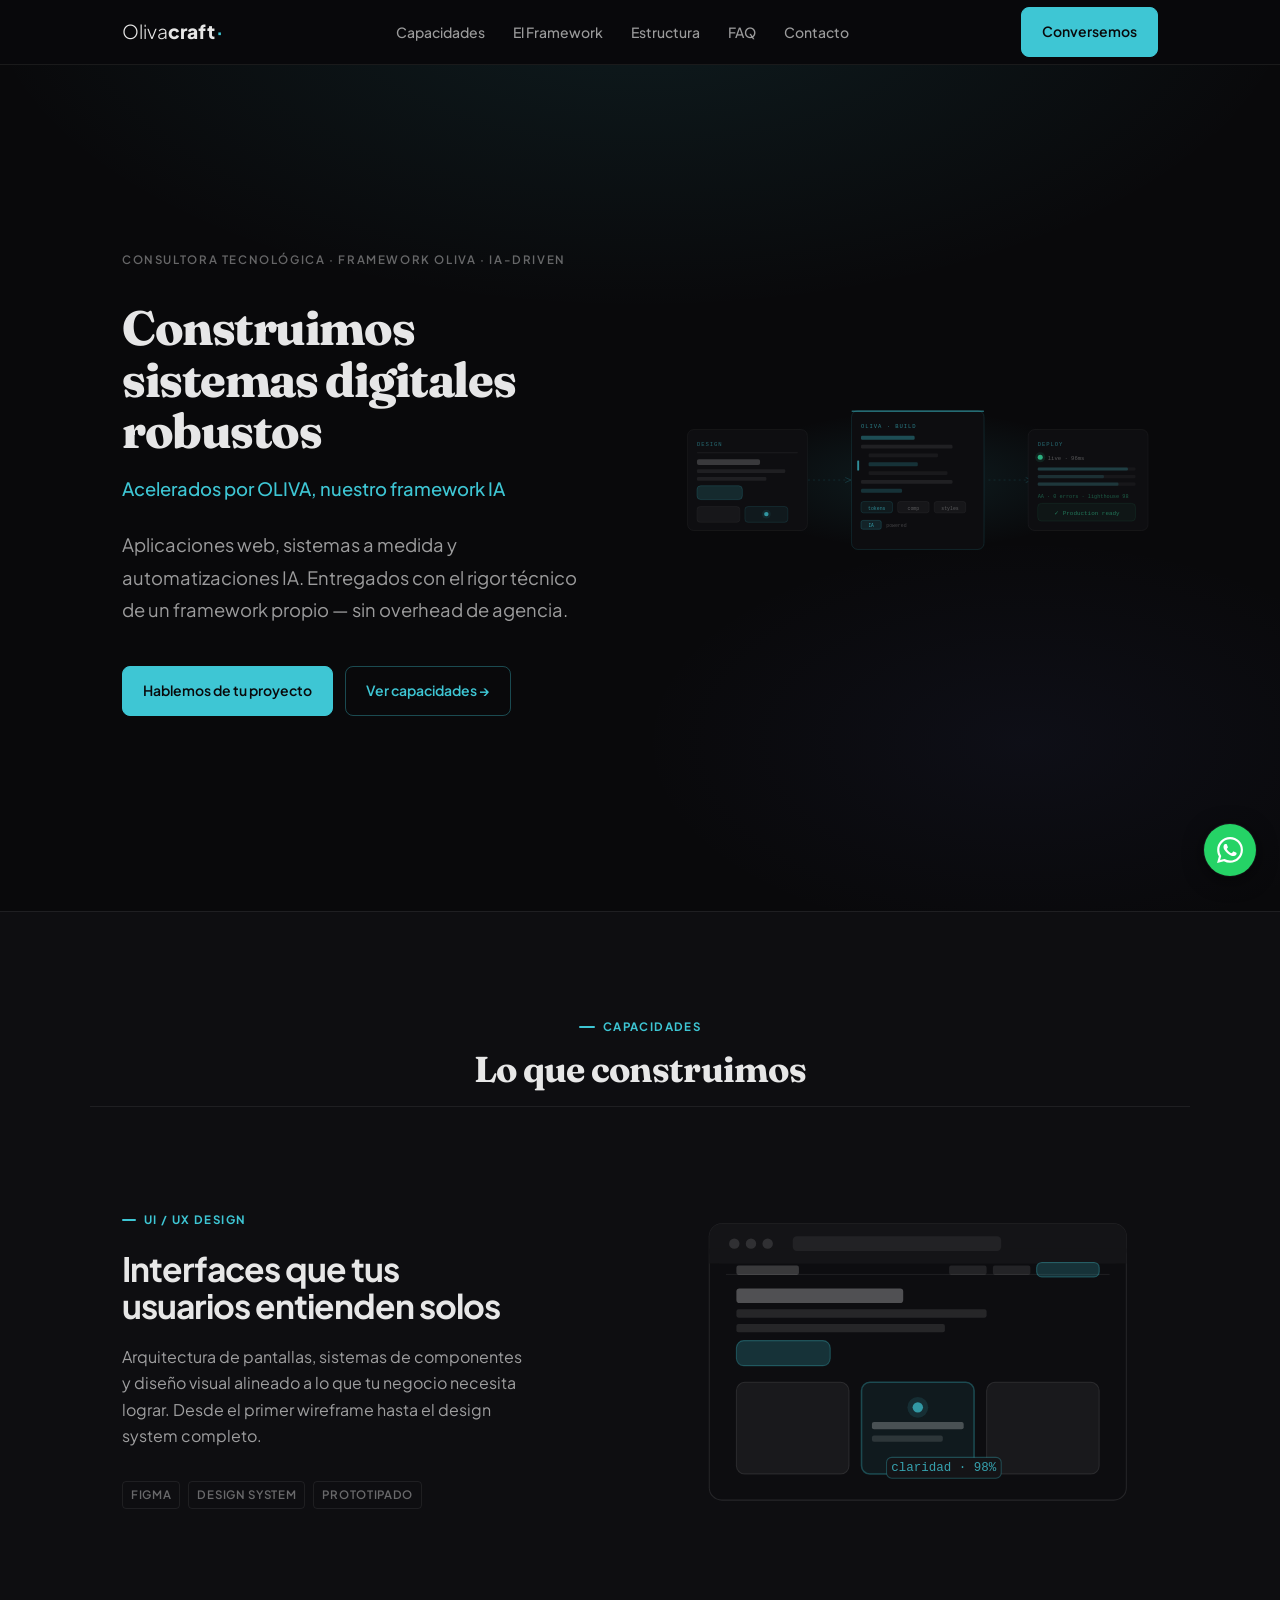
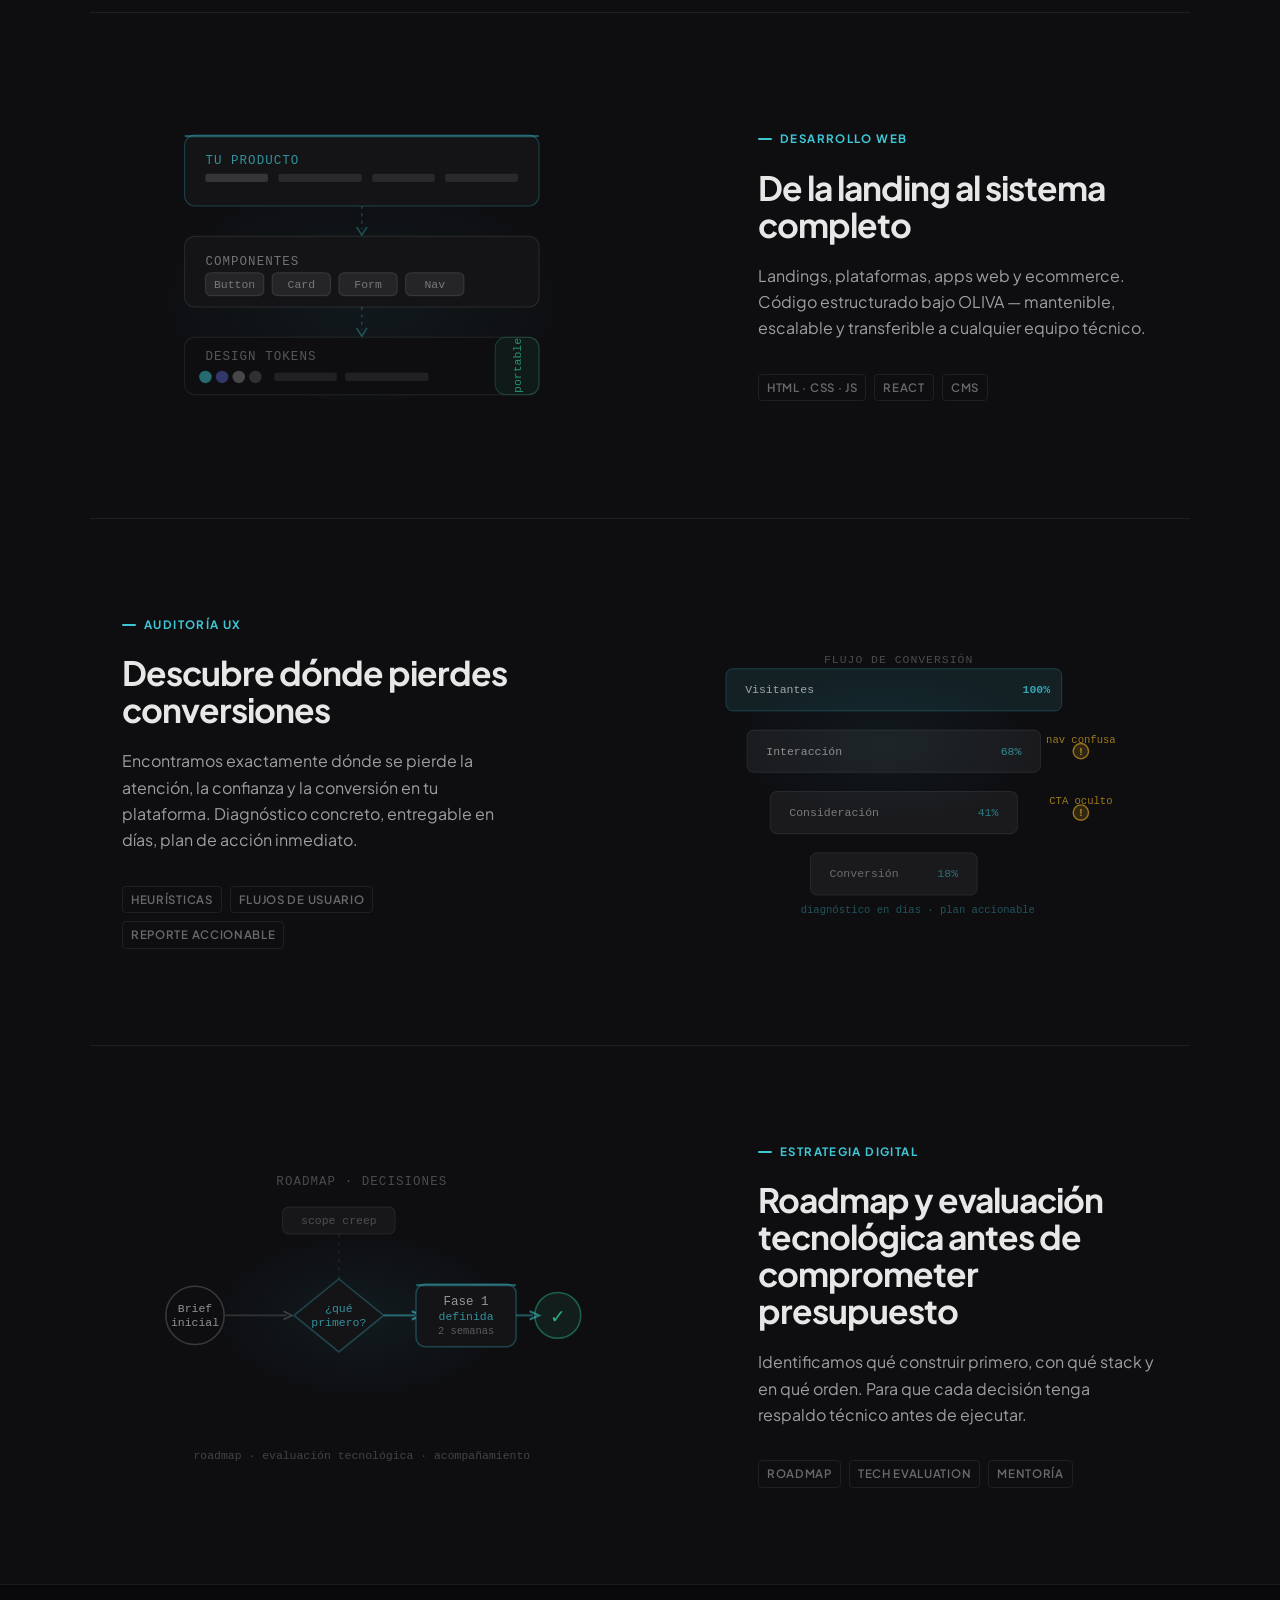
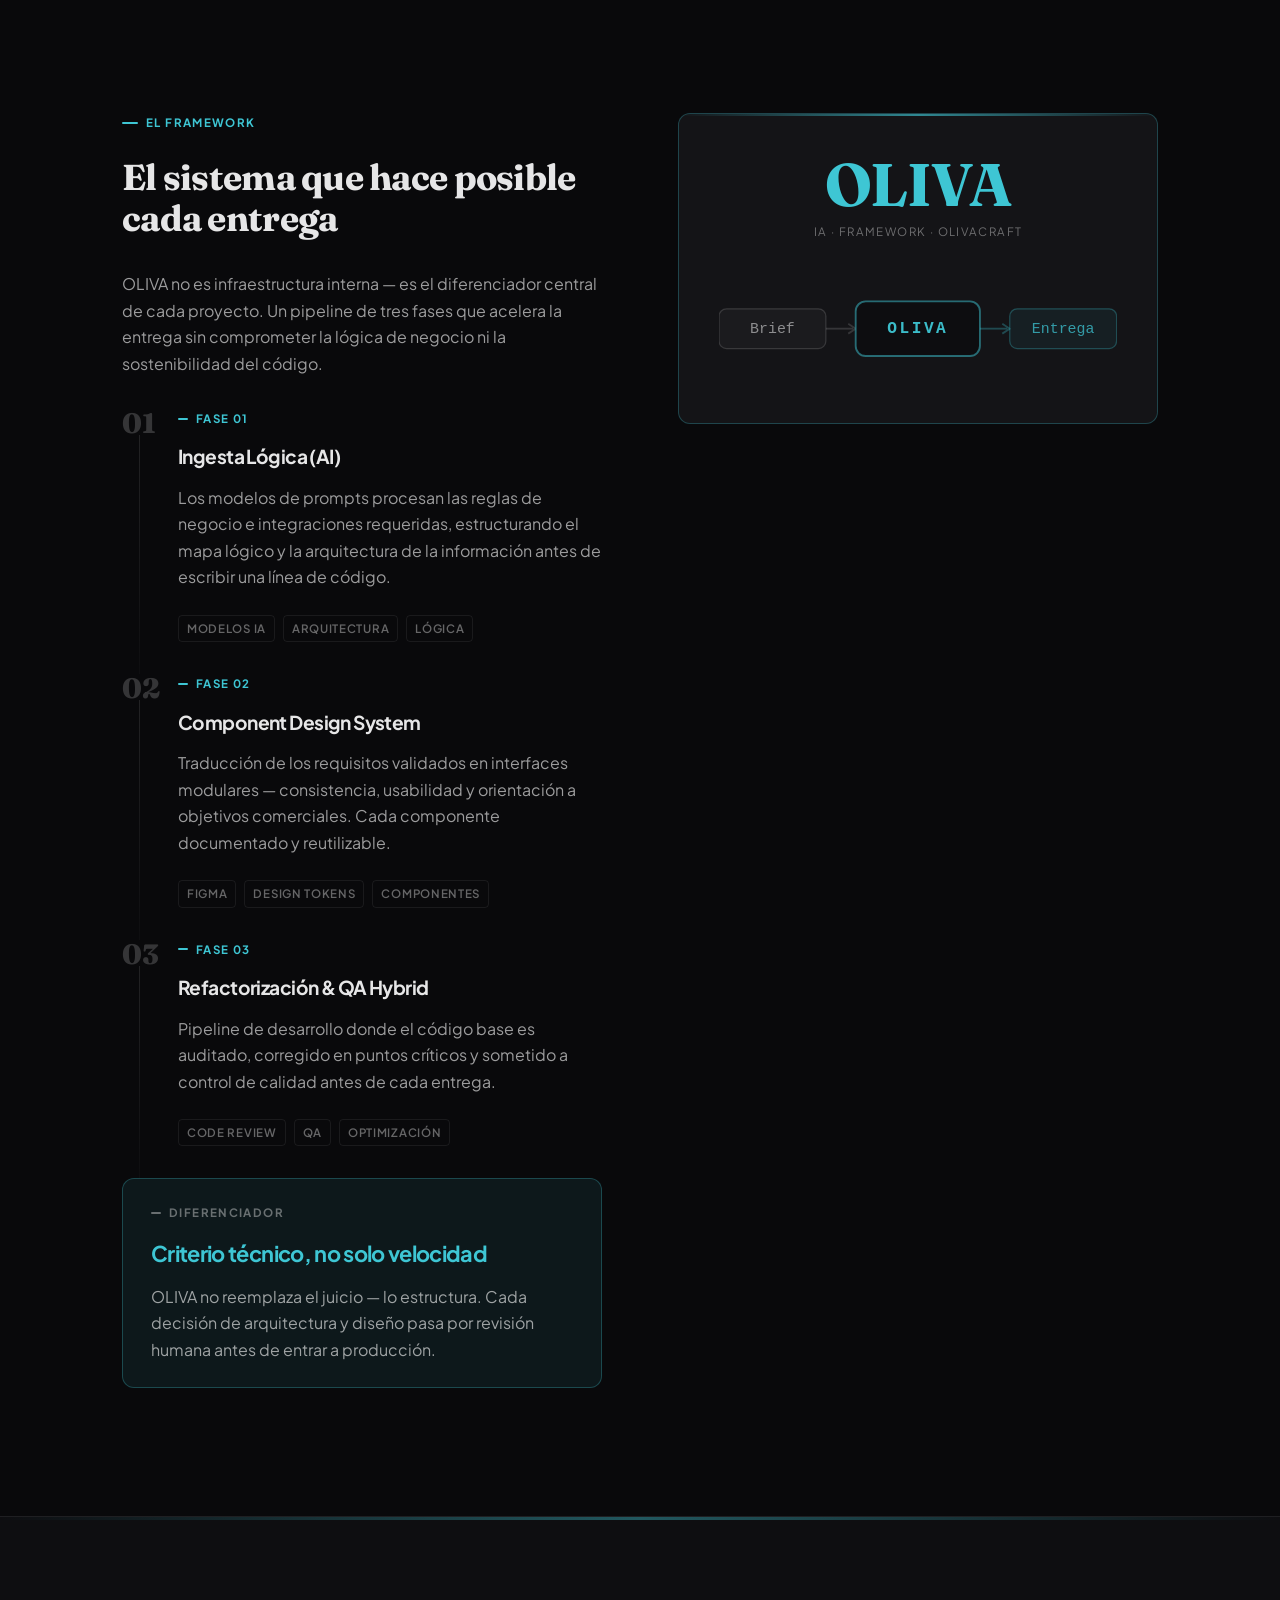
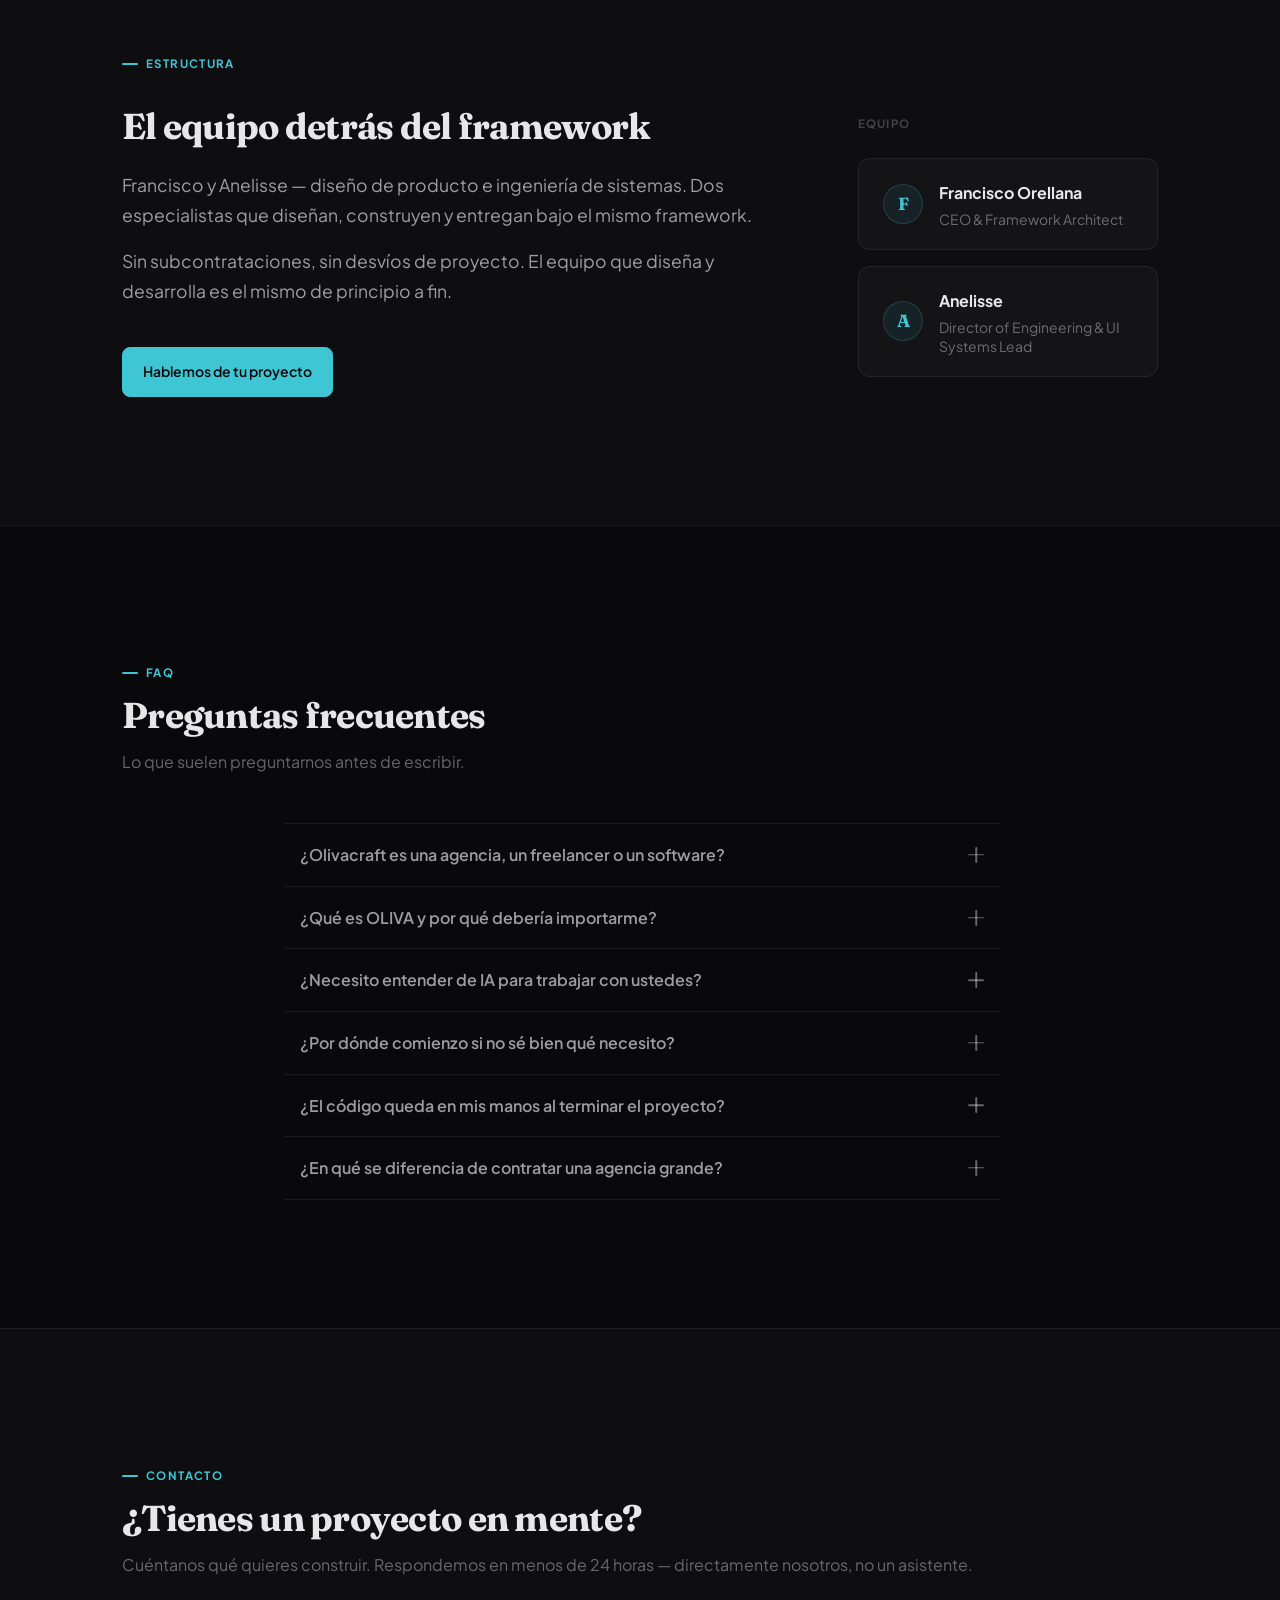
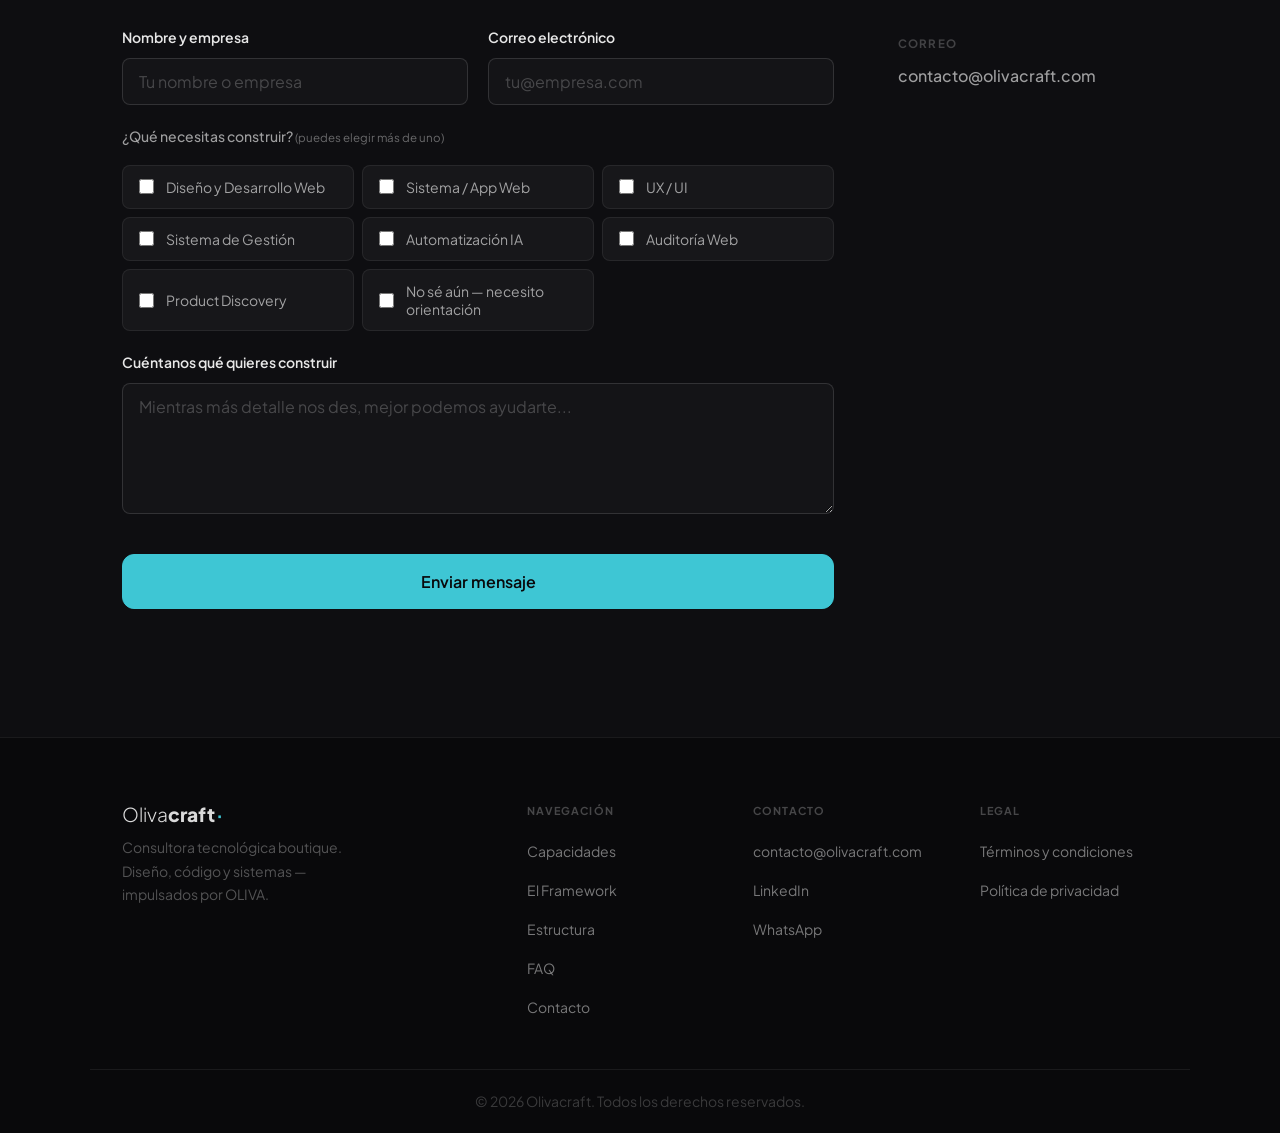
==== index.html @ 7fea7bb1 "fix: add FAQ to footer nav and align order with header navlinks Co-Authored-By: Claude Sonnet 4.6 <n" ====
<!DOCTYPE html>
<html lang="es">
<head>
  <meta charset="UTF-8">
  <meta name="viewport" content="width=device-width, initial-scale=1.0">
  <title>Olivacraft — Consultora Tecnológica Boutique</title>
  <link rel="icon" type="image/png" href="assets/logo.png">
  <link rel="apple-touch-icon" href="assets/logo.png">
  <meta name="description" content="Olivacraft es una consultora tecnológica boutique. Diseño, desarrollo web y automatización IA estructurados bajo OLIVA, nuestro framework IA.">
  <meta property="og:type" content="website">
  <meta property="og:url" content="https://olivacraft.com">
  <meta property="og:title" content="Olivacraft — Consultora Tecnológica Boutique">
  <meta property="og:description" content="Diseño, desarrollo web y automatización IA. Framework OLIVA. Sin capas intermedias, de principio a fin.">
  <meta property="og:image" content="https://olivacraft.com/assets/og-image.png">
  <meta property="og:image:width" content="1200">
  <meta property="og:image:height" content="630">
  <meta name="twitter:card" content="summary_large_image">
  <link rel="preconnect" href="https://fonts.googleapis.com">
  <link rel="preconnect" href="https://fonts.gstatic.com" crossorigin>
  <link href="https://fonts.googleapis.com/css2?family=Fraunces:opsz,wght@9..144,300;9..144,400;9..144,600;9..144,700&family=Plus+Jakarta+Sans:wght@300;400;500;600;700;800&display=swap" rel="stylesheet">
  <link rel="stylesheet" href="css/styles.css">
</head>
<body>

  <!-- NAV -->
  <header class="site-header">
    <nav class="nav container">
      <a href="#" class="wordmark" aria-label="Olivacraft">
        <span class="wm-oliva">Oliva</span><span class="wm-craft">craft</span><span class="wm-dot">·</span>
      </a>
      <ul class="nav-links" role="list">
        <li><a href="#servicios">Capacidades</a></li>
        <li><a href="#framework">El Framework</a></li>
        <li><a href="#estructura">Estructura</a></li>
        <li><a href="#faq">FAQ</a></li>
        <li><a href="#contacto">Contacto</a></li>
      </ul>
      <a href="#contacto" class="btn btn-primary nav-cta">Conversemos</a>
      <button class="nav-toggle" aria-label="Abrir menú" aria-expanded="false">
        <span></span><span></span><span></span>
      </button>
    </nav>
    <div class="nav-mobile" aria-hidden="true">
      <ul role="list">
        <li><a href="#servicios">Capacidades</a></li>
        <li><a href="#framework">El Framework</a></li>
        <li><a href="#estructura">Estructura</a></li>
        <li><a href="#faq">FAQ</a></li>
        <li><a href="#contacto">Contacto</a></li>
      </ul>
      <a href="#contacto" class="btn btn-primary">Conversemos</a>
    </div>
  </header>

  <main>

    <!-- HERO -->
    <section id="hero">
      <div class="hero-inner container">
        <div class="hero-text">
          <span class="section-eyebrow">Consultora Tecnológica · Framework OLIVA · IA-Driven</span>
          <h1>Construimos sistemas digitales robustos</h1>
          <p class="hero-tagline">Acelerados por OLIVA, nuestro framework IA</p>
          <p class="hero-body">Aplicaciones web, sistemas a medida y automatizaciones IA. Entregados con el rigor técnico de un framework propio — sin overhead de agencia.</p>
          <div class="hero-actions">
            <a href="#contacto" class="btn btn-primary">Hablemos de tu proyecto</a>
            <a href="#servicios" class="btn btn-outline">Ver capacidades →</a>
          </div>
        </div>
        <div class="hero-visual">
        <svg class="hero-illustration" viewBox="0 0 760 260" fill="none" xmlns="http://www.w3.org/2000/svg" aria-hidden="true">
          <defs>
            <radialGradient id="hglow" cx="50%" cy="50%" r="50%">
              <stop offset="0%" stop-color="#3EC6D4" stop-opacity="0.10"/>
              <stop offset="100%" stop-color="#3EC6D4" stop-opacity="0"/>
            </radialGradient>
          </defs>
          <ellipse cx="380" cy="130" rx="300" ry="110" fill="url(#hglow)"/>
          <!-- Connector left→center -->
          <line x1="206" y1="130" x2="268" y2="130" stroke="#3EC6D4" stroke-opacity="0.2" stroke-width="1" stroke-dasharray="3 5"/>
          <path d="M265 126 L274 130 L265 134" fill="none" stroke="#3EC6D4" stroke-opacity="0.3" stroke-width="1"/>
          <!-- Connector center→right -->
          <line x1="492" y1="130" x2="554" y2="130" stroke="#3EC6D4" stroke-opacity="0.2" stroke-width="1" stroke-dasharray="3 5"/>
          <path d="M551 126 L560 130 L551 134" fill="none" stroke="#3EC6D4" stroke-opacity="0.3" stroke-width="1"/>
          <!-- PANEL 1: DESIGN -->
          <rect x="15" y="50" width="190" height="160" rx="10" fill="#0E0E11" stroke="rgba(255,255,255,0.07)" stroke-width="1"/>
          <text x="30" y="76" font-size="8.8" fill="rgba(62,198,212,0.5)" font-family="monospace" letter-spacing="1.5">DESIGN</text>
          <rect x="30" y="86" width="160" height="1.5" fill="rgba(255,255,255,0.06)" rx="1"/>
          <rect x="30" y="97" width="100" height="9" fill="rgba(255,255,255,0.18)" rx="3"/>
          <rect x="30" y="113" width="140" height="6" fill="rgba(255,255,255,0.07)" rx="2"/>
          <rect x="30" y="125" width="110" height="6" fill="rgba(255,255,255,0.07)" rx="2"/>
          <rect x="30" y="139" width="72" height="22" fill="rgba(62,198,212,0.15)" rx="6" stroke="rgba(62,198,212,0.25)" stroke-width="1"/>
          <rect x="30" y="172" width="68" height="25" fill="rgba(255,255,255,0.04)" rx="5" stroke="rgba(255,255,255,0.06)" stroke-width="1"/>
          <rect x="106" y="172" width="68" height="25" fill="rgba(62,198,212,0.06)" rx="5" stroke="rgba(62,198,212,0.18)" stroke-width="1"/>
          <circle cx="140" cy="184" r="3.5" fill="#3EC6D4" fill-opacity="0.7"/>
          <circle cx="140" cy="184" r="7" fill="#3EC6D4" fill-opacity="0.08"/>
          <!-- PANEL 2: BUILD (center, featured) -->
          <rect x="275" y="20" width="210" height="220" rx="10" fill="#0D0D10" stroke="rgba(62,198,212,0.22)" stroke-width="1"/>
          <rect x="275" y="20" width="210" height="2" rx="1" fill="#3EC6D4" fill-opacity="0.5"/>
          <text x="290" y="47" font-size="8.8" fill="rgba(62,198,212,0.6)" font-family="monospace" letter-spacing="1.5">OLIVA · BUILD</text>
          <rect x="290" y="60" width="85" height="6" fill="rgba(62,198,212,0.35)" rx="2"/>
          <rect x="290" y="74" width="145" height="6" fill="rgba(255,255,255,0.08)" rx="2"/>
          <rect x="302" y="88" width="110" height="6" fill="rgba(255,255,255,0.05)" rx="2"/>
          <rect x="302" y="102" width="78" height="6" fill="rgba(62,198,212,0.2)" rx="2"/>
          <rect x="302" y="116" width="125" height="6" fill="rgba(255,255,255,0.05)" rx="2"/>
          <rect x="290" y="130" width="145" height="6" fill="rgba(255,255,255,0.08)" rx="2"/>
          <rect x="290" y="144" width="65" height="6" fill="rgba(62,198,212,0.2)" rx="2"/>
          <rect x="284" y="99" width="3" height="16" fill="#3EC6D4" fill-opacity="0.7" rx="1"/>
          <rect x="290" y="164" width="50" height="18" fill="rgba(62,198,212,0.07)" stroke="rgba(62,198,212,0.2)" stroke-width="1" rx="4"/>
          <rect x="348" y="164" width="50" height="18" fill="rgba(255,255,255,0.04)" stroke="rgba(255,255,255,0.07)" stroke-width="1" rx="4"/>
          <rect x="406" y="164" width="50" height="18" fill="rgba(255,255,255,0.04)" stroke="rgba(255,255,255,0.07)" stroke-width="1" rx="4"/>
          <text x="315" y="177" font-size="7.7" fill="rgba(62,198,212,0.65)" font-family="monospace" text-anchor="middle">tokens</text>
          <text x="373" y="177" font-size="7.7" fill="rgba(255,255,255,0.3)" font-family="monospace" text-anchor="middle">comp</text>
          <text x="431" y="177" font-size="7.7" fill="rgba(255,255,255,0.3)" font-family="monospace" text-anchor="middle">styles</text>
          <rect x="290" y="194" width="32" height="14" fill="rgba(62,198,212,0.12)" stroke="rgba(62,198,212,0.3)" stroke-width="1" rx="3"/>
          <text x="306" y="205" font-size="7.2" fill="rgba(62,198,212,0.8)" font-family="monospace" text-anchor="middle">IA</text>
          <text x="330" y="205" font-size="7.7" fill="rgba(255,255,255,0.22)" font-family="monospace">powered</text>
          <!-- PANEL 3: DEPLOY -->
          <rect x="555" y="50" width="190" height="160" rx="10" fill="#0E0E11" stroke="rgba(255,255,255,0.07)" stroke-width="1"/>
          <text x="570" y="76" font-size="8.8" fill="rgba(62,198,212,0.5)" font-family="monospace" letter-spacing="1.5">DEPLOY</text>
          <circle cx="574" cy="94" r="4" fill="#34D399" fill-opacity="0.8"/>
          <circle cx="574" cy="94" r="8" fill="#34D399" fill-opacity="0.1"/>
          <text x="586" y="98" font-size="8.8" fill="rgba(255,255,255,0.3)" font-family="monospace">live · 96ms</text>
          <rect x="570" y="110" width="155" height="5" fill="rgba(255,255,255,0.04)" rx="2"/>
          <rect x="570" y="110" width="143" height="5" fill="rgba(62,198,212,0.22)" rx="2"/>
          <rect x="570" y="122" width="155" height="5" fill="rgba(255,255,255,0.04)" rx="2"/>
          <rect x="570" y="122" width="105" height="5" fill="rgba(62,198,212,0.14)" rx="2"/>
          <rect x="570" y="134" width="155" height="5" fill="rgba(255,255,255,0.04)" rx="2"/>
          <rect x="570" y="134" width="128" height="5" fill="rgba(62,198,212,0.18)" rx="2"/>
          <text x="570" y="158" font-size="8.3" fill="rgba(52,211,153,0.4)" font-family="monospace">AA · 0 errors · lighthouse 98</text>
          <rect x="570" y="167" width="155" height="28" fill="rgba(52,211,153,0.04)" stroke="rgba(52,211,153,0.12)" stroke-width="1" rx="6"/>
          <text x="648" y="186" font-size="9.4" fill="rgba(52,211,153,0.5)" font-family="monospace" text-anchor="middle">✓ Production ready</text>
        </svg>
        </div>
      </div>
    </section>

    <!-- SERVICIOS -->
    <section id="servicios">
      <div class="servicios-header container">
        <span class="section-label">Capacidades</span>
        <h2>Lo que construimos</h2>
      </div>

      <!-- UI/UX — texto izq, visual der -->
      <div class="narrative-block">
        <div class="narrative-text">
          <span class="narrative-label">UI / UX Design</span>
          <h3>Interfaces que tus usuarios entienden solos</h3>
          <p>Arquitectura de pantallas, sistemas de componentes y diseño visual alineado a lo que tu negocio necesita lograr. Desde el primer wireframe hasta el design system completo.</p>
          <div class="servicio-tags">
            <span class="servicio-tag">Figma</span>
            <span class="servicio-tag">Design System</span>
            <span class="servicio-tag">Prototipado</span>
          </div>
        </div>
        <div class="narrative-visual">
          <svg viewBox="0 0 460 300" xmlns="http://www.w3.org/2000/svg" aria-hidden="true">
            <defs><radialGradient id="sv1g" cx="50%" cy="50%" r="50%"><stop offset="0%" stop-color="#3EC6D4" stop-opacity="0.07"/><stop offset="100%" stop-color="#3EC6D4" stop-opacity="0"/></radialGradient></defs>
            <ellipse cx="230" cy="150" rx="200" ry="120" fill="url(#sv1g)"/>
            <rect x="30" y="20" width="400" height="265" rx="12" fill="#0D0D10" stroke="rgba(255,255,255,0.10)" stroke-width="1"/>
            <rect x="30" y="20" width="400" height="38" rx="12" fill="#141417"/>
            <rect x="30" y="44" width="400" height="14" fill="#141417"/>
            <circle cx="54" cy="39" r="5" fill="rgba(255,255,255,0.12)"/>
            <circle cx="70" cy="39" r="5" fill="rgba(255,255,255,0.12)"/>
            <circle cx="86" cy="39" r="5" fill="rgba(255,255,255,0.12)"/>
            <rect x="110" y="32" width="200" height="14" fill="rgba(255,255,255,0.06)" rx="4"/>
            <rect x="46" y="68" width="368" height="1" fill="rgba(255,255,255,0.07)"/>
            <rect x="56" y="60" width="60" height="9" fill="rgba(255,255,255,0.18)" rx="2"/>
            <rect x="260" y="60" width="36" height="9" fill="rgba(255,255,255,0.09)" rx="2"/>
            <rect x="302" y="60" width="36" height="9" fill="rgba(255,255,255,0.09)" rx="2"/>
            <rect x="344" y="57" width="60" height="14" fill="rgba(62,198,212,0.20)" rx="5" stroke="rgba(62,198,212,0.35)" stroke-width="1"/>
            <rect x="56" y="82" width="160" height="14" fill="rgba(255,255,255,0.28)" rx="3"/>
            <rect x="56" y="102" width="240" height="8" fill="rgba(255,255,255,0.10)" rx="2"/>
            <rect x="56" y="116" width="200" height="8" fill="rgba(255,255,255,0.10)" rx="2"/>
            <rect x="56" y="132" width="90" height="24" fill="rgba(62,198,212,0.20)" rx="7" stroke="rgba(62,198,212,0.30)" stroke-width="1"/>
            <rect x="56" y="172" width="108" height="88" fill="rgba(255,255,255,0.05)" rx="8" stroke="rgba(255,255,255,0.10)" stroke-width="1"/>
            <rect x="176" y="172" width="108" height="88" fill="rgba(62,198,212,0.07)" rx="8" stroke="rgba(62,198,212,0.30)" stroke-width="1.5"/>
            <rect x="296" y="172" width="108" height="88" fill="rgba(255,255,255,0.05)" rx="8" stroke="rgba(255,255,255,0.10)" stroke-width="1"/>
            <circle cx="230" cy="196" r="5" fill="#3EC6D4" fill-opacity="0.7"/>
            <circle cx="230" cy="196" r="10" fill="#3EC6D4" fill-opacity="0.12"/>
            <rect x="186" y="210" width="88" height="7" fill="rgba(255,255,255,0.24)" rx="2"/>
            <rect x="186" y="223" width="68" height="6" fill="rgba(255,255,255,0.12)" rx="2"/>
            <rect x="200" y="244" width="110" height="20" fill="#141417" stroke="rgba(62,198,212,0.30)" stroke-width="1" rx="5"/>
            <text x="255" y="254" font-size="12" fill="rgba(62,198,212,0.80)" font-family="monospace" text-anchor="middle" dominant-baseline="central">claridad · 98%</text>
          </svg>
        </div>
      </div>

      <!-- Desarrollo Web — visual izq, texto der -->
      <div class="narrative-block narrative-block--reverse">
        <div class="narrative-visual">
          <svg viewBox="0 0 460 300" xmlns="http://www.w3.org/2000/svg" aria-hidden="true">
            <defs><radialGradient id="sv2g" cx="50%" cy="60%" r="50%"><stop offset="0%" stop-color="#3EC6D4" stop-opacity="0.06"/><stop offset="100%" stop-color="#3EC6D4" stop-opacity="0"/></radialGradient></defs>
            <ellipse cx="230" cy="160" rx="200" ry="120" fill="url(#sv2g)"/>
            <!-- Layer 3: App -->
            <rect x="60" y="25" width="340" height="68" rx="10" fill="#141417" stroke="rgba(62,198,212,0.28)" stroke-width="1"/>
            <rect x="60" y="25" width="340" height="2" fill="#3EC6D4" fill-opacity="0.4" rx="1"/>
            <text x="80" y="50" font-size="12" fill="rgba(62,198,212,0.70)" font-family="monospace" letter-spacing="1" dominant-baseline="central">TU PRODUCTO</text>
            <rect x="80" y="62" width="60" height="8" fill="rgba(255,255,255,0.14)" rx="2"/>
            <rect x="150" y="62" width="80" height="8" fill="rgba(255,255,255,0.09)" rx="2"/>
            <rect x="240" y="62" width="60" height="8" fill="rgba(255,255,255,0.09)" rx="2"/>
            <rect x="310" y="62" width="70" height="8" fill="rgba(255,255,255,0.09)" rx="2"/>
            <!-- Arrow -->
            <line x1="230" y1="93" x2="230" y2="115" stroke="#3EC6D4" stroke-opacity="0.25" stroke-width="1.5" stroke-dasharray="3 4"/>
            <path d="M225 113 L230 121 L235 113" fill="none" stroke="#3EC6D4" stroke-opacity="0.35" stroke-width="1.5"/>
            <!-- Layer 2: Components -->
            <rect x="60" y="122" width="340" height="68" rx="10" fill="#141417" stroke="rgba(255,255,255,0.10)" stroke-width="1"/>
            <text x="80" y="147" font-size="12" fill="rgba(255,255,255,0.40)" font-family="monospace" letter-spacing="1" dominant-baseline="central">COMPONENTES</text>
            <rect x="80" y="157" width="56" height="22" fill="rgba(255,255,255,0.07)" stroke="rgba(255,255,255,0.12)" stroke-width="1" rx="5"/>
            <rect x="144" y="157" width="56" height="22" fill="rgba(255,255,255,0.07)" stroke="rgba(255,255,255,0.12)" stroke-width="1" rx="5"/>
            <rect x="208" y="157" width="56" height="22" fill="rgba(255,255,255,0.07)" stroke="rgba(255,255,255,0.12)" stroke-width="1" rx="5"/>
            <rect x="272" y="157" width="56" height="22" fill="rgba(255,255,255,0.07)" stroke="rgba(255,255,255,0.12)" stroke-width="1" rx="5"/>
            <text x="108" y="168" font-size="11" fill="rgba(255,255,255,0.38)" font-family="monospace" text-anchor="middle" dominant-baseline="central">Button</text>
            <text x="172" y="168" font-size="11" fill="rgba(255,255,255,0.38)" font-family="monospace" text-anchor="middle" dominant-baseline="central">Card</text>
            <text x="236" y="168" font-size="11" fill="rgba(255,255,255,0.38)" font-family="monospace" text-anchor="middle" dominant-baseline="central">Form</text>
            <text x="300" y="168" font-size="11" fill="rgba(255,255,255,0.38)" font-family="monospace" text-anchor="middle" dominant-baseline="central">Nav</text>
            <!-- Arrow -->
            <line x1="230" y1="190" x2="230" y2="212" stroke="#3EC6D4" stroke-opacity="0.25" stroke-width="1.5" stroke-dasharray="3 4"/>
            <path d="M225 210 L230 218 L235 210" fill="none" stroke="#3EC6D4" stroke-opacity="0.35" stroke-width="1.5"/>
            <!-- Layer 1: Design Tokens -->
            <rect x="60" y="219" width="340" height="55" rx="10" fill="#0E0E11" stroke="rgba(255,255,255,0.08)" stroke-width="1"/>
            <text x="80" y="238" font-size="12" fill="rgba(255,255,255,0.30)" font-family="monospace" letter-spacing="1" dominant-baseline="central">DESIGN TOKENS</text>
            <circle cx="80" cy="257" r="6" fill="rgba(62,198,212,0.50)"/>
            <circle cx="96" cy="257" r="6" fill="rgba(94,106,210,0.45)"/>
            <circle cx="112" cy="257" r="6" fill="rgba(255,255,255,0.24)"/>
            <circle cx="128" cy="257" r="6" fill="rgba(255,255,255,0.14)"/>
            <rect x="146" y="253" width="60" height="8" fill="rgba(255,255,255,0.08)" rx="2"/>
            <rect x="214" y="253" width="80" height="8" fill="rgba(255,255,255,0.08)" rx="2"/>
            <!-- Portable badge -->
            <rect x="358" y="219" width="42" height="55" rx="10" fill="rgba(52,211,153,0.06)" stroke="rgba(52,211,153,0.22)" stroke-width="1"/>
            <text x="379" y="246" font-size="11" fill="rgba(52,211,153,0.65)" font-family="monospace" text-anchor="middle" dominant-baseline="central" transform="rotate(-90,379,246)">portable</text>
          </svg>
        </div>
        <div class="narrative-text">
          <span class="narrative-label">Desarrollo Web</span>
          <h3>De la landing al sistema completo</h3>
          <p>Landings, plataformas, apps web y ecommerce. Código estructurado bajo OLIVA — mantenible, escalable y transferible a cualquier equipo técnico.</p>
          <div class="servicio-tags">
            <span class="servicio-tag">HTML · CSS · JS</span>
            <span class="servicio-tag">React</span>
            <span class="servicio-tag">CMS</span>
          </div>
        </div>
      </div>

      <!-- Auditoría UX — texto izq, visual der -->
      <div class="narrative-block">
        <div class="narrative-text">
          <span class="narrative-label">Auditoría UX</span>
          <h3>Descubre dónde pierdes conversiones</h3>
          <p>Encontramos exactamente dónde se pierde la atención, la confianza y la conversión en tu plataforma. Diagnóstico concreto, entregable en días, plan de acción inmediato.</p>
          <div class="servicio-tags">
            <span class="servicio-tag">Heurísticas</span>
            <span class="servicio-tag">Flujos de usuario</span>
            <span class="servicio-tag">Reporte accionable</span>
          </div>
        </div>
        <div class="narrative-visual">
          <svg viewBox="0 0 500 300" xmlns="http://www.w3.org/2000/svg" aria-hidden="true">
            <defs><radialGradient id="sv3g" cx="46%" cy="40%" r="40%"><stop offset="0%" stop-color="#3EC6D4" stop-opacity="0.06"/><stop offset="100%" stop-color="#3EC6D4" stop-opacity="0"/></radialGradient></defs>
            <ellipse cx="230" cy="130" rx="200" ry="100" fill="url(#sv3g)"/>
            <text x="230" y="22" font-size="12" fill="rgba(255,255,255,0.25)" font-family="monospace" text-anchor="middle" letter-spacing="1" dominant-baseline="central">FLUJO DE CONVERSIÓN</text>
            <!-- Stage 1 -->
            <rect x="50" y="32" width="350" height="44" rx="7" fill="rgba(62,198,212,0.10)" stroke="rgba(62,198,212,0.25)" stroke-width="1"/>
            <text x="70" y="54" font-size="12" fill="rgba(255,255,255,0.60)" font-family="monospace" dominant-baseline="central">Visitantes</text>
            <text x="388" y="54" font-size="12" fill="rgba(62,198,212,0.80)" font-family="monospace" text-anchor="end" font-weight="bold" dominant-baseline="central">100%</text>
            <!-- Stage 2 -->
            <rect x="72" y="96" width="306" height="44" rx="7" fill="rgba(255,255,255,0.05)" stroke="rgba(255,255,255,0.09)" stroke-width="1"/>
            <text x="92" y="118" font-size="12" fill="rgba(255,255,255,0.50)" font-family="monospace" dominant-baseline="central">Interacción</text>
            <text x="358" y="118" font-size="12" fill="rgba(62,198,212,0.65)" font-family="monospace" text-anchor="end" dominant-baseline="central">68%</text>
            <circle cx="420" cy="118" r="8" fill="rgba(251,191,36,0.14)" stroke="rgba(251,191,36,0.55)" stroke-width="1.5"/>
            <text x="420" y="118" font-size="12" fill="rgba(251,191,36,0.88)" text-anchor="middle" font-family="monospace" dominant-baseline="central">!</text>
            <!-- Stage 3 -->
            <rect x="96" y="160" width="258" height="44" rx="7" fill="rgba(255,255,255,0.05)" stroke="rgba(255,255,255,0.09)" stroke-width="1"/>
            <text x="116" y="182" font-size="12" fill="rgba(255,255,255,0.42)" font-family="monospace" dominant-baseline="central">Consideración</text>
            <text x="334" y="182" font-size="12" fill="rgba(62,198,212,0.55)" font-family="monospace" text-anchor="end" dominant-baseline="central">41%</text>
            <circle cx="420" cy="182" r="8" fill="rgba(251,191,36,0.14)" stroke="rgba(251,191,36,0.55)" stroke-width="1.5"/>
            <text x="420" y="182" font-size="12" fill="rgba(251,191,36,0.88)" text-anchor="middle" font-family="monospace" dominant-baseline="central">!</text>
            <!-- Stage 4 -->
            <rect x="138" y="224" width="174" height="44" rx="7" fill="rgba(255,255,255,0.05)" stroke="rgba(255,255,255,0.09)" stroke-width="1"/>
            <text x="158" y="246" font-size="12" fill="rgba(255,255,255,0.36)" font-family="monospace" dominant-baseline="central">Conversión</text>
            <text x="292" y="246" font-size="12" fill="rgba(62,198,212,0.50)" font-family="monospace" text-anchor="end" dominant-baseline="central">18%</text>
            <!-- Annotation labels -->
            <text x="420" y="106" font-size="11" fill="rgba(251,191,36,0.60)" font-family="monospace" text-anchor="middle" dominant-baseline="central">nav confusa</text>
            <text x="420" y="170" font-size="11" fill="rgba(251,191,36,0.60)" font-family="monospace" text-anchor="middle" dominant-baseline="central">CTA oculto</text>
            <text x="250" y="284" font-size="11" fill="rgba(62,198,212,0.38)" font-family="monospace" text-anchor="middle" dominant-baseline="central">diagnóstico en días · plan accionable</text>
          </svg>
        </div>
      </div>

      <!-- Estrategia Digital — visual izq, texto der -->
      <div class="narrative-block narrative-block--reverse">
        <div class="narrative-visual">
          <svg viewBox="0 0 460 300" xmlns="http://www.w3.org/2000/svg" aria-hidden="true">
            <defs><radialGradient id="sv4g" cx="50%" cy="50%" r="40%"><stop offset="0%" stop-color="#3EC6D4" stop-opacity="0.07"/><stop offset="100%" stop-color="#3EC6D4" stop-opacity="0"/></radialGradient></defs>
            <ellipse cx="230" cy="150" rx="180" ry="100" fill="url(#sv4g)"/>
            <text x="230" y="22" font-size="12" fill="rgba(255,255,255,0.25)" font-family="monospace" text-anchor="middle" letter-spacing="1" dominant-baseline="central">ROADMAP · DECISIONES</text>
            <!-- Start node -->
            <circle cx="70" cy="150" r="28" fill="#0E0E11" stroke="rgba(255,255,255,0.18)" stroke-width="1.5"/>
            <text x="70" y="143" font-size="11" fill="rgba(255,255,255,0.55)" font-family="monospace" text-anchor="middle" dominant-baseline="central">Brief</text>
            <text x="70" y="157" font-size="11" fill="rgba(255,255,255,0.55)" font-family="monospace" text-anchor="middle" dominant-baseline="central">inicial</text>
            <!-- Arrow to diamond -->
            <line x1="99" y1="150" x2="158" y2="150" stroke="rgba(255,255,255,0.14)" stroke-width="1.5"/>
            <path d="M155 146 L163 150 L155 154" fill="none" stroke="rgba(255,255,255,0.20)" stroke-width="1.5"/>
            <!-- Decision diamond — expanded para más padding horizontal -->
            <polygon points="165,150 208,115 251,150 208,185" fill="#141417" stroke="rgba(62,198,212,0.28)" stroke-width="1.5"/>
            <text x="208" y="143" font-size="11" fill="rgba(62,198,212,0.70)" font-family="monospace" text-anchor="middle" dominant-baseline="central">¿qué</text>
            <text x="208" y="157" font-size="11" fill="rgba(62,198,212,0.70)" font-family="monospace" text-anchor="middle" dominant-baseline="central">primero?</text>
            <!-- Noise path (faded, up) -->
            <line x1="208" y1="115" x2="208" y2="72" stroke="rgba(255,255,255,0.08)" stroke-width="1.5" stroke-dasharray="3 5"/>
            <!-- scope creep rect — ampliado: 80px→108px -->
            <rect x="154" y="46" width="108" height="26" rx="6" fill="rgba(255,255,255,0.04)" stroke="rgba(255,255,255,0.08)" stroke-width="1"/>
            <text x="208" y="59" font-size="11" fill="rgba(255,255,255,0.24)" font-family="monospace" text-anchor="middle" dominant-baseline="central">scope creep</text>
            <!-- Clear path (cyan) -->
            <line x1="251" y1="150" x2="281" y2="150" stroke="rgba(62,198,212,0.45)" stroke-width="2"/>
            <path d="M278 146 L287 150 L278 154" fill="none" stroke="rgba(62,198,212,0.60)" stroke-width="2"/>
            <!-- Phase node — ampliado: 80px→96px ancho -->
            <rect x="282" y="120" width="96" height="60" rx="9" fill="#141417" stroke="rgba(62,198,212,0.28)" stroke-width="1.5"/>
            <rect x="282" y="120" width="96" height="2" fill="#3EC6D4" fill-opacity="0.40" rx="1"/>
            <text x="330" y="137" font-size="12" fill="rgba(255,255,255,0.55)" font-family="monospace" text-anchor="middle" dominant-baseline="central">Fase 1</text>
            <text x="330" y="151" font-size="11" fill="rgba(62,198,212,0.70)" font-family="monospace" text-anchor="middle" dominant-baseline="central">definida</text>
            <text x="330" y="165" font-size="10" fill="rgba(255,255,255,0.30)" font-family="monospace" text-anchor="middle" dominant-baseline="central">2 semanas</text>
            <!-- Arrow to end -->
            <line x1="378" y1="150" x2="394" y2="150" stroke="rgba(62,198,212,0.40)" stroke-width="2"/>
            <path d="M391 146 L400 150 L391 154" fill="none" stroke="rgba(62,198,212,0.55)" stroke-width="2"/>
            <!-- End success node -->
            <circle cx="418" cy="150" r="22" fill="rgba(52,211,153,0.08)" stroke="rgba(52,211,153,0.40)" stroke-width="1.5"/>
            <text x="418" y="150" font-size="18" fill="rgba(52,211,153,0.80)" text-anchor="middle" dominant-baseline="central">✓</text>
            <text x="230" y="284" font-size="11" fill="rgba(255,255,255,0.22)" font-family="monospace" text-anchor="middle" dominant-baseline="central">roadmap · evaluación tecnológica · acompañamiento</text>
          </svg>
        </div>
        <div class="narrative-text">
          <span class="narrative-label">Estrategia Digital</span>
          <h3>Roadmap y evaluación tecnológica antes de comprometer presupuesto</h3>
          <p>Identificamos qué construir primero, con qué stack y en qué orden. Para que cada decisión tenga respaldo técnico antes de ejecutar.</p>
          <div class="servicio-tags">
            <span class="servicio-tag">Roadmap</span>
            <span class="servicio-tag">Tech evaluation</span>
            <span class="servicio-tag">Mentoría</span>
          </div>
        </div>
      </div>
    </section>


    <!-- EL FRAMEWORK -->
    <section id="framework">
      <div class="section-inner container">
        <div class="framework-layout">

          <div class="framework-content">
            <div class="framework-header">
              <span class="section-label">El Framework</span>
              <h2>El sistema que hace posible cada entrega</h2>
            </div>
            <p class="framework-intro">OLIVA no es infraestructura interna — es el diferenciador central de cada proyecto. Un pipeline de tres fases que acelera la entrega sin comprometer la lógica de negocio ni la sostenibilidad del código.</p>

            <div class="framework-steps">

              <div class="framework-step">
                <span class="step-num" aria-hidden="true">01</span>
                <div class="step-body">
                  <span class="framework-card-tag">Fase 01</span>
                  <h3>Ingesta Lógica (AI)</h3>
                  <p>Los modelos de prompts procesan las reglas de negocio e integraciones requeridas, estructurando el mapa lógico y la arquitectura de la información antes de escribir una línea de código.</p>
                  <div class="servicio-tags">
                    <span class="servicio-tag">Modelos IA</span>
                    <span class="servicio-tag">Arquitectura</span>
                    <span class="servicio-tag">Lógica</span>
                  </div>
                </div>
              </div>

              <div class="framework-step">
                <span class="step-num" aria-hidden="true">02</span>
                <div class="step-body">
                  <span class="framework-card-tag">Fase 02</span>
                  <h3>Component Design System</h3>
                  <p>Traducción de los requisitos validados en interfaces modulares — consistencia, usabilidad y orientación a objetivos comerciales. Cada componente documentado y reutilizable.</p>
                  <div class="servicio-tags">
                    <span class="servicio-tag">Figma</span>
                    <span class="servicio-tag">Design Tokens</span>
                    <span class="servicio-tag">Componentes</span>
                  </div>
                </div>
              </div>

              <div class="framework-step">
                <span class="step-num" aria-hidden="true">03</span>
                <div class="step-body">
                  <span class="framework-card-tag">Fase 03</span>
                  <h3>Refactorización & QA Hybrid</h3>
                  <p>Pipeline de desarrollo donde el código base es auditado, corregido en puntos críticos y sometido a control de calidad antes de cada entrega.</p>
                  <div class="servicio-tags">
                    <span class="servicio-tag">Code Review</span>
                    <span class="servicio-tag">QA</span>
                    <span class="servicio-tag">Optimización</span>
                  </div>
                </div>
              </div>

              <div class="framework-closing">
                <span class="framework-card-tag framework-card-tag--accent">Diferenciador</span>
                <h3>Criterio técnico, no solo velocidad</h3>
                <p>OLIVA no reemplaza el juicio — lo estructura. Cada decisión de arquitectura y diseño pasa por revisión humana antes de entrar a producción.</p>
              </div>

            </div>
          </div>

          <div class="framework-visual">
            <div class="framework-oliva-card">
              <div class="framework-oliva-name">
                <span class="framework-oliva-title">OLIVA</span>
                <span class="framework-oliva-sub">IA · Framework · Olivacraft</span>
              </div>
              <svg viewBox="0 0 320 88" xmlns="http://www.w3.org/2000/svg" aria-hidden="true">
                <!-- Bloque entrada: Brief -->
                <rect x="0" y="28" width="86" height="32" rx="6"
                      fill="rgba(255,255,255,0.03)" stroke="rgba(255,255,255,0.14)" stroke-width="1"/>
                <text x="43" y="44" font-size="12" fill="rgba(255,255,255,0.50)"
                      font-family="monospace" text-anchor="middle" dominant-baseline="central">Brief</text>

                <!-- Flecha → OLIVA -->
                <line x1="86" y1="44" x2="108" y2="44" stroke="rgba(255,255,255,0.14)" stroke-width="1.5"/>
                <polyline points="104,40 110,44 104,48" fill="none"
                          stroke="rgba(255,255,255,0.14)" stroke-width="1.5" stroke-linejoin="round"/>

                <!-- Bloque central: OLIVA -->
                <rect x="110" y="22" width="100" height="44" rx="8"
                      fill="#0D0D10" stroke="rgba(62,198,212,0.50)" stroke-width="1.5"/>
                <text x="160" y="44" font-size="13" fill="rgba(62,198,212,0.95)"
                      font-family="monospace" text-anchor="middle" dominant-baseline="central"
                      font-weight="bold" letter-spacing="2">OLIVA</text>

                <!-- Flecha → Entrega -->
                <line x1="210" y1="44" x2="232" y2="44" stroke="rgba(62,198,212,0.30)" stroke-width="1.5"/>
                <polyline points="228,40 234,44 228,48" fill="none"
                          stroke="rgba(62,198,212,0.30)" stroke-width="1.5" stroke-linejoin="round"/>

                <!-- Bloque salida: Entrega -->
                <rect x="234" y="28" width="86" height="32" rx="6"
                      fill="rgba(62,198,212,0.06)" stroke="rgba(62,198,212,0.30)" stroke-width="1"/>
                <text x="277" y="44" font-size="12" fill="rgba(62,198,212,0.75)"
                      font-family="monospace" text-anchor="middle" dominant-baseline="central">Entrega</text>
              </svg>
            </div>
          </div>

        </div>
      </div>
    </section>

    <!-- ESTRUCTURA -->
    <section id="estructura">
      <div class="section-inner container">
        <span class="section-label">Estructura</span>
        <div class="estudio-layout">
          <div class="estudio-main">
            <h2>El equipo detrás del framework</h2>
            <div class="estudio-body">
              <p>Francisco y Anelisse — diseño de producto e ingeniería de sistemas. Dos especialistas que diseñan, construyen y entregan bajo el mismo framework.</p>
              <p>Sin subcontrataciones, sin desvíos de proyecto. El equipo que diseña y desarrolla es el mismo de principio a fin.</p>
            </div>
            <a href="#contacto" class="btn btn-primary">Hablemos de tu proyecto</a>
          </div>
          <aside class="estudio-aside">
            <span class="equipo-titulo">Equipo</span>

            <div class="persona-card">
              <div class="persona-initial" aria-hidden="true">F</div>
              <div class="persona-info">
                <span class="persona-name">Francisco Orellana</span>
                <span class="persona-role">CEO &amp; Framework Architect</span>
              </div>
            </div>

            <div class="persona-card">
              <div class="persona-initial" aria-hidden="true">A</div>
              <div class="persona-info">
                <span class="persona-name">Anelisse</span>
                <span class="persona-role">Director of Engineering &amp; UI Systems Lead</span>
              </div>
            </div>

          </aside>
        </div>

      </div>
    </section>

    <!-- FAQ -->
    <section id="faq">
      <div class="section-inner container">
        <div class="section-header">
          <span class="section-label">FAQ</span>
          <h2>Preguntas frecuentes</h2>
          <p class="section-sub">Lo que suelen preguntarnos antes de escribir.</p>
        </div>
        <div class="faq-list">

          <div class="faq-item">
            <button class="faq-q" aria-expanded="false" aria-controls="faq-a-1">
              <span>¿Olivacraft es una agencia, un freelancer o un software?</span>
              <span class="faq-icon" aria-hidden="true"></span>
            </button>
            <div class="faq-a" id="faq-a-1">
              <div class="faq-a-inner">
                <p>Ninguna de las tres. Olivacraft es una consultora boutique: equipo reducido, estructura vertical y un framework de producción propio. No hay capas intermedias, subcontratistas ni account managers. Quien diseña y desarrolla tu proyecto es el mismo equipo de principio a fin.</p>
              </div>
            </div>
          </div>

          <div class="faq-item">
            <button class="faq-q" aria-expanded="false" aria-controls="faq-a-2">
              <span>¿Qué es OLIVA y por qué debería importarme?</span>
              <span class="faq-icon" aria-hidden="true"></span>
            </button>
            <div class="faq-a" id="faq-a-2">
              <div class="faq-a-inner">
                <p>OLIVA es el framework de producción con el que estructuramos cada proyecto. No es una herramienta externa — es el método que nos permite entregar más rápido sin comprometer la lógica de negocio ni la sostenibilidad del código. Para ti significa menos retrabajo, menos reuniones de corrección y código que cualquier equipo técnico puede retomar.</p>
              </div>
            </div>
          </div>

          <div class="faq-item">
            <button class="faq-q" aria-expanded="false" aria-controls="faq-a-3">
              <span>¿Necesito entender de IA para trabajar con ustedes?</span>
              <span class="faq-icon" aria-hidden="true"></span>
            </button>
            <div class="faq-a" id="faq-a-3">
              <div class="faq-a-inner">
                <p>No. Tú traes el problema de negocio — qué necesitas resolver, qué proceso quieres digitalizar, qué sistema no tienes aún. Nosotros lo traducimos a arquitectura, diseño y código. La IA es parte de nuestro proceso interno, no una responsabilidad tuya.</p>
              </div>
            </div>
          </div>

          <div class="faq-item">
            <button class="faq-q" aria-expanded="false" aria-controls="faq-a-4">
              <span>¿Por dónde comienzo si no sé bien qué necesito?</span>
              <span class="faq-icon" aria-hidden="true"></span>
            </button>
            <div class="faq-a" id="faq-a-4">
              <div class="faq-a-inner">
                <p>Con un Diagnóstico o un Product Discovery. Son servicios de entrada diseñados para eso: estructurar el problema antes de comprometer presupuesto. Si no tienes claridad sobre qué construir, empezar ahí evita desarrollar la solución equivocada.</p>
              </div>
            </div>
          </div>

          <div class="faq-item">
            <button class="faq-q" aria-expanded="false" aria-controls="faq-a-5">
              <span>¿El código queda en mis manos al terminar el proyecto?</span>
              <span class="faq-icon" aria-hidden="true"></span>
            </button>
            <div class="faq-a" id="faq-a-5">
              <div class="faq-a-inner">
                <p>Siempre. Todo lo que construimos — código, diseño, documentación — es tuyo. Sin lock-in de plataforma, sin dependencia de Olivacraft para operar. Si en algún momento quieres transferirlo a un equipo interno o a otro proveedor, el código está estructurado para que eso sea directo.</p>
              </div>
            </div>
          </div>

          <div class="faq-item">
            <button class="faq-q" aria-expanded="false" aria-controls="faq-a-6">
              <span>¿En qué se diferencia de contratar una agencia grande?</span>
              <span class="faq-icon" aria-hidden="true"></span>
            </button>
            <div class="faq-a" id="faq-a-6">
              <div class="faq-a-inner">
                <p>En una agencia, tu proyecto pasa por comerciales, account managers, diseñadores y desarrolladores distintos — cada traspaso pierde contexto. Aquí quien hace el diagnóstico diseña y quien diseña construye. Sin traducción, sin desvíos. Más rápido y con más criterio sobre el problema real.</p>
              </div>
            </div>
          </div>

        </div>
      </div>
    </section>

    <!-- CONTACTO -->
    <section id="contacto">
      <div class="section-inner container">
        <div class="section-header">
          <span class="section-label">Contacto</span>
          <h2>¿Tienes un proyecto en mente?</h2>
          <p class="section-sub">Cuéntanos qué quieres construir. Respondemos en menos de 24 horas — directamente nosotros, no un asistente.</p>
        </div>
        <div class="contact-layout">
        <form class="contact-form" id="contacto-form" novalidate>
            <div class="form-row">
              <div class="form-group">
                <label for="nombre">Nombre y empresa</label>
                <input type="text" id="nombre" name="nombre" placeholder="Tu nombre o empresa" autocomplete="name" required>
              </div>
              <div class="form-group">
                <label for="email">Correo electrónico</label>
                <input type="email" id="email" name="email" placeholder="tu@empresa.com" autocomplete="email" required>
              </div>
            </div>
            <fieldset class="form-checkboxes">
              <legend>¿Qué necesitas construir? <span class="form-hint">(puedes elegir más de uno)</span></legend>
              <div class="checkbox-grid">
                <label class="checkbox-label"><input type="checkbox" name="servicio[]" value="web"><span>Diseño y Desarrollo Web</span></label>
                <label class="checkbox-label"><input type="checkbox" name="servicio[]" value="app"><span>Sistema / App Web</span></label>
                <label class="checkbox-label"><input type="checkbox" name="servicio[]" value="ux"><span>UX / UI</span></label>
                <label class="checkbox-label"><input type="checkbox" name="servicio[]" value="gestion"><span>Sistema de Gestión</span></label>
                <label class="checkbox-label"><input type="checkbox" name="servicio[]" value="ia"><span>Automatización IA</span></label>
                <label class="checkbox-label"><input type="checkbox" name="servicio[]" value="auditoria"><span>Auditoría Web</span></label>
                <label class="checkbox-label"><input type="checkbox" name="servicio[]" value="discovery"><span>Product Discovery</span></label>
                <label class="checkbox-label"><input type="checkbox" name="servicio[]" value="otro"><span>No sé aún — necesito orientación</span></label>
              </div>
            </fieldset>
            <div class="form-group">
              <label for="descripcion">Cuéntanos qué quieres construir</label>
              <textarea id="descripcion" name="descripcion" rows="5" placeholder="Mientras más detalle nos des, mejor podemos ayudarte..."></textarea>
            </div>
            <div class="cf-turnstile" data-sitekey="0x4AAAAAADSnY2mre0cXsjnc" data-callback="onTurnstileSuccess" data-expired-callback="onTurnstileExpired"></div>
            <button type="submit" class="btn btn-primary btn-lg" data-contacto-cta>Enviar mensaje</button>
          </form>

          <div id="contacto-success" hidden>
            <strong>Mensaje enviado</strong>
            <p>Te respondemos en menos de 24 horas — directamente nosotros, no un asistente.</p>
          </div>

          <aside class="contact-info" aria-label="Contacto directo">
            <div class="contact-info-item">
              <span class="contact-info-label">Correo</span>
              <a href="mailto:contacto@olivacraft.com">contacto@olivacraft.com</a>
            </div>
          </aside>

        </div>
      </div>
    </section>

  </main>

  <!-- FOOTER -->
  <footer class="site-footer">
    <div class="footer-grid container">

      <div class="footer-brand">
        <a href="#" class="wordmark" aria-label="Olivacraft">
          <span class="wm-oliva">Oliva</span><span class="wm-craft">craft</span><span class="wm-dot">·</span>
        </a>
        <p>Consultora tecnológica boutique. Diseño, código y sistemas — impulsados por OLIVA.</p>
      </div>

      <div class="footer-col">
        <span class="footer-col-title">Navegación</span>
        <ul role="list">
          <li><a href="#servicios">Capacidades</a></li>
          <li><a href="#framework">El Framework</a></li>
          <li><a href="#estructura">Estructura</a></li>
          <li><a href="#faq">FAQ</a></li>
          <li><a href="#contacto">Contacto</a></li>
        </ul>
      </div>

      <div class="footer-col">
        <span class="footer-col-title">Contacto</span>
        <ul role="list">
          <li><a href="mailto:contacto@olivacraft.com">contacto@olivacraft.com</a></li>
          <li><a href="https://www.linkedin.com/in/francisco-orellana-v" target="_blank" rel="noopener">LinkedIn</a></li>
          <li><a href="https://wa.me/56940751229" target="_blank" rel="noopener">WhatsApp</a></li>
        </ul>
      </div>

      <div class="footer-col">
        <span class="footer-col-title">Legal</span>
        <ul role="list">
          <li><a href="#" class="modal-trigger" data-tab="terminos">Términos y condiciones</a></li>
          <li><a href="#" class="modal-trigger" data-tab="privacidad">Política de privacidad</a></li>
        </ul>
      </div>

    </div>
    <div class="footer-bottom container">
      <p>© 2026 Olivacraft. Todos los derechos reservados.</p>
    </div>
  </footer>

  <!-- WHATSAPP FLOTANTE -->
  <a href="https://wa.me/56940751229" class="wa-float" target="_blank" rel="noopener" aria-label="Escríbenos por WhatsApp">
    <svg viewBox="0 0 24 24" fill="currentColor" aria-hidden="true"><path d="M17.472 14.382c-.297-.149-1.758-.867-2.03-.967-.273-.099-.471-.148-.67.15-.197.297-.767.966-.94 1.164-.173.199-.347.223-.644.075-.297-.15-1.255-.463-2.39-1.475-.883-.788-1.48-1.761-1.653-2.059-.173-.297-.018-.458.13-.606.134-.133.298-.347.446-.52.149-.174.198-.298.298-.497.099-.198.05-.371-.025-.52-.075-.149-.669-1.612-.916-2.207-.242-.579-.487-.5-.669-.51-.173-.008-.371-.01-.57-.01-.198 0-.52.074-.792.372-.272.297-1.04 1.016-1.04 2.479 0 1.462 1.065 2.875 1.213 3.074.149.198 2.096 3.2 5.077 4.487.709.306 1.262.489 1.694.625.712.227 1.36.195 1.871.118.571-.085 1.758-.719 2.006-1.413.248-.694.248-1.289.173-1.413-.074-.124-.272-.198-.57-.347m-5.421 7.403h-.004a9.87 9.87 0 01-5.031-1.378l-.361-.214-3.741.982.998-3.648-.235-.374a9.86 9.86 0 01-1.51-5.26c.001-5.45 4.436-9.884 9.888-9.884 2.64 0 5.122 1.03 6.988 2.898a9.825 9.825 0 012.893 6.994c-.003 5.45-4.437 9.884-9.885 9.884m8.413-18.297A11.815 11.815 0 0012.05 0C5.495 0 .16 5.335.157 11.892c0 2.096.547 4.142 1.588 5.945L.057 24l6.305-1.654a11.882 11.882 0 005.683 1.448h.005c6.554 0 11.89-5.335 11.893-11.893a11.821 11.821 0 00-3.48-8.413z"/></svg>
  </a>

  <!-- MODAL LEGAL -->
  <div class="modal-overlay" id="modal-legal" aria-hidden="true" role="dialog" aria-modal="true" aria-labelledby="modal-legal-titulo">
    <div class="modal-box">
      <button class="modal-close" aria-label="Cerrar">
        <svg viewBox="0 0 24 24" fill="none" stroke="currentColor" stroke-width="2" stroke-linecap="round" stroke-linejoin="round" aria-hidden="true"><line x1="18" y1="6" x2="6" y2="18"/><line x1="6" y1="6" x2="18" y2="18"/></svg>
      </button>
      <div class="modal-tabs" role="tablist">
        <button class="modal-tab modal-tab--active" role="tab" aria-selected="true" data-tab="terminos">Términos y condiciones</button>
        <button class="modal-tab" role="tab" aria-selected="false" data-tab="privacidad">Política de privacidad</button>
      </div>
      <div class="modal-panel" id="tab-terminos" role="tabpanel">
        <h3 id="modal-legal-titulo">Términos y condiciones</h3>
        <p>Los datos que nos compartes a través del formulario de contacto — nombre, empresa y correo electrónico — son utilizados exclusivamente para responder a tu consulta y establecer un contacto comercial directo contigo.</p>
        <p>No utilizamos esta información para ningún otro fin sin tu consentimiento explícito. No realizamos perfilado, remarketing ni ningún tipo de uso secundario de tus datos.</p>
        <p>Al enviar el formulario aceptas que Olivacraft almacene temporalmente tu información para dar respuesta a tu solicitud.</p>
      </div>
      <div class="modal-panel modal-panel--hidden" id="tab-privacidad" role="tabpanel">
        <h3>Política de privacidad</h3>
        <p>En Olivacraft tratamos tu información con total confidencialidad. No compartimos tus datos con terceros, no los vendemos ni los cedemos bajo ningún concepto.</p>
        <p>No utilizamos tu información para enviar comunicaciones masivas, newsletters ni publicidad no solicitada.</p>
        <p>Puedes solicitarnos en cualquier momento la modificación o eliminación de tus datos escribiéndonos directamente a <a href="mailto:contacto@olivacraft.com">contacto@olivacraft.com</a>.</p>
      </div>
    </div>
  </div>

  <script src="https://challenges.cloudflare.com/turnstile/v0/api.js" async defer></script>
  <script src="js/main.js" defer></script>

</body>
</html>
---- css/styles.css ----
/* =============================================
   OLIVACRAFT — Estudio boutique
   Arquitectura: tokens OLIVA OS · Plus Jakarta Sans
   ============================================= */


/* =============================================
   1. TOKENS
   ============================================= */
:root {

  /* --- Colores de marca --- */
  --c-night:      #09090B;   /* negro carbón — bg base y secciones profundas */
  --c-blue-dark:  #2ba8b4;   /* cyan oscuro para hover */
  --c-cyan:       #3EC6D4;   /* cyan — acento interactivo principal */
  --c-frost:      #0E0E11;   /* elevación leve — hero, estudio, secciones alternas */
  --c-white:      #ffffff;

  /* --- Tinta (texto sobre fondo oscuro) --- */
  --c-ink:        rgba(255, 255, 255, 0.90);
  --c-ink-soft:   rgba(255, 255, 255, 0.60);
  --c-ink-muted:  rgba(255, 255, 255, 0.38);
  --c-ink-faint:  rgba(255, 255, 255, 0.22);

  /* --- Superficies y bordes oscuros --- */
  --c-surface:    #141417;   /* cards, inputs, elementos elevados */
  --c-border:     rgba(255, 255, 255, 0.07);
  --c-border-mid: rgba(255, 255, 255, 0.13);

  /* --- Sobre fondo oscuro (herencia — mantener compatibilidad) --- */
  --c-od-text:    rgba(255, 255, 255, 0.85);
  --c-od-body:    rgba(255, 255, 255, 0.45);
  --c-od-muted:   rgba(255, 255, 255, 0.3);
  --c-od-dim:     rgba(255, 255, 255, 0.25);
  --c-od-faint:   rgba(255, 255, 255, 0.2);
  --c-od-border:  rgba(255, 255, 255, 0.08);
  --c-od-line:    rgba(255, 255, 255, 0.07);
  --c-od-bg:      rgba(255, 255, 255, 0.04);
  --c-od-bg-mid:  rgba(255, 255, 255, 0.06);

  /* --- Fuentes --- */
  --font:         'Plus Jakarta Sans', system-ui, sans-serif;
  --font-display: 'Fraunces', Georgia, serif;

  /* --- Escala tipográfica --- */
  --text-2xs:  0.68rem;   /*  ~11px — etiquetas footer */
  --text-xs:   0.72rem;   /*  ~12px — labels uppercase */
  --text-sm:   0.875rem;  /*   14px — nav, footer, etiquetas form */
  --text-base: 1rem;      /*   16px — cuerpo base */
  --text-md:   1.1rem;    /* ~17.5px — cuerpo destacado */
  --text-lg:   1.15rem;   /* ~18.5px — hero body */
  --text-xl:   1.2rem;    /*  ~19px — h3, títulos de card */
  --text-h2:   clamp(1.5rem, 3vw, 2.25rem);
  --text-h1:   clamp(2.75rem, 7vw, 5rem);

  /* --- Pesos tipográficos --- */
  --fw-light:    300;
  --fw-regular:  400;
  --fw-medium:   500;
  --fw-semibold: 600;
  --fw-bold:     700;
  --fw-black:    800;

  /* --- Interlineado --- */
  --lh-none:    1;
  --lh-tight:   1.05;
  --lh-snug:    1.15;
  --lh-normal:  1.35;
  --lh-relaxed: 1.65;
  --lh-loose:   1.7;
  --lh-body:    1.75;

  /* --- Tracking (letter-spacing) --- */
  --ls-tight:  -0.04em;
  --ls-snug:   -0.03em;
  --ls-normal: -0.02em;
  --ls-wide:    0.06em;
  --ls-wider:   0.1em;
  --ls-widest:  0.12em;
  --ls-label:   0.14em;

  /* --- Espaciado (base 4px / 0.25rem) --- */
  --sp-1:  0.25rem;   /*  4px */
  --sp-2:  0.5rem;    /*  8px */
  --sp-3:  0.75rem;   /* 12px */
  --sp-4:  1rem;      /* 16px */
  --sp-5:  1.25rem;   /* 20px */
  --sp-6:  1.5rem;    /* 24px */
  --sp-7:  1.75rem;   /* 28px */
  --sp-8:  2rem;      /* 32px */
  --sp-10: 2.5rem;    /* 40px */
  --sp-12: 3rem;      /* 48px */
  --sp-14: 3.5rem;    /* 56px */
  --sp-16: 4rem;      /* 64px */
  --sp-20: 5rem;      /* 80px */
  --sp-24: 6rem;      /* 96px */
  --sp-28: 7rem;      /* 112px */
  --sp-32: 8rem;      /* 128px */

  /* --- Radios --- */
  --radius-xs:   4px;
  --radius-sm:   8px;
  --radius:      12px;
  --radius-full: 9999px;

  /* --- Transiciones --- */
  --ease:      0.15s ease;
  --ease-base: 0.2s ease;

  /* --- Sombras --- */
  --shadow-btn:   0 4px 20px rgba(62, 198, 212, 0.25);
  --shadow-card:  0 8px 32px rgba(0, 0, 0, 0.4);
  --shadow-focus: 0 0 0 3px rgba(62, 198, 212, 0.18);

  /* --- Layout --- */
  --max-w:        1100px;
  --nav-h:        64px;
  --section-py:   var(--sp-28);
  --container-px: var(--sp-4);
}

@media (min-width: 768px) {
  :root {
    --section-py:   var(--sp-32);
    --container-px: var(--sp-8);
  }
}


/* =============================================
   2. RESET
   ============================================= */
*, *::before, *::after { box-sizing: border-box; margin: 0; padding: 0; }
html { scroll-behavior: smooth; }
body {
  font-family: var(--font);
  font-size: var(--text-base);
  background: var(--c-frost);
  color: var(--c-ink);
  line-height: var(--lh-loose);
  -webkit-font-smoothing: antialiased;
}
img { max-width: 100%; display: block; }
a { text-decoration: none; color: inherit; }
ul { list-style: none; }
button, input, select, textarea { font-family: inherit; font-size: inherit; }

/* Foco visible — accesibilidad AA */
:focus-visible {
  outline: 2px solid var(--c-cyan);
  outline-offset: 3px;
  border-radius: var(--radius-xs);
}
:focus:not(:focus-visible) { outline: none; }

/* Movimiento reducido */
@media (prefers-reduced-motion: reduce) {
  *, *::before, *::after {
    transition-duration: 0.01ms !important;
    animation-duration:  0.01ms !important;
  }
  html { scroll-behavior: auto; }
}


/* =============================================
   3. TIPOGRAFÍA BASE
   ============================================= */
h1 {
  font-family: var(--font-display);
  font-size: var(--text-h1);
  font-weight: var(--fw-black);
  line-height: var(--lh-tight);
  letter-spacing: var(--ls-snug);
  color: var(--c-ink);
}
h2 {
  font-family: var(--font-display);
  font-size: var(--text-h2);
  font-weight: var(--fw-bold);
  line-height: var(--lh-snug);
  letter-spacing: var(--ls-normal);
  color: var(--c-ink);
}
h3 {
  font-size: var(--text-xl);
  font-weight: var(--fw-bold);
  color: var(--c-ink);
}
p {
  font-size: var(--text-base);
  color: var(--c-ink-soft);
  line-height: var(--lh-loose);
}


/* =============================================
   4. LAYOUT
   ============================================= */
.container {
  max-width: var(--max-w);
  margin: 0 auto;
  padding: 0 var(--container-px);
}
section { padding: var(--section-py) var(--container-px); }
.section-inner { max-width: var(--max-w); margin: 0 auto; }
.section-header { margin-bottom: var(--sp-12); }

.section-label {
  display: inline-flex;
  align-items: center;
  gap: var(--sp-2);
  font-size: var(--text-xs);
  font-weight: var(--fw-bold);
  letter-spacing: var(--ls-widest);
  text-transform: uppercase;
  color: var(--c-cyan);
  margin-bottom: var(--sp-3);
}
.section-label::before {
  content: '';
  display: block;
  width: 16px;
  height: 2px;
  background: var(--c-cyan);
  border-radius: var(--radius-full);
  flex-shrink: 0;
}
.section-sub {
  margin-top: var(--sp-3);
  font-size: var(--text-base);
  color: var(--c-ink-muted);
}


/* =============================================
   5. WORDMARK
   ============================================= */
.wordmark {
  display: inline-flex;
  align-items: baseline;
  line-height: var(--lh-none);
  font-size: var(--text-xl);
}
.wm-oliva { font-weight: var(--fw-light); color: var(--c-ink); }
.wm-craft { font-weight: var(--fw-black); color: var(--c-ink); }
.wm-dot   { font-weight: var(--fw-bold);  color: var(--c-cyan); margin-left: 1px; }


/* =============================================
   6. BOTONES
   ============================================= */
.btn {
  display: inline-flex;
  align-items: center;
  justify-content: center;
  padding: var(--sp-3) var(--sp-5);
  border-radius: var(--radius-sm);
  font-weight: var(--fw-semibold);
  font-size: var(--text-sm);
  cursor: pointer;
  transition:
    background     var(--ease),
    border-color   var(--ease),
    color          var(--ease),
    box-shadow     var(--ease);
  border: 1.5px solid transparent;
  white-space: nowrap;
}
.btn-primary {
  background: var(--c-cyan);
  color: var(--c-night);
  border-color: var(--c-cyan);
}
.btn-primary:hover {
  background: var(--c-blue-dark);
  border-color: var(--c-blue-dark);
  box-shadow: var(--shadow-btn);
}
.btn-outline {
  background: transparent;
  color: var(--c-cyan);
  border-color: rgba(62, 198, 212, 0.35);
}
.btn-outline:hover {
  background: rgba(62, 198, 212, 0.08);
  border-color: var(--c-cyan);
}
.btn-lg {
  padding: var(--sp-4) var(--sp-8);
  font-size: var(--text-base);
  border-radius: var(--radius);
}


/* =============================================
   7. NAV
   ============================================= */
.site-header {
  position: sticky;
  top: 0;
  z-index: 100;
  background: rgba(9, 9, 11, 0.88);
  backdrop-filter: blur(16px);
  -webkit-backdrop-filter: blur(16px);
  border-bottom: 1px solid var(--c-border);
}
.nav {
  display: flex;
  align-items: center;
  justify-content: space-between;
  height: var(--nav-h);
  gap: var(--sp-6);
}
.nav-links { display: none; gap: var(--sp-1); }
.nav-links a {
  font-size: var(--text-sm);
  font-weight: var(--fw-medium);
  color: var(--c-ink-soft);
  padding: var(--sp-2) var(--sp-3);
  border-radius: var(--radius-xs);
  transition: color var(--ease), background var(--ease);
}
.nav-links a:hover { color: var(--c-ink); background: rgba(255, 255, 255, 0.06); }
.nav-cta { display: none; }

.nav-toggle {
  display: flex;
  flex-direction: column;
  gap: 5px;
  background: none;
  border: none;
  cursor: pointer;
  padding: var(--sp-2);
}
.nav-toggle span {
  display: block;
  width: 22px;
  height: 2px;
  background: var(--c-ink);
  border-radius: var(--radius-full);
  transition: all var(--ease-base);
}
.nav-toggle.open span:nth-child(1) { transform: translateY(7px) rotate(45deg); }
.nav-toggle.open span:nth-child(2) { opacity: 0; }
.nav-toggle.open span:nth-child(3) { transform: translateY(-7px) rotate(-45deg); }

.nav-mobile {
  display: none;
  flex-direction: column;
  gap: var(--sp-6);
  padding: var(--sp-6) var(--sp-6) var(--sp-8);
  border-top: 1px solid var(--c-border);
  background: rgba(9, 9, 11, 0.98);
  backdrop-filter: blur(12px);
}
.nav-mobile.open { display: flex; }
.nav-mobile ul { display: flex; flex-direction: column; }
.nav-mobile ul li { border-bottom: 1px solid var(--c-border); }
.nav-mobile ul li:last-child { border-bottom: none; }
.nav-mobile a {
  font-size: var(--text-md);
  font-weight: var(--fw-medium);
  color: var(--c-ink-soft);
  padding: var(--sp-4) var(--sp-2);
  border-radius: var(--radius-xs);
  display: block;
  transition: color var(--ease), background var(--ease);
}
.nav-mobile a:hover { color: var(--c-ink); background: rgba(255, 255, 255, 0.05); }
.nav-mobile .btn { align-self: flex-start; }
.nav-mobile .btn-primary {
  color: var(--c-night);
}

@media (min-width: 1024px) {
  .nav-links { display: flex; }
  .nav-cta   { display: inline-flex; }
  .nav-toggle { display: none; }
}


/* =============================================
   8. HERO
   ============================================= */
#hero {
  min-height: 94vh;
  display: flex;
  align-items: center;
  padding-top: var(--sp-24);
  padding-bottom: var(--sp-28);
  background:
    radial-gradient(ellipse 80% 60% at 50% -10%, rgba(62, 198, 212, 0.10) 0%, transparent 65%),
    radial-gradient(ellipse 50% 40% at 80% 80%, rgba(94, 106, 210, 0.06) 0%, transparent 60%),
    var(--c-night);
  position: relative;
  overflow: hidden;
}
#hero h1 {
  font-size: clamp(1.9rem, 4vw, 3rem);
  letter-spacing: -0.03em;
  line-height: 1.08;
  margin-bottom: var(--sp-4);
}

.hero-inner {
  max-width: var(--max-w);
  margin: 0 auto;
  width: 100%;
  display: grid;
  grid-template-columns: 1fr;
  position: relative;
}
.section-eyebrow {
  display: inline-block;
  font-size: var(--text-xs);
  font-weight: var(--fw-semibold);
  letter-spacing: var(--ls-label);
  text-transform: uppercase;
  color: var(--c-ink-muted);
  margin-bottom: var(--sp-8);
}

.hero-actions {
  display: flex;
  flex-direction: column;
  align-items: flex-start;
  gap: var(--sp-3);
}
@media (min-width: 540px) {
  .hero-actions { flex-direction: row; }
}

.hero-body {
  font-size: var(--text-lg);
  color: var(--c-ink-soft);
  margin-bottom: var(--sp-10);
  line-height: var(--lh-body);
}


/* =============================================
   9. SERVICIOS
   ============================================= */
#servicios {
  background: var(--c-frost);
  border-top: 1px solid var(--c-border);
  padding: 0;
}


/* =============================================
   11. EL FRAMEWORK
   ============================================= */
#framework {
  background: var(--c-night);
  border-top: 1px solid var(--c-border);
}

/* Framework two-column layout */
.framework-layout {
  display: grid;
  grid-template-columns: 1fr;
  gap: var(--sp-14);
  align-items: start;
}
@media (min-width: 900px) {
  .framework-layout {
    grid-template-columns: 1fr 1fr;
    gap: clamp(var(--sp-12), 6vw, var(--sp-20));
    align-items: start;
  }
}
.framework-content {
  display: flex;
  flex-direction: column;
  gap: var(--sp-8);
}
.framework-header {
  display: flex;
  flex-direction: column;
  gap: var(--sp-3);
}
.framework-intro {
  font-size: var(--text-base);
  color: var(--c-ink-soft);
  line-height: var(--lh-relaxed);
}
/* Step list — fases del framework */
.framework-steps {
  display: flex;
  flex-direction: column;
  gap: 0;
}
.framework-step {
  display: grid;
  grid-template-columns: 36px 1fr;
  gap: var(--sp-5);
  padding-bottom: var(--sp-8);
  position: relative;
}
.framework-step::after {
  content: '';
  position: absolute;
  left: 17px;
  top: 26px;
  bottom: 0;
  width: 1px;
  background: linear-gradient(to bottom, rgba(255, 255, 255, 0.1), rgba(255, 255, 255, 0.02));
}
.framework-step:last-of-type::after { display: none; }
.step-num {
  font-family: var(--font-display);
  font-size: 1.75rem;
  font-weight: var(--fw-black);
  color: rgba(255, 255, 255, 0.18);
  line-height: 1;
}
.step-body {
  display: flex;
  flex-direction: column;
  gap: var(--sp-3);
}
.step-body h3 {
  font-size: clamp(1.1rem, 1.5vw, 1.3rem);
  letter-spacing: -0.03em;
}
.step-body p { line-height: var(--lh-relaxed); }

/* Closing block — diferenciador */
.framework-closing {
  padding: var(--sp-6) var(--sp-7);
  border: 1px solid rgba(62, 198, 212, 0.28);
  border-radius: var(--radius);
  background: rgba(62, 198, 212, 0.08);
  display: flex;
  flex-direction: column;
  gap: var(--sp-3);
}
.framework-closing h3 {
  font-size: clamp(1.15rem, 1.7vw, 1.4rem);
  color: var(--c-cyan);
  letter-spacing: -0.03em;
}
.framework-closing p { line-height: var(--lh-relaxed); }
.framework-card-tag {
  display: inline-flex;
  align-items: center;
  gap: var(--sp-2);
  font-size: var(--text-xs);
  font-weight: var(--fw-bold);
  letter-spacing: var(--ls-widest);
  text-transform: uppercase;
  color: var(--c-cyan);
}
.framework-card-tag::before {
  content: '';
  display: block;
  width: 10px;
  height: 2px;
  background: var(--c-cyan);
  border-radius: var(--radius-full);
  flex-shrink: 0;
}
.framework-card-tag--accent {
  color: var(--c-ink-muted);
}
.framework-card-tag--accent::before {
  background: var(--c-ink-muted);
}

.framework-visual {
  display: none;
}
@media (min-width: 900px) {
  .framework-visual {
    display: flex;
    align-items: flex-start;
    justify-content: center;
    position: sticky;
    top: calc(var(--nav-h) + var(--sp-8));
  }
}
.framework-oliva-card {
  background: var(--c-surface);
  border: 1px solid rgba(62, 198, 212, 0.28);
  border-radius: var(--radius);
  padding: var(--sp-10);
  display: flex;
  flex-direction: column;
  gap: var(--sp-8);
  align-items: center;
  width: 100%;
  position: relative;
}
.framework-oliva-card::before {
  content: '';
  position: absolute;
  top: 0; left: 0; right: 0;
  height: 2px;
  background: linear-gradient(to right, transparent, rgba(62, 198, 212, 0.65), transparent);
  border-radius: var(--radius) var(--radius) 0 0;
}
.framework-oliva-name {
  display: flex;
  flex-direction: column;
  align-items: center;
  gap: var(--sp-2);
}
.framework-oliva-title {
  font-family: var(--font-display);
  font-size: clamp(2.5rem, 5vw, 3.75rem);
  color: var(--c-cyan);
  font-weight: var(--fw-bold);
  letter-spacing: -0.02em;
  line-height: 1;
}
.framework-oliva-sub {
  font-size: var(--text-xs);
  letter-spacing: var(--ls-widest);
  text-transform: uppercase;
  color: var(--c-ink-muted);
}
.framework-oliva-card svg {
  width: 100%;
  height: auto;
  display: block;
}


/* =============================================
   12. ESTRUCTURA
   ============================================= */
#estructura {
  background: var(--c-frost);
  border-top: 1px solid var(--c-border);
  position: relative;
}
#estructura::before {
  content: '';
  position: absolute;
  top: 0; left: 0; right: 0;
  height: 3px;
  background: linear-gradient(to right, transparent, var(--c-cyan), transparent);
  opacity: 0.4;
}
#estructura .section-label { color: var(--c-cyan); margin-bottom: var(--sp-8); }

.estudio-layout {
  display: grid;
  grid-template-columns: 1fr;
  gap: var(--sp-16);
}
@media (min-width: 900px) {
  .estudio-layout { grid-template-columns: 1fr 300px; gap: var(--sp-24); align-items: start; }
}

.estudio-main h2 { margin-bottom: var(--sp-6); }
.estudio-body {
  display: flex;
  flex-direction: column;
  gap: var(--sp-4);
  margin-bottom: var(--sp-10);
}
.estudio-body p { font-size: var(--text-md); }

.estudio-aside {
  display: flex;
  flex-direction: column;
  gap: var(--sp-4);
  padding-top: var(--sp-2);
}
.equipo-titulo {
  display: block;
  font-size: var(--text-xs);
  font-weight: var(--fw-bold);
  letter-spacing: var(--ls-wider);
  text-transform: uppercase;
  color: var(--c-ink-faint);
  margin-bottom: var(--sp-2);
}
.persona-card {
  display: flex;
  gap: var(--sp-4);
  align-items: center;
  padding: var(--sp-5) var(--sp-6);
  background: var(--c-surface);
  border: 1px solid var(--c-border);
  border-radius: var(--radius);
  transition: border-color var(--ease-base);
}
.persona-card:hover { border-color: var(--c-border-mid); }

.persona-info { display: flex; flex-direction: column; gap: var(--sp-1); }
.persona-name {
  font-size: var(--text-base);
  font-weight: var(--fw-bold);
  color: var(--c-ink);
}
.persona-role {
  font-size: var(--text-sm);
  color: var(--c-ink-muted);
  line-height: var(--lh-normal);
}


/* =============================================
   13. CONTACTO
   ============================================= */
#contacto {
  background: var(--c-frost);
  border-top: 1px solid var(--c-border);
}
.contact-layout {
  display: grid;
  grid-template-columns: 1fr;
  gap: var(--sp-12);
  align-items: start;
}
@media (min-width: 900px) {
  .contact-layout { grid-template-columns: 1fr 260px; gap: var(--sp-16); }
}

.contact-info {
  display: flex;
  flex-direction: column;
  gap: var(--sp-8);
  padding-top: var(--sp-2);
}
.contact-info-item { display: flex; flex-direction: column; gap: var(--sp-2); }
.contact-info-label {
  font-size: var(--text-xs);
  font-weight: var(--fw-bold);
  letter-spacing: var(--ls-wider);
  text-transform: uppercase;
  color: var(--c-ink-faint);
}
.contact-info a {
  font-size: var(--text-base);
  font-weight: var(--fw-medium);
  color: var(--c-ink-soft);
  transition: color var(--ease);
}
.contact-info a:hover { color: var(--c-cyan); }

.contact-form { display: flex; flex-direction: column; gap: var(--sp-5); }
.form-row { display: grid; grid-template-columns: 1fr; gap: var(--sp-5); }
.form-group { display: flex; flex-direction: column; gap: var(--sp-2); }
.form-group label {
  font-size: var(--text-sm);
  font-weight: var(--fw-semibold);
  color: var(--c-ink);
}
.form-group input,
.form-group select,
.form-group textarea {
  padding: var(--sp-3) var(--sp-4);
  border: 1.5px solid var(--c-border-mid);
  border-radius: var(--radius-sm);
  background: var(--c-surface);
  color: var(--c-ink);
  outline: none;
  transition:
    border-color var(--ease),
    background   var(--ease),
    box-shadow   var(--ease);
  font-size: var(--text-base);
  width: 100%;
}
.form-group input:focus,
.form-group select:focus,
.form-group textarea:focus {
  border-color: var(--c-cyan);
  background: var(--c-surface);
  box-shadow: var(--shadow-focus);
}
.form-group input.is-error,
.form-group textarea.is-error {
  border-color: rgba(255, 90, 90, 0.6);
}
.form-group input.is-valid,
.form-group textarea.is-valid {
  border-color: rgba(62, 198, 212, 0.4);
}

/* Formulario — estados de envío */
.btn--loading {
  opacity: 0.65;
  pointer-events: none;
  cursor: not-allowed;
}
.btn--sent {
  opacity: 0.7;
  pointer-events: none;
}
#contacto-success {
  padding: var(--sp-10);
  background: rgba(62, 198, 212, 0.06);
  border: 1px solid rgba(62, 198, 212, 0.2);
  border-radius: var(--radius);
  line-height: var(--lh-relaxed);
}
#contacto-success strong {
  display: block;
  font-size: var(--text-lg);
  color: var(--c-cyan);
  margin-bottom: var(--sp-3);
}
#contacto-success p {
  color: var(--c-ink-soft);
  font-size: var(--text-base);
}
.form-group input::placeholder,
.form-group textarea::placeholder { color: var(--c-ink-faint); }
.form-group select { cursor: pointer; }
.form-group textarea { resize: vertical; }

@media (min-width: 640px) {
  .form-row { grid-template-columns: repeat(2, 1fr); }
}


/* =============================================
   14. FOOTER
   ============================================= */
.site-footer {
  background: var(--c-night);
  padding-top: var(--sp-16);
  border-top: 1px solid var(--c-border);
}
.footer-grid {
  display: grid;
  grid-template-columns: 1fr;
  gap: var(--sp-10);
  padding-bottom: var(--sp-12);
}
@media (min-width: 640px) {
  .footer-grid { grid-template-columns: repeat(2, 1fr); }
}
@media (min-width: 900px) {
  .footer-grid { grid-template-columns: 2fr 1fr 1fr 1fr; gap: var(--sp-12); }
}

.footer-brand .wordmark { margin-bottom: var(--sp-3); }
.footer-brand .wm-oliva,
.footer-brand .wm-craft { color: var(--c-od-text); }
.footer-brand .wm-dot   { color: var(--c-cyan); }
.footer-brand p {
  font-size: var(--text-sm);
  color: var(--c-od-muted);
  max-width: 220px;
  line-height: var(--lh-relaxed);
}
.footer-col-title {
  display: block;
  font-size: var(--text-2xs);
  font-weight: var(--fw-bold);
  letter-spacing: var(--ls-wider);
  text-transform: uppercase;
  color: var(--c-od-dim);
  margin-bottom: var(--sp-4);
}
.footer-col ul { display: flex; flex-direction: column; gap: var(--sp-3); }
.footer-col a {
  font-size: var(--text-sm);
  color: var(--c-od-body);
  transition: color var(--ease);
}
.footer-col a:hover { color: var(--c-od-text); }

.footer-bottom {
  border-top: 1px solid var(--c-od-line);
  padding: var(--sp-5) 0;
}
.footer-bottom p {
  font-size: var(--text-sm);
  color: var(--c-od-faint);
  text-align: center;
}


/* =============================================
   15. COMPONENTES EXTRA
   ============================================= */

/* Persona initial badge */
.persona-initial {
  width: 40px;
  height: 40px;
  border-radius: var(--radius-full);
  background: rgba(62, 198, 212, 0.08);
  border: 1px solid rgba(62, 198, 212, 0.18);
  display: flex;
  align-items: center;
  justify-content: center;
  font-family: var(--font-display);
  font-size: var(--text-md);
  font-weight: var(--fw-bold);
  color: var(--c-cyan);
  flex-shrink: 0;
}

/* =============================================
   19. MODAL LEGAL
   ============================================= */
.modal-overlay {
  position: fixed;
  inset: 0;
  z-index: 500;
  background: rgba(6, 6, 8, 0.82);
  backdrop-filter: blur(6px);
  display: flex;
  align-items: center;
  justify-content: center;
  padding: var(--sp-6);
  opacity: 0;
  pointer-events: none;
  transition: opacity 0.22s ease;
}
.modal-overlay.is-open {
  opacity: 1;
  pointer-events: auto;
}
.modal-box {
  position: relative;
  background: var(--c-surface);
  border: 1px solid var(--c-od-border);
  border-radius: var(--radius);
  width: 100%;
  max-width: 560px;
  max-height: 85vh;
  overflow-y: auto;
  padding: var(--sp-10);
  transform: translateY(12px);
  transition: transform 0.22s ease;
}
.modal-overlay.is-open .modal-box { transform: translateY(0); }
.modal-close {
  position: absolute;
  top: var(--sp-5);
  right: var(--sp-5);
  background: none;
  border: none;
  cursor: pointer;
  color: var(--c-ink-muted);
  padding: var(--sp-1);
  line-height: 0;
  transition: color var(--ease);
}
.modal-close:hover { color: var(--c-ink); }
.modal-close svg { width: 18px; height: 18px; }
.modal-tabs {
  display: flex;
  gap: var(--sp-1);
  border-bottom: 1px solid var(--c-od-border);
  margin-bottom: var(--sp-8);
  padding-right: var(--sp-8);
}
.modal-tab {
  background: none;
  border: none;
  cursor: pointer;
  font-size: var(--text-sm);
  font-weight: var(--fw-semibold);
  color: var(--c-ink-muted);
  padding: var(--sp-3) var(--sp-4);
  border-bottom: 2px solid transparent;
  margin-bottom: -1px;
  transition: color var(--ease), border-color var(--ease);
}
.modal-tab:hover { color: var(--c-ink-soft); }
.modal-tab--active { color: var(--c-cyan); border-bottom-color: var(--c-cyan); }
.modal-panel h3 {
  font-size: var(--text-lg);
  font-weight: var(--fw-semibold);
  color: var(--c-od-text);
  margin-bottom: var(--sp-5);
}
.modal-panel p {
  font-size: var(--text-sm);
  color: var(--c-od-body);
  line-height: var(--lh-loose);
  margin-bottom: var(--sp-4);
}
.modal-panel p:last-child { margin-bottom: 0; }
.modal-panel a { color: var(--c-cyan); }
.modal-panel a:hover { text-decoration: underline; }
.modal-panel--hidden { display: none; }




/* =============================================
   16. LINEAR STYLE — Fases 1–4
   ============================================= */


.hero-tagline {
  font-size: var(--text-lg);
  color: var(--c-cyan);
  font-weight: var(--fw-medium);
  margin-bottom: var(--sp-6);
  line-height: var(--lh-body);
}
.hero-visual { display: none; }
@media (min-width: 900px) {
  .hero-inner {
    grid-template-columns: 1fr 1fr;
    gap: clamp(var(--sp-12), 6vw, var(--sp-20));
    align-items: center;
  }
  .hero-visual {
    display: flex;
    align-items: center;
    justify-content: center;
  }
}
.hero-illustration {
  width: 100%;
  max-width: 100%;
  display: block;
  overflow: visible;
}

/* Fase 3 — Servicios narrativos */
.servicios-header {
  text-align: center;
  padding-top: clamp(var(--sp-16), 8vw, var(--sp-24));
  padding-bottom: var(--sp-4);
}
.narrative-block {
  display: grid;
  grid-template-columns: 1fr;
  gap: var(--sp-12);
  align-items: center;
  padding: clamp(var(--sp-14), 8vw, var(--sp-24)) var(--container-px);
  max-width: var(--max-w);
  margin: 0 auto;
  border-top: 1px solid var(--c-border);
}
@media (min-width: 900px) {
  .narrative-block {
    grid-template-columns: 1fr 1fr;
    gap: clamp(var(--sp-12), 6vw, var(--sp-20));
  }
  .narrative-block--reverse .narrative-visual { order: -1; }
  .narrative-block:not(.narrative-block--reverse) .narrative-text { justify-self: start; }
  .narrative-block--reverse .narrative-text { justify-self: end; }
}
.narrative-text {
  display: flex;
  flex-direction: column;
  gap: var(--sp-5);
}
@media (min-width: 900px) {
  .narrative-text { max-width: 400px; }
}
.narrative-label {
  display: inline-flex;
  align-items: center;
  gap: var(--sp-2);
  font-size: var(--text-xs);
  font-weight: var(--fw-bold);
  letter-spacing: var(--ls-widest);
  text-transform: uppercase;
  color: var(--c-cyan);
}
.narrative-label::before {
  content: '';
  display: block;
  width: 14px;
  height: 2px;
  background: var(--c-cyan);
  border-radius: var(--radius-full);
  flex-shrink: 0;
}
.narrative-text h3 {
  font-size: clamp(1.5rem, 2.8vw, 2.1rem);
  font-weight: var(--fw-bold);
  color: var(--c-ink);
  line-height: 1.1;
  letter-spacing: -0.03em;
}
.narrative-text p { color: var(--c-ink-soft); line-height: var(--lh-relaxed); }
.narrative-visual {
  display: none;
}
@media (min-width: 900px) {
  .narrative-visual {
    display: flex;
    align-items: center;
    justify-content: center;
  }
}
.narrative-visual svg {
  width: 100%;
  height: auto;
  max-width: 480px;
  display: block;
  margin: 0 auto;
}


.servicio-tags {
  display: flex;
  flex-wrap: wrap;
  gap: var(--sp-2);
  margin-top: var(--sp-3);
}
.servicio-tag {
  font-size: var(--text-xs);
  font-weight: var(--fw-semibold);
  letter-spacing: var(--ls-wide);
  text-transform: uppercase;
  color: var(--c-ink-muted);
  padding: 3px var(--sp-2);
  border: 1px solid var(--c-border);
  border-radius: var(--radius-xs);
}

/* =============================================
   20. FAQ
   ============================================= */
#faq {
  background: var(--c-night);
  border-top: 1px solid var(--c-border);
}
.faq-list {
  max-width: 720px;
  margin: var(--sp-12) auto 0;
  padding-left: var(--sp-1);
}

.faq-item {
  border-top: 1px solid var(--c-border);
}
.faq-item:last-child {
  border-bottom: 1px solid var(--c-border);
}

.faq-q {
  width: 100%;
  display: flex;
  align-items: center;
  justify-content: space-between;
  gap: var(--sp-6);
  background: none;
  border: none;
  cursor: pointer;
  padding: var(--sp-5) var(--sp-4);
  text-align: left;
  color: var(--c-ink-soft);
  font-size: var(--text-base);
  font-weight: var(--fw-semibold);
  line-height: var(--lh-normal);
  border-radius: var(--radius-sm);
  transition: color var(--ease), background var(--ease), box-shadow var(--ease);
}
.faq-q:hover {
  color: var(--c-ink);
  background: rgba(255, 255, 255, 0.03);
}
.faq-item.is-open .faq-q {
  color: var(--c-ink);
  background: rgba(62, 198, 212, 0.07);
  box-shadow: -3px 0 0 var(--c-cyan);
}

.faq-icon {
  position: relative;
  width: 16px;
  height: 16px;
  flex-shrink: 0;
}
.faq-icon::before,
.faq-icon::after {
  content: '';
  position: absolute;
  background: var(--c-ink-muted);
  border-radius: 1px;
  transition: transform 0.22s ease, opacity 0.22s ease, background 0.15s ease;
}
.faq-icon::before {
  width: 16px;
  height: 1.5px;
  top: 50%;
  left: 0;
  transform: translateY(-50%);
}
.faq-icon::after {
  width: 1.5px;
  height: 16px;
  top: 0;
  left: 50%;
  transform: translateX(-50%);
}
.faq-item.is-open .faq-icon::after {
  opacity: 0;
  transform: translateX(-50%) rotate(90deg);
}
.faq-q:hover .faq-icon::before,
.faq-q:hover .faq-icon::after,
.faq-item.is-open .faq-icon::before {
  background: var(--c-cyan);
}

.faq-a {
  display: grid;
  grid-template-rows: 0fr;
  transition: grid-template-rows 0.28s ease;
}
.faq-item.is-open .faq-a {
  grid-template-rows: 1fr;
}
.faq-a-inner {
  overflow: hidden;
}
.faq-a-inner p {
  padding-top: var(--sp-5);
  padding-bottom: var(--sp-7);
  color: var(--c-ink-muted);
  line-height: var(--lh-relaxed);
  max-width: 640px;
}


/* =============================================
   17. WHATSAPP FLOTANTE
   ============================================= */
.wa-float {
  position: fixed;
  bottom: var(--sp-6);
  right: var(--sp-6);
  z-index: 200;
  width: 52px;
  height: 52px;
  background: #25D366;
  color: #fff;
  border-radius: 50%;
  display: flex;
  align-items: center;
  justify-content: center;
  box-shadow: 0 4px 20px rgba(0, 0, 0, 0.55), 0 0 0 1px rgba(255, 255, 255, 0.07);
  transition: transform 0.2s ease, box-shadow 0.2s ease;
}
.wa-float:hover {
  transform: scale(1.08);
  box-shadow: 0 4px 16px rgba(0, 0, 0, 0.32);
}
.wa-float svg { width: 26px; height: 26px; }


/* =============================================
   18. CHECKBOXES FORMULARIO
   ============================================= */
.form-checkboxes {
  border: none;
  padding: 0;
  margin: 0;
}
.form-checkboxes legend {
  font-size: var(--text-sm);
  font-weight: var(--fw-medium);
  color: var(--c-ink-soft);
  margin-bottom: var(--sp-4);
  display: block;
}
.form-hint {
  font-size: var(--text-xs);
  color: var(--c-ink-muted);
  font-weight: var(--fw-regular);
}
.checkbox-grid {
  display: grid;
  grid-template-columns: repeat(2, 1fr);
  gap: var(--sp-2);
}
@media (min-width: 640px) {
  .checkbox-grid { grid-template-columns: repeat(3, 1fr); }
}
.checkbox-label {
  display: flex;
  align-items: center;
  gap: var(--sp-3);
  font-size: var(--text-sm);
  color: var(--c-ink-soft);
  cursor: pointer;
  padding: var(--sp-3) var(--sp-4);
  border: 1px solid var(--c-border);
  border-radius: var(--radius-sm);
  background: var(--c-od-bg);
  transition: border-color var(--ease), background var(--ease), color var(--ease);
  line-height: 1.3;
}
.checkbox-label:hover {
  border-color: var(--c-border-mid);
  background: var(--c-od-bg-mid);
  color: var(--c-ink);
}
.checkbox-label input[type="checkbox"] {
  width: 15px;
  height: 15px;
  accent-color: var(--c-cyan);
  flex-shrink: 0;
  cursor: pointer;
}
.checkbox-label:has(input:checked) {
  border-color: rgba(62, 198, 212, 0.3);
  background: rgba(62, 198, 212, 0.06);
  color: var(--c-ink);
}


/* =============================================
   404
   ============================================= */
#error-404 {
  min-height: calc(100vh - var(--nav-h));
  display: flex;
  align-items: center;
  justify-content: center;
  padding: var(--sp-28) var(--container-px);
  background:
    radial-gradient(ellipse 70% 55% at 50% -5%, rgba(62, 198, 212, 0.08) 0%, transparent 65%),
    var(--c-night);
  text-align: center;
}

.error-404-inner {
  max-width: 620px;
  display: flex;
  flex-direction: column;
  align-items: center;
  gap: var(--sp-6);
}

.error-404-code {
  font-family: var(--font-display);
  font-size: clamp(5rem, 18vw, 10rem);
  font-weight: var(--fw-black);
  line-height: var(--lh-none);
  letter-spacing: var(--ls-snug);
  color: transparent;
  background: linear-gradient(135deg, var(--c-ink) 40%, rgba(62, 198, 212, 0.55) 100%);
  -webkit-background-clip: text;
  background-clip: text;
}

.error-404-visual {
  width: 100%;
  max-width: 460px;
  opacity: 0.85;
}

.error-404-title {
  font-size: var(--text-h2);
  font-weight: var(--fw-bold);
  color: var(--c-ink);
  line-height: var(--lh-snug);
}

.error-404-body {
  font-size: var(--text-base);
  color: var(--c-ink-soft);
  line-height: var(--lh-body);
  max-width: 420px;
}

.error-404-actions {
  display: flex;
  align-items: center;
  gap: var(--sp-4);
  flex-wrap: wrap;
  justify-content: center;
}

@media (min-width: 768px) {
  .error-404-inner { gap: var(--sp-8); }
}
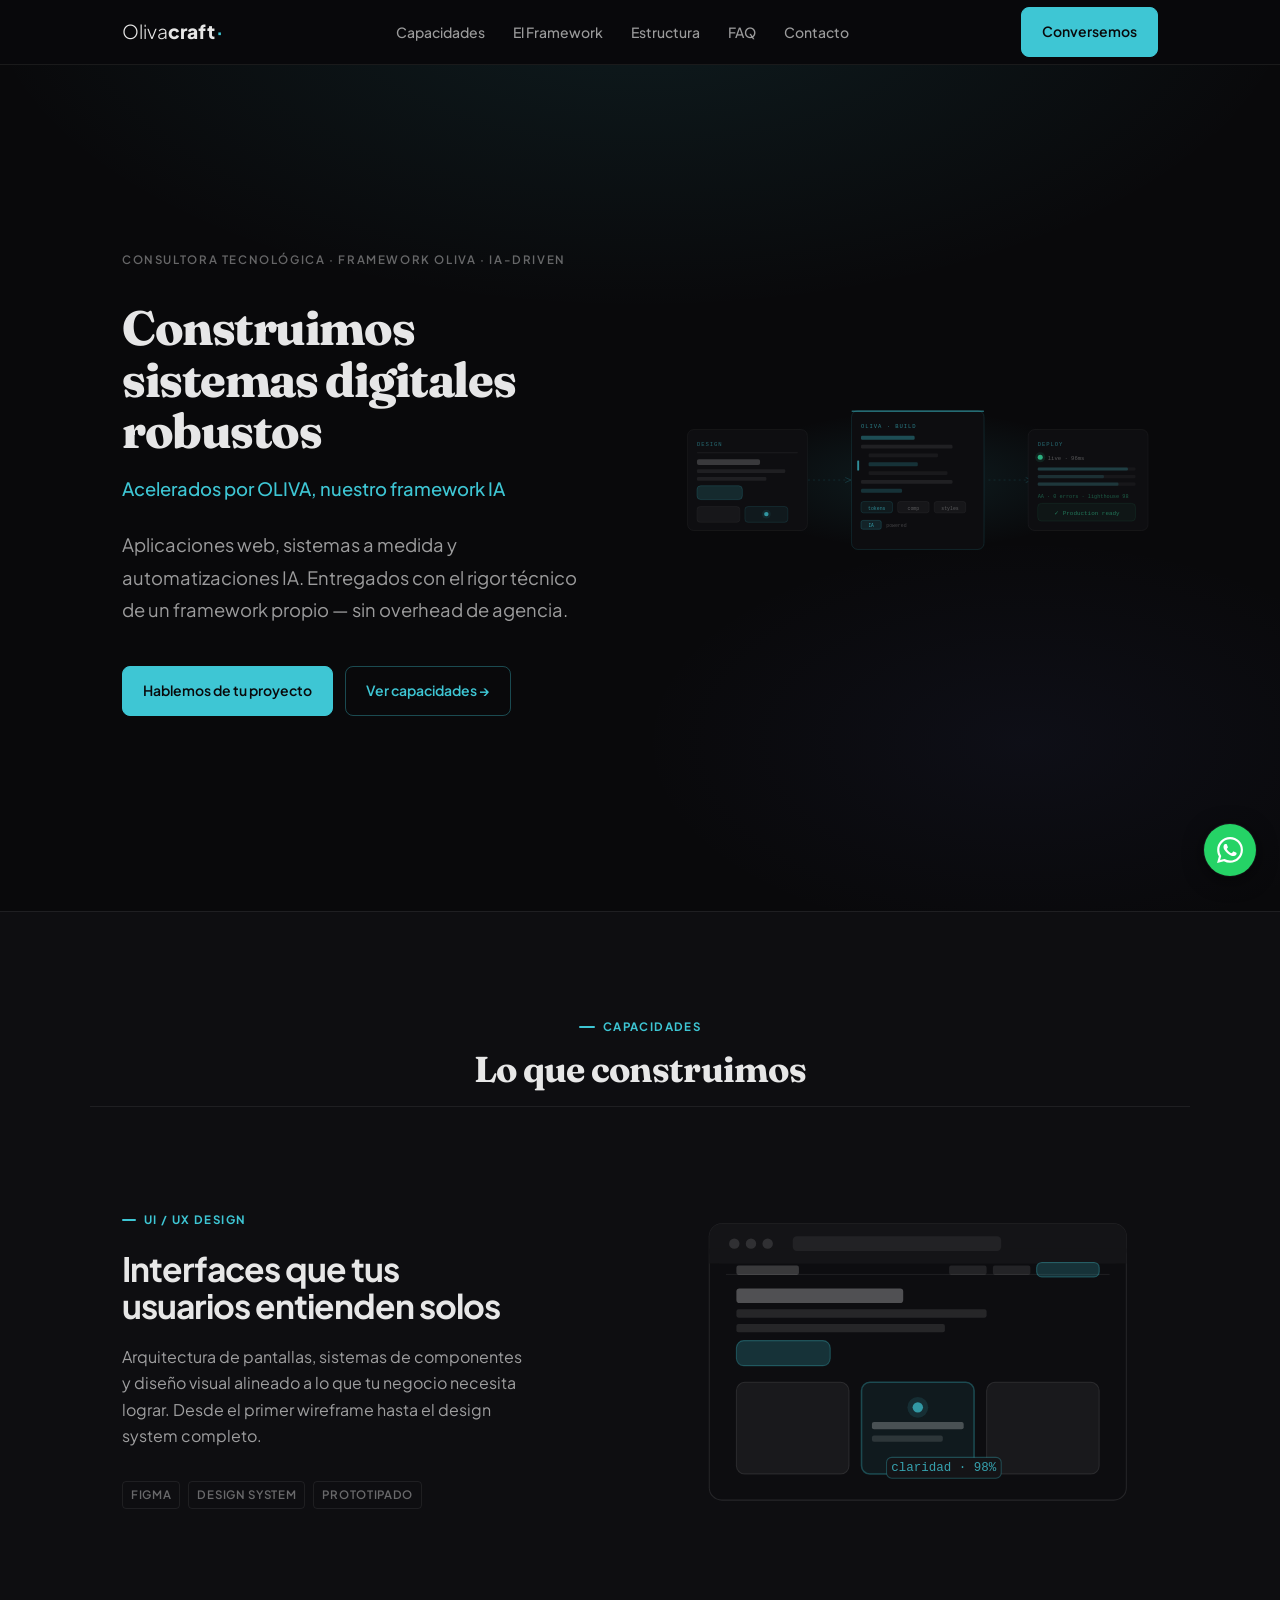
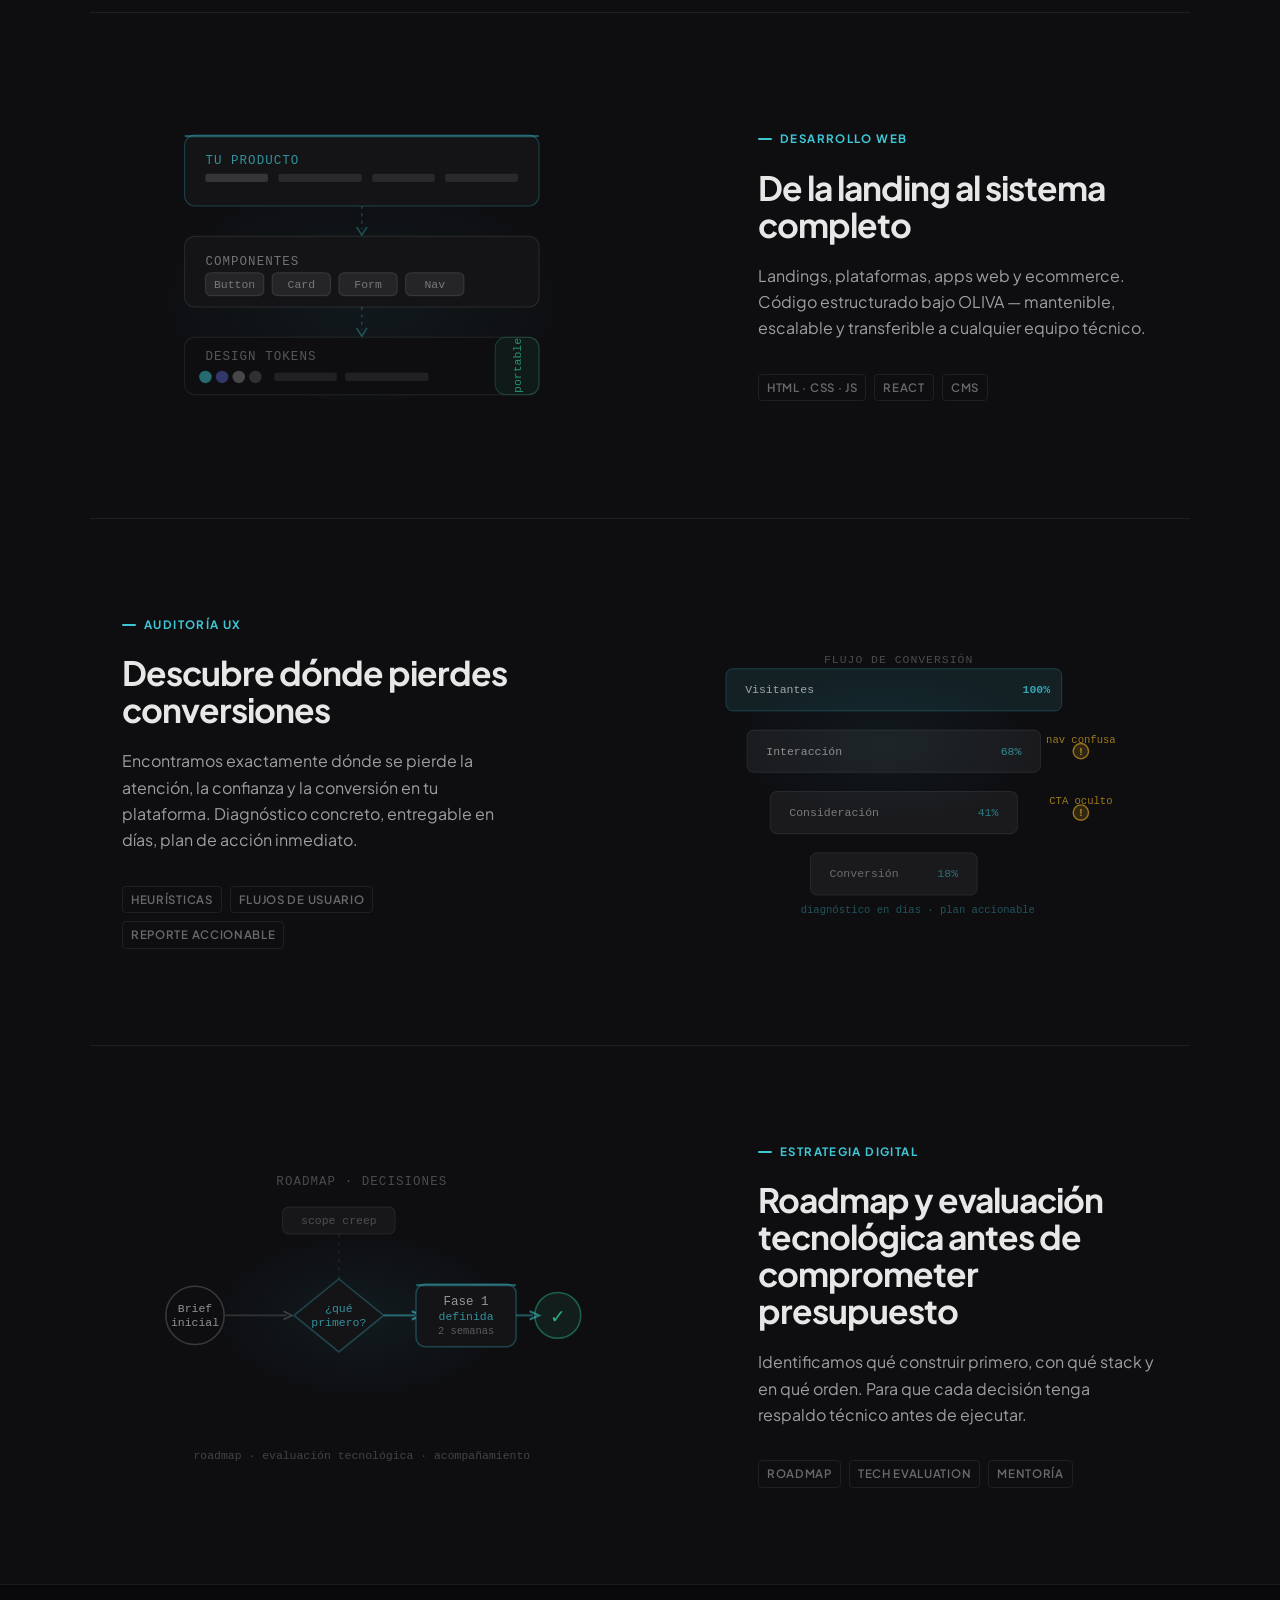
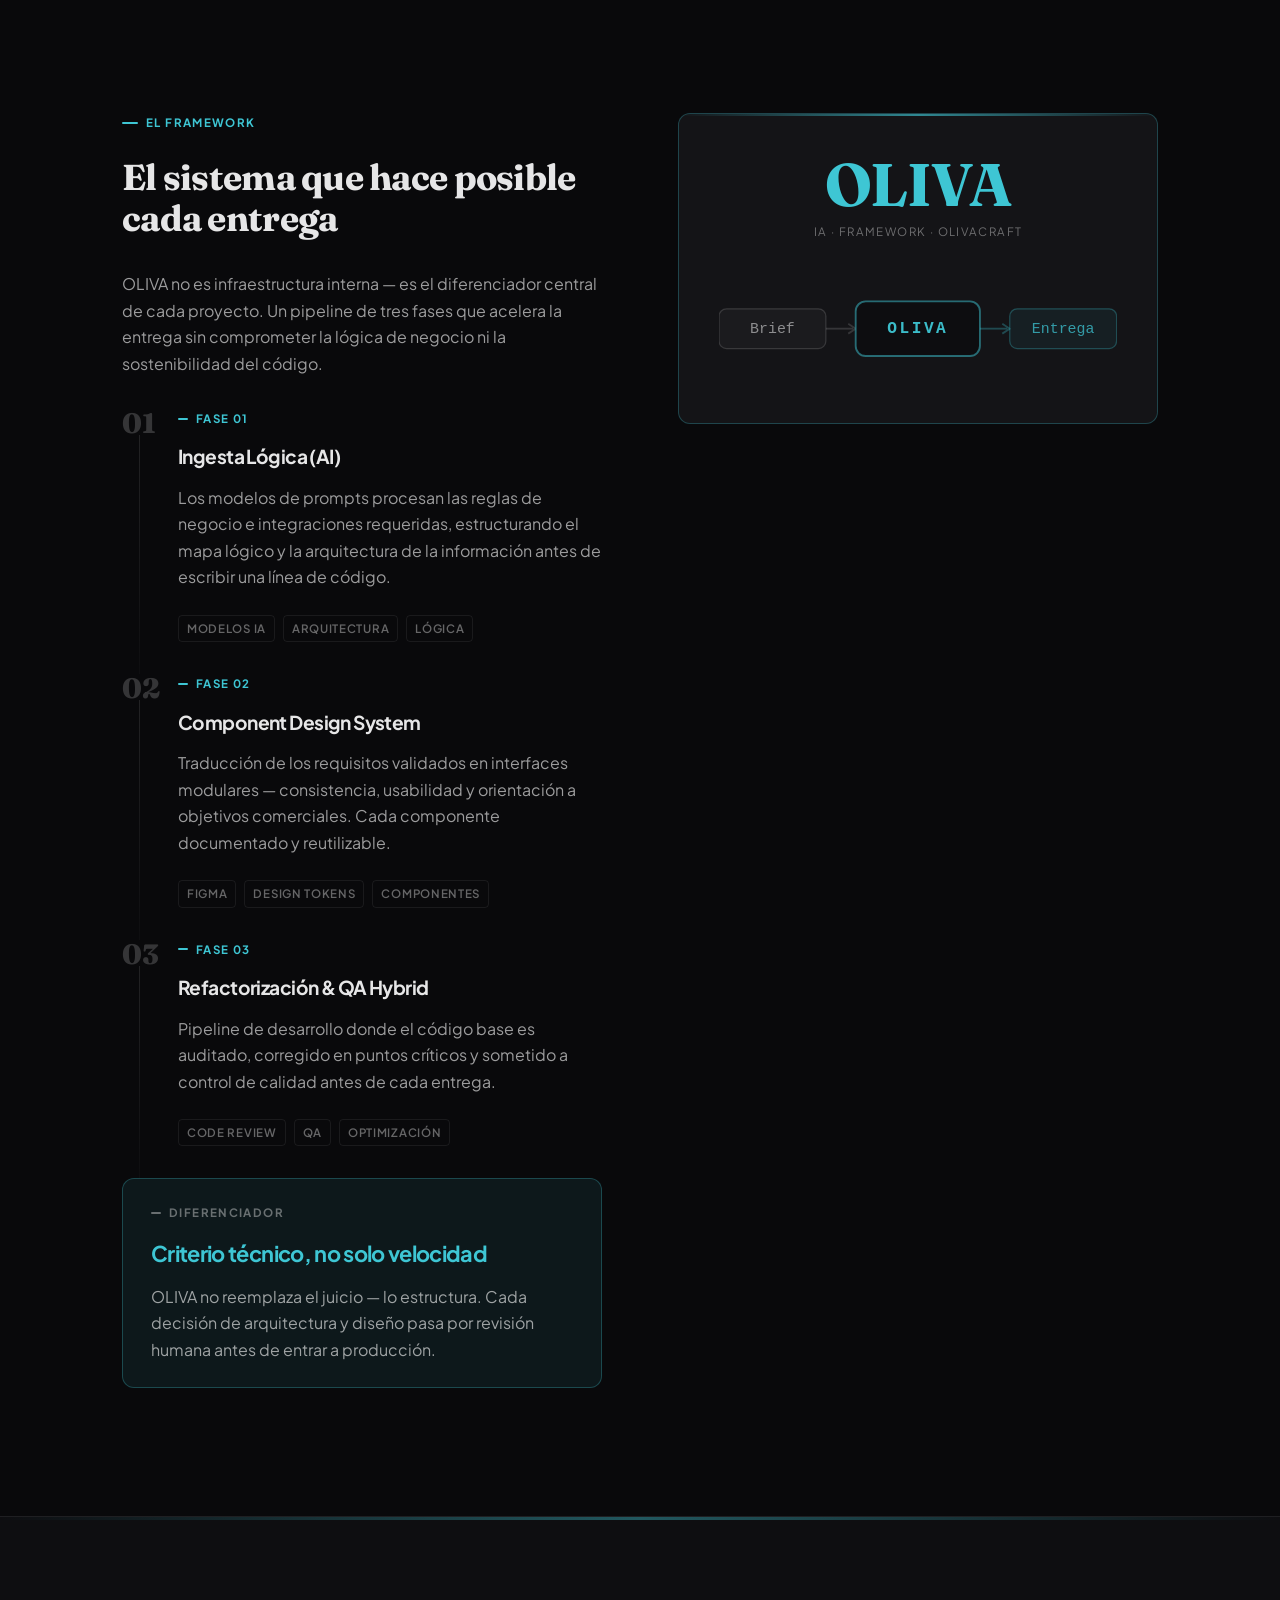
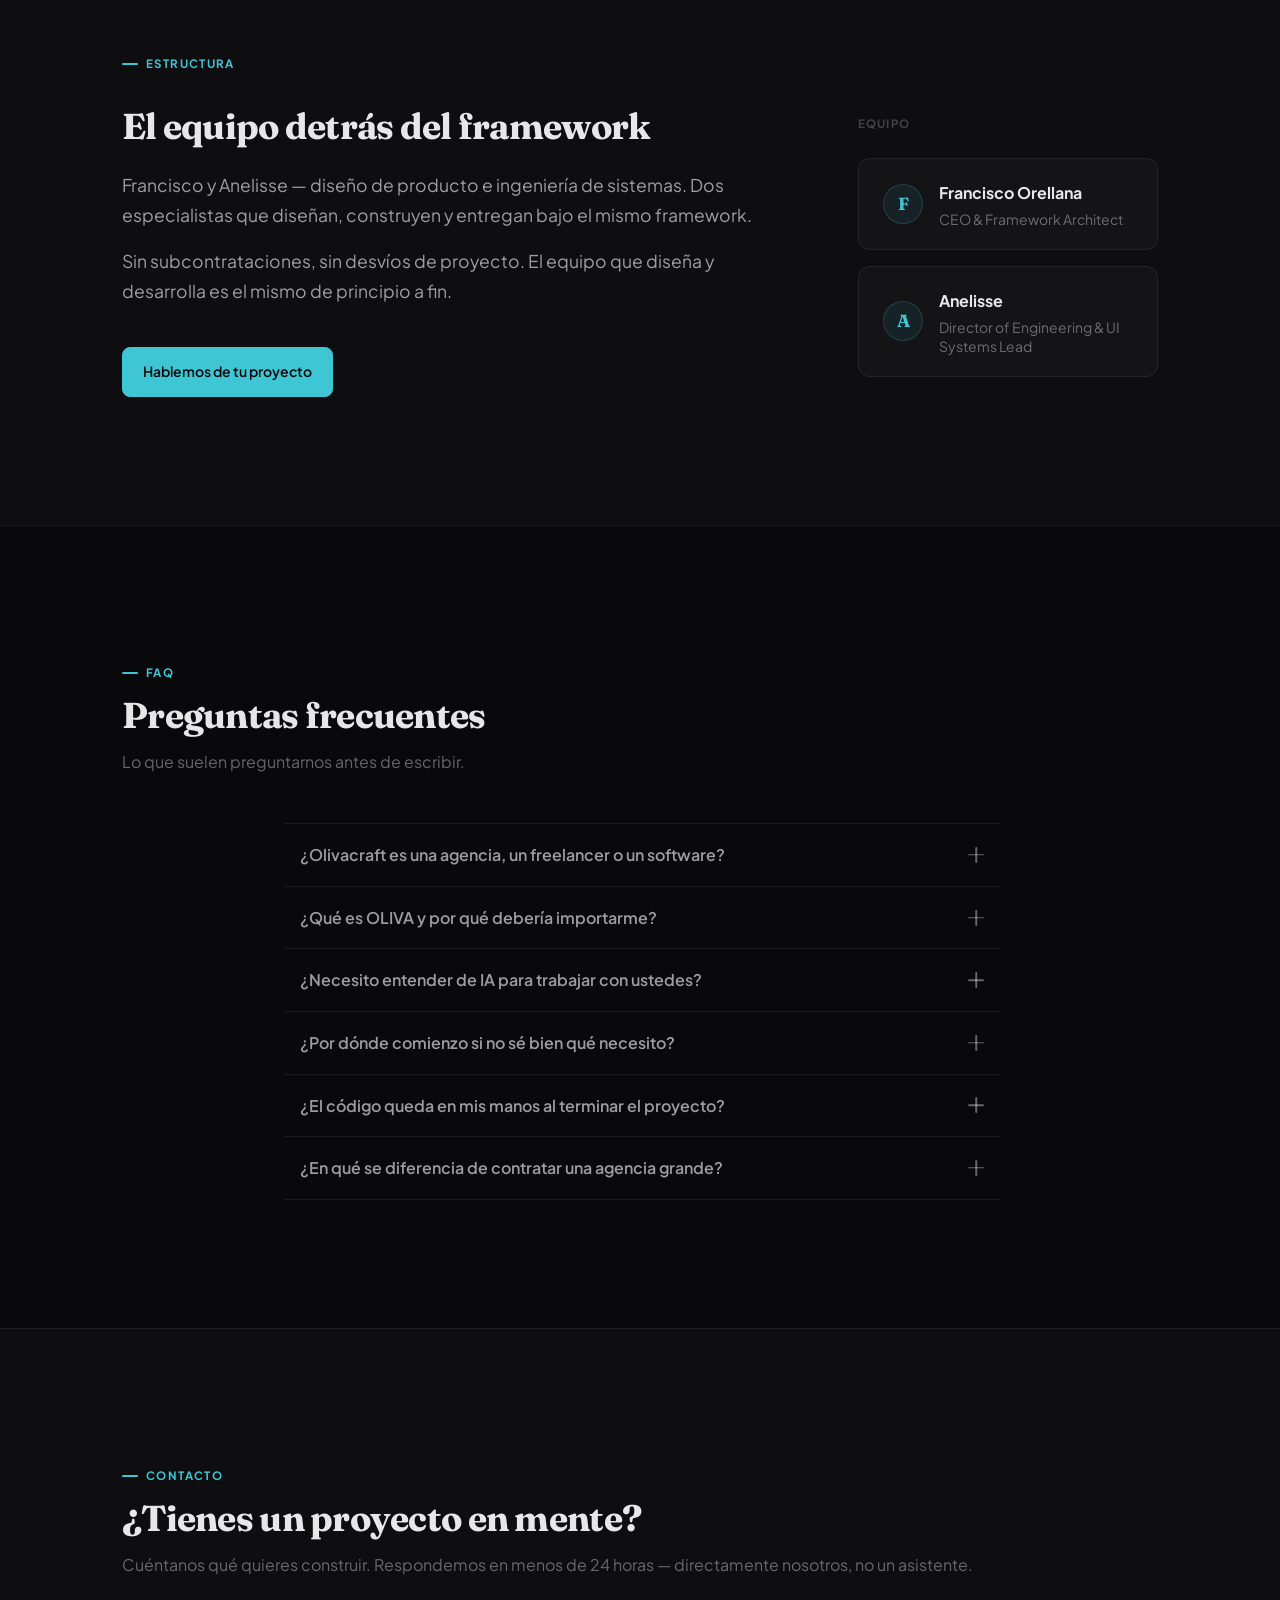
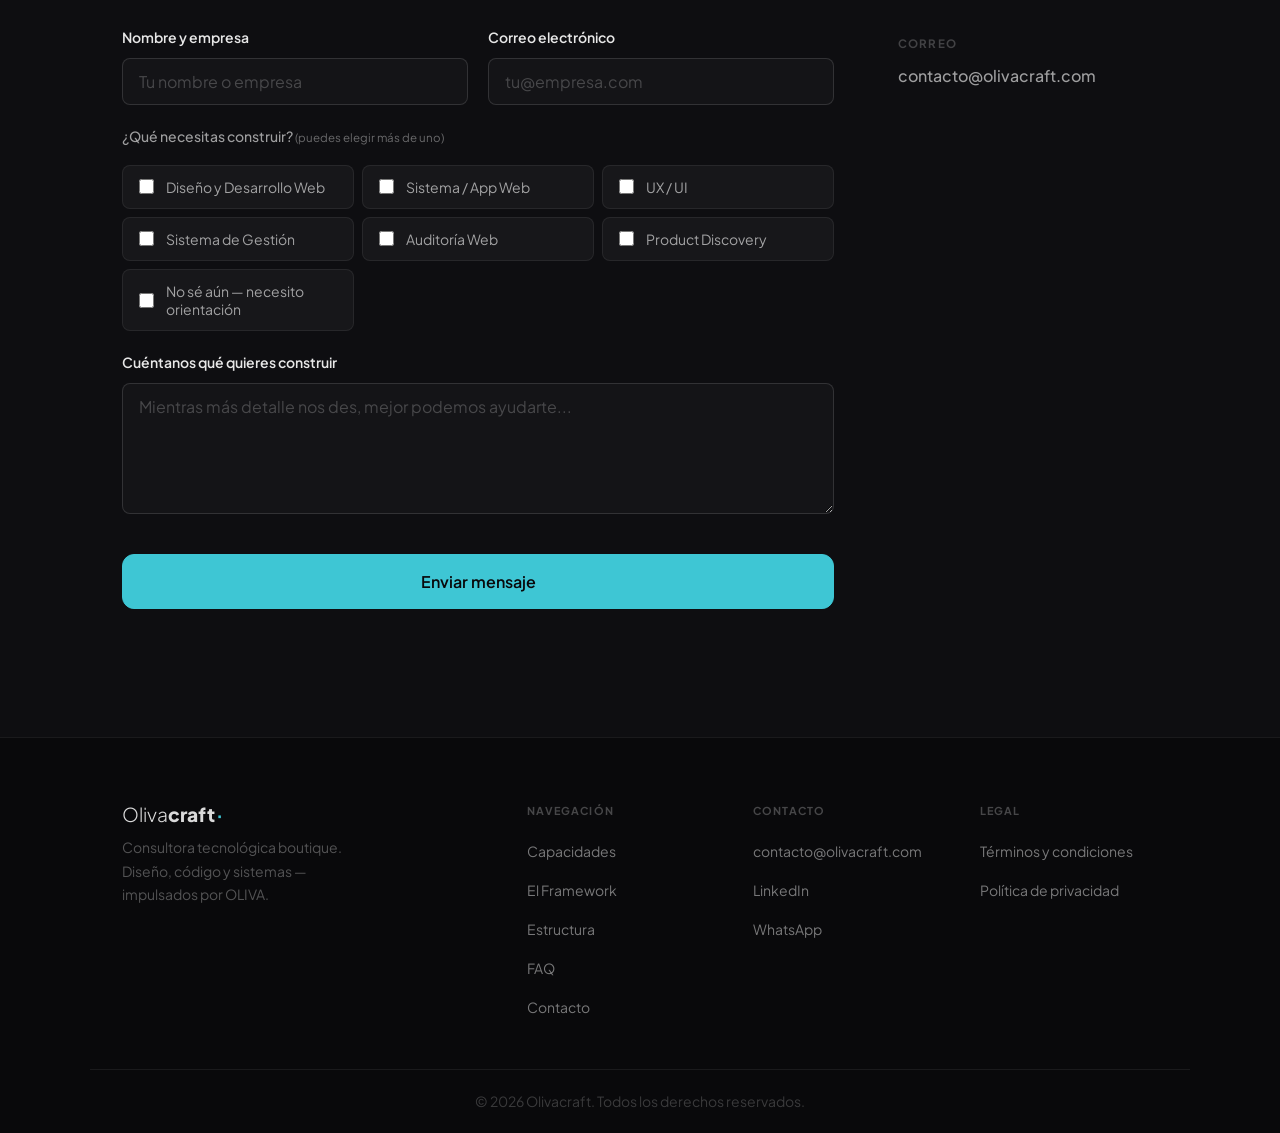
==== commit 11c60330: "fix: remove Automatización IA from contact form checkboxes; add GA4 Co-Authored-By: Claude Sonnet 4." ====
--- a/index.html
+++ b/index.html
@@ -19,6 +19,14 @@
   <link rel="preconnect" href="https://fonts.gstatic.com" crossorigin>
   <link href="https://fonts.googleapis.com/css2?family=Fraunces:opsz,wght@9..144,300;9..144,400;9..144,600;9..144,700&family=Plus+Jakarta+Sans:wght@300;400;500;600;700;800&display=swap" rel="stylesheet">
   <link rel="stylesheet" href="css/styles.css">
+  <!-- Google tag (gtag.js) -->
+  <script async src="https://www.googletagmanager.com/gtag/js?id=G-ZC1K670HJK"></script>
+  <script>
+    window.dataLayer = window.dataLayer || [];
+    function gtag(){dataLayer.push(arguments);}
+    gtag('js', new Date());
+    gtag('config', 'G-ZC1K670HJK');
+  </script>
 </head>
 <body>
 
@@ -603,8 +611,7 @@
                 <label class="checkbox-label"><input type="checkbox" name="servicio[]" value="app"><span>Sistema / App Web</span></label>
                 <label class="checkbox-label"><input type="checkbox" name="servicio[]" value="ux"><span>UX / UI</span></label>
                 <label class="checkbox-label"><input type="checkbox" name="servicio[]" value="gestion"><span>Sistema de Gestión</span></label>
-                <label class="checkbox-label"><input type="checkbox" name="servicio[]" value="ia"><span>Automatización IA</span></label>
-                <label class="checkbox-label"><input type="checkbox" name="servicio[]" value="auditoria"><span>Auditoría Web</span></label>
+<label class="checkbox-label"><input type="checkbox" name="servicio[]" value="auditoria"><span>Auditoría Web</span></label>
                 <label class="checkbox-label"><input type="checkbox" name="servicio[]" value="discovery"><span>Product Discovery</span></label>
                 <label class="checkbox-label"><input type="checkbox" name="servicio[]" value="otro"><span>No sé aún — necesito orientación</span></label>
               </div>
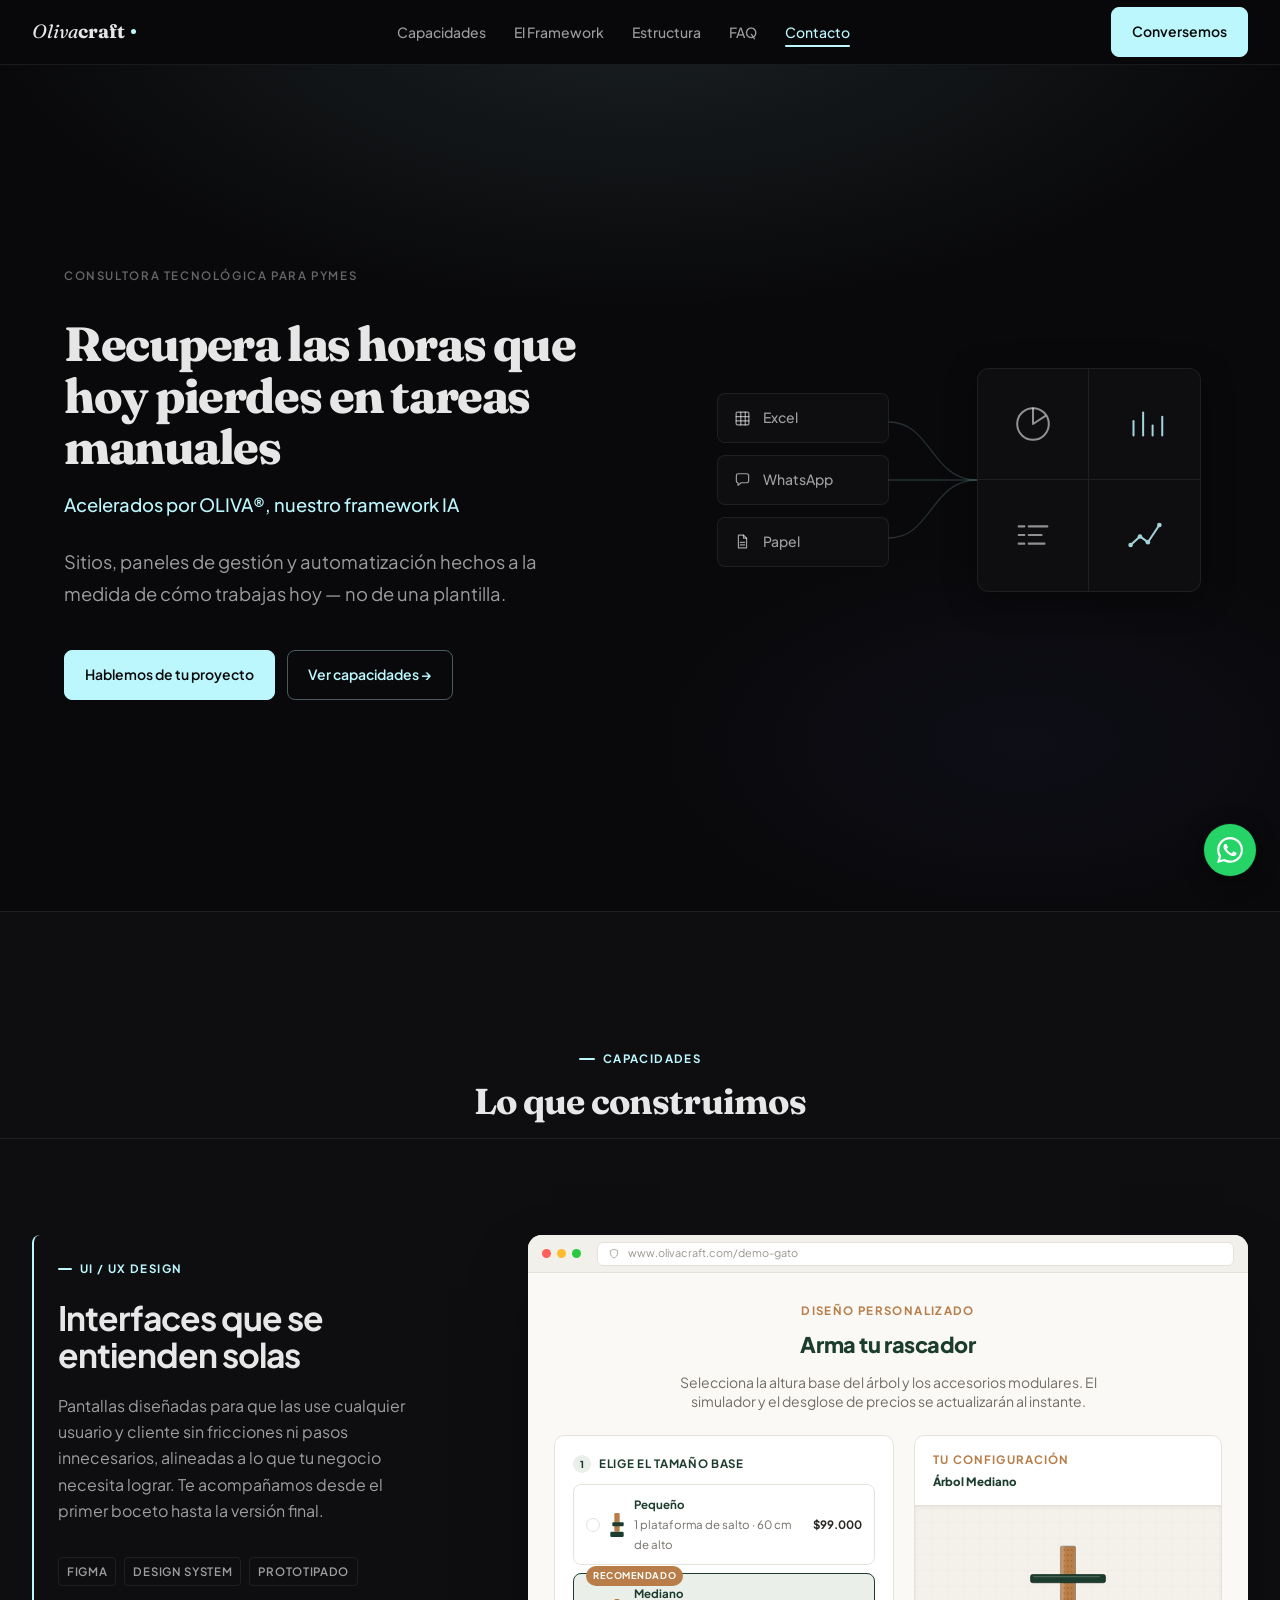
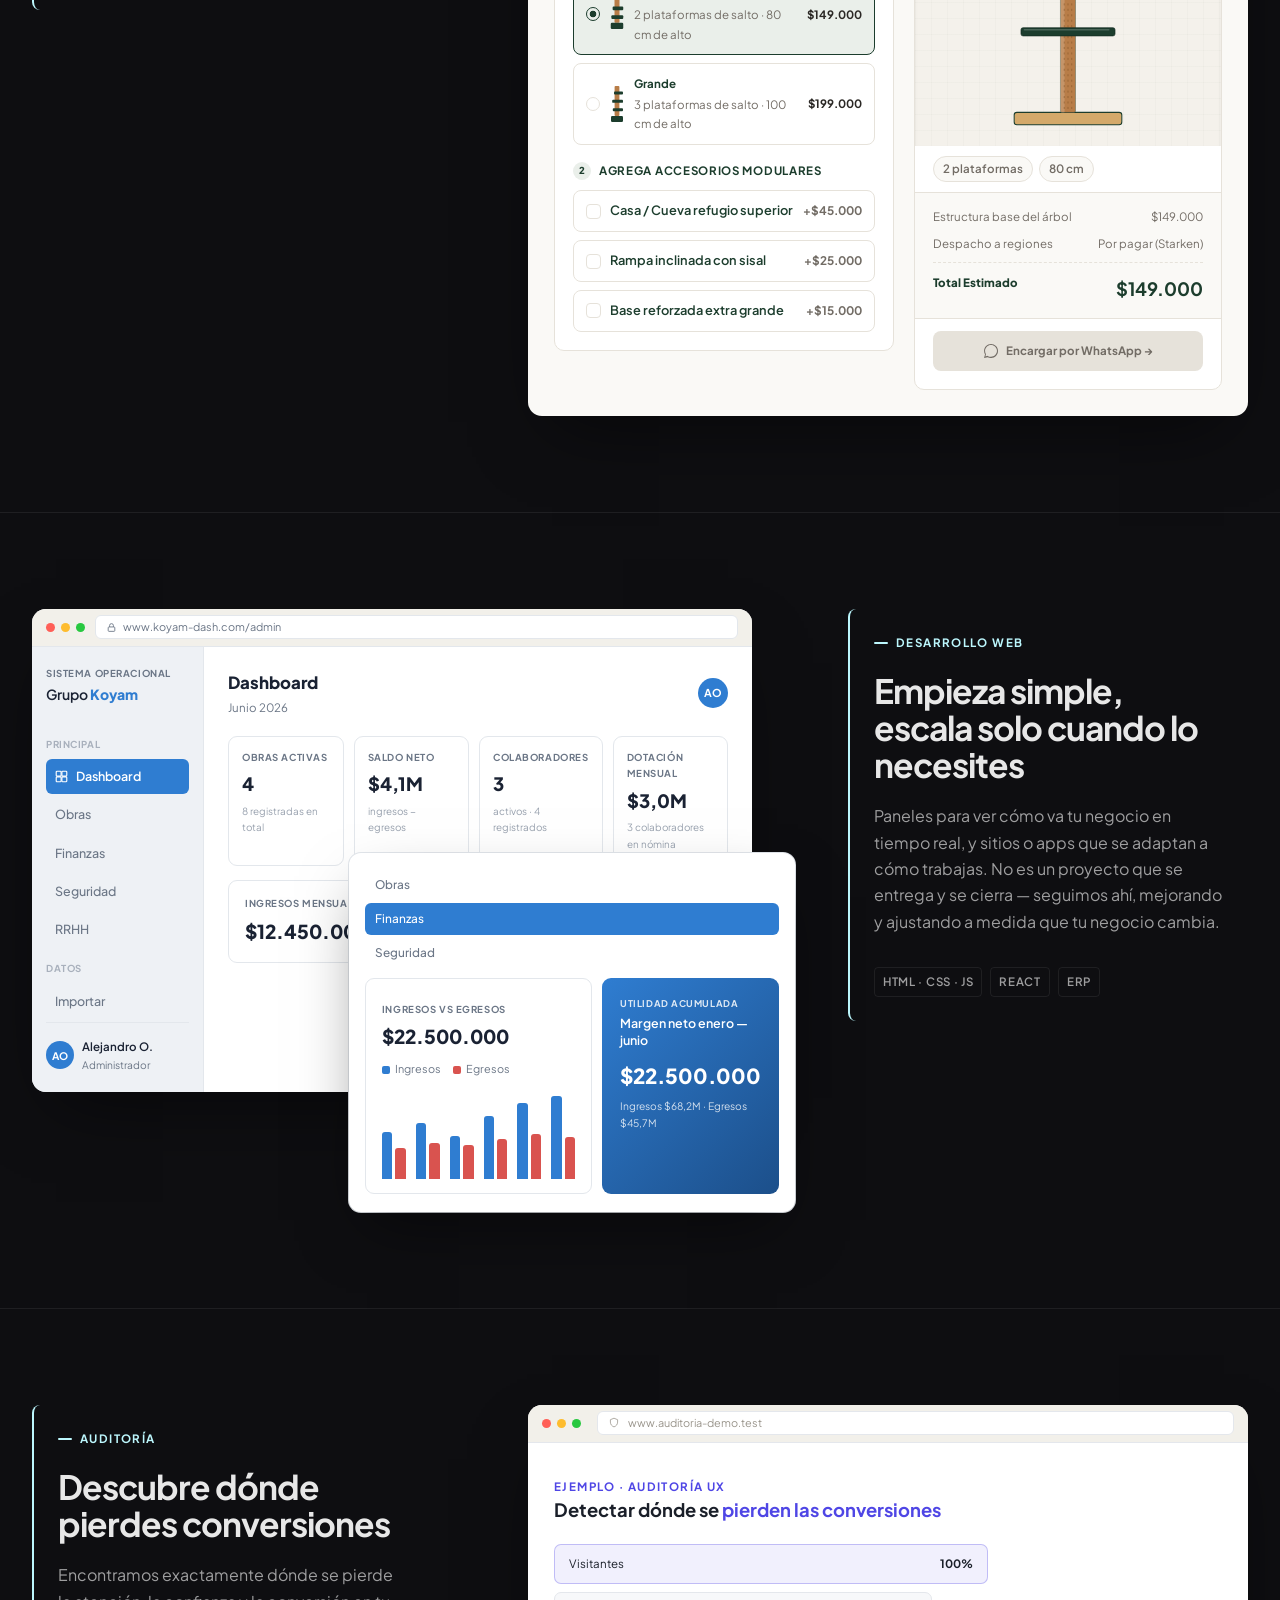
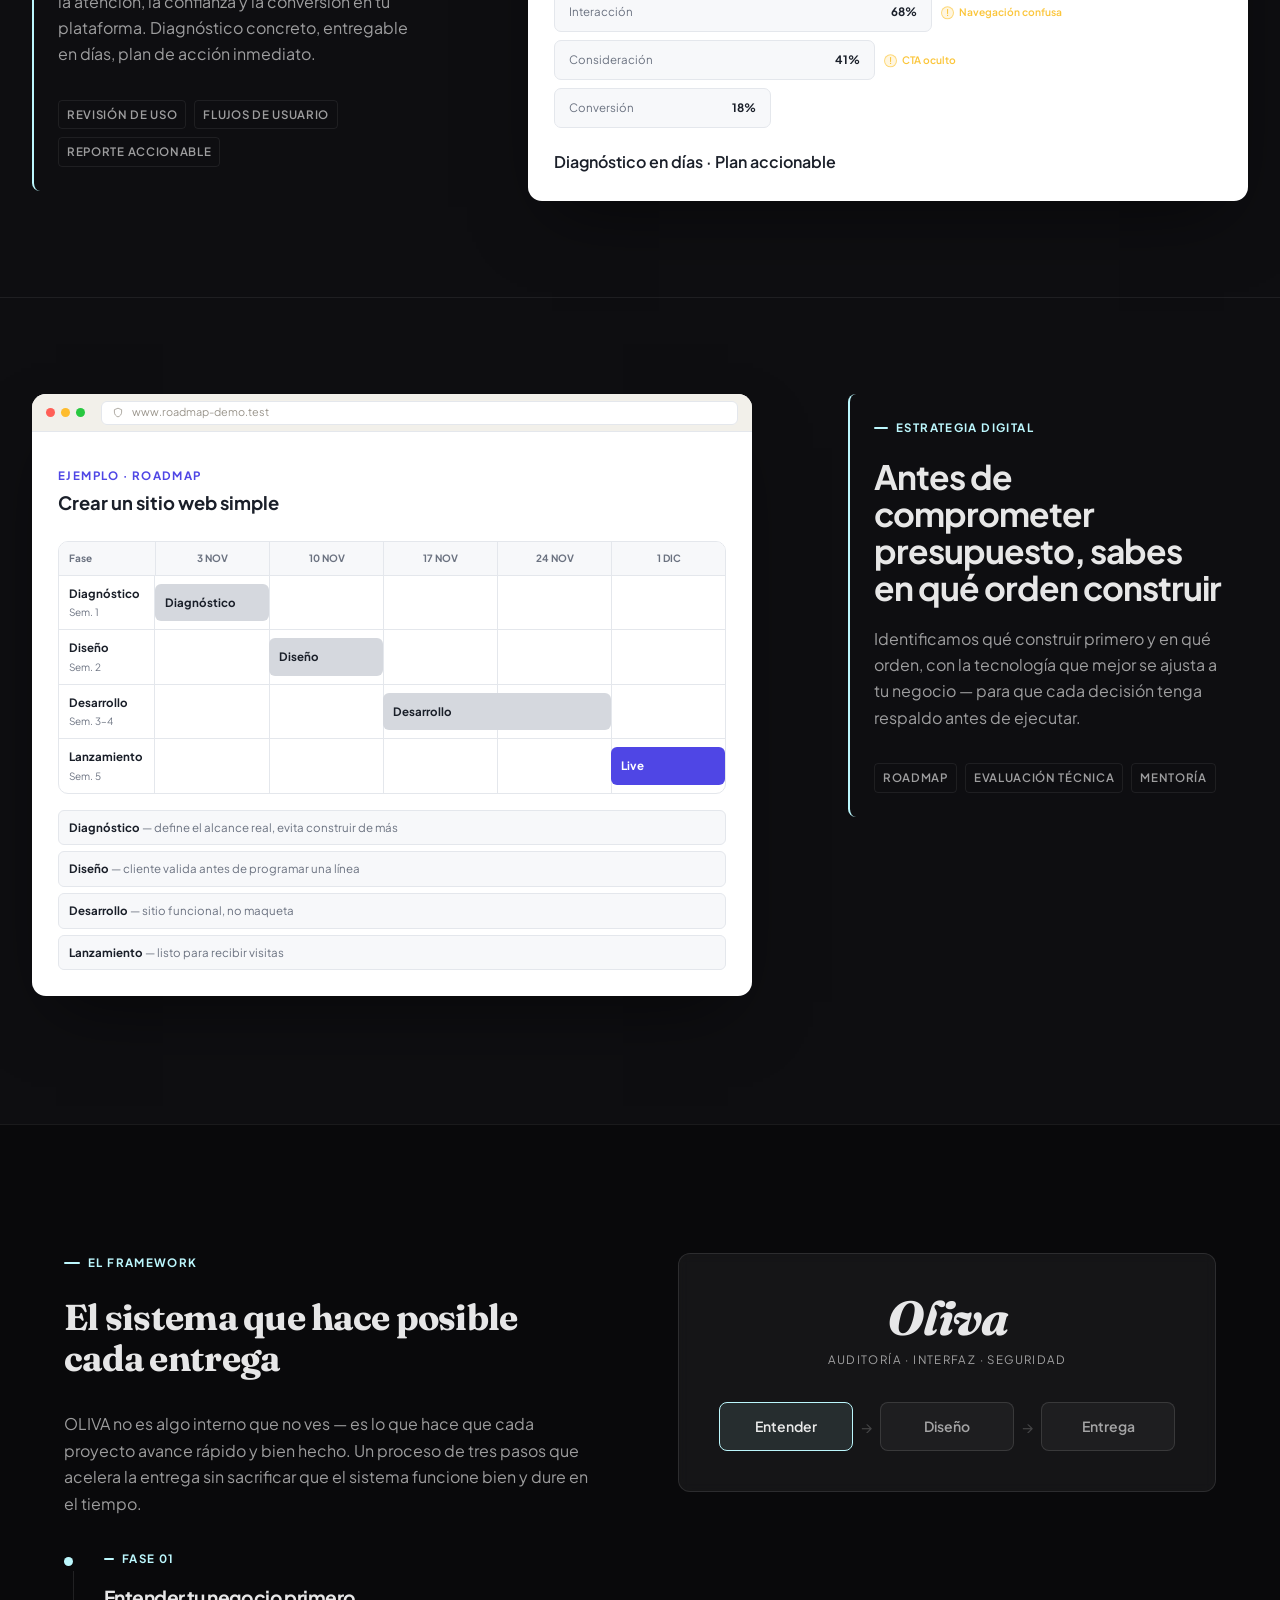
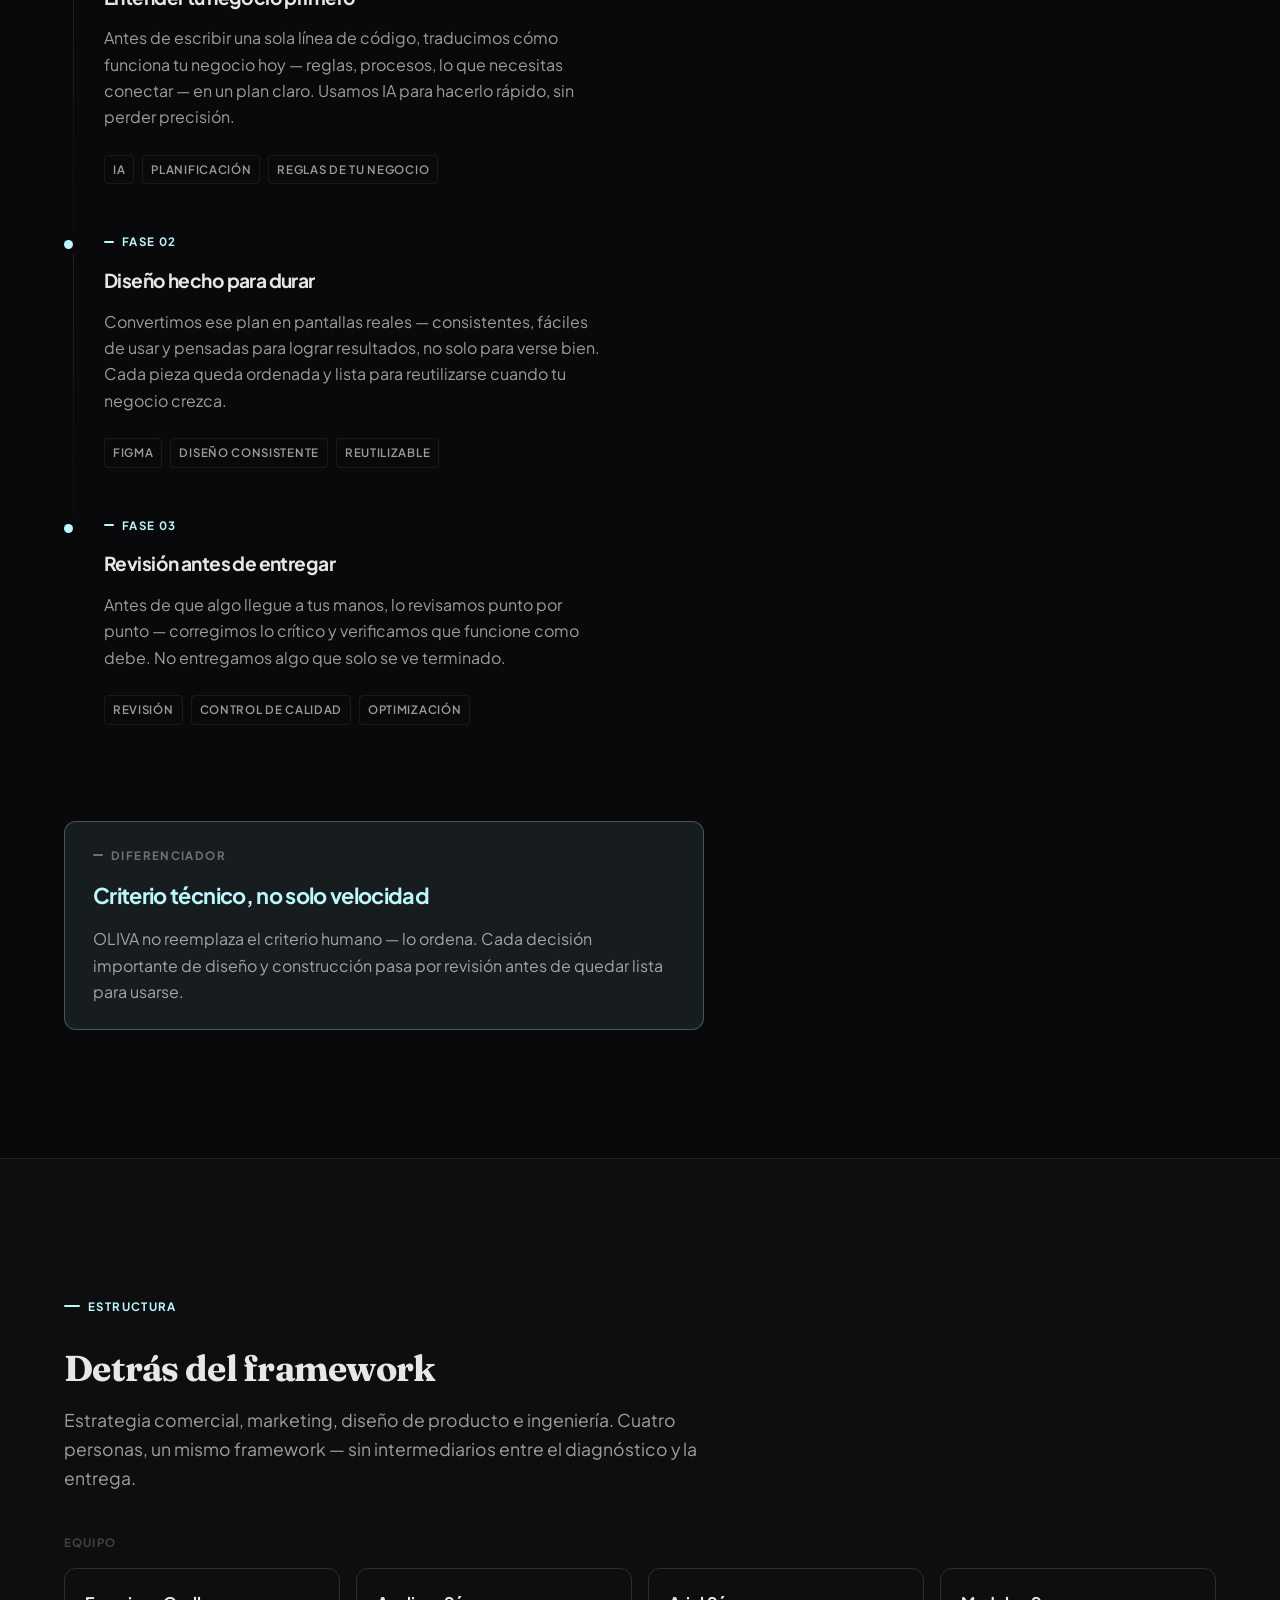
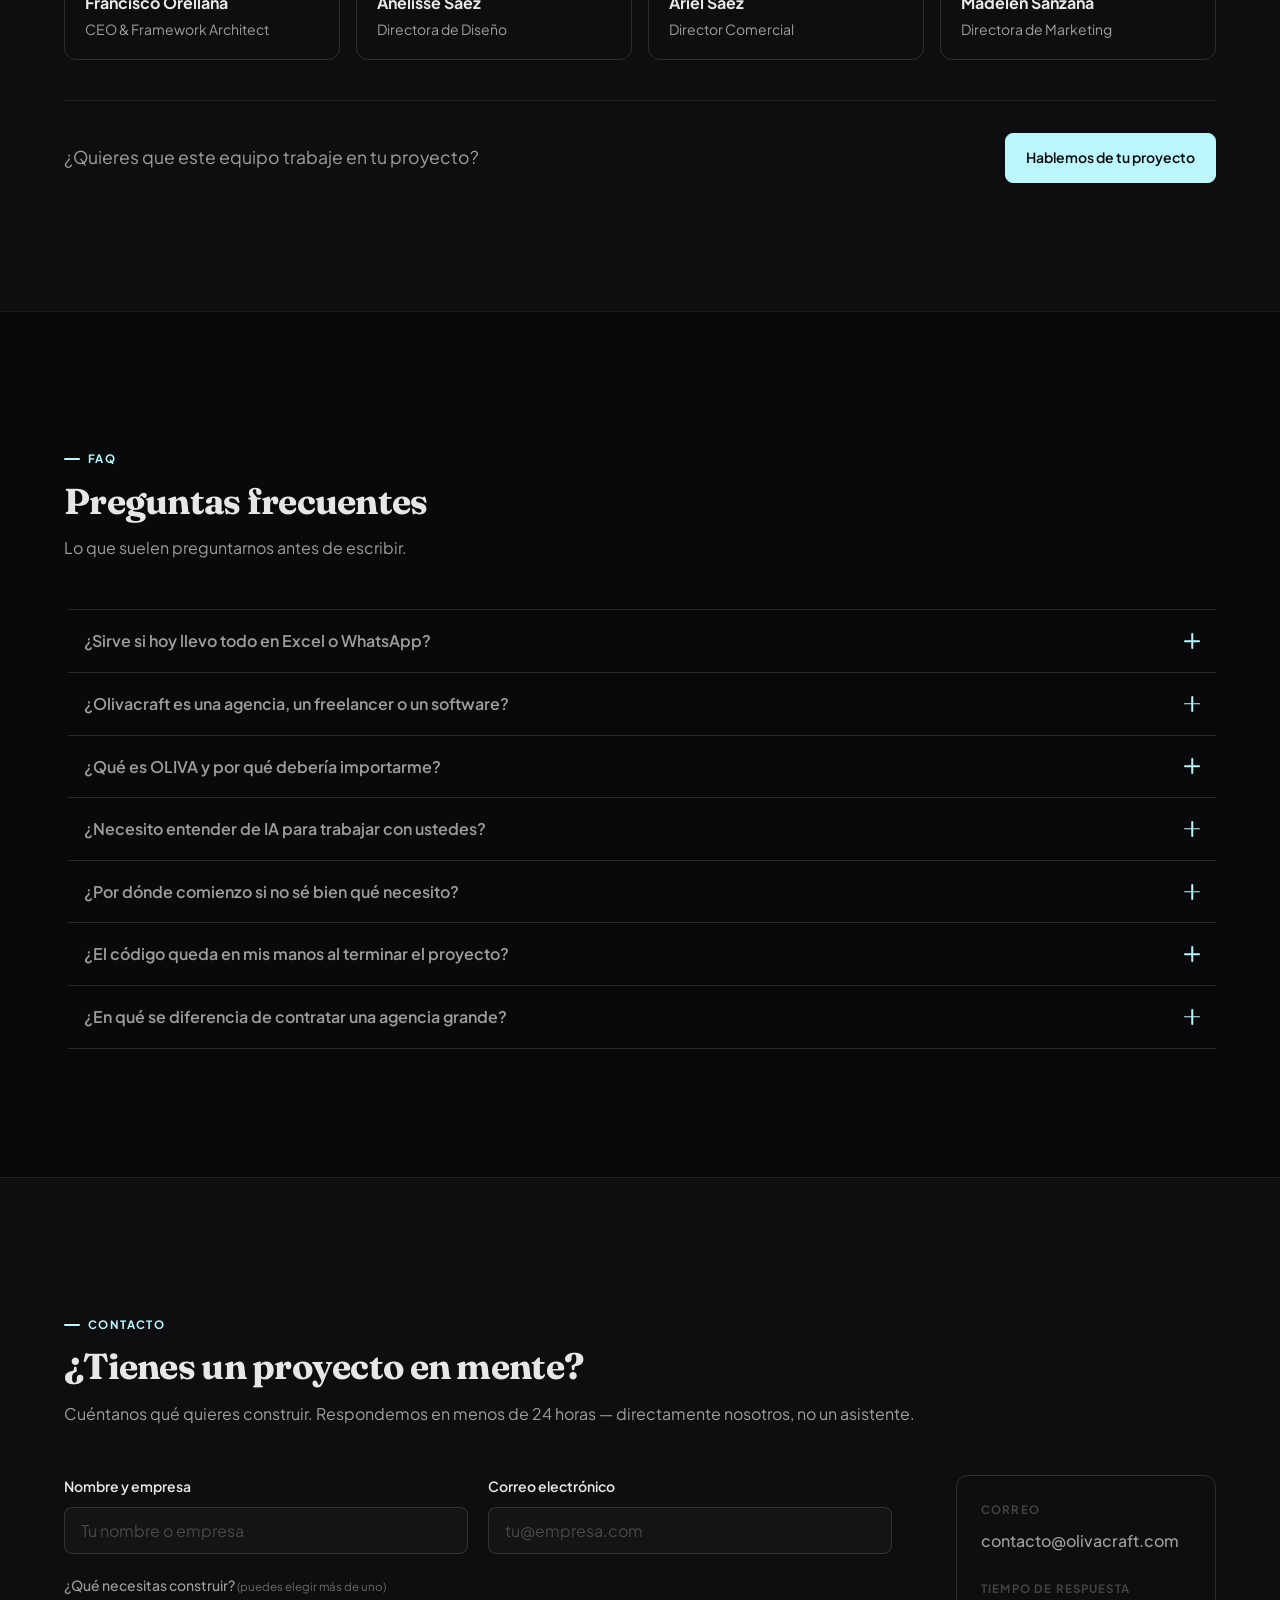
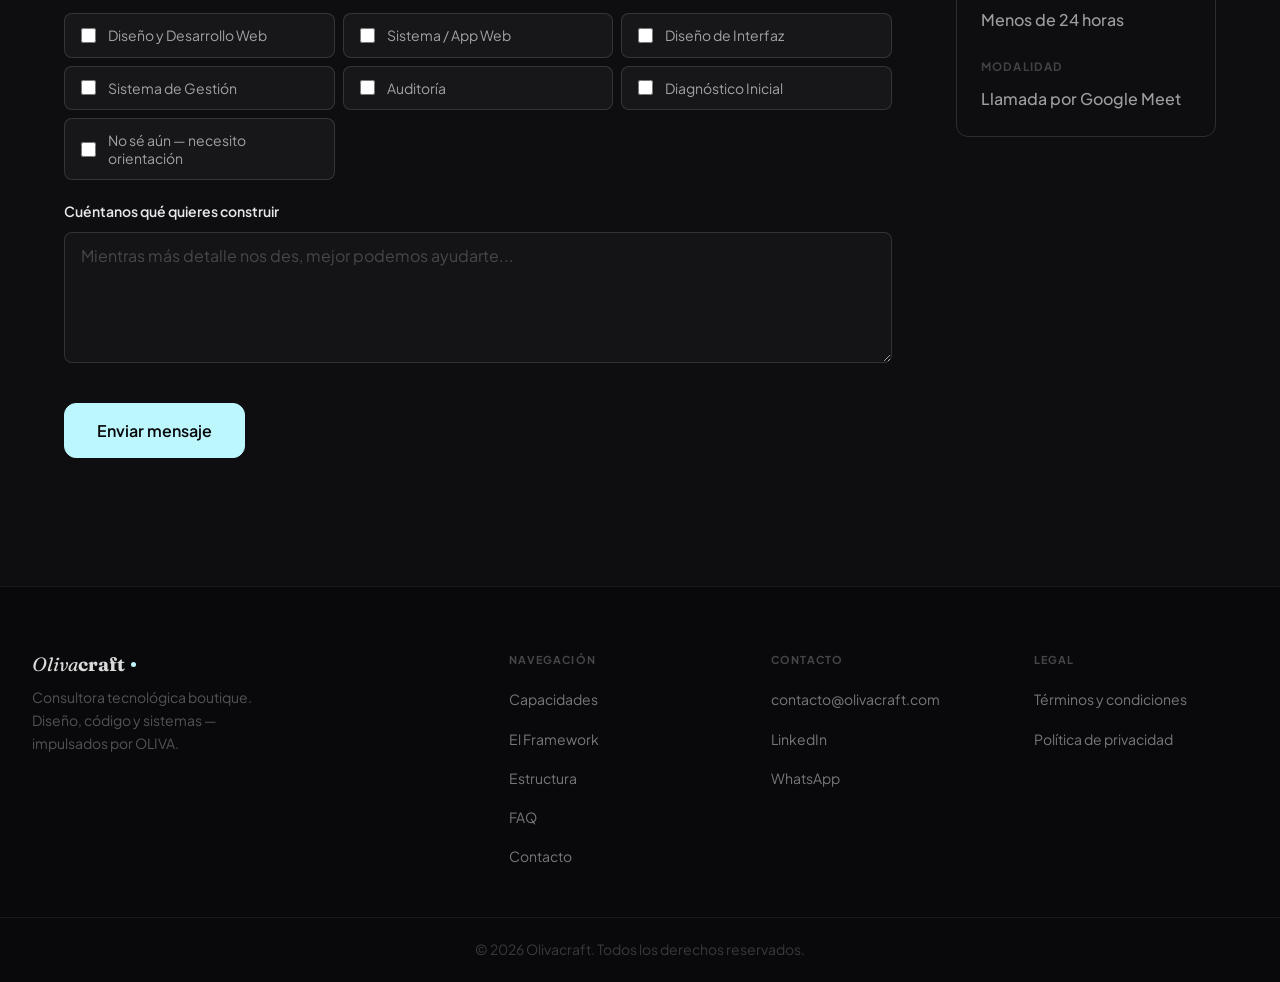
==== commit d8201cfa: "refresh completo del sitio: contraste, layout y limpieza de código QA externo (Gemini) cruzado contr" ====
--- a/index.html
+++ b/index.html
@@ -17,7 +17,7 @@
   <meta name="twitter:card" content="summary_large_image">
   <link rel="preconnect" href="https://fonts.googleapis.com">
   <link rel="preconnect" href="https://fonts.gstatic.com" crossorigin>
-  <link href="https://fonts.googleapis.com/css2?family=Fraunces:opsz,wght@9..144,300;9..144,400;9..144,600;9..144,700&family=Plus+Jakarta+Sans:wght@300;400;500;600;700;800&display=swap" rel="stylesheet">
+  <link href="https://fonts.googleapis.com/css2?family=Fraunces:ital,opsz,wght@0,9..144,300;0,9..144,400;0,9..144,600;0,9..144,700;1,9..144,300;1,9..144,400;1,9..144,600;1,9..144,700&family=Plus+Jakarta+Sans:wght@300;400;500;600;700;800&display=swap" rel="stylesheet">
   <link rel="stylesheet" href="css/styles.css">
   <!-- Google tag (gtag.js) -->
   <script async src="https://www.googletagmanager.com/gtag/js?id=G-ZC1K670HJK"></script>
@@ -66,79 +66,87 @@
     <section id="hero">
       <div class="hero-inner container">
         <div class="hero-text">
-          <span class="section-eyebrow">Consultora Tecnológica · Framework OLIVA · IA-Driven</span>
-          <h1>Construimos sistemas digitales robustos</h1>
-          <p class="hero-tagline">Acelerados por OLIVA, nuestro framework IA</p>
-          <p class="hero-body">Aplicaciones web, sistemas a medida y automatizaciones IA. Entregados con el rigor técnico de un framework propio — sin overhead de agencia.</p>
+          <span class="section-eyebrow">Consultora Tecnológica para Pymes</span>
+          <h1>Recupera las horas que hoy pierdes en tareas manuales</h1>
+          <p class="hero-tagline">Acelerados por OLIVA®, nuestro framework IA</p>
+          <p class="hero-body">Sitios, paneles de gestión y automatización hechos a la medida de cómo trabajas hoy — no de una plantilla.</p>
           <div class="hero-actions">
             <a href="#contacto" class="btn btn-primary">Hablemos de tu proyecto</a>
             <a href="#servicios" class="btn btn-outline">Ver capacidades →</a>
           </div>
         </div>
         <div class="hero-visual">
-        <svg class="hero-illustration" viewBox="0 0 760 260" fill="none" xmlns="http://www.w3.org/2000/svg" aria-hidden="true">
-          <defs>
-            <radialGradient id="hglow" cx="50%" cy="50%" r="50%">
-              <stop offset="0%" stop-color="#3EC6D4" stop-opacity="0.10"/>
-              <stop offset="100%" stop-color="#3EC6D4" stop-opacity="0"/>
-            </radialGradient>
-          </defs>
-          <ellipse cx="380" cy="130" rx="300" ry="110" fill="url(#hglow)"/>
-          <!-- Connector left→center -->
-          <line x1="206" y1="130" x2="268" y2="130" stroke="#3EC6D4" stroke-opacity="0.2" stroke-width="1" stroke-dasharray="3 5"/>
-          <path d="M265 126 L274 130 L265 134" fill="none" stroke="#3EC6D4" stroke-opacity="0.3" stroke-width="1"/>
-          <!-- Connector center→right -->
-          <line x1="492" y1="130" x2="554" y2="130" stroke="#3EC6D4" stroke-opacity="0.2" stroke-width="1" stroke-dasharray="3 5"/>
-          <path d="M551 126 L560 130 L551 134" fill="none" stroke="#3EC6D4" stroke-opacity="0.3" stroke-width="1"/>
-          <!-- PANEL 1: DESIGN -->
-          <rect x="15" y="50" width="190" height="160" rx="10" fill="#0E0E11" stroke="rgba(255,255,255,0.07)" stroke-width="1"/>
-          <text x="30" y="76" font-size="8.8" fill="rgba(62,198,212,0.5)" font-family="monospace" letter-spacing="1.5">DESIGN</text>
-          <rect x="30" y="86" width="160" height="1.5" fill="rgba(255,255,255,0.06)" rx="1"/>
-          <rect x="30" y="97" width="100" height="9" fill="rgba(255,255,255,0.18)" rx="3"/>
-          <rect x="30" y="113" width="140" height="6" fill="rgba(255,255,255,0.07)" rx="2"/>
-          <rect x="30" y="125" width="110" height="6" fill="rgba(255,255,255,0.07)" rx="2"/>
-          <rect x="30" y="139" width="72" height="22" fill="rgba(62,198,212,0.15)" rx="6" stroke="rgba(62,198,212,0.25)" stroke-width="1"/>
-          <rect x="30" y="172" width="68" height="25" fill="rgba(255,255,255,0.04)" rx="5" stroke="rgba(255,255,255,0.06)" stroke-width="1"/>
-          <rect x="106" y="172" width="68" height="25" fill="rgba(62,198,212,0.06)" rx="5" stroke="rgba(62,198,212,0.18)" stroke-width="1"/>
-          <circle cx="140" cy="184" r="3.5" fill="#3EC6D4" fill-opacity="0.7"/>
-          <circle cx="140" cy="184" r="7" fill="#3EC6D4" fill-opacity="0.08"/>
-          <!-- PANEL 2: BUILD (center, featured) -->
-          <rect x="275" y="20" width="210" height="220" rx="10" fill="#0D0D10" stroke="rgba(62,198,212,0.22)" stroke-width="1"/>
-          <rect x="275" y="20" width="210" height="2" rx="1" fill="#3EC6D4" fill-opacity="0.5"/>
-          <text x="290" y="47" font-size="8.8" fill="rgba(62,198,212,0.6)" font-family="monospace" letter-spacing="1.5">OLIVA · BUILD</text>
-          <rect x="290" y="60" width="85" height="6" fill="rgba(62,198,212,0.35)" rx="2"/>
-          <rect x="290" y="74" width="145" height="6" fill="rgba(255,255,255,0.08)" rx="2"/>
-          <rect x="302" y="88" width="110" height="6" fill="rgba(255,255,255,0.05)" rx="2"/>
-          <rect x="302" y="102" width="78" height="6" fill="rgba(62,198,212,0.2)" rx="2"/>
-          <rect x="302" y="116" width="125" height="6" fill="rgba(255,255,255,0.05)" rx="2"/>
-          <rect x="290" y="130" width="145" height="6" fill="rgba(255,255,255,0.08)" rx="2"/>
-          <rect x="290" y="144" width="65" height="6" fill="rgba(62,198,212,0.2)" rx="2"/>
-          <rect x="284" y="99" width="3" height="16" fill="#3EC6D4" fill-opacity="0.7" rx="1"/>
-          <rect x="290" y="164" width="50" height="18" fill="rgba(62,198,212,0.07)" stroke="rgba(62,198,212,0.2)" stroke-width="1" rx="4"/>
-          <rect x="348" y="164" width="50" height="18" fill="rgba(255,255,255,0.04)" stroke="rgba(255,255,255,0.07)" stroke-width="1" rx="4"/>
-          <rect x="406" y="164" width="50" height="18" fill="rgba(255,255,255,0.04)" stroke="rgba(255,255,255,0.07)" stroke-width="1" rx="4"/>
-          <text x="315" y="177" font-size="7.7" fill="rgba(62,198,212,0.65)" font-family="monospace" text-anchor="middle">tokens</text>
-          <text x="373" y="177" font-size="7.7" fill="rgba(255,255,255,0.3)" font-family="monospace" text-anchor="middle">comp</text>
-          <text x="431" y="177" font-size="7.7" fill="rgba(255,255,255,0.3)" font-family="monospace" text-anchor="middle">styles</text>
-          <rect x="290" y="194" width="32" height="14" fill="rgba(62,198,212,0.12)" stroke="rgba(62,198,212,0.3)" stroke-width="1" rx="3"/>
-          <text x="306" y="205" font-size="7.2" fill="rgba(62,198,212,0.8)" font-family="monospace" text-anchor="middle">IA</text>
-          <text x="330" y="205" font-size="7.7" fill="rgba(255,255,255,0.22)" font-family="monospace">powered</text>
-          <!-- PANEL 3: DEPLOY -->
-          <rect x="555" y="50" width="190" height="160" rx="10" fill="#0E0E11" stroke="rgba(255,255,255,0.07)" stroke-width="1"/>
-          <text x="570" y="76" font-size="8.8" fill="rgba(62,198,212,0.5)" font-family="monospace" letter-spacing="1.5">DEPLOY</text>
-          <circle cx="574" cy="94" r="4" fill="#34D399" fill-opacity="0.8"/>
-          <circle cx="574" cy="94" r="8" fill="#34D399" fill-opacity="0.1"/>
-          <text x="586" y="98" font-size="8.8" fill="rgba(255,255,255,0.3)" font-family="monospace">live · 96ms</text>
-          <rect x="570" y="110" width="155" height="5" fill="rgba(255,255,255,0.04)" rx="2"/>
-          <rect x="570" y="110" width="143" height="5" fill="rgba(62,198,212,0.22)" rx="2"/>
-          <rect x="570" y="122" width="155" height="5" fill="rgba(255,255,255,0.04)" rx="2"/>
-          <rect x="570" y="122" width="105" height="5" fill="rgba(62,198,212,0.14)" rx="2"/>
-          <rect x="570" y="134" width="155" height="5" fill="rgba(255,255,255,0.04)" rx="2"/>
-          <rect x="570" y="134" width="128" height="5" fill="rgba(62,198,212,0.18)" rx="2"/>
-          <text x="570" y="158" font-size="8.3" fill="rgba(52,211,153,0.4)" font-family="monospace">AA · 0 errors · lighthouse 98</text>
-          <rect x="570" y="167" width="155" height="28" fill="rgba(52,211,153,0.04)" stroke="rgba(52,211,153,0.12)" stroke-width="1" rx="6"/>
-          <text x="648" y="186" font-size="9.4" fill="rgba(52,211,153,0.5)" font-family="monospace" text-anchor="middle">✓ Production ready</text>
-        </svg>
+          <div class="hero-diagram">
+            <div class="hero-chips">
+              <div class="hero-chip">
+                <svg viewBox="0 0 20 20" fill="none" stroke="currentColor" stroke-width="1.4" stroke-linejoin="round" stroke-linecap="round">
+                  <rect x="2.5" y="2.5" width="15" height="15" rx="1.5"/>
+                  <line x1="2.5" y1="7.7" x2="17.5" y2="7.7"/>
+                  <line x1="2.5" y1="12.9" x2="17.5" y2="12.9"/>
+                  <line x1="8" y1="2.5" x2="8" y2="17.5"/>
+                  <line x1="13.2" y1="2.5" x2="13.2" y2="17.5"/>
+                </svg>
+                Excel
+              </div>
+              <div class="hero-chip">
+                <svg viewBox="0 0 20 20" fill="none" stroke="currentColor" stroke-width="1.4" stroke-linejoin="round" stroke-linecap="round">
+                  <path d="M2.8 5.2a2 2 0 0 1 2-2h10.4a2 2 0 0 1 2 2v6.6a2 2 0 0 1-2 2H8.6l-3.9 2.9v-2.9H4.8a2 2 0 0 1-2-2z"/>
+                </svg>
+                WhatsApp
+              </div>
+              <div class="hero-chip">
+                <svg viewBox="0 0 20 20" fill="none" stroke="currentColor" stroke-width="1.4" stroke-linejoin="round" stroke-linecap="round">
+                  <path d="M5.2 2.5h6l3.6 3.6v11.4H5.2Z"/>
+                  <path d="M11.2 2.5v3.6h3.6"/>
+                  <line x1="7.4" y1="11" x2="12.6" y2="11"/>
+                  <line x1="7.4" y1="14" x2="12.6" y2="14"/>
+                </svg>
+                Papel
+              </div>
+            </div>
+
+            <svg class="hero-lines" viewBox="0 0 96 220" preserveAspectRatio="none" aria-hidden="true">
+              <path d="M0,52 C 46,52 46,110 96,110"/>
+              <path d="M0,110 L 96,110"/>
+              <path d="M0,168 C 46,168 46,110 96,110"/>
+            </svg>
+
+            <div class="hero-panel">
+              <div class="hero-panel-cell">
+                <svg viewBox="0 0 32 32" fill="none" stroke="currentColor" stroke-width="1.4" stroke-linejoin="round" stroke-linecap="round">
+                  <circle cx="16" cy="16" r="11"/>
+                  <path d="M16 5v11l8.4-5.5"/>
+                </svg>
+              </div>
+              <div class="hero-panel-cell">
+                <svg viewBox="0 0 32 32" fill="none" stroke="currentColor" stroke-width="1.4" stroke-linejoin="round" stroke-linecap="round">
+                  <line x1="8" y1="24" x2="8" y2="14"/>
+                  <line x1="14.7" y1="24" x2="14.7" y2="8"/>
+                  <line x1="21.3" y1="24" x2="21.3" y2="17"/>
+                  <line x1="28" y1="24" x2="28" y2="11"/>
+                </svg>
+              </div>
+              <div class="hero-panel-cell">
+                <svg viewBox="0 0 32 32" fill="none" stroke="currentColor" stroke-width="1.4" stroke-linecap="round">
+                  <line x1="6" y1="10" x2="10" y2="10"/>
+                  <line x1="13" y1="10" x2="26" y2="10"/>
+                  <line x1="6" y1="16" x2="10" y2="16"/>
+                  <line x1="13" y1="16" x2="22" y2="16"/>
+                  <line x1="6" y1="22" x2="10" y2="22"/>
+                  <line x1="13" y1="22" x2="24" y2="22"/>
+                </svg>
+              </div>
+              <div class="hero-panel-cell">
+                <svg viewBox="0 0 32 32" fill="none" stroke="currentColor" stroke-width="1.4" stroke-linejoin="round" stroke-linecap="round">
+                  <path d="M6 23 12.5 17 18 21 26 9"/>
+                  <circle cx="6" cy="23" r="1.6" fill="currentColor" stroke="none"/>
+                  <circle cx="12.5" cy="17" r="1.6" fill="currentColor" stroke="none"/>
+                  <circle cx="18" cy="21" r="1.6" fill="currentColor" stroke="none"/>
+                  <circle cx="26" cy="9" r="1.6" fill="currentColor" stroke="none"/>
+                </svg>
+              </div>
+            </div>
+          </div>
         </div>
       </div>
     </section>
@@ -150,12 +158,12 @@
         <h2>Lo que construimos</h2>
       </div>
 
-      <!-- UI/UX — texto izq, visual der -->
-      <div class="narrative-block">
+      <!-- UI/UX — apilado: texto arriba, mockup real ancho abajo -->
+      <div class="narrative-block narrative-block--wide">
         <div class="narrative-text">
           <span class="narrative-label">UI / UX Design</span>
-          <h3>Interfaces que tus usuarios entienden solos</h3>
-          <p>Arquitectura de pantallas, sistemas de componentes y diseño visual alineado a lo que tu negocio necesita lograr. Desde el primer wireframe hasta el design system completo.</p>
+          <h3>Interfaces que se entienden solas</h3>
+          <p>Pantallas diseñadas para que las use cualquier usuario y cliente sin fricciones ni pasos innecesarios, alineadas a lo que tu negocio necesita lograr. Te acompañamos desde el primer boceto hasta la versión final.</p>
           <div class="servicio-tags">
             <span class="servicio-tag">Figma</span>
             <span class="servicio-tag">Design System</span>
@@ -163,188 +171,380 @@
           </div>
         </div>
         <div class="narrative-visual">
-          <svg viewBox="0 0 460 300" xmlns="http://www.w3.org/2000/svg" aria-hidden="true">
-            <defs><radialGradient id="sv1g" cx="50%" cy="50%" r="50%"><stop offset="0%" stop-color="#3EC6D4" stop-opacity="0.07"/><stop offset="100%" stop-color="#3EC6D4" stop-opacity="0"/></radialGradient></defs>
-            <ellipse cx="230" cy="150" rx="200" ry="120" fill="url(#sv1g)"/>
-            <rect x="30" y="20" width="400" height="265" rx="12" fill="#0D0D10" stroke="rgba(255,255,255,0.10)" stroke-width="1"/>
-            <rect x="30" y="20" width="400" height="38" rx="12" fill="#141417"/>
-            <rect x="30" y="44" width="400" height="14" fill="#141417"/>
-            <circle cx="54" cy="39" r="5" fill="rgba(255,255,255,0.12)"/>
-            <circle cx="70" cy="39" r="5" fill="rgba(255,255,255,0.12)"/>
-            <circle cx="86" cy="39" r="5" fill="rgba(255,255,255,0.12)"/>
-            <rect x="110" y="32" width="200" height="14" fill="rgba(255,255,255,0.06)" rx="4"/>
-            <rect x="46" y="68" width="368" height="1" fill="rgba(255,255,255,0.07)"/>
-            <rect x="56" y="60" width="60" height="9" fill="rgba(255,255,255,0.18)" rx="2"/>
-            <rect x="260" y="60" width="36" height="9" fill="rgba(255,255,255,0.09)" rx="2"/>
-            <rect x="302" y="60" width="36" height="9" fill="rgba(255,255,255,0.09)" rx="2"/>
-            <rect x="344" y="57" width="60" height="14" fill="rgba(62,198,212,0.20)" rx="5" stroke="rgba(62,198,212,0.35)" stroke-width="1"/>
-            <rect x="56" y="82" width="160" height="14" fill="rgba(255,255,255,0.28)" rx="3"/>
-            <rect x="56" y="102" width="240" height="8" fill="rgba(255,255,255,0.10)" rx="2"/>
-            <rect x="56" y="116" width="200" height="8" fill="rgba(255,255,255,0.10)" rx="2"/>
-            <rect x="56" y="132" width="90" height="24" fill="rgba(62,198,212,0.20)" rx="7" stroke="rgba(62,198,212,0.30)" stroke-width="1"/>
-            <rect x="56" y="172" width="108" height="88" fill="rgba(255,255,255,0.05)" rx="8" stroke="rgba(255,255,255,0.10)" stroke-width="1"/>
-            <rect x="176" y="172" width="108" height="88" fill="rgba(62,198,212,0.07)" rx="8" stroke="rgba(62,198,212,0.30)" stroke-width="1.5"/>
-            <rect x="296" y="172" width="108" height="88" fill="rgba(255,255,255,0.05)" rx="8" stroke="rgba(255,255,255,0.10)" stroke-width="1"/>
-            <circle cx="230" cy="196" r="5" fill="#3EC6D4" fill-opacity="0.7"/>
-            <circle cx="230" cy="196" r="10" fill="#3EC6D4" fill-opacity="0.12"/>
-            <rect x="186" y="210" width="88" height="7" fill="rgba(255,255,255,0.24)" rx="2"/>
-            <rect x="186" y="223" width="68" height="6" fill="rgba(255,255,255,0.12)" rx="2"/>
-            <rect x="200" y="244" width="110" height="20" fill="#141417" stroke="rgba(62,198,212,0.30)" stroke-width="1" rx="5"/>
-            <text x="255" y="254" font-size="12" fill="rgba(62,198,212,0.80)" font-family="monospace" text-anchor="middle" dominant-baseline="central">claridad · 98%</text>
-          </svg>
-        </div>
-      </div>
-
-      <!-- Desarrollo Web — visual izq, texto der -->
-      <div class="narrative-block narrative-block--reverse">
+          <div class="gato-embed">
+            <div class="gato-toolbar">
+              <div class="gato-tl">
+                <span class="gato-dot gato-dot--red"></span>
+                <span class="gato-dot gato-dot--yellow"></span>
+                <span class="gato-dot gato-dot--green"></span>
+              </div>
+              <div class="gato-address">
+                <svg width="12" height="12" viewBox="0 0 20 20" fill="none" stroke="currentColor" stroke-width="1.3"><path d="M10 2l6 2.5v4c0 4-2.6 6.8-6 8-3.4-1.2-6-4-6-8v-4z"/></svg>
+                www.olivacraft.com/demo-gato
+              </div>
+            </div>
+            <div class="gato-body">
+              <p class="gato-eyebrow">Diseño Personalizado</p>
+              <h4 class="gato-title">Arma tu rascador</h4>
+              <p class="gato-subtitle">Selecciona la altura base del árbol y los accesorios modulares. El simulador y el desglose de precios se actualizarán al instante.</p>
+
+              <div class="gato-grid">
+                <div class="gato-options">
+                  <div>
+                    <p class="gato-step-header"><span class="gato-step-num">1</span>Elige el tamaño base</p>
+                    <div class="gato-size-list">
+                      <div class="gato-size-card" data-size="small">
+                        <span class="gato-radio"></span>
+                        <svg class="gato-tree-icn" width="14" height="24" viewBox="0 0 20 36" fill="none"><rect x="6" y="0" width="8" height="28" rx="1.5" fill="#B87D48"/><rect x="0" y="28" width="20" height="8" rx="2" fill="#1C3D2D"/><rect x="3" y="14" width="17" height="6" rx="1.5" fill="#1C3D2D"/></svg>
+                        <div class="gato-size-card__info">
+                          <div class="gato-size-card__name">Pequeño</div>
+                          <div class="gato-size-card__desc">1 plataforma de salto · 60 cm de alto</div>
+                        </div>
+                        <span class="gato-size-card__price">$99.000</span>
+                      </div>
+                      <div class="gato-size-card gato-size-card--active" data-size="medium">
+                        <span class="gato-size-card__badge">Recomendado</span>
+                        <span class="gato-radio"></span>
+                        <svg class="gato-tree-icn" width="14" height="30" viewBox="0 0 20 48" fill="none"><rect x="6" y="0" width="8" height="38" rx="1.5" fill="#B87D48"/><rect x="0" y="38" width="20" height="10" rx="2" fill="#1C3D2D"/><rect x="3" y="12" width="17" height="6" rx="1.5" fill="#1C3D2D"/><rect x="1" y="26" width="19" height="6" rx="1.5" fill="#1C3D2D"/></svg>
+                        <div class="gato-size-card__info">
+                          <div class="gato-size-card__name">Mediano</div>
+                          <div class="gato-size-card__desc">2 plataformas de salto · 80 cm de alto</div>
+                        </div>
+                        <span class="gato-size-card__price">$149.000</span>
+                      </div>
+                      <div class="gato-size-card" data-size="large">
+                        <span class="gato-radio"></span>
+                        <svg class="gato-tree-icn" width="14" height="36" viewBox="0 0 20 60" fill="none"><rect x="6" y="0" width="8" height="50" rx="1.5" fill="#B87D48"/><rect x="0" y="50" width="20" height="10" rx="2" fill="#1C3D2D"/><rect x="5" y="9" width="15" height="5" rx="1.5" fill="#1C3D2D"/><rect x="2" y="23" width="18" height="5" rx="1.5" fill="#1C3D2D"/><rect x="3" y="37" width="17" height="5" rx="1.5" fill="#1C3D2D"/></svg>
+                        <div class="gato-size-card__info">
+                          <div class="gato-size-card__name">Grande</div>
+                          <div class="gato-size-card__desc">3 plataformas de salto · 100 cm de alto</div>
+                        </div>
+                        <span class="gato-size-card__price">$199.000</span>
+                      </div>
+                    </div>
+                  </div>
+                  <div>
+                    <p class="gato-step-header"><span class="gato-step-num">2</span>Agrega accesorios modulares</p>
+                    <div class="gato-extras-list">
+                      <div class="gato-extra-card" data-extra="house">
+                        <div class="gato-extra-card__left"><span class="gato-checkbox"></span><span class="gato-extra-card__name">Casa / Cueva refugio superior</span></div>
+                        <span class="gato-extra-card__price">+$45.000</span>
+                      </div>
+                      <div class="gato-extra-card" data-extra="ramp">
+                        <div class="gato-extra-card__left"><span class="gato-checkbox"></span><span class="gato-extra-card__name">Rampa inclinada con sisal</span></div>
+                        <span class="gato-extra-card__price">+$25.000</span>
+                      </div>
+                      <div class="gato-extra-card" data-extra="bigbase">
+                        <div class="gato-extra-card__left"><span class="gato-checkbox"></span><span class="gato-extra-card__name">Base reforzada extra grande</span></div>
+                        <span class="gato-extra-card__price">+$15.000</span>
+                      </div>
+                    </div>
+                  </div>
+                </div>
+
+                <div class="gato-preview">
+                  <div class="gato-preview__head">
+                    <span class="gato-preview__eyebrow">Tu Configuración</span>
+                    <span class="gato-preview__name" id="gato-preview-name">Árbol Mediano</span>
+                  </div>
+                  <div class="gato-preview__stage">
+                    <svg id="gato-tree-svg" width="150" height="218" viewBox="0 0 220 320" xmlns="http://www.w3.org/2000/svg">
+                      <ellipse cx="110" cy="308" rx="71" ry="5" fill="rgba(28,61,45,0.05)"/>
+                      <rect x="31" y="300" width="158" height="18" rx="4" fill="#d4a96a" stroke="#1C3D2D" stroke-width="1.5"/>
+                      <rect x="99" y="56" width="22" height="244" fill="#b87d48" rx="2" stroke="#1C3D2D" stroke-width="0.5"/>
+                      <rect x="99" y="56" width="6" height="244" rx="1" fill="rgba(255,255,255,0.18)"/>
+                      <line x1="104.5" y1="60" x2="104.5" y2="298" stroke="#7a4e22" stroke-width="1.2" stroke-dasharray="3,5" opacity="0.6"/>
+                      <line x1="110" y1="60" x2="110" y2="298" stroke="#7a4e22" stroke-width="1.2" stroke-dasharray="3,5" opacity="0.6"/>
+                      <line x1="115.5" y1="60" x2="115.5" y2="298" stroke="#7a4e22" stroke-width="1.2" stroke-dasharray="3,5" opacity="0.6"/>
+                      <rect x="41" y="175.8" width="138" height="12" rx="3" fill="#1C3D2D" stroke="#132A1F" stroke-width="1"/>
+                      <rect x="45" y="177.8" width="126" height="2" rx="1" fill="rgba(255,255,255,0.2)"/>
+                      <rect x="55" y="97.7" width="110" height="12" rx="3" fill="#1C3D2D" stroke="#132A1F" stroke-width="1"/>
+                      <rect x="59" y="99.7" width="98" height="2" rx="1" fill="rgba(255,255,255,0.2)"/>
+                    </svg>
+                  </div>
+                  <div class="gato-preview__tags" id="gato-preview-tags">
+                    <span class="gato-preview__tag">2 plataformas</span>
+                    <span class="gato-preview__tag">80 cm</span>
+                  </div>
+                  <div class="gato-breakdown">
+                    <div class="gato-row"><span>Estructura base del árbol</span><span id="gato-base-price">$149.000</span></div>
+                    <div class="gato-row" id="gato-addons-row" style="display:none;"><span>Accesorios adicionales</span><span id="gato-addons-price">+$0</span></div>
+                    <div class="gato-row"><span>Despacho a regiones</span><span>Por pagar (Starken)</span></div>
+                    <div class="gato-row gato-row--total"><span>Total Estimado</span><b id="gato-total-price">$149.000</b></div>
+                  </div>
+                  <a class="gato-cta" id="gato-order-btn" href="#" aria-disabled="true" tabindex="-1">
+                    <svg width="14" height="14" fill="currentColor" viewBox="0 0 24 24"><path d="M.057 24l1.687-6.163c-1.041-1.804-1.588-3.849-1.587-5.946C.06 5.348 5.397.01 12.008.01c3.202.001 6.212 1.246 8.477 3.514 2.266 2.268 3.507 5.28 3.505 8.484-.004 6.657-5.34 11.997-11.953 11.997-2.005-.001-3.973-.5-5.787-1.45L0 24zm6.22-3.578c1.688.999 3.524 1.527 5.727 1.528 5.632 0 10.218-4.583 10.222-10.213.002-2.728-1.06-5.293-2.99-7.227C17.299 2.58 14.73 1.516 12.015 1.516 6.386 1.516 1.8 6.101 1.796 11.734c-.001 2.083.542 4.113 1.572 5.9l-.995 3.633 3.68-.965z"/></svg>
+                    Encargar por WhatsApp →
+                  </a>
+                </div>
+              </div>
+            </div>
+          </div>
+        </div>
+      </div>
+
+      <!-- Desarrollo Web — mockup real de Koyam (2 ventanas), texto en columna fija -->
+      <div class="narrative-block narrative-block--reverse narrative-block--wide">
         <div class="narrative-visual">
-          <svg viewBox="0 0 460 300" xmlns="http://www.w3.org/2000/svg" aria-hidden="true">
-            <defs><radialGradient id="sv2g" cx="50%" cy="60%" r="50%"><stop offset="0%" stop-color="#3EC6D4" stop-opacity="0.06"/><stop offset="100%" stop-color="#3EC6D4" stop-opacity="0"/></radialGradient></defs>
-            <ellipse cx="230" cy="160" rx="200" ry="120" fill="url(#sv2g)"/>
-            <!-- Layer 3: App -->
-            <rect x="60" y="25" width="340" height="68" rx="10" fill="#141417" stroke="rgba(62,198,212,0.28)" stroke-width="1"/>
-            <rect x="60" y="25" width="340" height="2" fill="#3EC6D4" fill-opacity="0.4" rx="1"/>
-            <text x="80" y="50" font-size="12" fill="rgba(62,198,212,0.70)" font-family="monospace" letter-spacing="1" dominant-baseline="central">TU PRODUCTO</text>
-            <rect x="80" y="62" width="60" height="8" fill="rgba(255,255,255,0.14)" rx="2"/>
-            <rect x="150" y="62" width="80" height="8" fill="rgba(255,255,255,0.09)" rx="2"/>
-            <rect x="240" y="62" width="60" height="8" fill="rgba(255,255,255,0.09)" rx="2"/>
-            <rect x="310" y="62" width="70" height="8" fill="rgba(255,255,255,0.09)" rx="2"/>
-            <!-- Arrow -->
-            <line x1="230" y1="93" x2="230" y2="115" stroke="#3EC6D4" stroke-opacity="0.25" stroke-width="1.5" stroke-dasharray="3 4"/>
-            <path d="M225 113 L230 121 L235 113" fill="none" stroke="#3EC6D4" stroke-opacity="0.35" stroke-width="1.5"/>
-            <!-- Layer 2: Components -->
-            <rect x="60" y="122" width="340" height="68" rx="10" fill="#141417" stroke="rgba(255,255,255,0.10)" stroke-width="1"/>
-            <text x="80" y="147" font-size="12" fill="rgba(255,255,255,0.40)" font-family="monospace" letter-spacing="1" dominant-baseline="central">COMPONENTES</text>
-            <rect x="80" y="157" width="56" height="22" fill="rgba(255,255,255,0.07)" stroke="rgba(255,255,255,0.12)" stroke-width="1" rx="5"/>
-            <rect x="144" y="157" width="56" height="22" fill="rgba(255,255,255,0.07)" stroke="rgba(255,255,255,0.12)" stroke-width="1" rx="5"/>
-            <rect x="208" y="157" width="56" height="22" fill="rgba(255,255,255,0.07)" stroke="rgba(255,255,255,0.12)" stroke-width="1" rx="5"/>
-            <rect x="272" y="157" width="56" height="22" fill="rgba(255,255,255,0.07)" stroke="rgba(255,255,255,0.12)" stroke-width="1" rx="5"/>
-            <text x="108" y="168" font-size="11" fill="rgba(255,255,255,0.38)" font-family="monospace" text-anchor="middle" dominant-baseline="central">Button</text>
-            <text x="172" y="168" font-size="11" fill="rgba(255,255,255,0.38)" font-family="monospace" text-anchor="middle" dominant-baseline="central">Card</text>
-            <text x="236" y="168" font-size="11" fill="rgba(255,255,255,0.38)" font-family="monospace" text-anchor="middle" dominant-baseline="central">Form</text>
-            <text x="300" y="168" font-size="11" fill="rgba(255,255,255,0.38)" font-family="monospace" text-anchor="middle" dominant-baseline="central">Nav</text>
-            <!-- Arrow -->
-            <line x1="230" y1="190" x2="230" y2="212" stroke="#3EC6D4" stroke-opacity="0.25" stroke-width="1.5" stroke-dasharray="3 4"/>
-            <path d="M225 210 L230 218 L235 210" fill="none" stroke="#3EC6D4" stroke-opacity="0.35" stroke-width="1.5"/>
-            <!-- Layer 1: Design Tokens -->
-            <rect x="60" y="219" width="340" height="55" rx="10" fill="#0E0E11" stroke="rgba(255,255,255,0.08)" stroke-width="1"/>
-            <text x="80" y="238" font-size="12" fill="rgba(255,255,255,0.30)" font-family="monospace" letter-spacing="1" dominant-baseline="central">DESIGN TOKENS</text>
-            <circle cx="80" cy="257" r="6" fill="rgba(62,198,212,0.50)"/>
-            <circle cx="96" cy="257" r="6" fill="rgba(94,106,210,0.45)"/>
-            <circle cx="112" cy="257" r="6" fill="rgba(255,255,255,0.24)"/>
-            <circle cx="128" cy="257" r="6" fill="rgba(255,255,255,0.14)"/>
-            <rect x="146" y="253" width="60" height="8" fill="rgba(255,255,255,0.08)" rx="2"/>
-            <rect x="214" y="253" width="80" height="8" fill="rgba(255,255,255,0.08)" rx="2"/>
-            <!-- Portable badge -->
-            <rect x="358" y="219" width="42" height="55" rx="10" fill="rgba(52,211,153,0.06)" stroke="rgba(52,211,153,0.22)" stroke-width="1"/>
-            <text x="379" y="246" font-size="11" fill="rgba(52,211,153,0.65)" font-family="monospace" text-anchor="middle" dominant-baseline="central" transform="rotate(-90,379,246)">portable</text>
-          </svg>
+          <div class="koyam-embed">
+            <div class="koyam-browser">
+              <div class="koyam-toolbar">
+                <div class="gato-tl">
+                  <span class="gato-dot gato-dot--red"></span>
+                  <span class="gato-dot gato-dot--yellow"></span>
+                  <span class="gato-dot gato-dot--green"></span>
+                </div>
+                <div class="koyam-address">
+                  <svg width="11" height="11" viewBox="0 0 20 20" fill="none" stroke="currentColor" stroke-width="1.6"><rect x="4" y="9" width="12" height="8" rx="1.5"/><path d="M6.5 9V6.5a3.5 3.5 0 0 1 7 0V9"/></svg>
+                  www.koyam-dash.com/admin
+                </div>
+              </div>
+              <div class="koyam-app">
+                <aside class="koyam-sidebar">
+                  <div class="koyam-brand">
+                    <span class="koyam-brand__eyebrow">Sistema Operacional</span>
+                    <span class="koyam-brand__name">Grupo <b>Koyam</b></span>
+                  </div>
+                  <p class="koyam-nav-label">Principal</p>
+                  <div class="koyam-nav-item koyam-nav-item--active">
+                    <svg width="13" height="13" viewBox="0 0 16 16" fill="none" stroke="currentColor" stroke-width="1.4"><rect x="1.5" y="1.5" width="6" height="6" rx="1"/><rect x="8.5" y="1.5" width="6" height="6" rx="1"/><rect x="1.5" y="8.5" width="6" height="6" rx="1"/><rect x="8.5" y="8.5" width="6" height="6" rx="1"/></svg>
+                    Dashboard
+                  </div>
+                  <div class="koyam-nav-item">Obras</div>
+                  <div class="koyam-nav-item">Finanzas</div>
+                  <div class="koyam-nav-item">Seguridad</div>
+                  <div class="koyam-nav-item">RRHH</div>
+                  <p class="koyam-nav-label">Datos</p>
+                  <div class="koyam-nav-item">Importar</div>
+                  <div class="koyam-sidebar__footer">
+                    <span class="koyam-avatar">AO</span>
+                    <div>
+                      <span class="koyam-user-name">Alejandro O.</span>
+                      <span class="koyam-user-role">Administrador</span>
+                    </div>
+                  </div>
+                </aside>
+                <div class="koyam-main">
+                  <div class="koyam-main__head">
+                    <div>
+                      <span class="koyam-page-title">Dashboard</span>
+                      <span class="koyam-page-sub">Junio 2026</span>
+                    </div>
+                    <span class="koyam-avatar koyam-avatar--sm">AO</span>
+                  </div>
+                  <div class="koyam-kpis">
+                    <div class="koyam-kpi">
+                      <span class="koyam-kpi__label">Obras activas</span>
+                      <span class="koyam-kpi__value">4</span>
+                      <span class="koyam-kpi__note">8 registradas en total</span>
+                    </div>
+                    <div class="koyam-kpi">
+                      <span class="koyam-kpi__label">Saldo neto</span>
+                      <span class="koyam-kpi__value">$4,1M</span>
+                      <span class="koyam-kpi__note">ingresos − egresos</span>
+                    </div>
+                    <div class="koyam-kpi">
+                      <span class="koyam-kpi__label">Colaboradores</span>
+                      <span class="koyam-kpi__value">3</span>
+                      <span class="koyam-kpi__note">activos · 4 registrados</span>
+                    </div>
+                    <div class="koyam-kpi">
+                      <span class="koyam-kpi__label">Dotación mensual</span>
+                      <span class="koyam-kpi__value">$3,0M</span>
+                      <span class="koyam-kpi__note">3 colaboradores en nómina</span>
+                    </div>
+                  </div>
+                  <div class="koyam-row">
+                    <div class="koyam-panel">
+                      <span class="koyam-panel__label">Ingresos mensuales</span>
+                      <span class="koyam-panel__value">$12.450.000</span>
+                    </div>
+                    <div class="koyam-highlight">
+                      <span class="koyam-highlight__label">Saldo neto</span>
+                      <span class="koyam-highlight__title">Balance del período activo</span>
+                    </div>
+                  </div>
+                </div>
+              </div>
+            </div>
+
+            <div class="koyam-float">
+              <p class="koyam-nav-item koyam-nav-item--float">Obras</p>
+              <p class="koyam-nav-item koyam-nav-item--float koyam-nav-item--active">Finanzas</p>
+              <p class="koyam-nav-item koyam-nav-item--float">Seguridad</p>
+              <div class="koyam-float__body">
+                <div class="koyam-chart">
+                  <span class="koyam-panel__label">Ingresos vs egresos</span>
+                  <span class="koyam-panel__value">$22.500.000</span>
+                  <div class="koyam-legend">
+                    <span><i style="background:var(--k-blue)"></i>Ingresos</span>
+                    <span><i style="background:var(--k-red)"></i>Egresos</span>
+                  </div>
+                  <div class="koyam-bars">
+                    <div class="koyam-bar-pair"><span style="height:52%"></span><span class="koyam-bar--red" style="height:34%"></span></div>
+                    <div class="koyam-bar-pair"><span style="height:62%"></span><span class="koyam-bar--red" style="height:40%"></span></div>
+                    <div class="koyam-bar-pair"><span style="height:48%"></span><span class="koyam-bar--red" style="height:38%"></span></div>
+                    <div class="koyam-bar-pair"><span style="height:70%"></span><span class="koyam-bar--red" style="height:44%"></span></div>
+                    <div class="koyam-bar-pair"><span style="height:84%"></span><span class="koyam-bar--red" style="height:50%"></span></div>
+                    <div class="koyam-bar-pair"><span style="height:92%"></span><span class="koyam-bar--red" style="height:46%"></span></div>
+                  </div>
+                </div>
+                <div class="koyam-highlight koyam-highlight--tall">
+                  <span class="koyam-highlight__label">Utilidad acumulada</span>
+                  <span class="koyam-highlight__title">Margen neto enero — junio</span>
+                  <span class="koyam-highlight__big">$22.500.000</span>
+                  <span class="koyam-highlight__note">Ingresos $68,2M · Egresos $45,7M</span>
+                </div>
+              </div>
+            </div>
+          </div>
         </div>
         <div class="narrative-text">
           <span class="narrative-label">Desarrollo Web</span>
-          <h3>De la landing al sistema completo</h3>
-          <p>Landings, plataformas, apps web y ecommerce. Código estructurado bajo OLIVA — mantenible, escalable y transferible a cualquier equipo técnico.</p>
+          <h3>Empieza simple, escala solo cuando lo necesites</h3>
+          <p>Paneles para ver cómo va tu negocio en tiempo real, y sitios o apps que se adaptan a cómo trabajas. No es un proyecto que se entrega y se cierra — seguimos ahí, mejorando y ajustando a medida que tu negocio cambia.</p>
           <div class="servicio-tags">
             <span class="servicio-tag">HTML · CSS · JS</span>
             <span class="servicio-tag">React</span>
-            <span class="servicio-tag">CMS</span>
-          </div>
-        </div>
-      </div>
-
-      <!-- Auditoría UX — texto izq, visual der -->
-      <div class="narrative-block">
+            <span class="servicio-tag">ERP</span>
+          </div>
+        </div>
+      </div>
+
+      <!-- Auditoría UX — texto izq, mockup real der (estilo Creacort, dominio ficticio) -->
+      <div class="narrative-block narrative-block--wide">
         <div class="narrative-text">
-          <span class="narrative-label">Auditoría UX</span>
+          <span class="narrative-label">Auditoría</span>
           <h3>Descubre dónde pierdes conversiones</h3>
           <p>Encontramos exactamente dónde se pierde la atención, la confianza y la conversión en tu plataforma. Diagnóstico concreto, entregable en días, plan de acción inmediato.</p>
           <div class="servicio-tags">
-            <span class="servicio-tag">Heurísticas</span>
+            <span class="servicio-tag">Revisión de uso</span>
             <span class="servicio-tag">Flujos de usuario</span>
             <span class="servicio-tag">Reporte accionable</span>
           </div>
         </div>
         <div class="narrative-visual">
-          <svg viewBox="0 0 500 300" xmlns="http://www.w3.org/2000/svg" aria-hidden="true">
-            <defs><radialGradient id="sv3g" cx="46%" cy="40%" r="40%"><stop offset="0%" stop-color="#3EC6D4" stop-opacity="0.06"/><stop offset="100%" stop-color="#3EC6D4" stop-opacity="0"/></radialGradient></defs>
-            <ellipse cx="230" cy="130" rx="200" ry="100" fill="url(#sv3g)"/>
-            <text x="230" y="22" font-size="12" fill="rgba(255,255,255,0.25)" font-family="monospace" text-anchor="middle" letter-spacing="1" dominant-baseline="central">FLUJO DE CONVERSIÓN</text>
-            <!-- Stage 1 -->
-            <rect x="50" y="32" width="350" height="44" rx="7" fill="rgba(62,198,212,0.10)" stroke="rgba(62,198,212,0.25)" stroke-width="1"/>
-            <text x="70" y="54" font-size="12" fill="rgba(255,255,255,0.60)" font-family="monospace" dominant-baseline="central">Visitantes</text>
-            <text x="388" y="54" font-size="12" fill="rgba(62,198,212,0.80)" font-family="monospace" text-anchor="end" font-weight="bold" dominant-baseline="central">100%</text>
-            <!-- Stage 2 -->
-            <rect x="72" y="96" width="306" height="44" rx="7" fill="rgba(255,255,255,0.05)" stroke="rgba(255,255,255,0.09)" stroke-width="1"/>
-            <text x="92" y="118" font-size="12" fill="rgba(255,255,255,0.50)" font-family="monospace" dominant-baseline="central">Interacción</text>
-            <text x="358" y="118" font-size="12" fill="rgba(62,198,212,0.65)" font-family="monospace" text-anchor="end" dominant-baseline="central">68%</text>
-            <circle cx="420" cy="118" r="8" fill="rgba(251,191,36,0.14)" stroke="rgba(251,191,36,0.55)" stroke-width="1.5"/>
-            <text x="420" y="118" font-size="12" fill="rgba(251,191,36,0.88)" text-anchor="middle" font-family="monospace" dominant-baseline="central">!</text>
-            <!-- Stage 3 -->
-            <rect x="96" y="160" width="258" height="44" rx="7" fill="rgba(255,255,255,0.05)" stroke="rgba(255,255,255,0.09)" stroke-width="1"/>
-            <text x="116" y="182" font-size="12" fill="rgba(255,255,255,0.42)" font-family="monospace" dominant-baseline="central">Consideración</text>
-            <text x="334" y="182" font-size="12" fill="rgba(62,198,212,0.55)" font-family="monospace" text-anchor="end" dominant-baseline="central">41%</text>
-            <circle cx="420" cy="182" r="8" fill="rgba(251,191,36,0.14)" stroke="rgba(251,191,36,0.55)" stroke-width="1.5"/>
-            <text x="420" y="182" font-size="12" fill="rgba(251,191,36,0.88)" text-anchor="middle" font-family="monospace" dominant-baseline="central">!</text>
-            <!-- Stage 4 -->
-            <rect x="138" y="224" width="174" height="44" rx="7" fill="rgba(255,255,255,0.05)" stroke="rgba(255,255,255,0.09)" stroke-width="1"/>
-            <text x="158" y="246" font-size="12" fill="rgba(255,255,255,0.36)" font-family="monospace" dominant-baseline="central">Conversión</text>
-            <text x="292" y="246" font-size="12" fill="rgba(62,198,212,0.50)" font-family="monospace" text-anchor="end" dominant-baseline="central">18%</text>
-            <!-- Annotation labels -->
-            <text x="420" y="106" font-size="11" fill="rgba(251,191,36,0.60)" font-family="monospace" text-anchor="middle" dominant-baseline="central">nav confusa</text>
-            <text x="420" y="170" font-size="11" fill="rgba(251,191,36,0.60)" font-family="monospace" text-anchor="middle" dominant-baseline="central">CTA oculto</text>
-            <text x="250" y="284" font-size="11" fill="rgba(62,198,212,0.38)" font-family="monospace" text-anchor="middle" dominant-baseline="central">diagnóstico en días · plan accionable</text>
-          </svg>
-        </div>
-      </div>
-
-      <!-- Estrategia Digital — visual izq, texto der -->
-      <div class="narrative-block narrative-block--reverse">
+          <div class="cc-embed">
+            <div class="cc-toolbar">
+              <div class="gato-tl">
+                <span class="gato-dot gato-dot--red"></span>
+                <span class="gato-dot gato-dot--yellow"></span>
+                <span class="gato-dot gato-dot--green"></span>
+              </div>
+              <div class="cc-address">
+                <svg width="12" height="12" viewBox="0 0 20 20" fill="none" stroke="currentColor" stroke-width="1.3"><path d="M10 2l6 2.5v4c0 4-2.6 6.8-6 8-3.4-1.2-6-4-6-8v-4z"/></svg>
+                www.auditoria-demo.test
+              </div>
+            </div>
+            <div class="cc-body">
+              <span class="cc-eyebrow">Ejemplo · Auditoría UX</span>
+              <h4 class="cc-title">Detectar dónde se <span class="cc-accent">pierden las conversiones</span></h4>
+
+              <div class="cc-funnel">
+                <div class="cc-funnel-row" style="--w:100%">
+                  <span class="cc-funnel-label">Visitantes</span>
+                  <span class="cc-funnel-value">100%</span>
+                </div>
+                <div class="cc-funnel-row cc-funnel-row--flag" style="--w:87%">
+                  <span class="cc-funnel-label">Interacción</span>
+                  <span class="cc-funnel-value">68%</span>
+                  <span class="cc-flag">Navegación confusa</span>
+                </div>
+                <div class="cc-funnel-row cc-funnel-row--flag" style="--w:74%">
+                  <span class="cc-funnel-label">Consideración</span>
+                  <span class="cc-funnel-value">41%</span>
+                  <span class="cc-flag">CTA oculto</span>
+                </div>
+                <div class="cc-funnel-row" style="--w:50%">
+                  <span class="cc-funnel-label">Conversión</span>
+                  <span class="cc-funnel-value">18%</span>
+                </div>
+              </div>
+
+              <p class="cc-caption">Diagnóstico en días · Plan accionable</p>
+            </div>
+          </div>
+        </div>
+      </div>
+
+      <!-- Estrategia Digital — mockup real (roadmap/timeline), texto der -->
+      <div class="narrative-block narrative-block--reverse narrative-block--wide">
         <div class="narrative-visual">
-          <svg viewBox="0 0 460 300" xmlns="http://www.w3.org/2000/svg" aria-hidden="true">
-            <defs><radialGradient id="sv4g" cx="50%" cy="50%" r="40%"><stop offset="0%" stop-color="#3EC6D4" stop-opacity="0.07"/><stop offset="100%" stop-color="#3EC6D4" stop-opacity="0"/></radialGradient></defs>
-            <ellipse cx="230" cy="150" rx="180" ry="100" fill="url(#sv4g)"/>
-            <text x="230" y="22" font-size="12" fill="rgba(255,255,255,0.25)" font-family="monospace" text-anchor="middle" letter-spacing="1" dominant-baseline="central">ROADMAP · DECISIONES</text>
-            <!-- Start node -->
-            <circle cx="70" cy="150" r="28" fill="#0E0E11" stroke="rgba(255,255,255,0.18)" stroke-width="1.5"/>
-            <text x="70" y="143" font-size="11" fill="rgba(255,255,255,0.55)" font-family="monospace" text-anchor="middle" dominant-baseline="central">Brief</text>
-            <text x="70" y="157" font-size="11" fill="rgba(255,255,255,0.55)" font-family="monospace" text-anchor="middle" dominant-baseline="central">inicial</text>
-            <!-- Arrow to diamond -->
-            <line x1="99" y1="150" x2="158" y2="150" stroke="rgba(255,255,255,0.14)" stroke-width="1.5"/>
-            <path d="M155 146 L163 150 L155 154" fill="none" stroke="rgba(255,255,255,0.20)" stroke-width="1.5"/>
-            <!-- Decision diamond — expanded para más padding horizontal -->
-            <polygon points="165,150 208,115 251,150 208,185" fill="#141417" stroke="rgba(62,198,212,0.28)" stroke-width="1.5"/>
-            <text x="208" y="143" font-size="11" fill="rgba(62,198,212,0.70)" font-family="monospace" text-anchor="middle" dominant-baseline="central">¿qué</text>
-            <text x="208" y="157" font-size="11" fill="rgba(62,198,212,0.70)" font-family="monospace" text-anchor="middle" dominant-baseline="central">primero?</text>
-            <!-- Noise path (faded, up) -->
-            <line x1="208" y1="115" x2="208" y2="72" stroke="rgba(255,255,255,0.08)" stroke-width="1.5" stroke-dasharray="3 5"/>
-            <!-- scope creep rect — ampliado: 80px→108px -->
-            <rect x="154" y="46" width="108" height="26" rx="6" fill="rgba(255,255,255,0.04)" stroke="rgba(255,255,255,0.08)" stroke-width="1"/>
-            <text x="208" y="59" font-size="11" fill="rgba(255,255,255,0.24)" font-family="monospace" text-anchor="middle" dominant-baseline="central">scope creep</text>
-            <!-- Clear path (cyan) -->
-            <line x1="251" y1="150" x2="281" y2="150" stroke="rgba(62,198,212,0.45)" stroke-width="2"/>
-            <path d="M278 146 L287 150 L278 154" fill="none" stroke="rgba(62,198,212,0.60)" stroke-width="2"/>
-            <!-- Phase node — ampliado: 80px→96px ancho -->
-            <rect x="282" y="120" width="96" height="60" rx="9" fill="#141417" stroke="rgba(62,198,212,0.28)" stroke-width="1.5"/>
-            <rect x="282" y="120" width="96" height="2" fill="#3EC6D4" fill-opacity="0.40" rx="1"/>
-            <text x="330" y="137" font-size="12" fill="rgba(255,255,255,0.55)" font-family="monospace" text-anchor="middle" dominant-baseline="central">Fase 1</text>
-            <text x="330" y="151" font-size="11" fill="rgba(62,198,212,0.70)" font-family="monospace" text-anchor="middle" dominant-baseline="central">definida</text>
-            <text x="330" y="165" font-size="10" fill="rgba(255,255,255,0.30)" font-family="monospace" text-anchor="middle" dominant-baseline="central">2 semanas</text>
-            <!-- Arrow to end -->
-            <line x1="378" y1="150" x2="394" y2="150" stroke="rgba(62,198,212,0.40)" stroke-width="2"/>
-            <path d="M391 146 L400 150 L391 154" fill="none" stroke="rgba(62,198,212,0.55)" stroke-width="2"/>
-            <!-- End success node -->
-            <circle cx="418" cy="150" r="22" fill="rgba(52,211,153,0.08)" stroke="rgba(52,211,153,0.40)" stroke-width="1.5"/>
-            <text x="418" y="150" font-size="18" fill="rgba(52,211,153,0.80)" text-anchor="middle" dominant-baseline="central">✓</text>
-            <text x="230" y="284" font-size="11" fill="rgba(255,255,255,0.22)" font-family="monospace" text-anchor="middle" dominant-baseline="central">roadmap · evaluación tecnológica · acompañamiento</text>
-          </svg>
+          <div class="rm-embed">
+            <div class="rm-toolbar">
+              <div class="gato-tl">
+                <span class="gato-dot gato-dot--red"></span>
+                <span class="gato-dot gato-dot--yellow"></span>
+                <span class="gato-dot gato-dot--green"></span>
+              </div>
+              <div class="rm-address">
+                <svg width="12" height="12" viewBox="0 0 20 20" fill="none" stroke="currentColor" stroke-width="1.3"><path d="M10 2l6 2.5v4c0 4-2.6 6.8-6 8-3.4-1.2-6-4-6-8v-4z"/></svg>
+                www.roadmap-demo.test
+              </div>
+            </div>
+            <div class="rm-body">
+              <span class="rm-eyebrow">Ejemplo · Roadmap</span>
+              <h4 class="rm-title">Crear un sitio web simple</h4>
+
+              <div class="rm-cal">
+                <div class="rm-cal-head">
+                  <div>Fase</div>
+                  <div>3 NOV</div>
+                  <div>10 NOV</div>
+                  <div>17 NOV</div>
+                  <div>24 NOV</div>
+                  <div>1 DIC</div>
+                </div>
+
+                <div class="rm-cal-row">
+                  <div class="rm-cal-row-label"><b>Diagnóstico</b><span>Sem. 1</span></div>
+                  <div class="rm-cal-track">
+                    <div></div><div></div><div></div><div></div><div></div>
+                    <div class="rm-bar" style="left:0%; width:20%;">Diagnóstico</div>
+                  </div>
+                </div>
+
+                <div class="rm-cal-row">
+                  <div class="rm-cal-row-label"><b>Diseño</b><span>Sem. 2</span></div>
+                  <div class="rm-cal-track">
+                    <div></div><div></div><div></div><div></div><div></div>
+                    <div class="rm-bar" style="left:20%; width:20%;">Diseño</div>
+                  </div>
+                </div>
+
+                <div class="rm-cal-row">
+                  <div class="rm-cal-row-label"><b>Desarrollo</b><span>Sem. 3–4</span></div>
+                  <div class="rm-cal-track">
+                    <div></div><div></div><div></div><div></div><div></div>
+                    <div class="rm-bar" style="left:40%; width:40%;">Desarrollo</div>
+                  </div>
+                </div>
+
+                <div class="rm-cal-row">
+                  <div class="rm-cal-row-label"><b>Lanzamiento</b><span>Sem. 5</span></div>
+                  <div class="rm-cal-track">
+                    <div></div><div></div><div></div><div></div><div></div>
+                    <div class="rm-bar rm-bar--accent" style="left:80%; width:20%;">Live</div>
+                  </div>
+                </div>
+              </div>
+
+              <div class="rm-impacts">
+                <div><b>Diagnóstico</b> — define el alcance real, evita construir de más</div>
+                <div><b>Diseño</b> — cliente valida antes de programar una línea</div>
+                <div><b>Desarrollo</b> — sitio funcional, no maqueta</div>
+                <div><b>Lanzamiento</b> — listo para recibir visitas</div>
+              </div>
+            </div>
+          </div>
         </div>
         <div class="narrative-text">
           <span class="narrative-label">Estrategia Digital</span>
-          <h3>Roadmap y evaluación tecnológica antes de comprometer presupuesto</h3>
-          <p>Identificamos qué construir primero, con qué stack y en qué orden. Para que cada decisión tenga respaldo técnico antes de ejecutar.</p>
+          <h3>Antes de comprometer presupuesto, sabes en qué orden construir</h3>
+          <p>Identificamos qué construir primero y en qué orden, con la tecnología que mejor se ajusta a tu negocio — para que cada decisión tenga respaldo antes de ejecutar.</p>
           <div class="servicio-tags">
             <span class="servicio-tag">Roadmap</span>
-            <span class="servicio-tag">Tech evaluation</span>
+            <span class="servicio-tag">Evaluación técnica</span>
             <span class="servicio-tag">Mentoría</span>
           </div>
         </div>
@@ -362,56 +562,50 @@
               <span class="section-label">El Framework</span>
               <h2>El sistema que hace posible cada entrega</h2>
             </div>
-            <p class="framework-intro">OLIVA no es infraestructura interna — es el diferenciador central de cada proyecto. Un pipeline de tres fases que acelera la entrega sin comprometer la lógica de negocio ni la sostenibilidad del código.</p>
+            <p class="framework-intro">OLIVA no es algo interno que no ves — es lo que hace que cada proyecto avance rápido y bien hecho. Un proceso de tres pasos que acelera la entrega sin sacrificar que el sistema funcione bien y dure en el tiempo.</p>
 
             <div class="framework-steps">
 
-              <div class="framework-step">
-                <span class="step-num" aria-hidden="true">01</span>
+              <div class="framework-step" data-node="entender">
+                <span class="step-dot" aria-hidden="true"></span>
                 <div class="step-body">
                   <span class="framework-card-tag">Fase 01</span>
-                  <h3>Ingesta Lógica (AI)</h3>
-                  <p>Los modelos de prompts procesan las reglas de negocio e integraciones requeridas, estructurando el mapa lógico y la arquitectura de la información antes de escribir una línea de código.</p>
+                  <h3>Entender tu negocio primero</h3>
+                  <p>Antes de escribir una sola línea de código, traducimos cómo funciona tu negocio hoy — reglas, procesos, lo que necesitas conectar — en un plan claro. Usamos IA para hacerlo rápido, sin perder precisión.</p>
                   <div class="servicio-tags">
-                    <span class="servicio-tag">Modelos IA</span>
-                    <span class="servicio-tag">Arquitectura</span>
-                    <span class="servicio-tag">Lógica</span>
-                  </div>
-                </div>
-              </div>
-
-              <div class="framework-step">
-                <span class="step-num" aria-hidden="true">02</span>
+                    <span class="servicio-tag">IA</span>
+                    <span class="servicio-tag">Planificación</span>
+                    <span class="servicio-tag">Reglas de tu negocio</span>
+                  </div>
+                </div>
+              </div>
+
+              <div class="framework-step" data-node="diseno">
+                <span class="step-dot" aria-hidden="true"></span>
                 <div class="step-body">
                   <span class="framework-card-tag">Fase 02</span>
-                  <h3>Component Design System</h3>
-                  <p>Traducción de los requisitos validados en interfaces modulares — consistencia, usabilidad y orientación a objetivos comerciales. Cada componente documentado y reutilizable.</p>
+                  <h3>Diseño hecho para durar</h3>
+                  <p>Convertimos ese plan en pantallas reales — consistentes, fáciles de usar y pensadas para lograr resultados, no solo para verse bien. Cada pieza queda ordenada y lista para reutilizarse cuando tu negocio crezca.</p>
                   <div class="servicio-tags">
                     <span class="servicio-tag">Figma</span>
-                    <span class="servicio-tag">Design Tokens</span>
-                    <span class="servicio-tag">Componentes</span>
-                  </div>
-                </div>
-              </div>
-
-              <div class="framework-step">
-                <span class="step-num" aria-hidden="true">03</span>
+                    <span class="servicio-tag">Diseño consistente</span>
+                    <span class="servicio-tag">Reutilizable</span>
+                  </div>
+                </div>
+              </div>
+
+              <div class="framework-step" data-node="entrega">
+                <span class="step-dot" aria-hidden="true"></span>
                 <div class="step-body">
                   <span class="framework-card-tag">Fase 03</span>
-                  <h3>Refactorización & QA Hybrid</h3>
-                  <p>Pipeline de desarrollo donde el código base es auditado, corregido en puntos críticos y sometido a control de calidad antes de cada entrega.</p>
+                  <h3>Revisión antes de entregar</h3>
+                  <p>Antes de que algo llegue a tus manos, lo revisamos punto por punto — corregimos lo crítico y verificamos que funcione como debe. No entregamos algo que solo se ve terminado.</p>
                   <div class="servicio-tags">
-                    <span class="servicio-tag">Code Review</span>
-                    <span class="servicio-tag">QA</span>
+                    <span class="servicio-tag">Revisión</span>
+                    <span class="servicio-tag">Control de calidad</span>
                     <span class="servicio-tag">Optimización</span>
                   </div>
                 </div>
-              </div>
-
-              <div class="framework-closing">
-                <span class="framework-card-tag framework-card-tag--accent">Diferenciador</span>
-                <h3>Criterio técnico, no solo velocidad</h3>
-                <p>OLIVA no reemplaza el juicio — lo estructura. Cada decisión de arquitectura y diseño pasa por revisión humana antes de entrar a producción.</p>
               </div>
 
             </div>
@@ -420,43 +614,27 @@
           <div class="framework-visual">
             <div class="framework-oliva-card">
               <div class="framework-oliva-name">
-                <span class="framework-oliva-title">OLIVA</span>
-                <span class="framework-oliva-sub">IA · Framework · Olivacraft</span>
-              </div>
-              <svg viewBox="0 0 320 88" xmlns="http://www.w3.org/2000/svg" aria-hidden="true">
-                <!-- Bloque entrada: Brief -->
-                <rect x="0" y="28" width="86" height="32" rx="6"
-                      fill="rgba(255,255,255,0.03)" stroke="rgba(255,255,255,0.14)" stroke-width="1"/>
-                <text x="43" y="44" font-size="12" fill="rgba(255,255,255,0.50)"
-                      font-family="monospace" text-anchor="middle" dominant-baseline="central">Brief</text>
-
-                <!-- Flecha → OLIVA -->
-                <line x1="86" y1="44" x2="108" y2="44" stroke="rgba(255,255,255,0.14)" stroke-width="1.5"/>
-                <polyline points="104,40 110,44 104,48" fill="none"
-                          stroke="rgba(255,255,255,0.14)" stroke-width="1.5" stroke-linejoin="round"/>
-
-                <!-- Bloque central: OLIVA -->
-                <rect x="110" y="22" width="100" height="44" rx="8"
-                      fill="#0D0D10" stroke="rgba(62,198,212,0.50)" stroke-width="1.5"/>
-                <text x="160" y="44" font-size="13" fill="rgba(62,198,212,0.95)"
-                      font-family="monospace" text-anchor="middle" dominant-baseline="central"
-                      font-weight="bold" letter-spacing="2">OLIVA</text>
-
-                <!-- Flecha → Entrega -->
-                <line x1="210" y1="44" x2="232" y2="44" stroke="rgba(62,198,212,0.30)" stroke-width="1.5"/>
-                <polyline points="228,40 234,44 228,48" fill="none"
-                          stroke="rgba(62,198,212,0.30)" stroke-width="1.5" stroke-linejoin="round"/>
-
-                <!-- Bloque salida: Entrega -->
-                <rect x="234" y="28" width="86" height="32" rx="6"
-                      fill="rgba(62,198,212,0.06)" stroke="rgba(62,198,212,0.30)" stroke-width="1"/>
-                <text x="277" y="44" font-size="12" fill="rgba(62,198,212,0.75)"
-                      font-family="monospace" text-anchor="middle" dominant-baseline="central">Entrega</text>
-              </svg>
-            </div>
-          </div>
-
-        </div>
+                <span class="framework-oliva-title">Oliva</span>
+                <span class="framework-oliva-sub">Auditoría · Interfaz · Seguridad</span>
+              </div>
+              <div class="framework-diagram">
+                <div class="framework-node framework-node--active" data-node="entender">Entender</div>
+                <span class="framework-arrow" aria-hidden="true">→</span>
+                <div class="framework-node" data-node="diseno">Diseño</div>
+                <span class="framework-arrow" aria-hidden="true">→</span>
+                <div class="framework-node" data-node="entrega">Entrega</div>
+              </div>
+            </div>
+          </div>
+
+        </div>
+
+        <div class="framework-closing">
+          <span class="framework-card-tag framework-card-tag--accent">Diferenciador</span>
+          <h3>Criterio técnico, no solo velocidad</h3>
+          <p>OLIVA no reemplaza el criterio humano — lo ordena. Cada decisión importante de diseño y construcción pasa por revisión antes de quedar lista para usarse.</p>
+        </div>
+
       </div>
     </section>
 
@@ -464,35 +642,40 @@
     <section id="estructura">
       <div class="section-inner container">
         <span class="section-label">Estructura</span>
-        <div class="estudio-layout">
-          <div class="estudio-main">
-            <h2>El equipo detrás del framework</h2>
-            <div class="estudio-body">
-              <p>Francisco y Anelisse — diseño de producto e ingeniería de sistemas. Dos especialistas que diseñan, construyen y entregan bajo el mismo framework.</p>
-              <p>Sin subcontrataciones, sin desvíos de proyecto. El equipo que diseña y desarrolla es el mismo de principio a fin.</p>
-            </div>
-            <a href="#contacto" class="btn btn-primary">Hablemos de tu proyecto</a>
-          </div>
-          <aside class="estudio-aside">
-            <span class="equipo-titulo">Equipo</span>
-
-            <div class="persona-card">
-              <div class="persona-initial" aria-hidden="true">F</div>
-              <div class="persona-info">
-                <span class="persona-name">Francisco Orellana</span>
-                <span class="persona-role">CEO &amp; Framework Architect</span>
-              </div>
-            </div>
-
-            <div class="persona-card">
-              <div class="persona-initial" aria-hidden="true">A</div>
-              <div class="persona-info">
-                <span class="persona-name">Anelisse</span>
-                <span class="persona-role">Director of Engineering &amp; UI Systems Lead</span>
-              </div>
-            </div>
-
-          </aside>
+
+        <div class="estudio-intro">
+          <h2>Detrás del framework</h2>
+          <p>Estrategia comercial, marketing, diseño de producto e ingeniería. Cuatro personas, un mismo framework — sin intermediarios entre el diagnóstico y la entrega.</p>
+        </div>
+
+        <span class="equipo-titulo">Equipo</span>
+        <div class="estudio-team">
+
+          <div class="persona-card">
+            <span class="persona-name">Francisco Orellana</span>
+            <span class="persona-role">CEO &amp; Framework Architect</span>
+          </div>
+
+          <div class="persona-card">
+            <span class="persona-name">Anelisse Sáez</span>
+            <span class="persona-role">Directora de Diseño</span>
+          </div>
+
+          <div class="persona-card">
+            <span class="persona-name">Ariel Sáez</span>
+            <span class="persona-role">Director Comercial</span>
+          </div>
+
+          <div class="persona-card">
+            <span class="persona-name">Madelen Sanzana</span>
+            <span class="persona-role">Directora de Marketing</span>
+          </div>
+
+        </div>
+
+        <div class="estudio-cta">
+          <p>¿Quieres que este equipo trabaje en tu proyecto?</p>
+          <a href="#contacto" class="btn btn-primary">Hablemos de tu proyecto</a>
         </div>
 
       </div>
@@ -507,6 +690,18 @@
           <p class="section-sub">Lo que suelen preguntarnos antes de escribir.</p>
         </div>
         <div class="faq-list">
+
+          <div class="faq-item">
+            <button class="faq-q" aria-expanded="false" aria-controls="faq-a-0">
+              <span>¿Sirve si hoy llevo todo en Excel o WhatsApp?</span>
+              <span class="faq-icon" aria-hidden="true"></span>
+            </button>
+            <div class="faq-a" id="faq-a-0">
+              <div class="faq-a-inner">
+                <p>Es exactamente el punto de partida más común. La mayoría de quienes trabajan con nosotros llegan así — todo en Excel, WhatsApp o control manual, sin panel ni trazabilidad. Ahí es donde más impacto generamos: ordenamos ese proceso en algo simple de usar, sin que tengas que cambiar de un día para otro cómo trabajas hoy.</p>
+              </div>
+            </div>
+          </div>
 
           <div class="faq-item">
             <button class="faq-q" aria-expanded="false" aria-controls="faq-a-1">
@@ -527,7 +722,7 @@
             </button>
             <div class="faq-a" id="faq-a-2">
               <div class="faq-a-inner">
-                <p>OLIVA es el framework de producción con el que estructuramos cada proyecto. No es una herramienta externa — es el método que nos permite entregar más rápido sin comprometer la lógica de negocio ni la sostenibilidad del código. Para ti significa menos retrabajo, menos reuniones de corrección y código que cualquier equipo técnico puede retomar.</p>
+                <p>OLIVA es el framework de producción con el que estructuramos cada proyecto. No es una herramienta externa — es el método que nos permite entregar más rápido sin comprometer la lógica de negocio ni la sostenibilidad del código. Para ti significa menos retrabajo, menos reuniones de corrección y un sistema que seguimos mejorando contigo después de la entrega.</p>
               </div>
             </div>
           </div>
@@ -551,7 +746,7 @@
             </button>
             <div class="faq-a" id="faq-a-4">
               <div class="faq-a-inner">
-                <p>Con un Diagnóstico o un Product Discovery. Son servicios de entrada diseñados para eso: estructurar el problema antes de comprometer presupuesto. Si no tienes claridad sobre qué construir, empezar ahí evita desarrollar la solución equivocada.</p>
+                <p>Con un Diagnóstico Inicial. Es el servicio de entrada diseñado para eso: estructurar el problema antes de comprometer presupuesto. Si no tienes claridad sobre qué construir, empezar ahí evita desarrollar la solución equivocada.</p>
               </div>
             </div>
           </div>
@@ -563,7 +758,7 @@
             </button>
             <div class="faq-a" id="faq-a-5">
               <div class="faq-a-inner">
-                <p>Siempre. Todo lo que construimos — código, diseño, documentación — es tuyo. Sin lock-in de plataforma, sin dependencia de Olivacraft para operar. Si en algún momento quieres transferirlo a un equipo interno o a otro proveedor, el código está estructurado para que eso sea directo.</p>
+                <p>Siempre. Todo lo que construimos — código, diseño, documentación — es tuyo. Pero no te dejamos solo con eso: seguimos disponibles para revisar, mejorar y ajustar a medida que tu negocio cambia. La mayoría de quienes trabajan con nosotros se quedan porque les conviene, no porque estén atados.</p>
               </div>
             </div>
           </div>
@@ -609,10 +804,10 @@
               <div class="checkbox-grid">
                 <label class="checkbox-label"><input type="checkbox" name="servicio[]" value="web"><span>Diseño y Desarrollo Web</span></label>
                 <label class="checkbox-label"><input type="checkbox" name="servicio[]" value="app"><span>Sistema / App Web</span></label>
-                <label class="checkbox-label"><input type="checkbox" name="servicio[]" value="ux"><span>UX / UI</span></label>
+                <label class="checkbox-label"><input type="checkbox" name="servicio[]" value="ux"><span>Diseño de Interfaz</span></label>
                 <label class="checkbox-label"><input type="checkbox" name="servicio[]" value="gestion"><span>Sistema de Gestión</span></label>
-<label class="checkbox-label"><input type="checkbox" name="servicio[]" value="auditoria"><span>Auditoría Web</span></label>
-                <label class="checkbox-label"><input type="checkbox" name="servicio[]" value="discovery"><span>Product Discovery</span></label>
+<label class="checkbox-label"><input type="checkbox" name="servicio[]" value="auditoria"><span>Auditoría</span></label>
+                <label class="checkbox-label"><input type="checkbox" name="servicio[]" value="discovery"><span>Diagnóstico Inicial</span></label>
                 <label class="checkbox-label"><input type="checkbox" name="servicio[]" value="otro"><span>No sé aún — necesito orientación</span></label>
               </div>
             </fieldset>
@@ -633,6 +828,14 @@
             <div class="contact-info-item">
               <span class="contact-info-label">Correo</span>
               <a href="mailto:contacto@olivacraft.com">contacto@olivacraft.com</a>
+            </div>
+            <div class="contact-info-item">
+              <span class="contact-info-label">Tiempo de respuesta</span>
+              <span>Menos de 24 horas</span>
+            </div>
+            <div class="contact-info-item">
+              <span class="contact-info-label">Modalidad</span>
+              <span>Llamada por Google Meet</span>
             </div>
           </aside>
 
--- a/css/styles.css
+++ b/css/styles.css
@@ -11,8 +11,8 @@
 
   /* --- Colores de marca --- */
   --c-night:      #09090B;   /* negro carbón — bg base y secciones profundas */
-  --c-blue-dark:  #2ba8b4;   /* cyan oscuro para hover */
-  --c-cyan:       #3EC6D4;   /* cyan — acento interactivo principal */
+  --c-blue-dark:  #8fe4ec;   /* cyan oscuro para hover */
+  --c-cyan:       #BCF7FD;   /* cyan — acento interactivo principal */
   --c-frost:      #0E0E11;   /* elevación leve — hero, estudio, secciones alternas */
   --c-white:      #ffffff;
 
@@ -50,6 +50,7 @@
   --text-md:   1.1rem;    /* ~17.5px — cuerpo destacado */
   --text-lg:   1.15rem;   /* ~18.5px — hero body */
   --text-xl:   1.2rem;    /*  ~19px — h3, títulos de card */
+  --text-2xl:  3rem;      /*   48px — título framework-oliva-card */
   --text-h2:   clamp(1.5rem, 3vw, 2.25rem);
   --text-h1:   clamp(2.75rem, 7vw, 5rem);
 
@@ -108,12 +109,20 @@
   --ease-base: 0.2s ease;
 
   /* --- Sombras --- */
-  --shadow-btn:   0 4px 20px rgba(62, 198, 212, 0.25);
-  --shadow-card:  0 8px 32px rgba(0, 0, 0, 0.4);
-  --shadow-focus: 0 0 0 3px rgba(62, 198, 212, 0.18);
+  --shadow-btn:     0 4px 20px rgba(188, 247, 253, 0.25);
+  --shadow-card:    0 8px 32px rgba(0, 0, 0, 0.4);
+  --shadow-focus:   0 0 0 3px rgba(188, 247, 253, 0.18);
+  --shadow-mockup:  0 30px 70px -24px rgba(0, 0, 0, 0.55);   /* elevación compartida por los 4 embeds de capacidades */
+
+  /* --- Chrome de navegador (mockups tipo browser: GATO/Koyam/Auditoría/Estrategia) --- */
+  --chrome-bg:           #f2f0ea;   /* toolbar */
+  --chrome-address-text: #9a958c;   /* texto de la barra de direcciones */
+
+  /* --- Marcas de terceros --- */
+  --c-whatsapp: #25D366;
 
   /* --- Layout --- */
-  --max-w:        1100px;
+  --max-w:        1360px;
   --nav-h:        64px;
   --section-py:   var(--sp-28);
   --container-px: var(--sp-4);
@@ -229,7 +238,7 @@
 .section-sub {
   margin-top: var(--sp-3);
   font-size: var(--text-base);
-  color: var(--c-ink-muted);
+  color: var(--c-ink-soft);
 }
 
 
@@ -241,10 +250,19 @@
   align-items: baseline;
   line-height: var(--lh-none);
   font-size: var(--text-xl);
-}
-.wm-oliva { font-weight: var(--fw-light); color: var(--c-ink); }
-.wm-craft { font-weight: var(--fw-black); color: var(--c-ink); }
-.wm-dot   { font-weight: var(--fw-bold);  color: var(--c-cyan); margin-left: 1px; }
+  font-family: var(--font-display);
+}
+.wm-oliva { font-weight: var(--fw-regular); font-style: italic; color: var(--c-ink); }
+.wm-craft { font-weight: var(--fw-bold); color: var(--c-ink); }
+.wm-dot {
+  width: 5px;
+  height: 5px;
+  border-radius: 50%;
+  background: var(--c-cyan);
+  align-self: center;
+  margin-left: 6px;
+  font-size: 0;
+}
 
 
 /* =============================================
@@ -280,10 +298,10 @@
 .btn-outline {
   background: transparent;
   color: var(--c-cyan);
-  border-color: rgba(62, 198, 212, 0.35);
+  border-color: rgba(188, 247, 253, 0.35);
 }
 .btn-outline:hover {
-  background: rgba(62, 198, 212, 0.08);
+  background: rgba(188, 247, 253, 0.08);
   border-color: var(--c-cyan);
 }
 .btn-lg {
@@ -314,6 +332,7 @@
 }
 .nav-links { display: none; gap: var(--sp-1); }
 .nav-links a {
+  position: relative;
   font-size: var(--text-sm);
   font-weight: var(--fw-medium);
   color: var(--c-ink-soft);
@@ -321,7 +340,24 @@
   border-radius: var(--radius-xs);
   transition: color var(--ease), background var(--ease);
 }
-.nav-links a:hover { color: var(--c-ink); background: rgba(255, 255, 255, 0.06); }
+.nav-links a:hover { color: var(--c-ink); background: rgba(255, 255, 255, 0.10); }
+.nav-links a:focus-visible {
+  outline: 1.5px solid var(--c-cyan);
+  outline-offset: 2px;
+}
+.nav-links a.active {
+  color: var(--c-cyan);
+}
+.nav-links a.active::after {
+  content: '';
+  position: absolute;
+  left: var(--sp-3);
+  right: var(--sp-3);
+  bottom: 2px;
+  height: 2px;
+  background: var(--c-cyan);
+  border-radius: var(--radius-full);
+}
 .nav-cta { display: none; }
 
 .nav-toggle {
@@ -390,7 +426,7 @@
   padding-top: var(--sp-24);
   padding-bottom: var(--sp-28);
   background:
-    radial-gradient(ellipse 80% 60% at 50% -10%, rgba(62, 198, 212, 0.10) 0%, transparent 65%),
+    radial-gradient(ellipse 80% 60% at 50% -10%, rgba(188, 247, 253, 0.10) 0%, transparent 65%),
     radial-gradient(ellipse 50% 40% at 80% 80%, rgba(94, 106, 210, 0.06) 0%, transparent 60%),
     var(--c-night);
   position: relative;
@@ -445,7 +481,7 @@
 #servicios {
   background: var(--c-frost);
   border-top: 1px solid var(--c-border);
-  padding: 0;
+  padding: var(--section-py) 0;
 }
 
 
@@ -494,27 +530,27 @@
 }
 .framework-step {
   display: grid;
-  grid-template-columns: 36px 1fr;
+  grid-template-columns: 20px 1fr;
   gap: var(--sp-5);
-  padding-bottom: var(--sp-8);
+  padding-bottom: var(--sp-12);
   position: relative;
 }
 .framework-step::after {
   content: '';
   position: absolute;
-  left: 17px;
-  top: 26px;
+  left: 9px;
+  top: 22px;
   bottom: 0;
   width: 1px;
   background: linear-gradient(to bottom, rgba(255, 255, 255, 0.1), rgba(255, 255, 255, 0.02));
 }
 .framework-step:last-of-type::after { display: none; }
-.step-num {
-  font-family: var(--font-display);
-  font-size: 1.75rem;
-  font-weight: var(--fw-black);
-  color: rgba(255, 255, 255, 0.18);
-  line-height: 1;
+.step-dot {
+  width: 9px;
+  height: 9px;
+  margin-top: var(--sp-2);
+  border-radius: 50%;
+  background: var(--c-cyan);
 }
 .step-body {
   display: flex;
@@ -527,12 +563,14 @@
 }
 .step-body p { line-height: var(--lh-relaxed); }
 
-/* Closing block — diferenciador */
+/* Closing block — diferenciador. Fuera del grid sticky a propósito: no tiene nodo propio en el diagrama, se suelta después de Fase 03 */
 .framework-closing {
+  margin-top: var(--sp-12);
+  max-width: 640px;
   padding: var(--sp-6) var(--sp-7);
-  border: 1px solid rgba(62, 198, 212, 0.28);
+  border: 1px solid rgba(188, 247, 253, 0.28);
   border-radius: var(--radius);
-  background: rgba(62, 198, 212, 0.08);
+  background: rgba(188, 247, 253, 0.08);
   display: flex;
   flex-direction: column;
   gap: var(--sp-3);
@@ -582,8 +620,11 @@
   }
 }
 .framework-oliva-card {
-  background: var(--c-surface);
-  border: 1px solid rgba(62, 198, 212, 0.28);
+  /* Vidrio esmerilado — se queda 100% en el tema oscuro, sin bloque claro (validado contra 3 variantes) */
+  background: rgba(255, 255, 255, 0.05);
+  border: 1px solid rgba(255, 255, 255, 0.10);
+  backdrop-filter: blur(6px);
+  -webkit-backdrop-filter: blur(6px);
   border-radius: var(--radius);
   padding: var(--sp-10);
   display: flex;
@@ -591,15 +632,6 @@
   gap: var(--sp-8);
   align-items: center;
   width: 100%;
-  position: relative;
-}
-.framework-oliva-card::before {
-  content: '';
-  position: absolute;
-  top: 0; left: 0; right: 0;
-  height: 2px;
-  background: linear-gradient(to right, transparent, rgba(62, 198, 212, 0.65), transparent);
-  border-radius: var(--radius) var(--radius) 0 0;
 }
 .framework-oliva-name {
   display: flex;
@@ -609,22 +641,49 @@
 }
 .framework-oliva-title {
   font-family: var(--font-display);
-  font-size: clamp(2.5rem, 5vw, 3.75rem);
-  color: var(--c-cyan);
+  font-size: var(--text-2xl);
+  color: var(--c-ink);
   font-weight: var(--fw-bold);
+  font-style: italic;
   letter-spacing: -0.02em;
   line-height: 1;
 }
 .framework-oliva-sub {
+  font-family: var(--font);
   font-size: var(--text-xs);
+  font-weight: var(--fw-regular);
   letter-spacing: var(--ls-widest);
   text-transform: uppercase;
-  color: var(--c-ink-muted);
-}
-.framework-oliva-card svg {
+  color: var(--c-ink-soft);
+}
+/* Diagrama — el nodo activo se sincroniza con la fase en lectura (js/main.js) */
+.framework-diagram {
   width: 100%;
-  height: auto;
-  display: block;
+  display: flex;
+  align-items: center;
+  justify-content: center;
+  gap: var(--sp-2);
+}
+.framework-node {
+  flex: 1;
+  text-align: center;
+  padding: var(--sp-3) var(--sp-2);
+  border-radius: var(--radius-sm);
+  font-size: var(--text-sm);
+  font-weight: var(--fw-semibold);
+  color: var(--c-ink-soft);
+  background: rgba(255, 255, 255, 0.04);
+  border: 1.5px solid rgba(255, 255, 255, 0.12);
+  transition: background 0.3s ease, border-color 0.3s ease, color 0.3s ease;
+}
+.framework-node--active {
+  background: rgba(188, 247, 253, 0.10);
+  border-color: var(--c-cyan);
+  color: var(--c-ink);
+}
+.framework-arrow {
+  color: rgba(255, 255, 255, 0.20);
+  font-size: var(--text-base);
 }
 
 
@@ -634,42 +693,14 @@
 #estructura {
   background: var(--c-frost);
   border-top: 1px solid var(--c-border);
-  position: relative;
-}
-#estructura::before {
-  content: '';
-  position: absolute;
-  top: 0; left: 0; right: 0;
-  height: 3px;
-  background: linear-gradient(to right, transparent, var(--c-cyan), transparent);
-  opacity: 0.4;
 }
 #estructura .section-label { color: var(--c-cyan); margin-bottom: var(--sp-8); }
 
-.estudio-layout {
-  display: grid;
-  grid-template-columns: 1fr;
-  gap: var(--sp-16);
-}
-@media (min-width: 900px) {
-  .estudio-layout { grid-template-columns: 1fr 300px; gap: var(--sp-24); align-items: start; }
-}
-
-.estudio-main h2 { margin-bottom: var(--sp-6); }
-.estudio-body {
-  display: flex;
-  flex-direction: column;
-  gap: var(--sp-4);
-  margin-bottom: var(--sp-10);
-}
-.estudio-body p { font-size: var(--text-md); }
-
-.estudio-aside {
-  display: flex;
-  flex-direction: column;
-  gap: var(--sp-4);
-  padding-top: var(--sp-2);
-}
+/* Intro — full width, ya no compite en columna con el equipo */
+.estudio-intro { max-width: 640px; margin-bottom: var(--sp-10); }
+.estudio-intro h2 { margin-bottom: var(--sp-4); }
+.estudio-intro p { font-size: var(--text-md); color: var(--c-ink-soft); line-height: var(--lh-relaxed); }
+
 .equipo-titulo {
   display: block;
   font-size: var(--text-xs);
@@ -677,21 +708,31 @@
   letter-spacing: var(--ls-wider);
   text-transform: uppercase;
   color: var(--c-ink-faint);
-  margin-bottom: var(--sp-2);
+  margin-bottom: var(--sp-4);
+}
+
+/* Equipo — grid propio, bordes visibles + hover con acento (ya no un token de fondo casi idéntico al de la sección) */
+.estudio-team {
+  display: grid;
+  grid-template-columns: 1fr 1fr;
+  gap: var(--sp-4);
+}
+@media (min-width: 700px) {
+  .estudio-team { grid-template-columns: repeat(4, 1fr); }
 }
 .persona-card {
   display: flex;
-  gap: var(--sp-4);
-  align-items: center;
-  padding: var(--sp-5) var(--sp-6);
-  background: var(--c-surface);
-  border: 1px solid var(--c-border);
+  flex-direction: column;
+  gap: var(--sp-1);
+  padding: var(--sp-5) var(--sp-5);
+  border: 1px solid var(--c-border-mid);
   border-radius: var(--radius);
-  transition: border-color var(--ease-base);
-}
-.persona-card:hover { border-color: var(--c-border-mid); }
-
-.persona-info { display: flex; flex-direction: column; gap: var(--sp-1); }
+  transition: border-color var(--ease-base), background var(--ease-base);
+}
+.persona-card:hover {
+  border-color: rgba(188, 247, 253, 0.45);
+  background: rgba(188, 247, 253, 0.03);
+}
 .persona-name {
   font-size: var(--text-base);
   font-weight: var(--fw-bold);
@@ -699,9 +740,22 @@
 }
 .persona-role {
   font-size: var(--text-sm);
-  color: var(--c-ink-muted);
+  color: var(--c-ink-soft);
   line-height: var(--lh-normal);
 }
+
+/* Cierre — CTA al final, ya no compitiendo al lado del equipo */
+.estudio-cta {
+  margin-top: var(--sp-10);
+  padding-top: var(--sp-8);
+  border-top: 1px solid var(--c-border);
+  display: flex;
+  align-items: center;
+  justify-content: space-between;
+  gap: var(--sp-6);
+  flex-wrap: wrap;
+}
+.estudio-cta p { margin: 0; color: var(--c-ink-soft); font-size: var(--text-md); }
 
 
 /* =============================================
@@ -724,8 +778,10 @@
 .contact-info {
   display: flex;
   flex-direction: column;
-  gap: var(--sp-8);
-  padding-top: var(--sp-2);
+  gap: var(--sp-6);
+  padding: var(--sp-6);
+  border: 1px solid var(--c-border-mid);
+  border-radius: var(--radius);
 }
 .contact-info-item { display: flex; flex-direction: column; gap: var(--sp-2); }
 .contact-info-label {
@@ -735,15 +791,17 @@
   text-transform: uppercase;
   color: var(--c-ink-faint);
 }
-.contact-info a {
+.contact-info-item a,
+.contact-info-item > span:last-child {
   font-size: var(--text-base);
   font-weight: var(--fw-medium);
   color: var(--c-ink-soft);
   transition: color var(--ease);
 }
-.contact-info a:hover { color: var(--c-cyan); }
+.contact-info-item a:hover { color: var(--c-cyan); }
 
 .contact-form { display: flex; flex-direction: column; gap: var(--sp-5); }
+.contact-form .btn-lg { align-self: flex-start; }
 .form-row { display: grid; grid-template-columns: 1fr; gap: var(--sp-5); }
 .form-group { display: flex; flex-direction: column; gap: var(--sp-2); }
 .form-group label {
@@ -780,7 +838,7 @@
 }
 .form-group input.is-valid,
 .form-group textarea.is-valid {
-  border-color: rgba(62, 198, 212, 0.4);
+  border-color: rgba(188, 247, 253, 0.4);
 }
 
 /* Formulario — estados de envío */
@@ -795,8 +853,8 @@
 }
 #contacto-success {
   padding: var(--sp-10);
-  background: rgba(62, 198, 212, 0.06);
-  border: 1px solid rgba(62, 198, 212, 0.2);
+  background: rgba(188, 247, 253, 0.06);
+  border: 1px solid rgba(188, 247, 253, 0.2);
   border-radius: var(--radius);
   line-height: var(--lh-relaxed);
 }
@@ -882,23 +940,6 @@
 /* =============================================
    15. COMPONENTES EXTRA
    ============================================= */
-
-/* Persona initial badge */
-.persona-initial {
-  width: 40px;
-  height: 40px;
-  border-radius: var(--radius-full);
-  background: rgba(62, 198, 212, 0.08);
-  border: 1px solid rgba(62, 198, 212, 0.18);
-  display: flex;
-  align-items: center;
-  justify-content: center;
-  font-family: var(--font-display);
-  font-size: var(--text-md);
-  font-weight: var(--fw-bold);
-  color: var(--c-cyan);
-  flex-shrink: 0;
-}
 
 /* =============================================
    19. MODAL LEGAL
@@ -1015,18 +1056,642 @@
     justify-content: center;
   }
 }
-.hero-illustration {
+/* Hero — diagrama de convergencia (Excel/WhatsApp/Papel → panel de métricas) */
+.hero-diagram {
+  display: flex;
+  align-items: center;
   width: 100%;
-  max-width: 100%;
-  display: block;
+  max-width: 460px;
+}
+.hero-chips {
+  display: flex;
+  flex-direction: column;
+  gap: var(--sp-3);
+  width: 172px;
+  flex-shrink: 0;
+}
+.hero-chip {
+  display: flex;
+  align-items: center;
+  gap: var(--sp-3);
+  background: var(--c-frost);
+  border: 1px solid var(--c-border);
+  border-radius: var(--radius-sm);
+  padding: var(--sp-3) var(--sp-4);
+  color: var(--c-ink-soft);
+  font-size: var(--text-sm);
+  font-weight: var(--fw-medium);
+  white-space: nowrap;
+}
+.hero-chip svg {
+  width: 17px;
+  height: 17px;
+  color: var(--c-ink-soft);
+  flex-shrink: 0;
+}
+.hero-lines {
+  width: 88px;
+  height: 220px;
+  flex-shrink: 0;
   overflow: visible;
+}
+.hero-lines path {
+  fill: none;
+  stroke: rgba(188, 247, 253, 0.16);
+  stroke-width: 1.4;
+  stroke-linecap: round;
+}
+.hero-panel {
+  width: 224px;
+  height: 224px;
+  flex-shrink: 0;
+  background: var(--c-frost);
+  border: 1px solid var(--c-border);
+  border-radius: var(--radius);
+  display: grid;
+  grid-template-columns: 1fr 1fr;
+  grid-template-rows: 1fr 1fr;
+  box-shadow: var(--shadow-card);
+}
+.hero-panel-cell {
+  display: flex;
+  align-items: center;
+  justify-content: center;
+  border-right: 1px solid var(--c-border);
+  border-bottom: 1px solid var(--c-border);
+}
+.hero-panel-cell:nth-child(2n) { border-right: none; }
+.hero-panel-cell:nth-child(3),
+.hero-panel-cell:nth-child(4) { border-bottom: none; }
+.hero-panel-cell svg {
+  width: 46px;
+  height: 46px;
+  color: var(--c-cyan);
+  opacity: 0.85;
+}
+.hero-panel-cell:nth-child(1) svg,
+.hero-panel-cell:nth-child(3) svg {
+  color: var(--c-ink-soft);
+  opacity: 0.9;
+}
+@media (prefers-reduced-motion: no-preference) {
+  .hero-lines path {
+    stroke-dasharray: 160;
+    stroke-dashoffset: 160;
+    animation: hero-draw 1s cubic-bezier(0.2, 0.7, 0.3, 1) forwards;
+  }
+  .hero-lines path:nth-of-type(2) { animation-delay: 0.1s; }
+  .hero-lines path:nth-of-type(3) { animation-delay: 0.2s; }
+  .hero-panel {
+    opacity: 0;
+    transform: scale(0.97);
+    animation: hero-pop 0.5s ease forwards;
+    animation-delay: 0.7s;
+  }
+}
+@keyframes hero-draw { to { stroke-dashoffset: 0; } }
+@keyframes hero-pop { to { opacity: 1; transform: scale(1); } }
+
+/* UI/UX Design — demo real de GATO (browser), versión condensada */
+.gato-embed {
+  --g-bg: #faf9f6; --g-surface: var(--c-white); --g-surface-muted: #f4f1eb; --g-border: #e6e2da;
+  --g-brand: #1c3d2d; --g-brand-light: #eaefea; --g-wood: #d4a373; --g-wood-dark: #b87d48;
+  --g-text: #2b2825; --g-muted: #726c65;
+  width: 100%;
+  max-width: 720px;
+  background: var(--g-bg);
+  border-radius: 14px;
+  overflow: hidden;
+  box-shadow: var(--shadow-mockup);
+}
+.gato-toolbar {
+  height: 38px;
+  display: flex;
+  align-items: center;
+  gap: 8px;
+  padding: 0 14px;
+  background: var(--chrome-bg);
+  border-bottom: 1px solid var(--g-border);
+}
+.gato-tl { display: flex; gap: 6px; }
+.gato-dot { width: 9px; height: 9px; border-radius: 50%; }
+.gato-dot--red { background: #ff5f57; }
+.gato-dot--yellow { background: #febc2e; }
+.gato-dot--green { background: #28c840; }
+.gato-address {
+  flex: 1;
+  height: 24px;
+  margin-left: 8px;
+  background: var(--c-white);
+  border: 1px solid var(--g-border);
+  border-radius: 6px;
+  display: flex;
+  align-items: center;
+  gap: 8px;
+  padding: 0 10px;
+  color: var(--chrome-address-text);
+  font-size: .68rem;
+}
+.gato-address svg { width: 12px; height: 12px; flex-shrink: 0; }
+
+/* Excepción tipográfica declarada (Francisco, 2026-08-19): dentro del mockup GATO se permite
+   bajar de --text-sm (14px) a --text-xs (12px) en texto de contenido denso — el piso de 14px
+   del resto del sitio no aplica acá, es un demo de producto embebido, no UI de navegación real. */
+
+.gato-body { padding: 28px 26px 26px; }
+.gato-eyebrow {
+  font-size: var(--text-xs);
+  font-weight: var(--fw-bold);
+  letter-spacing: var(--ls-widest);
+  text-transform: uppercase;
+  color: var(--g-wood-dark);
+  text-align: center;
+  margin: 0 0 6px;
+}
+.gato-title {
+  font-family: var(--font);
+  font-weight: var(--fw-black);
+  font-size: 1.35rem;
+  letter-spacing: var(--ls-normal);
+  color: var(--g-brand);
+  text-align: center;
+  margin: 0 0 10px;
+}
+.gato-subtitle {
+  font-size: var(--text-sm);
+  color: var(--g-muted);
+  text-align: center;
+  line-height: var(--lh-normal);
+  max-width: 440px;
+  margin: 0 auto 24px;
+}
+
+.gato-grid { display: grid; grid-template-columns: 1.05fr .95fr; gap: 20px; align-items: start; }
+@media (max-width: 640px) { .gato-grid { grid-template-columns: 1fr; } }
+
+.gato-options { background: var(--g-surface); border: 1px solid var(--g-border); border-radius: 10px; padding: 18px; display: flex; flex-direction: column; gap: 16px; }
+.gato-step-header { display: flex; align-items: center; gap: 8px; font-size: var(--text-xs); font-weight: var(--fw-bold); color: var(--g-brand); text-transform: uppercase; letter-spacing: var(--ls-wide); margin: 0 0 10px; }
+.gato-step-num { width: 18px; height: 18px; border-radius: 50%; background: var(--g-brand-light); color: var(--g-brand); display: inline-flex; align-items: center; justify-content: center; font-size: .6rem; font-weight: var(--fw-black); flex-shrink: 0; }
+.gato-size-list { display: flex; flex-direction: column; gap: 8px; }
+.gato-size-card { position: relative; display: flex; align-items: center; gap: 10px; border: 1px solid var(--g-border); border-radius: 8px; padding: 10px 12px; }
+.gato-size-card--active { background: var(--g-brand-light); border-color: var(--g-brand); }
+.gato-size-card__badge {
+  position: absolute; top: -8px; left: 12px; background: var(--g-wood-dark); color: var(--c-white);
+  font-size: .58rem; font-weight: var(--fw-bold); text-transform: uppercase; letter-spacing: var(--ls-wide);
+  padding: 2px 7px; border-radius: 99px;
+}
+.gato-radio { width: 14px; height: 14px; border-radius: 50%; border: 1.5px solid var(--g-border); flex-shrink: 0; }
+.gato-size-card--active .gato-radio { border-color: var(--g-brand); background: radial-gradient(var(--g-brand) 0 40%, transparent 42%); }
+.gato-size-card__info { flex: 1; }
+.gato-size-card__name { font-size: var(--text-xs); font-weight: var(--fw-bold); color: var(--g-brand); }
+.gato-size-card__desc { font-size: .72rem; color: var(--g-muted); margin-top: 1px; }
+.gato-size-card__price { font-size: var(--text-xs); font-weight: var(--fw-bold); color: var(--g-text); }
+
+.gato-extras-list { display: flex; flex-direction: column; gap: 8px; }
+.gato-extra-card { display: flex; align-items: center; justify-content: space-between; border: 1px solid var(--g-border); border-radius: 8px; padding: 9px 12px; }
+.gato-extra-card__left { display: flex; align-items: center; gap: 9px; }
+.gato-checkbox { width: 15px; height: 15px; border-radius: 4px; border: 1.5px solid var(--g-border); flex-shrink: 0; }
+.gato-extra-card__name { font-size: .8rem; font-weight: var(--fw-semibold); color: var(--g-brand); }
+.gato-extra-card__price { font-size: .74rem; font-weight: var(--fw-bold); color: var(--g-muted); }
+
+.gato-preview {
+  background: var(--g-surface);
+  border: 1px solid var(--g-border);
+  border-radius: 10px;
+  overflow: hidden;
+}
+.gato-preview__head { padding: 14px 18px; border-bottom: 1px solid var(--g-border); display: flex; flex-direction: column; gap: 2px; }
+.gato-preview__eyebrow {
+  font-size: var(--text-xs);
+  font-weight: var(--fw-bold);
+  letter-spacing: var(--ls-wider);
+  text-transform: uppercase;
+  color: var(--g-wood-dark);
+}
+.gato-preview__name { font-size: var(--text-xs); font-weight: var(--fw-black); color: var(--g-brand); }
+.gato-preview__stage {
+  background: var(--g-surface-muted);
+  height: 240px;
+  display: flex;
+  align-items: flex-end;
+  justify-content: center;
+  padding: 20px;
+  box-shadow: inset 0 2px 4px rgba(0,0,0,.04);
+  background-image:
+    linear-gradient(rgba(28,61,45,.02) 1px, transparent 1px),
+    linear-gradient(90deg, rgba(28,61,45,.02) 1px, transparent 1px);
+  background-size: 16px 16px;
+}
+.gato-preview__tags { display: flex; gap: 6px; padding: 10px 18px; border-bottom: 1px solid var(--g-border); }
+.gato-preview__tag {
+  font-size: var(--text-xs);
+  font-weight: var(--fw-semibold);
+  color: var(--g-muted);
+  background: var(--g-bg);
+  border: 1px solid var(--g-border);
+  border-radius: 99px;
+  padding: 2px 9px;
+}
+.gato-breakdown { padding: 14px 18px; background: var(--g-bg); display: flex; flex-direction: column; gap: 8px; border-bottom: 1px solid var(--g-border); }
+.gato-row { display: flex; justify-content: space-between; font-size: var(--text-xs); color: var(--g-muted); }
+.gato-row--total { border-top: 1px dashed var(--g-border); padding-top: 10px; font-weight: var(--fw-black); color: var(--g-brand); }
+.gato-row--total b { font-size: var(--text-lg); }
+.gato-cta {
+  /* Decorativo a propósito (demo ilustrativa, no canal de venta real) — estado inactivo fijo, sin hover/active */
+  margin: 12px 18px 18px;
+  background: var(--g-border);
+  color: var(--g-muted);
+  text-decoration: none;
+  text-align: center;
+  font-weight: var(--fw-bold);
+  font-size: var(--text-xs);
+  padding: 10px;
+  border-radius: 8px;
+  display: flex;
+  align-items: center;
+  justify-content: center;
+  gap: 8px;
+  cursor: not-allowed;
+  pointer-events: none;
+}
+.gato-size-card,
+.gato-extra-card { cursor: pointer; }
+.gato-extra-card--active { background: var(--g-brand-light); border-color: var(--g-brand); }
+.gato-checkbox { position: relative; }
+.gato-extra-card--active .gato-checkbox {
+  background: var(--g-brand);
+  border-color: var(--g-brand);
+}
+.gato-extra-card--active .gato-checkbox::after {
+  content: '';
+  position: absolute;
+  left: 4px; top: 1px;
+  width: 4px; height: 8px;
+  border: solid var(--c-white);
+  border-width: 0 2px 2px 0;
+  transform: rotate(45deg);
+}
+
+/* Desarrollo Web — demo real de Koyam (2 ventanas superpuestas) */
+.koyam-embed {
+  --k-bg: #eef1f5; --k-surface: var(--c-white); --k-border: #e3e7ec;
+  --k-text: #1a2233; --k-muted: #6b7686;
+  --k-blue: #2f7dd1; --k-blue-dark: #1c4f8a; --k-red: #d9534f;
+  position: relative;
+  width: 100%;
+  max-width: 720px;
+  padding-bottom: 120px;
+}
+.koyam-browser {
+  background: var(--k-bg);
+  border-radius: 14px;
+  overflow: hidden;
+  box-shadow: var(--shadow-mockup);
+}
+.koyam-toolbar { height: 38px; display: flex; align-items: center; gap: 10px; padding: 0 14px; background: var(--chrome-bg); border-bottom: 1px solid var(--k-border); }
+.koyam-address {
+  flex: 1; height: 24px; background: var(--c-white); border: 1px solid var(--k-border); border-radius: 6px;
+  display: flex; align-items: center; gap: 6px; padding: 0 10px;
+  font-size: .68rem; color: var(--k-muted);
+}
+.koyam-address svg { flex-shrink: 0; }
+
+.koyam-app { display: flex; min-height: 420px; }
+.koyam-sidebar {
+  width: 172px; flex-shrink: 0; background: var(--k-bg); border-right: 1px solid var(--k-border);
+  padding: 18px 14px; display: flex; flex-direction: column; gap: 3px;
+}
+.koyam-brand { margin-bottom: 16px; display: flex; flex-direction: column; gap: 2px; }
+.koyam-brand__eyebrow { font-size: .6rem; font-weight: var(--fw-bold); letter-spacing: var(--ls-wide); text-transform: uppercase; color: var(--k-muted); }
+.koyam-brand__name { font-size: var(--text-sm); font-weight: var(--fw-semibold); color: var(--k-text); }
+.koyam-brand__name b { color: var(--k-blue); font-weight: var(--fw-black); }
+.koyam-nav-label { font-size: .6rem; font-weight: var(--fw-bold); letter-spacing: var(--ls-wide); text-transform: uppercase; color: #a8b0bc; margin: 10px 0 4px; }
+.koyam-nav-item {
+  display: flex; align-items: center; gap: 8px;
+  font-size: .78rem; font-weight: var(--fw-medium); color: var(--k-muted);
+  padding: 7px 9px; border-radius: 6px;
+}
+.koyam-nav-item svg { width: 13px; height: 13px; flex-shrink: 0; }
+.koyam-nav-item--active { background: var(--k-blue); color: var(--c-white); font-weight: var(--fw-semibold); }
+.koyam-sidebar__footer { margin-top: auto; padding-top: 14px; border-top: 1px solid var(--k-border); display: flex; align-items: center; gap: 8px; }
+.koyam-avatar {
+  width: 28px; height: 28px; border-radius: 50%; background: var(--k-blue); color: var(--c-white);
+  display: flex; align-items: center; justify-content: center; font-size: .65rem; font-weight: var(--fw-bold); flex-shrink: 0;
+}
+.koyam-avatar--sm { width: 30px; height: 30px; font-size: .68rem; }
+.koyam-user-name { display: block; font-size: .72rem; font-weight: var(--fw-semibold); color: var(--k-text); }
+.koyam-user-role { display: block; font-size: .64rem; color: var(--k-muted); }
+
+.koyam-main { flex: 1; padding: 22px 24px; background: var(--k-surface); }
+.koyam-main__head { display: flex; align-items: center; justify-content: space-between; margin-bottom: 18px; }
+.koyam-page-title { display: block; font-size: 1.05rem; font-weight: var(--fw-black); color: var(--k-text); }
+.koyam-page-sub { display: block; font-size: .72rem; color: var(--k-muted); margin-top: 1px; }
+
+.koyam-kpis { display: grid; grid-template-columns: repeat(4, 1fr); gap: 10px; margin-bottom: 14px; }
+.koyam-kpi { background: var(--k-surface); border: 1px solid var(--k-border); border-radius: 9px; padding: 12px 13px; display: flex; flex-direction: column; gap: 3px; }
+.koyam-kpi__label { font-size: .6rem; font-weight: var(--fw-bold); letter-spacing: var(--ls-wide); text-transform: uppercase; color: var(--k-muted); }
+.koyam-kpi__value { font-size: 1.15rem; font-weight: var(--fw-black); color: var(--k-text); }
+.koyam-kpi__note { font-size: .62rem; color: #98a1ae; }
+
+.koyam-row { display: flex; gap: 10px; }
+.koyam-panel { flex: 1.4; background: var(--k-surface); border: 1px solid var(--k-border); border-radius: 9px; padding: 14px 16px; display: flex; flex-direction: column; gap: 4px; }
+.koyam-panel__label { font-size: .6rem; font-weight: var(--fw-bold); letter-spacing: var(--ls-wide); text-transform: uppercase; color: var(--k-muted); }
+.koyam-panel__value { font-size: 1.2rem; font-weight: var(--fw-black); color: var(--k-text); }
+.koyam-highlight {
+  flex: 1; border-radius: 9px; padding: 14px 16px;
+  background: linear-gradient(135deg, var(--k-blue), var(--k-blue-dark));
+  color: var(--c-white); display: flex; flex-direction: column; gap: 4px; justify-content: center;
+}
+.koyam-highlight__label { font-size: .58rem; font-weight: var(--fw-bold); letter-spacing: var(--ls-wide); text-transform: uppercase; opacity: .85; }
+.koyam-highlight__title { font-size: .78rem; font-weight: var(--fw-semibold); line-height: 1.3; }
+.koyam-highlight__big { font-size: 1.3rem; font-weight: var(--fw-black); margin-top: 6px; }
+.koyam-highlight__note { font-size: .64rem; opacity: .8; }
+.koyam-highlight--tall { padding: 18px; justify-content: flex-start; }
+
+/* Ventana flotante — Finanzas, superpuesta */
+.koyam-float {
+  /* Cargada a la derecha, sobre el bloque de KPIs (Saldo neto y vecinas — ya duplicadas en la propia tarjeta), nunca sobre el sidebar */
+  position: absolute;
+  right: -6%;
+  bottom: 0;
+  width: 62%;
+  min-width: 340px;
+  background: var(--k-surface);
+  border-radius: 12px;
+  box-shadow: 0 26px 60px -18px rgba(0,0,0,.5), 0 0 0 1px var(--k-border);
+  padding: 16px 16px 18px;
+}
+.koyam-nav-item--float { padding: 6px 10px; border-radius: 6px; font-size: .74rem; font-weight: var(--fw-medium); color: var(--k-muted); margin-bottom: 2px; }
+.koyam-float .koyam-nav-item--active { background: var(--k-blue); color: var(--c-white); }
+.koyam-float__body { display: flex; gap: 10px; margin-top: 8px; }
+.koyam-chart { flex: 1.5; background: var(--k-surface); border: 1px solid var(--k-border); border-radius: 9px; padding: 14px 16px; }
+.koyam-legend { display: flex; gap: 12px; margin: 8px 0 10px; }
+.koyam-legend span { display: flex; align-items: center; gap: 5px; font-size: .68rem; color: var(--k-muted); }
+.koyam-legend i { width: 8px; height: 8px; border-radius: 2px; display: inline-block; }
+.koyam-bars { display: flex; align-items: flex-end; gap: 10px; height: 90px; }
+.koyam-bar-pair { display: flex; align-items: flex-end; gap: 3px; flex: 1; height: 100%; }
+.koyam-bar-pair span { flex: 1; background: var(--k-blue); border-radius: 3px 3px 0 0; }
+.koyam-bar--red { background: var(--k-red) !important; }
+
+/* Auditoría — mockup ilustrativo (mismo par visual que Estrategia Digital: paleta neutra + acento índigo, ninguno de los 2 es marca real) */
+.cc-embed {
+  --cc-bg: var(--c-white); --cc-surface: #f7f8fa; --cc-border: #e4e7ec;
+  --cc-text: #1a1f29; --cc-muted: #6b7280; --cc-accent: #4F46E5;
+  width: 100%;
+  max-width: 720px;
+  background: var(--cc-bg);
+  border-radius: 14px;
+  overflow: hidden;
+  box-shadow: var(--shadow-mockup);
+}
+.cc-toolbar {
+  height: 38px;
+  display: flex;
+  align-items: center;
+  gap: 8px;
+  padding: 0 14px;
+  background: var(--chrome-bg);
+  border-bottom: 1px solid var(--cc-border);
+}
+.cc-address {
+  flex: 1;
+  min-width: 0;
+  height: 24px;
+  margin-left: 8px;
+  background: var(--c-white);
+  border: 1px solid var(--cc-border);
+  border-radius: 6px;
+  display: flex;
+  align-items: center;
+  gap: 8px;
+  padding: 0 10px;
+  color: var(--chrome-address-text);
+  font-size: .68rem;
+  white-space: nowrap;
+  overflow: hidden;
+  text-overflow: ellipsis;
+}
+.cc-address svg { width: 12px; height: 12px; flex-shrink: 0; }
+
+.cc-body { padding: 28px 26px 26px; }
+.cc-eyebrow {
+  font-size: var(--text-xs);
+  font-weight: var(--fw-bold);
+  letter-spacing: var(--ls-widest);
+  text-transform: uppercase;
+  color: var(--cc-accent);
+  margin: 0 0 8px;
+}
+.cc-title {
+  font-size: 1.15rem;
+  font-weight: var(--fw-bold);
+  line-height: 1.3;
+  color: var(--cc-text);
+  margin: 0 0 22px;
+}
+.cc-accent { color: var(--cc-accent); }
+
+.cc-funnel { display: flex; flex-direction: column; gap: 8px; max-width: 65%; }
+.cc-funnel-row {
+  position: relative;
+  width: var(--w);
+  height: 40px;
+  display: flex;
+  align-items: center;
+  justify-content: space-between;
+  gap: 10px;
+  padding: 0 14px;
+  border-radius: 7px;
+  background: var(--cc-surface);
+  border: 1px solid var(--cc-border);
+}
+.cc-funnel-row:first-child { background: rgba(79,70,229,.08); border-color: rgba(79,70,229,.3); }
+.cc-funnel-label { font-size: var(--text-xs); color: var(--cc-muted); }
+.cc-funnel-row:first-child .cc-funnel-label { color: var(--cc-text); }
+.cc-funnel-value { font-size: var(--text-xs); font-weight: var(--fw-bold); color: var(--cc-text); }
+.cc-funnel-row--flag { overflow: visible; }
+.cc-flag {
+  position: absolute;
+  left: calc(100% + 10px);
+  top: 50%;
+  transform: translateY(-50%);
+  font-size: .64rem;
+  font-weight: var(--fw-semibold);
+  color: rgba(251,191,36,.9);
+  white-space: nowrap;
+}
+.cc-flag::before {
+  content: '!';
+  display: inline-flex;
+  align-items: center;
+  justify-content: center;
+  width: 13px;
+  height: 13px;
+  margin-right: 5px;
+  border-radius: 50%;
+  background: rgba(251,191,36,.14);
+  border: 1.5px solid rgba(251,191,36,.55);
+  font-size: .58rem;
+}
+.cc-caption {
+  margin: 20px 0 0;
+  font-size: var(--text-base);
+  font-weight: var(--fw-semibold);
+  color: var(--cc-text);
+  text-align: left;
+}
+@media (max-width: 640px) {
+  .cc-flag { position: static; transform: none; display: block; margin-top: 4px; }
+}
+
+/* Estrategia Digital — mockup real, roadmap/timeline de ejemplo */
+.rm-embed {
+  --rm-bg: var(--c-white); --rm-surface: #f7f8fa; --rm-border: #e4e7ec;
+  --rm-text: #1a1f29; --rm-muted: #6b7280; --rm-accent: #4F46E5; --rm-neutral: #d5d8de;
+  width: 100%;
+  max-width: 720px;
+  background: var(--rm-bg);
+  border-radius: 14px;
+  overflow: hidden;
+  box-shadow: var(--shadow-mockup);
+}
+.rm-toolbar {
+  height: 38px;
+  display: flex;
+  align-items: center;
+  gap: 8px;
+  padding: 0 14px;
+  background: var(--chrome-bg);
+  border-bottom: 1px solid var(--rm-border);
+}
+.rm-address {
+  flex: 1;
+  min-width: 0;
+  height: 24px;
+  margin-left: 8px;
+  background: var(--c-white);
+  border: 1px solid var(--rm-border);
+  border-radius: 6px;
+  display: flex;
+  align-items: center;
+  gap: 8px;
+  padding: 0 10px;
+  color: var(--chrome-address-text);
+  font-size: .68rem;
+  white-space: nowrap;
+  overflow: hidden;
+  text-overflow: ellipsis;
+}
+.rm-address svg { width: 12px; height: 12px; flex-shrink: 0; }
+
+.rm-body { padding: 28px 26px 26px; }
+.rm-eyebrow {
+  font-size: var(--text-xs);
+  font-weight: var(--fw-bold);
+  letter-spacing: var(--ls-widest);
+  text-transform: uppercase;
+  color: var(--rm-accent);
+  margin: 0 0 8px;
+}
+.rm-title {
+  font-size: 1.15rem;
+  font-weight: var(--fw-bold);
+  color: var(--rm-text);
+  margin: 0 0 22px;
+}
+
+.rm-cal {
+  border: 1px solid var(--rm-border);
+  border-radius: 10px;
+  overflow: hidden;
+}
+.rm-cal-head {
+  display: grid;
+  grid-template-columns: 96px repeat(5, 1fr);
+  background: var(--rm-surface);
+  border-bottom: 1px solid var(--rm-border);
+}
+.rm-cal-head div {
+  padding: 8px 6px;
+  font-size: .625rem;
+  font-weight: var(--fw-bold);
+  color: var(--rm-muted);
+  text-align: center;
+  border-left: 1px solid var(--rm-border);
+}
+.rm-cal-head div:first-child { border-left: none; text-align: left; padding-left: 10px; }
+
+.rm-cal-row {
+  display: grid;
+  grid-template-columns: 96px repeat(5, 1fr);
+  border-bottom: 1px solid var(--rm-border);
+  min-height: 44px;
+}
+.rm-cal-row:last-child { border-bottom: none; }
+.rm-cal-row-label {
+  padding: 8px 10px;
+  display: flex; flex-direction: column; justify-content: center; gap: 1px;
+  border-right: 1px solid var(--rm-border);
+}
+.rm-cal-row-label b { font-size: var(--text-xs); color: var(--rm-text); font-weight: var(--fw-bold); }
+.rm-cal-row-label span { font-size: .625rem; color: var(--rm-muted); }
+.rm-cal-track {
+  grid-column: span 5;
+  position: relative;
+  display: grid;
+  grid-template-columns: repeat(5, 1fr);
+}
+.rm-cal-track > div:not(.rm-bar) { border-left: 1px solid var(--rm-border); }
+.rm-cal-track > div:first-child { border-left: none; }
+.rm-bar {
+  position: absolute;
+  top: 8px; bottom: 8px;
+  border-radius: 6px;
+  display: flex; align-items: center;
+  padding: 0 10px;
+  font-size: var(--text-xs);
+  font-weight: var(--fw-bold);
+  white-space: nowrap;
+  overflow: hidden;
+  text-overflow: ellipsis;
+  background: var(--rm-neutral);
+  color: var(--rm-text);
+}
+.rm-bar--accent { background: var(--rm-accent); color: var(--c-white); }
+
+.rm-impacts {
+  margin-top: 16px;
+  display: flex;
+  flex-direction: column;
+  gap: 6px;
+}
+.rm-impacts div {
+  font-size: var(--text-xs);
+  color: var(--rm-muted);
+  background: var(--rm-surface);
+  border: 1px solid var(--rm-border);
+  border-radius: 6px;
+  padding: 7px 10px;
+}
+.rm-impacts b { color: var(--rm-text); font-weight: var(--fw-bold); }
+
+@media (max-width: 760px) {
+  .koyam-kpis { grid-template-columns: 1fr 1fr; }
+  .koyam-row, .koyam-float__body { flex-direction: column; }
+  .koyam-float { position: static; width: 100%; margin-top: 16px; }
+  .koyam-embed { padding-bottom: 0; }
+  .koyam-app { flex-direction: column; }
+  .koyam-sidebar { width: 100%; flex-direction: row; flex-wrap: wrap; }
+  .koyam-sidebar__footer { display: none; }
 }
 
 /* Fase 3 — Servicios narrativos */
 .servicios-header {
   text-align: center;
-  padding-top: clamp(var(--sp-16), 8vw, var(--sp-24));
   padding-bottom: var(--sp-4);
+}
+#servicios .narrative-block:last-of-type {
+  padding-bottom: 0;
 }
 .narrative-block {
   display: grid;
@@ -1046,6 +1711,17 @@
   .narrative-block--reverse .narrative-visual { order: -1; }
   .narrative-block:not(.narrative-block--reverse) .narrative-text { justify-self: start; }
   .narrative-block--reverse .narrative-text { justify-self: end; }
+  /* Variante ancha — para secciones con mockup real de producto: 2 columnas, texto en ancho fijo, visual toma el resto */
+  .narrative-block.narrative-block--wide {
+    grid-template-columns: minmax(320px, 400px) 1fr;
+    align-items: start;
+  }
+  .narrative-block--wide .narrative-text { justify-self: start; }
+  .narrative-block--wide.narrative-block--reverse {
+    grid-template-columns: 1fr minmax(320px, 400px);
+  }
+  .narrative-block--wide.narrative-block--reverse .narrative-text { justify-self: end; order: 2; }
+  .narrative-block--wide.narrative-block--reverse .narrative-visual { order: 1; }
 }
 .narrative-text {
   display: flex;
@@ -1054,6 +1730,13 @@
 }
 @media (min-width: 900px) {
   .narrative-text { max-width: 400px; }
+}
+/* Ancla visual del texto en la variante --wide: sin esto queda "flotando" junto a un mockup con marco propio */
+.narrative-block--wide .narrative-text {
+  background: var(--c-frost);
+  border-left: 2px solid var(--c-cyan);
+  border-radius: var(--radius-sm);
+  padding: var(--sp-6);
 }
 .narrative-label {
   display: inline-flex;
@@ -1091,6 +1774,9 @@
     align-items: center;
     justify-content: center;
   }
+  /* Variante ancha: el mockup se pega al borde exterior de su columna (no centrado) para alinear con el texto de las filas vecinas y no "robarle" espacio al gap entre texto e imagen */
+  .narrative-block--wide:not(.narrative-block--reverse) .narrative-visual { justify-content: flex-end; }
+  .narrative-block--wide.narrative-block--reverse .narrative-visual { justify-content: flex-start; }
 }
 .narrative-visual svg {
   width: 100%;
@@ -1099,6 +1785,17 @@
   display: block;
   margin: 0 auto;
 }
+/* Los demos de GATO/Koyam traen sus propios íconos chicos — anular el reset genérico de arriba */
+.gato-embed svg,
+.koyam-embed svg,
+.cc-embed svg,
+.rm-embed svg {
+  width: auto;
+  height: auto;
+  max-width: none;
+  display: inline-block;
+  margin: 0;
+}
 
 
 .servicio-tags {
@@ -1112,8 +1809,8 @@
   font-weight: var(--fw-semibold);
   letter-spacing: var(--ls-wide);
   text-transform: uppercase;
-  color: var(--c-ink-muted);
-  padding: 3px var(--sp-2);
+  color: var(--c-ink-soft);
+  padding: var(--sp-1) var(--sp-2);
   border: 1px solid var(--c-border);
   border-radius: var(--radius-xs);
 }
@@ -1126,16 +1823,15 @@
   border-top: 1px solid var(--c-border);
 }
 .faq-list {
-  max-width: 720px;
-  margin: var(--sp-12) auto 0;
+  margin: var(--sp-12) 0 0;
   padding-left: var(--sp-1);
 }
 
 .faq-item {
-  border-top: 1px solid var(--c-border);
+  border-top: 1px solid var(--c-border-mid);
 }
 .faq-item:last-child {
-  border-bottom: 1px solid var(--c-border);
+  border-bottom: 1px solid var(--c-border-mid);
 }
 
 .faq-q {
@@ -1162,7 +1858,7 @@
 }
 .faq-item.is-open .faq-q {
   color: var(--c-ink);
-  background: rgba(62, 198, 212, 0.07);
+  background: rgba(188, 247, 253, 0.07);
   box-shadow: -3px 0 0 var(--c-cyan);
 }
 
@@ -1176,7 +1872,7 @@
 .faq-icon::after {
   content: '';
   position: absolute;
-  background: var(--c-ink-muted);
+  background: var(--c-cyan);
   border-radius: 1px;
   transition: transform 0.22s ease, opacity 0.22s ease, background 0.15s ease;
 }
@@ -1198,11 +1894,6 @@
   opacity: 0;
   transform: translateX(-50%) rotate(90deg);
 }
-.faq-q:hover .faq-icon::before,
-.faq-q:hover .faq-icon::after,
-.faq-item.is-open .faq-icon::before {
-  background: var(--c-cyan);
-}
 
 .faq-a {
   display: grid;
@@ -1218,7 +1909,7 @@
 .faq-a-inner p {
   padding-top: var(--sp-5);
   padding-bottom: var(--sp-7);
-  color: var(--c-ink-muted);
+  color: var(--c-ink-soft);
   line-height: var(--lh-relaxed);
   max-width: 640px;
 }
@@ -1234,8 +1925,8 @@
   z-index: 200;
   width: 52px;
   height: 52px;
-  background: #25D366;
-  color: #fff;
+  background: var(--c-whatsapp);
+  color: var(--c-white);
   border-radius: 50%;
   display: flex;
   align-items: center;
@@ -1286,7 +1977,7 @@
   color: var(--c-ink-soft);
   cursor: pointer;
   padding: var(--sp-3) var(--sp-4);
-  border: 1px solid var(--c-border);
+  border: 1px solid var(--c-border-mid);
   border-radius: var(--radius-sm);
   background: var(--c-od-bg);
   transition: border-color var(--ease), background var(--ease), color var(--ease);
@@ -1305,8 +1996,8 @@
   cursor: pointer;
 }
 .checkbox-label:has(input:checked) {
-  border-color: rgba(62, 198, 212, 0.3);
-  background: rgba(62, 198, 212, 0.06);
+  border-color: rgba(188, 247, 253, 0.3);
+  background: rgba(188, 247, 253, 0.06);
   color: var(--c-ink);
 }
 
@@ -1321,7 +2012,7 @@
   justify-content: center;
   padding: var(--sp-28) var(--container-px);
   background:
-    radial-gradient(ellipse 70% 55% at 50% -5%, rgba(62, 198, 212, 0.08) 0%, transparent 65%),
+    radial-gradient(ellipse 70% 55% at 50% -5%, rgba(188, 247, 253, 0.08) 0%, transparent 65%),
     var(--c-night);
   text-align: center;
 }
@@ -1341,7 +2032,7 @@
   line-height: var(--lh-none);
   letter-spacing: var(--ls-snug);
   color: transparent;
-  background: linear-gradient(135deg, var(--c-ink) 40%, rgba(62, 198, 212, 0.55) 100%);
+  background: linear-gradient(135deg, var(--c-ink) 40%, rgba(188, 247, 253, 0.55) 100%);
   -webkit-background-clip: text;
   background-clip: text;
 }
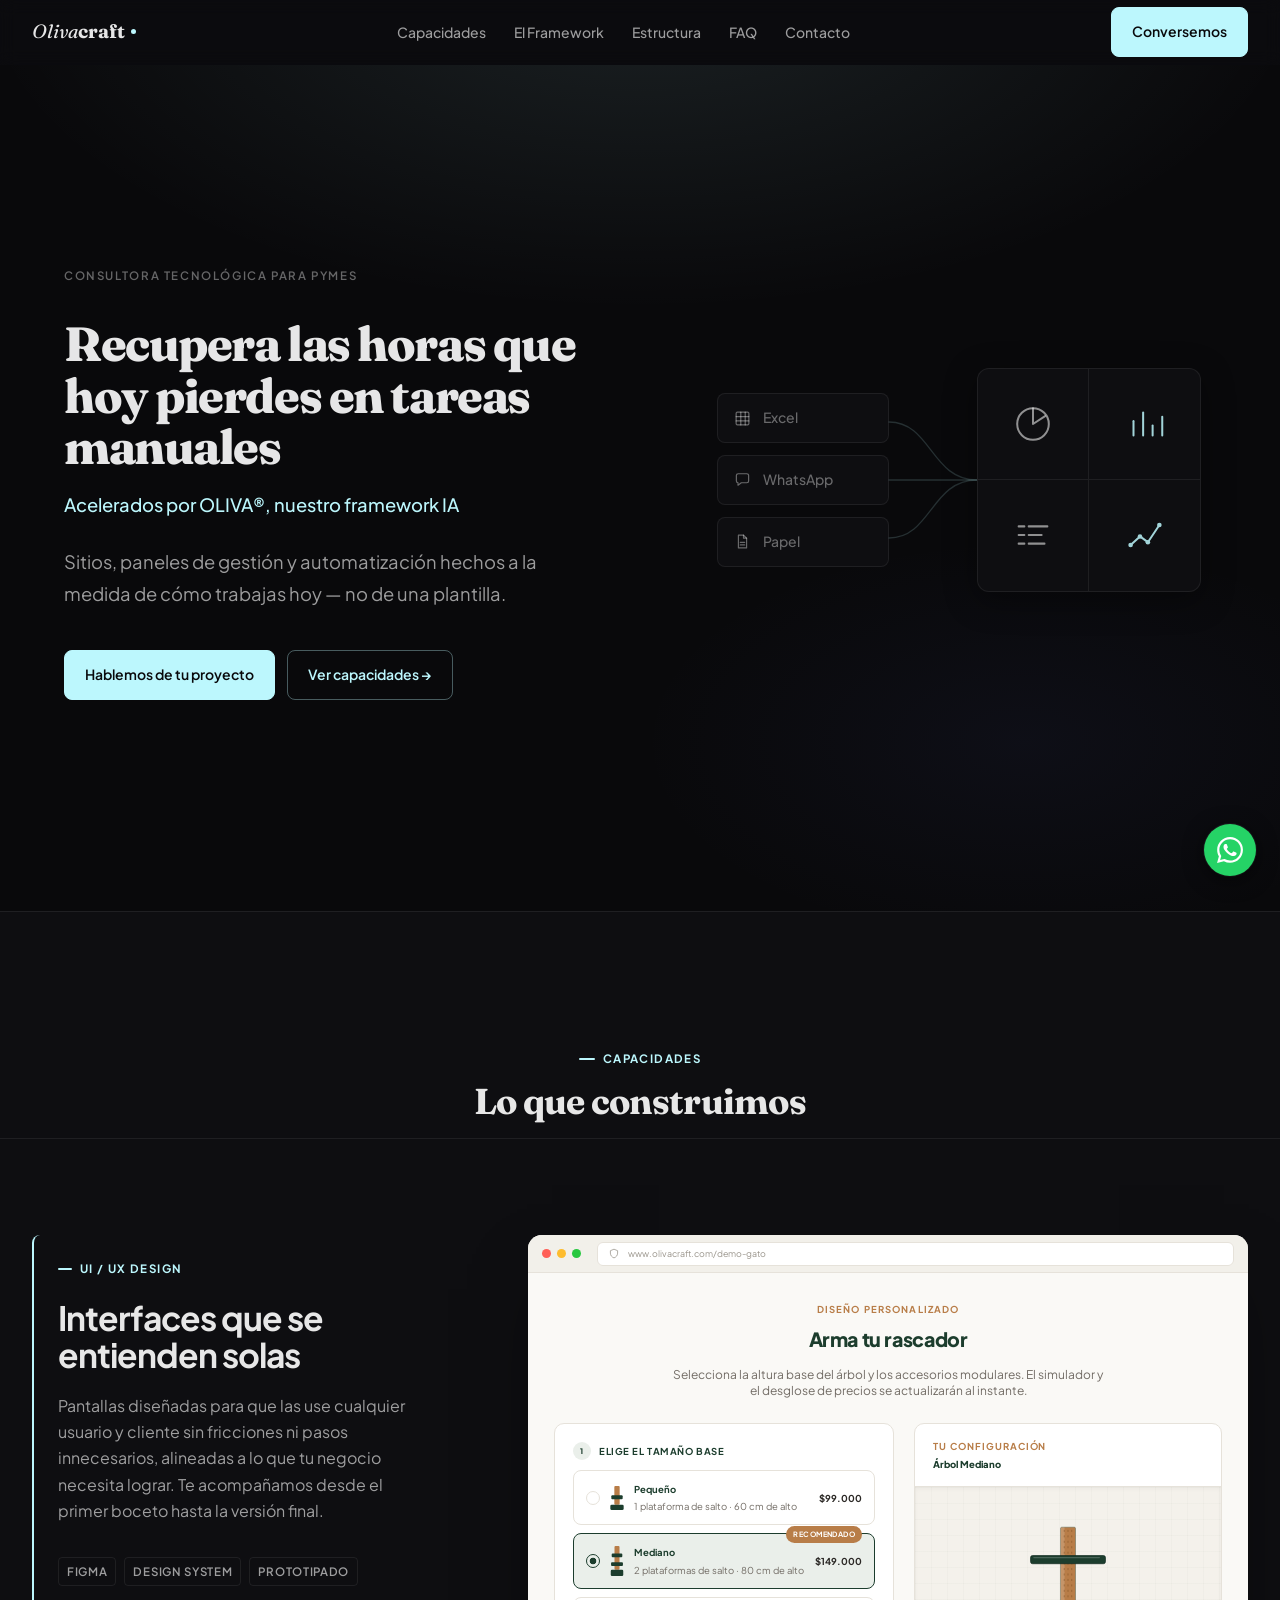
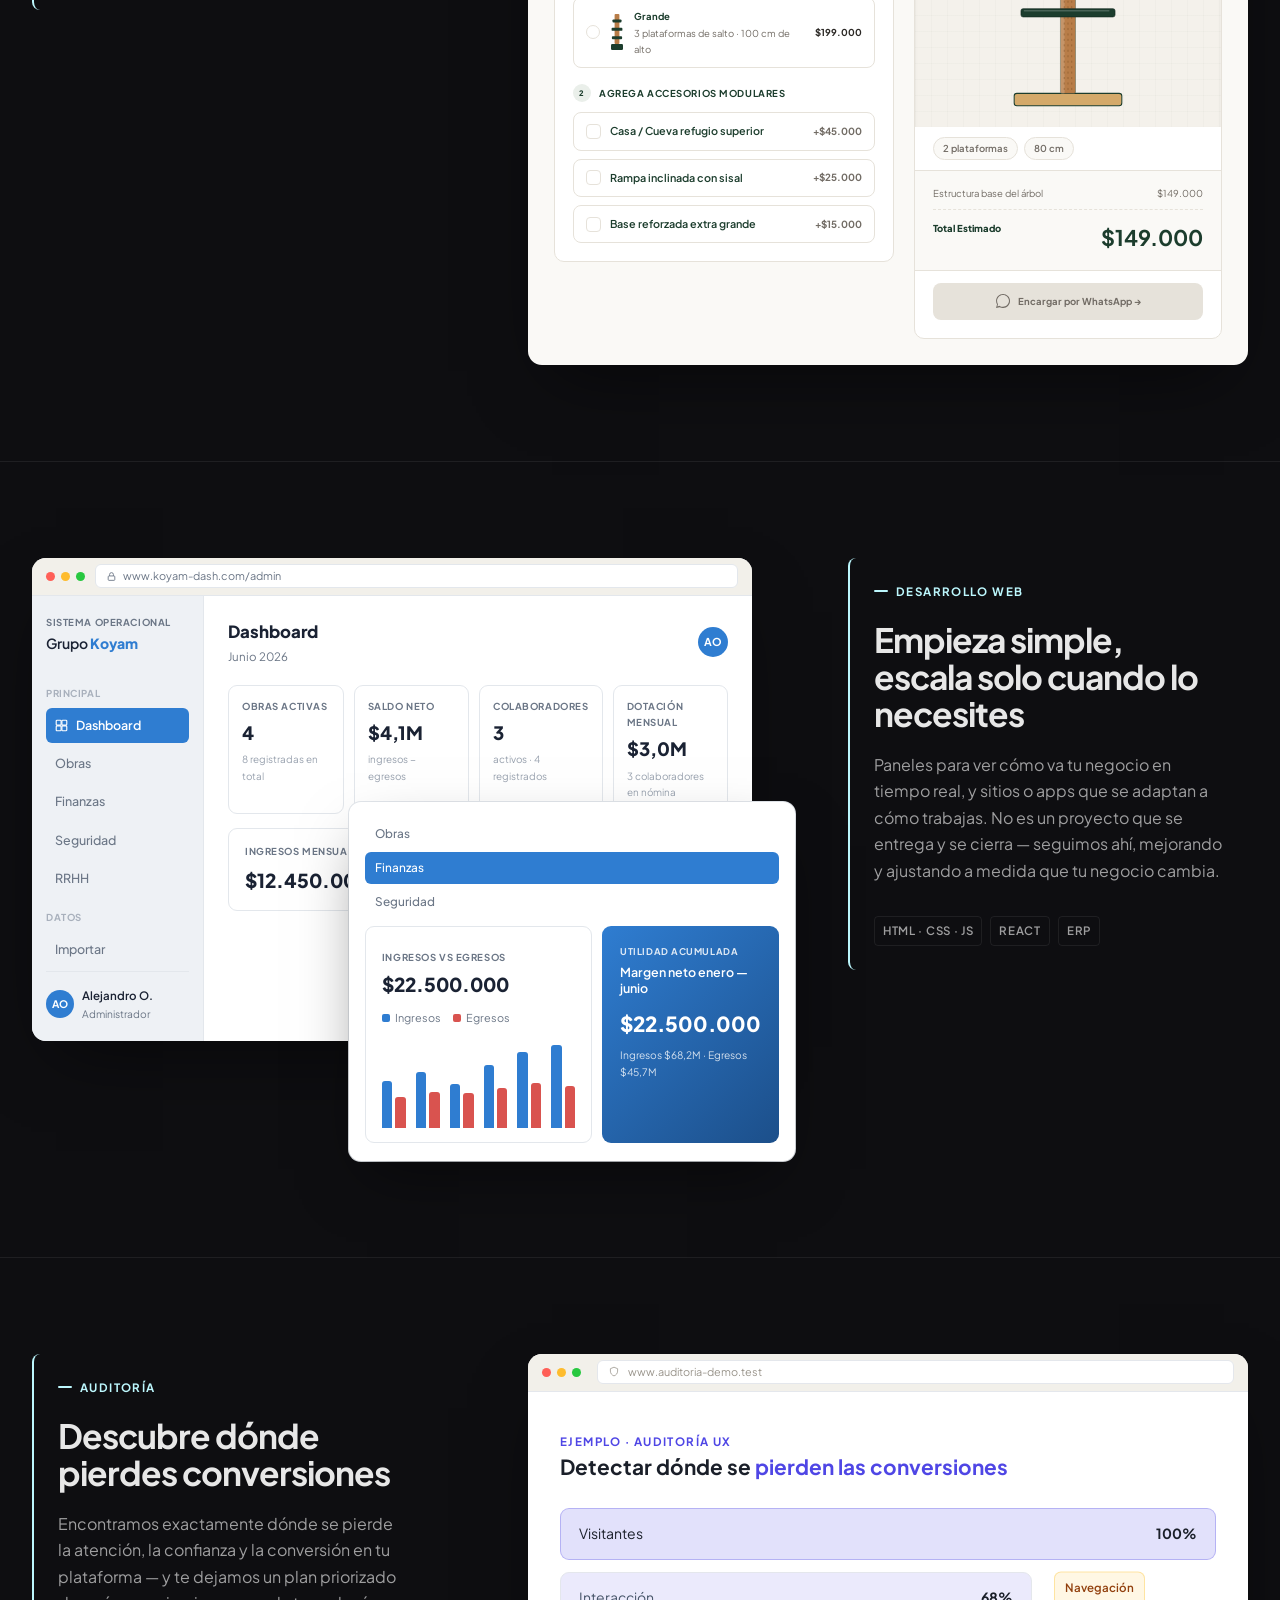
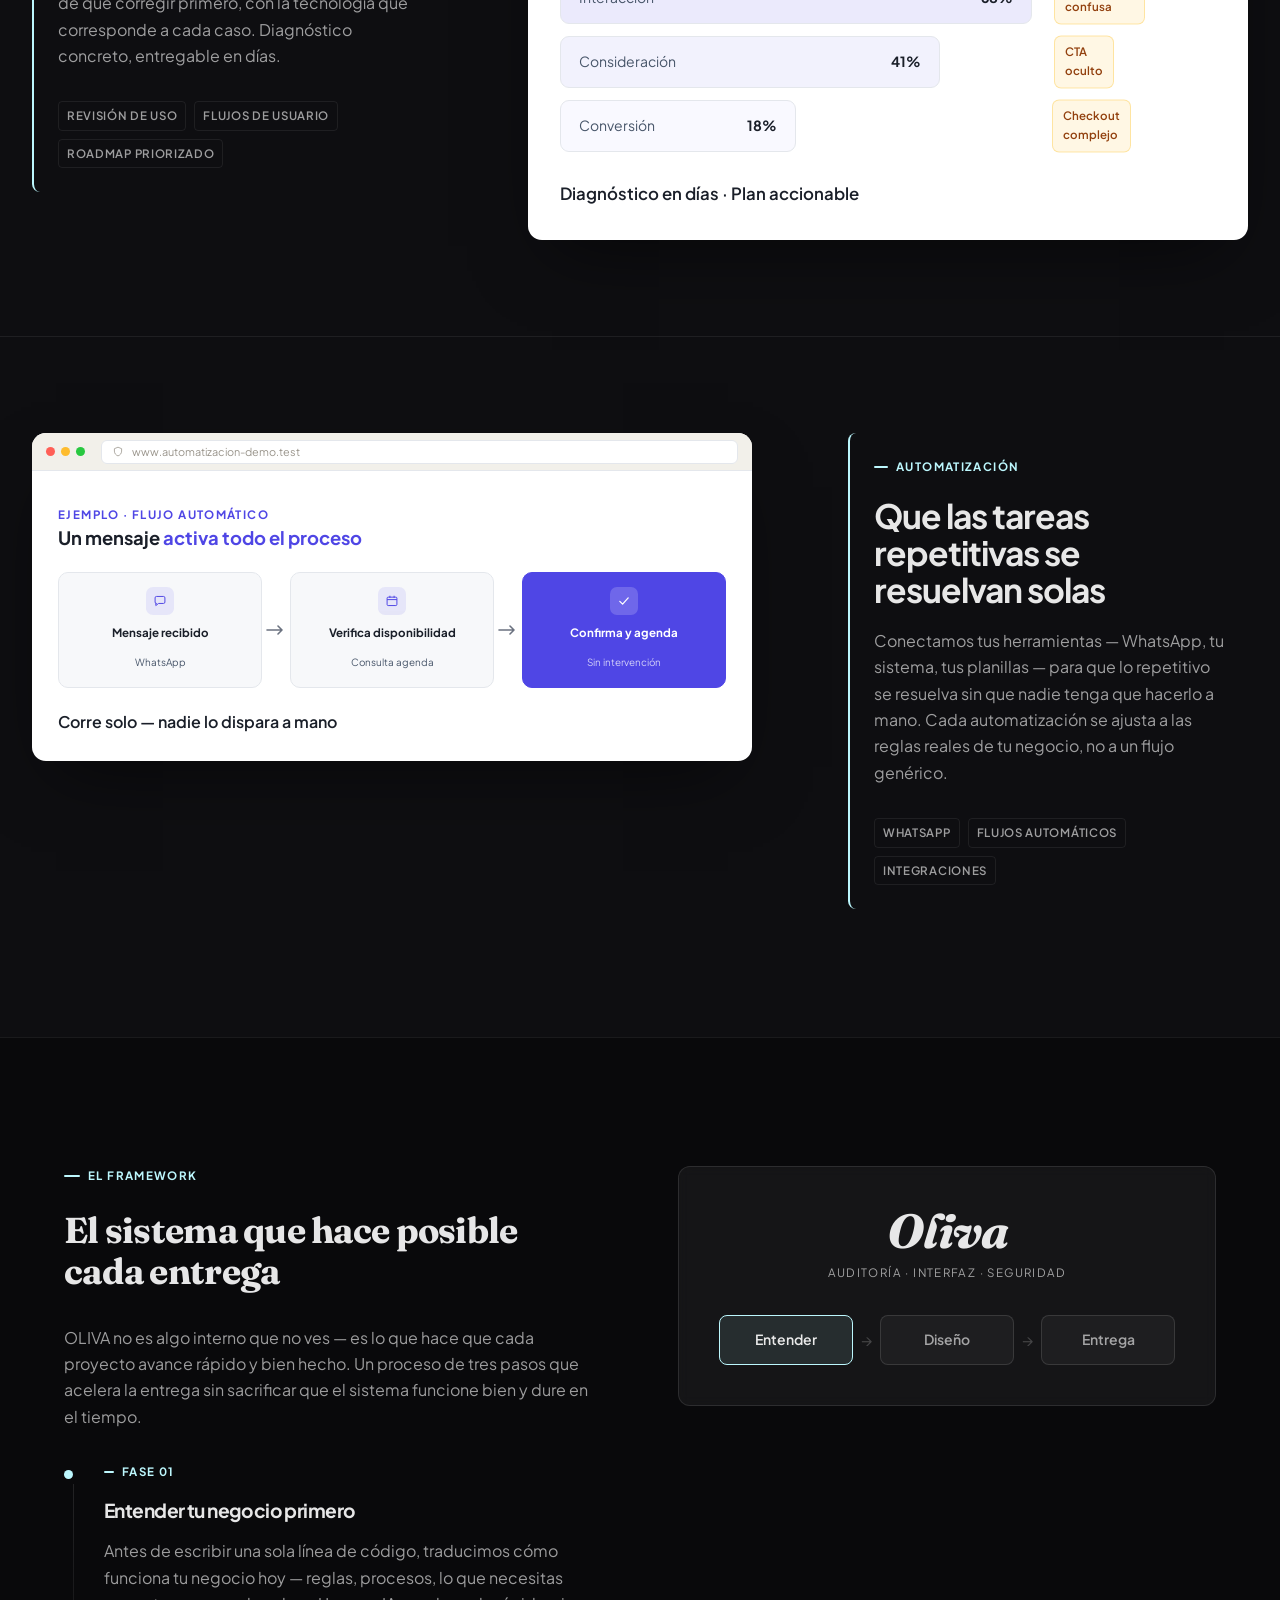
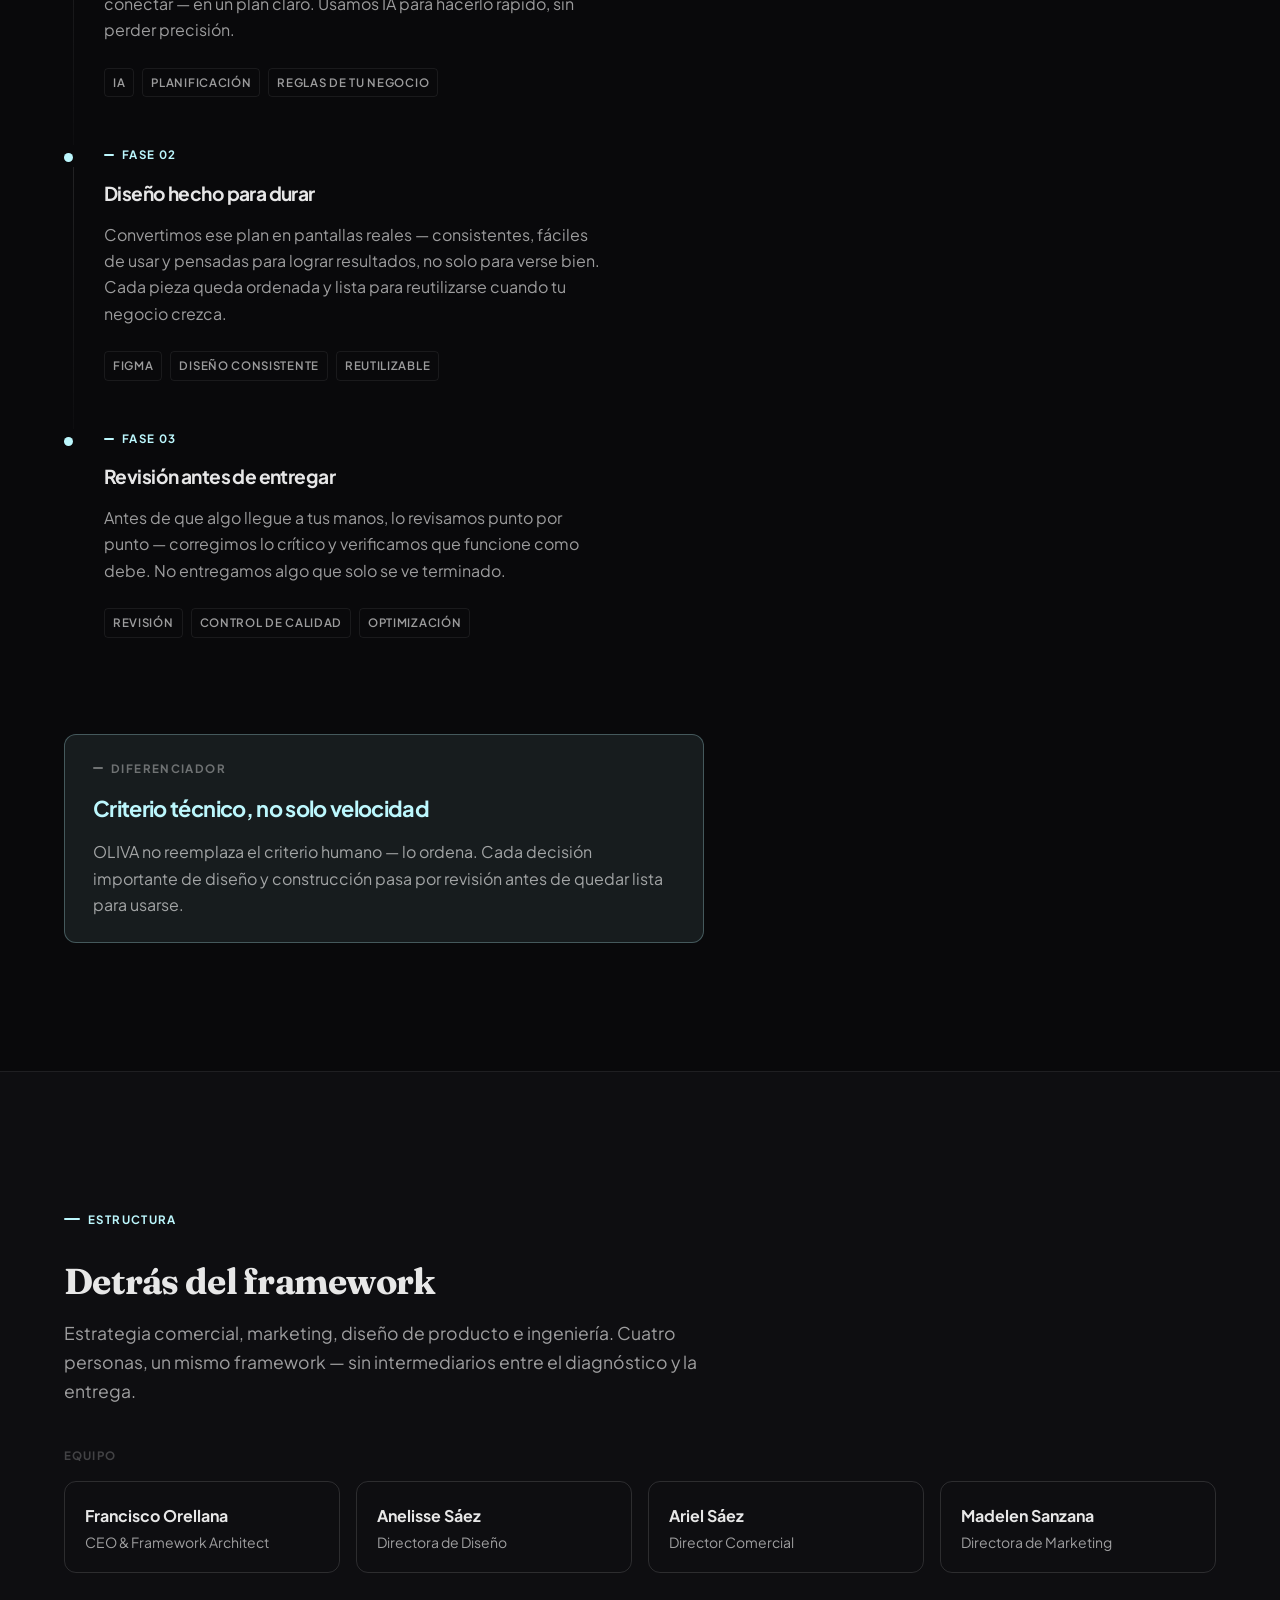
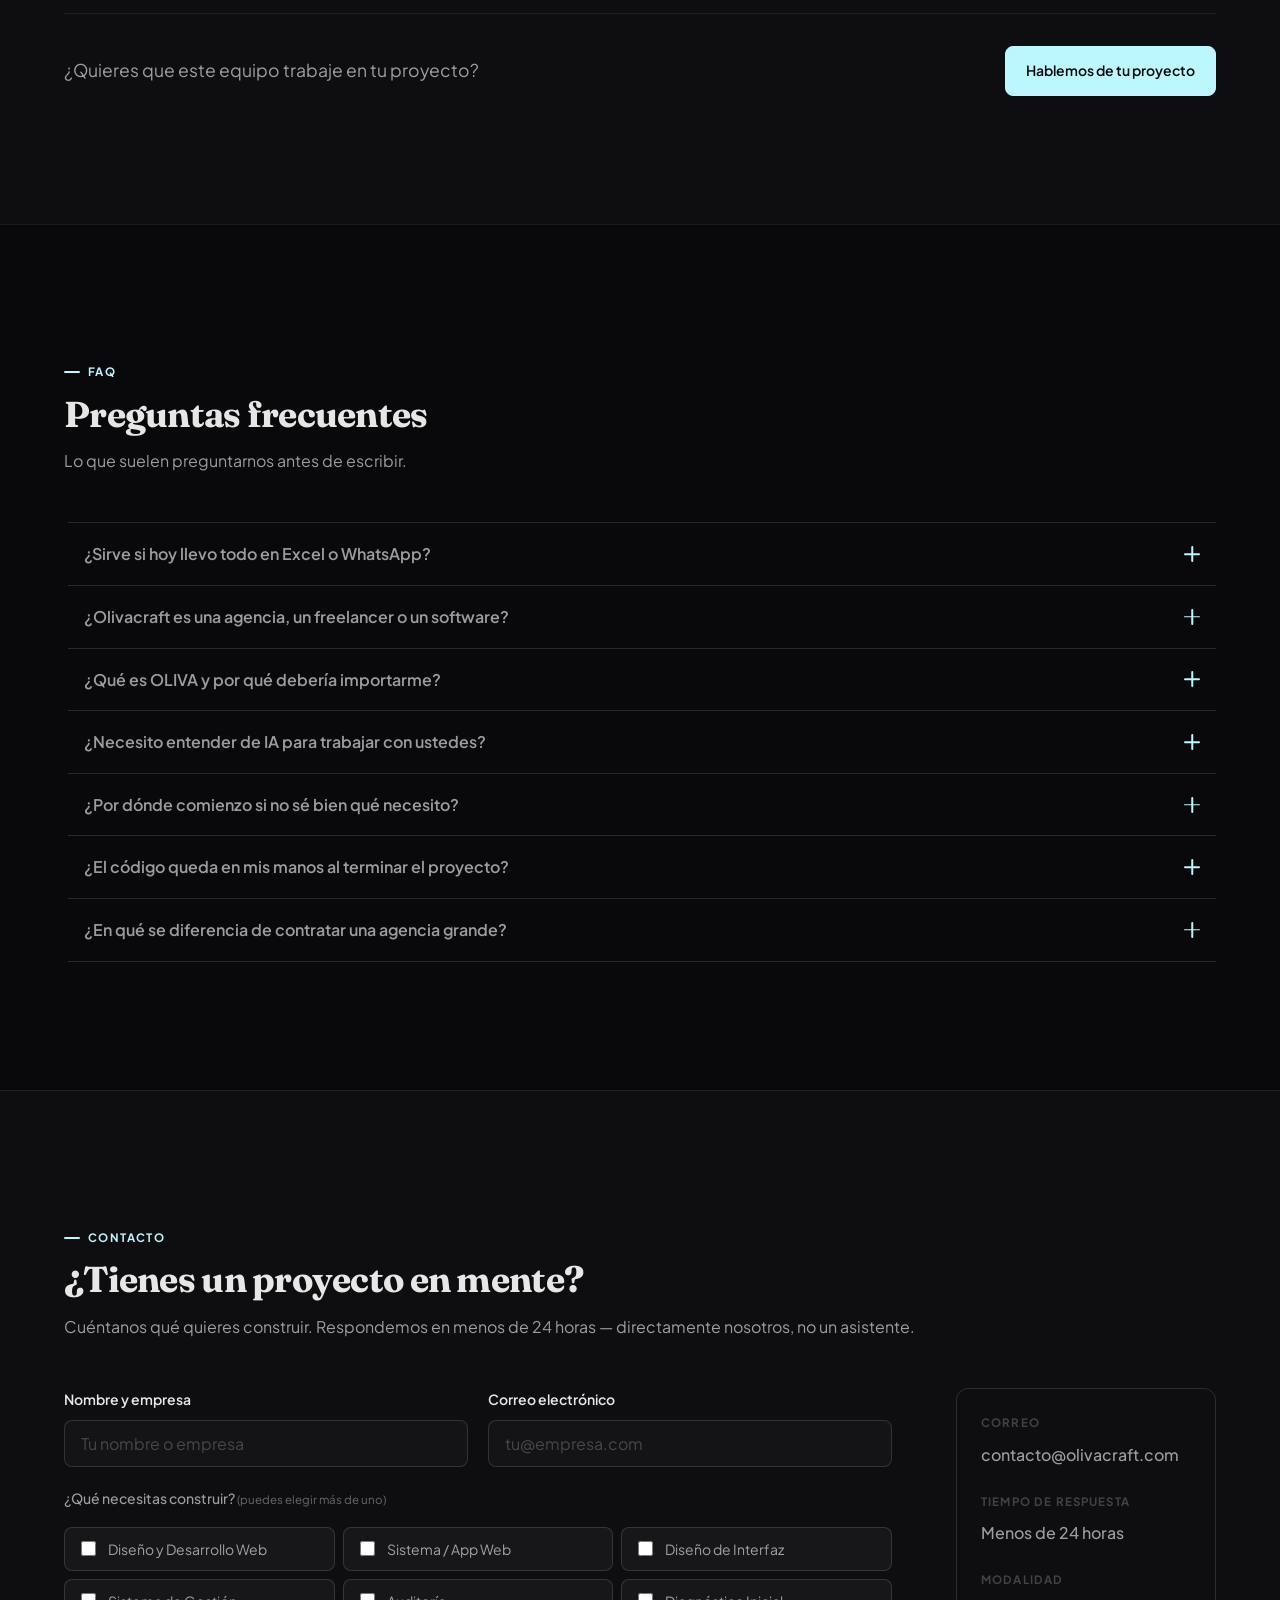
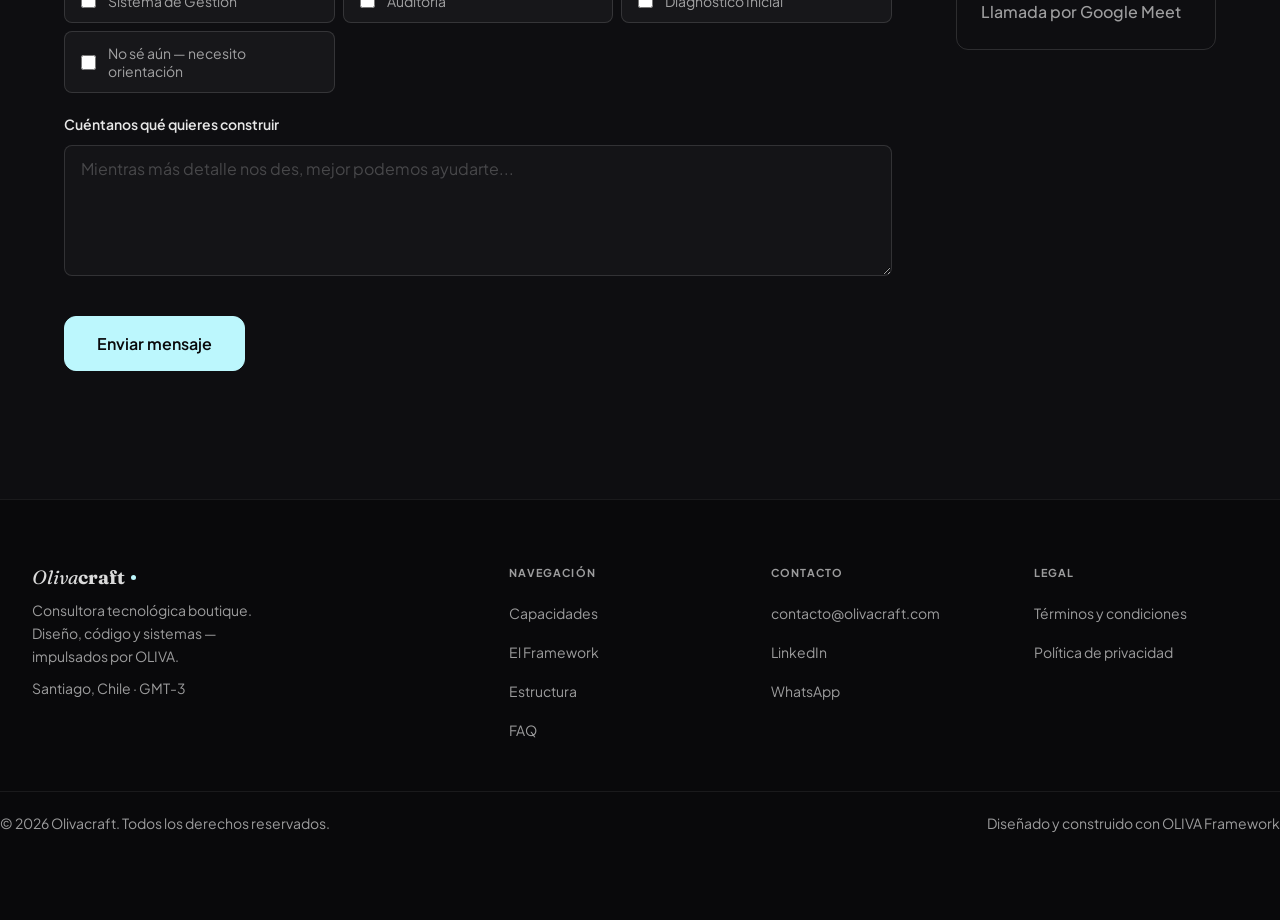
==== commit 33187a6c: "refinamiento visual cruzado con Ane/Gemini: Auditoría, Automatización, GATO, hover del hero y navega" ====
--- a/index.html
+++ b/index.html
@@ -43,6 +43,7 @@
         <li><a href="#faq">FAQ</a></li>
         <li><a href="#contacto">Contacto</a></li>
       </ul>
+      <span class="nav-indicator" aria-hidden="true"></span>
       <a href="#contacto" class="btn btn-primary nav-cta">Conversemos</a>
       <button class="nav-toggle" aria-label="Abrir menú" aria-expanded="false">
         <span></span><span></span><span></span>
@@ -153,13 +154,13 @@
 
     <!-- SERVICIOS -->
     <section id="servicios">
-      <div class="servicios-header container">
+      <div class="servicios-header container" data-reveal>
         <span class="section-label">Capacidades</span>
         <h2>Lo que construimos</h2>
       </div>
 
       <!-- UI/UX — apilado: texto arriba, mockup real ancho abajo -->
-      <div class="narrative-block narrative-block--wide">
+      <div class="narrative-block narrative-block--wide" data-reveal>
         <div class="narrative-text">
           <span class="narrative-label">UI / UX Design</span>
           <h3>Interfaces que se entienden solas</h3>
@@ -195,7 +196,7 @@
                     <div class="gato-size-list">
                       <div class="gato-size-card" data-size="small">
                         <span class="gato-radio"></span>
-                        <svg class="gato-tree-icn" width="14" height="24" viewBox="0 0 20 36" fill="none"><rect x="6" y="0" width="8" height="28" rx="1.5" fill="#B87D48"/><rect x="0" y="28" width="20" height="8" rx="2" fill="#1C3D2D"/><rect x="3" y="14" width="17" height="6" rx="1.5" fill="#1C3D2D"/></svg>
+                        <svg class="gato-tree-icn" width="14" height="24" viewBox="0 0 20 36" fill="none"><rect x="6" y="0" width="8" height="28" rx="1.5" fill="#B87D48"/><rect x="0" y="28" width="20" height="8" rx="2" fill="#1C3D2D"/><rect x="1.5" y="14" width="17" height="6" rx="1.5" fill="#1C3D2D"/></svg>
                         <div class="gato-size-card__info">
                           <div class="gato-size-card__name">Pequeño</div>
                           <div class="gato-size-card__desc">1 plataforma de salto · 60 cm de alto</div>
@@ -205,7 +206,7 @@
                       <div class="gato-size-card gato-size-card--active" data-size="medium">
                         <span class="gato-size-card__badge">Recomendado</span>
                         <span class="gato-radio"></span>
-                        <svg class="gato-tree-icn" width="14" height="30" viewBox="0 0 20 48" fill="none"><rect x="6" y="0" width="8" height="38" rx="1.5" fill="#B87D48"/><rect x="0" y="38" width="20" height="10" rx="2" fill="#1C3D2D"/><rect x="3" y="12" width="17" height="6" rx="1.5" fill="#1C3D2D"/><rect x="1" y="26" width="19" height="6" rx="1.5" fill="#1C3D2D"/></svg>
+                        <svg class="gato-tree-icn" width="14" height="30" viewBox="0 0 20 48" fill="none"><rect x="6" y="0" width="8" height="38" rx="1.5" fill="#B87D48"/><rect x="0" y="38" width="20" height="10" rx="2" fill="#1C3D2D"/><rect x="1.5" y="12" width="17" height="6" rx="1.5" fill="#1C3D2D"/><rect x="0.5" y="26" width="19" height="6" rx="1.5" fill="#1C3D2D"/></svg>
                         <div class="gato-size-card__info">
                           <div class="gato-size-card__name">Mediano</div>
                           <div class="gato-size-card__desc">2 plataformas de salto · 80 cm de alto</div>
@@ -214,7 +215,7 @@
                       </div>
                       <div class="gato-size-card" data-size="large">
                         <span class="gato-radio"></span>
-                        <svg class="gato-tree-icn" width="14" height="36" viewBox="0 0 20 60" fill="none"><rect x="6" y="0" width="8" height="50" rx="1.5" fill="#B87D48"/><rect x="0" y="50" width="20" height="10" rx="2" fill="#1C3D2D"/><rect x="5" y="9" width="15" height="5" rx="1.5" fill="#1C3D2D"/><rect x="2" y="23" width="18" height="5" rx="1.5" fill="#1C3D2D"/><rect x="3" y="37" width="17" height="5" rx="1.5" fill="#1C3D2D"/></svg>
+                        <svg class="gato-tree-icn" width="14" height="36" viewBox="0 0 20 60" fill="none"><rect x="6" y="0" width="8" height="50" rx="1.5" fill="#B87D48"/><rect x="0" y="50" width="20" height="10" rx="2" fill="#1C3D2D"/><rect x="2.5" y="9" width="15" height="5" rx="1.5" fill="#1C3D2D"/><rect x="1" y="23" width="18" height="5" rx="1.5" fill="#1C3D2D"/><rect x="1.5" y="37" width="17" height="5" rx="1.5" fill="#1C3D2D"/></svg>
                         <div class="gato-size-card__info">
                           <div class="gato-size-card__name">Grande</div>
                           <div class="gato-size-card__desc">3 plataformas de salto · 100 cm de alto</div>
@@ -269,7 +270,6 @@
                   <div class="gato-breakdown">
                     <div class="gato-row"><span>Estructura base del árbol</span><span id="gato-base-price">$149.000</span></div>
                     <div class="gato-row" id="gato-addons-row" style="display:none;"><span>Accesorios adicionales</span><span id="gato-addons-price">+$0</span></div>
-                    <div class="gato-row"><span>Despacho a regiones</span><span>Por pagar (Starken)</span></div>
                     <div class="gato-row gato-row--total"><span>Total Estimado</span><b id="gato-total-price">$149.000</b></div>
                   </div>
                   <a class="gato-cta" id="gato-order-btn" href="#" aria-disabled="true" tabindex="-1">
@@ -284,7 +284,7 @@
       </div>
 
       <!-- Desarrollo Web — mockup real de Koyam (2 ventanas), texto en columna fija -->
-      <div class="narrative-block narrative-block--reverse narrative-block--wide">
+      <div class="narrative-block narrative-block--reverse narrative-block--wide" data-reveal>
         <div class="narrative-visual">
           <div class="koyam-embed">
             <div class="koyam-browser">
@@ -412,15 +412,15 @@
       </div>
 
       <!-- Auditoría UX — texto izq, mockup real der (estilo Creacort, dominio ficticio) -->
-      <div class="narrative-block narrative-block--wide">
+      <div class="narrative-block narrative-block--wide" data-reveal>
         <div class="narrative-text">
           <span class="narrative-label">Auditoría</span>
           <h3>Descubre dónde pierdes conversiones</h3>
-          <p>Encontramos exactamente dónde se pierde la atención, la confianza y la conversión en tu plataforma. Diagnóstico concreto, entregable en días, plan de acción inmediato.</p>
+          <p>Encontramos exactamente dónde se pierde la atención, la confianza y la conversión en tu plataforma — y te dejamos un plan priorizado de qué corregir primero, con la tecnología que corresponde a cada caso. Diagnóstico concreto, entregable en días.</p>
           <div class="servicio-tags">
             <span class="servicio-tag">Revisión de uso</span>
             <span class="servicio-tag">Flujos de usuario</span>
-            <span class="servicio-tag">Reporte accionable</span>
+            <span class="servicio-tag">Roadmap priorizado</span>
           </div>
         </div>
         <div class="narrative-visual">
@@ -441,23 +441,24 @@
               <h4 class="cc-title">Detectar dónde se <span class="cc-accent">pierden las conversiones</span></h4>
 
               <div class="cc-funnel">
-                <div class="cc-funnel-row" style="--w:100%">
+                <div class="cc-funnel-row" style="--w:100%; --t:.16">
                   <span class="cc-funnel-label">Visitantes</span>
                   <span class="cc-funnel-value">100%</span>
                 </div>
-                <div class="cc-funnel-row cc-funnel-row--flag" style="--w:87%">
+                <div class="cc-funnel-row cc-funnel-row--flag" style="--w:72%; --t:.11; --fl:102.78%">
                   <span class="cc-funnel-label">Interacción</span>
                   <span class="cc-funnel-value">68%</span>
                   <span class="cc-flag">Navegación confusa</span>
                 </div>
-                <div class="cc-funnel-row cc-funnel-row--flag" style="--w:74%">
+                <div class="cc-funnel-row cc-funnel-row--flag" style="--w:58%; --t:.07; --fl:127.59%">
                   <span class="cc-funnel-label">Consideración</span>
                   <span class="cc-funnel-value">41%</span>
                   <span class="cc-flag">CTA oculto</span>
                 </div>
-                <div class="cc-funnel-row" style="--w:50%">
+                <div class="cc-funnel-row cc-funnel-row--flag" style="--w:36%; --t:.03; --fl:205.56%">
                   <span class="cc-funnel-label">Conversión</span>
                   <span class="cc-funnel-value">18%</span>
+                  <span class="cc-flag">Checkout complejo</span>
                 </div>
               </div>
 
@@ -467,85 +468,57 @@
         </div>
       </div>
 
-      <!-- Estrategia Digital — mockup real (roadmap/timeline), texto der -->
-      <div class="narrative-block narrative-block--reverse narrative-block--wide">
+      <!-- Automatización — mockup ilustrativo (mensaje dispara flujo automático), texto der -->
+      <div class="narrative-block narrative-block--reverse narrative-block--wide" data-reveal>
         <div class="narrative-visual">
-          <div class="rm-embed">
-            <div class="rm-toolbar">
+          <div class="at-embed">
+            <div class="at-toolbar">
               <div class="gato-tl">
                 <span class="gato-dot gato-dot--red"></span>
                 <span class="gato-dot gato-dot--yellow"></span>
                 <span class="gato-dot gato-dot--green"></span>
               </div>
-              <div class="rm-address">
+              <div class="at-address">
                 <svg width="12" height="12" viewBox="0 0 20 20" fill="none" stroke="currentColor" stroke-width="1.3"><path d="M10 2l6 2.5v4c0 4-2.6 6.8-6 8-3.4-1.2-6-4-6-8v-4z"/></svg>
-                www.roadmap-demo.test
-              </div>
-            </div>
-            <div class="rm-body">
-              <span class="rm-eyebrow">Ejemplo · Roadmap</span>
-              <h4 class="rm-title">Crear un sitio web simple</h4>
-
-              <div class="rm-cal">
-                <div class="rm-cal-head">
-                  <div>Fase</div>
-                  <div>3 NOV</div>
-                  <div>10 NOV</div>
-                  <div>17 NOV</div>
-                  <div>24 NOV</div>
-                  <div>1 DIC</div>
-                </div>
-
-                <div class="rm-cal-row">
-                  <div class="rm-cal-row-label"><b>Diagnóstico</b><span>Sem. 1</span></div>
-                  <div class="rm-cal-track">
-                    <div></div><div></div><div></div><div></div><div></div>
-                    <div class="rm-bar" style="left:0%; width:20%;">Diagnóstico</div>
-                  </div>
-                </div>
-
-                <div class="rm-cal-row">
-                  <div class="rm-cal-row-label"><b>Diseño</b><span>Sem. 2</span></div>
-                  <div class="rm-cal-track">
-                    <div></div><div></div><div></div><div></div><div></div>
-                    <div class="rm-bar" style="left:20%; width:20%;">Diseño</div>
-                  </div>
-                </div>
-
-                <div class="rm-cal-row">
-                  <div class="rm-cal-row-label"><b>Desarrollo</b><span>Sem. 3–4</span></div>
-                  <div class="rm-cal-track">
-                    <div></div><div></div><div></div><div></div><div></div>
-                    <div class="rm-bar" style="left:40%; width:40%;">Desarrollo</div>
-                  </div>
-                </div>
-
-                <div class="rm-cal-row">
-                  <div class="rm-cal-row-label"><b>Lanzamiento</b><span>Sem. 5</span></div>
-                  <div class="rm-cal-track">
-                    <div></div><div></div><div></div><div></div><div></div>
-                    <div class="rm-bar rm-bar--accent" style="left:80%; width:20%;">Live</div>
-                  </div>
-                </div>
-              </div>
-
-              <div class="rm-impacts">
-                <div><b>Diagnóstico</b> — define el alcance real, evita construir de más</div>
-                <div><b>Diseño</b> — cliente valida antes de programar una línea</div>
-                <div><b>Desarrollo</b> — sitio funcional, no maqueta</div>
-                <div><b>Lanzamiento</b> — listo para recibir visitas</div>
-              </div>
+                www.automatizacion-demo.test
+              </div>
+            </div>
+            <div class="at-body">
+              <span class="at-eyebrow">Ejemplo · Flujo automático</span>
+              <h4 class="at-title">Un mensaje <span class="at-accent">activa todo el proceso</span></h4>
+
+              <div class="at-flow">
+                <div class="at-node">
+                  <span class="at-node__ic"><svg width="14" height="14" viewBox="0 0 20 20" fill="none" stroke="currentColor" stroke-width="1.4"><path d="M3 5.5a2 2 0 0 1 2-2h10a2 2 0 0 1 2 2v6a2 2 0 0 1-2 2H8l-4 3v-3H5a2 2 0 0 1-2-2v-6z"/></svg></span>
+                  <b>Mensaje recibido</b>
+                  <span>WhatsApp</span>
+                </div>
+                <div class="at-arrow"><svg width="20" height="10" viewBox="0 0 20 10" fill="none" stroke="currentColor" stroke-width="1.6" stroke-linecap="round" stroke-linejoin="round"><path d="M1 5h15M12 1l4 4-4 4"/></svg></div>
+                <div class="at-node">
+                  <span class="at-node__ic"><svg width="14" height="14" viewBox="0 0 20 20" fill="none" stroke="currentColor" stroke-width="1.4"><rect x="3" y="4.5" width="14" height="12" rx="1.5"/><path d="M3 8h14M7 2.5v3M13 2.5v3"/></svg></span>
+                  <b>Verifica disponibilidad</b>
+                  <span>Consulta agenda</span>
+                </div>
+                <div class="at-arrow"><svg width="20" height="10" viewBox="0 0 20 10" fill="none" stroke="currentColor" stroke-width="1.6" stroke-linecap="round" stroke-linejoin="round"><path d="M1 5h15M12 1l4 4-4 4"/></svg></div>
+                <div class="at-node at-node--accent">
+                  <span class="at-node__ic"><svg width="14" height="14" viewBox="0 0 20 20" fill="none" stroke="currentColor" stroke-width="1.8" stroke-linecap="round" stroke-linejoin="round"><path d="M4 10.5l4 4 8-9"/></svg></span>
+                  <b>Confirma y agenda</b>
+                  <span>Sin intervención</span>
+                </div>
+              </div>
+
+              <p class="at-caption">Corre solo — nadie lo dispara a mano</p>
             </div>
           </div>
         </div>
         <div class="narrative-text">
-          <span class="narrative-label">Estrategia Digital</span>
-          <h3>Antes de comprometer presupuesto, sabes en qué orden construir</h3>
-          <p>Identificamos qué construir primero y en qué orden, con la tecnología que mejor se ajusta a tu negocio — para que cada decisión tenga respaldo antes de ejecutar.</p>
+          <span class="narrative-label">Automatización</span>
+          <h3>Que las tareas repetitivas se resuelvan solas</h3>
+          <p>Conectamos tus herramientas — WhatsApp, tu sistema, tus planillas — para que lo repetitivo se resuelva sin que nadie tenga que hacerlo a mano. Cada automatización se ajusta a las reglas reales de tu negocio, no a un flujo genérico.</p>
           <div class="servicio-tags">
-            <span class="servicio-tag">Roadmap</span>
-            <span class="servicio-tag">Evaluación técnica</span>
-            <span class="servicio-tag">Mentoría</span>
+            <span class="servicio-tag">WhatsApp</span>
+            <span class="servicio-tag">Flujos automáticos</span>
+            <span class="servicio-tag">Integraciones</span>
           </div>
         </div>
       </div>
@@ -558,7 +531,7 @@
         <div class="framework-layout">
 
           <div class="framework-content">
-            <div class="framework-header">
+            <div class="framework-header" data-reveal>
               <span class="section-label">El Framework</span>
               <h2>El sistema que hace posible cada entrega</h2>
             </div>
@@ -643,30 +616,30 @@
       <div class="section-inner container">
         <span class="section-label">Estructura</span>
 
-        <div class="estudio-intro">
+        <div class="estudio-intro" data-reveal>
           <h2>Detrás del framework</h2>
           <p>Estrategia comercial, marketing, diseño de producto e ingeniería. Cuatro personas, un mismo framework — sin intermediarios entre el diagnóstico y la entrega.</p>
         </div>
 
         <span class="equipo-titulo">Equipo</span>
-        <div class="estudio-team">
-
-          <div class="persona-card">
+        <div class="estudio-team" data-reveal-group>
+
+          <div class="persona-card" data-reveal-item>
             <span class="persona-name">Francisco Orellana</span>
             <span class="persona-role">CEO &amp; Framework Architect</span>
           </div>
 
-          <div class="persona-card">
+          <div class="persona-card" data-reveal-item>
             <span class="persona-name">Anelisse Sáez</span>
             <span class="persona-role">Directora de Diseño</span>
           </div>
 
-          <div class="persona-card">
+          <div class="persona-card" data-reveal-item>
             <span class="persona-name">Ariel Sáez</span>
             <span class="persona-role">Director Comercial</span>
           </div>
 
-          <div class="persona-card">
+          <div class="persona-card" data-reveal-item>
             <span class="persona-name">Madelen Sanzana</span>
             <span class="persona-role">Directora de Marketing</span>
           </div>
@@ -684,14 +657,14 @@
     <!-- FAQ -->
     <section id="faq">
       <div class="section-inner container">
-        <div class="section-header">
+        <div class="section-header" data-reveal>
           <span class="section-label">FAQ</span>
           <h2>Preguntas frecuentes</h2>
           <p class="section-sub">Lo que suelen preguntarnos antes de escribir.</p>
         </div>
-        <div class="faq-list">
-
-          <div class="faq-item">
+        <div class="faq-list" data-reveal-group>
+
+          <div class="faq-item" data-reveal-item>
             <button class="faq-q" aria-expanded="false" aria-controls="faq-a-0">
               <span>¿Sirve si hoy llevo todo en Excel o WhatsApp?</span>
               <span class="faq-icon" aria-hidden="true"></span>
@@ -703,7 +676,7 @@
             </div>
           </div>
 
-          <div class="faq-item">
+          <div class="faq-item" data-reveal-item>
             <button class="faq-q" aria-expanded="false" aria-controls="faq-a-1">
               <span>¿Olivacraft es una agencia, un freelancer o un software?</span>
               <span class="faq-icon" aria-hidden="true"></span>
@@ -715,7 +688,7 @@
             </div>
           </div>
 
-          <div class="faq-item">
+          <div class="faq-item" data-reveal-item>
             <button class="faq-q" aria-expanded="false" aria-controls="faq-a-2">
               <span>¿Qué es OLIVA y por qué debería importarme?</span>
               <span class="faq-icon" aria-hidden="true"></span>
@@ -727,7 +700,7 @@
             </div>
           </div>
 
-          <div class="faq-item">
+          <div class="faq-item" data-reveal-item>
             <button class="faq-q" aria-expanded="false" aria-controls="faq-a-3">
               <span>¿Necesito entender de IA para trabajar con ustedes?</span>
               <span class="faq-icon" aria-hidden="true"></span>
@@ -739,7 +712,7 @@
             </div>
           </div>
 
-          <div class="faq-item">
+          <div class="faq-item" data-reveal-item>
             <button class="faq-q" aria-expanded="false" aria-controls="faq-a-4">
               <span>¿Por dónde comienzo si no sé bien qué necesito?</span>
               <span class="faq-icon" aria-hidden="true"></span>
@@ -751,7 +724,7 @@
             </div>
           </div>
 
-          <div class="faq-item">
+          <div class="faq-item" data-reveal-item>
             <button class="faq-q" aria-expanded="false" aria-controls="faq-a-5">
               <span>¿El código queda en mis manos al terminar el proyecto?</span>
               <span class="faq-icon" aria-hidden="true"></span>
@@ -763,7 +736,7 @@
             </div>
           </div>
 
-          <div class="faq-item">
+          <div class="faq-item" data-reveal-item>
             <button class="faq-q" aria-expanded="false" aria-controls="faq-a-6">
               <span>¿En qué se diferencia de contratar una agencia grande?</span>
               <span class="faq-icon" aria-hidden="true"></span>
@@ -782,7 +755,7 @@
     <!-- CONTACTO -->
     <section id="contacto">
       <div class="section-inner container">
-        <div class="section-header">
+        <div class="section-header" data-reveal>
           <span class="section-label">Contacto</span>
           <h2>¿Tienes un proyecto en mente?</h2>
           <p class="section-sub">Cuéntanos qué quieres construir. Respondemos en menos de 24 horas — directamente nosotros, no un asistente.</p>
@@ -854,6 +827,7 @@
           <span class="wm-oliva">Oliva</span><span class="wm-craft">craft</span><span class="wm-dot">·</span>
         </a>
         <p>Consultora tecnológica boutique. Diseño, código y sistemas — impulsados por OLIVA.</p>
+        <p class="footer-brand__meta">Santiago, Chile · GMT-3</p>
       </div>
 
       <div class="footer-col">
@@ -863,7 +837,6 @@
           <li><a href="#framework">El Framework</a></li>
           <li><a href="#estructura">Estructura</a></li>
           <li><a href="#faq">FAQ</a></li>
-          <li><a href="#contacto">Contacto</a></li>
         </ul>
       </div>
 
@@ -887,6 +860,7 @@
     </div>
     <div class="footer-bottom container">
       <p>© 2026 Olivacraft. Todos los derechos reservados.</p>
+      <p class="footer-credit">Diseñado y construido con OLIVA Framework</p>
     </div>
   </footer>
 
--- a/css/styles.css
+++ b/css/styles.css
@@ -107,6 +107,7 @@
   /* --- Transiciones --- */
   --ease:      0.15s ease;
   --ease-base: 0.2s ease;
+  --ease-premium: cubic-bezier(0.23, 1, 0.32, 1);   /* curva compartida — scroll-reveal, indicador de nav, navbar progresiva */
 
   /* --- Sombras --- */
   --shadow-btn:     0 4px 20px rgba(188, 247, 253, 0.25);
@@ -169,6 +170,32 @@
     animation-duration:  0.01ms !important;
   }
   html { scroll-behavior: auto; }
+}
+
+/* Scroll-reveal — utilidad sitewide (Gemini + Ane, 2026-08-20). Mismo criterio que el hero:
+   el estado oculto solo existe si el navegador acepta movimiento — con reduced-motion el
+   contenido nace visible, no depende de scroll ni de que el JS llegue a tiempo. */
+@media (prefers-reduced-motion: no-preference) {
+  [data-reveal] {
+    opacity: 0;
+    transform: translateY(24px);
+    transition: opacity .7s var(--ease-premium), transform .7s var(--ease-premium);
+  }
+  [data-reveal].is-visible { opacity: 1; transform: translateY(0); }
+
+  [data-reveal-group] [data-reveal-item] {
+    opacity: 0;
+    transform: translateY(20px);
+    transition: opacity .6s var(--ease-premium), transform .6s var(--ease-premium);
+  }
+  [data-reveal-group].is-visible [data-reveal-item] { opacity: 1; transform: translateY(0); }
+  [data-reveal-group].is-visible [data-reveal-item]:nth-child(1) { transition-delay: .05s; }
+  [data-reveal-group].is-visible [data-reveal-item]:nth-child(2) { transition-delay: .12s; }
+  [data-reveal-group].is-visible [data-reveal-item]:nth-child(3) { transition-delay: .19s; }
+  [data-reveal-group].is-visible [data-reveal-item]:nth-child(4) { transition-delay: .26s; }
+  [data-reveal-group].is-visible [data-reveal-item]:nth-child(5) { transition-delay: .33s; }
+  [data-reveal-group].is-visible [data-reveal-item]:nth-child(6) { transition-delay: .40s; }
+  [data-reveal-group].is-visible [data-reveal-item]:nth-child(7) { transition-delay: .47s; }
 }
 
 
@@ -318,12 +345,21 @@
   position: sticky;
   top: 0;
   z-index: 100;
+  background: rgba(9, 9, 11, 0.4);
+  backdrop-filter: blur(8px);
+  -webkit-backdrop-filter: blur(8px);
+  border-bottom: 1px solid transparent;
+  transition: background .4s ease, backdrop-filter .4s ease, -webkit-backdrop-filter .4s ease, border-color .4s ease;
+}
+/* Se solidifica al bajar del hero — detalle premium, sutil (Ane + Gemini, 2026-08-20) */
+.site-header.is-scrolled {
   background: rgba(9, 9, 11, 0.88);
   backdrop-filter: blur(16px);
   -webkit-backdrop-filter: blur(16px);
-  border-bottom: 1px solid var(--c-border);
+  border-bottom-color: var(--c-border);
 }
 .nav {
+  position: relative;
   display: flex;
   align-items: center;
   justify-content: space-between;
@@ -348,16 +384,19 @@
 .nav-links a.active {
   color: var(--c-cyan);
 }
-.nav-links a.active::after {
-  content: '';
+/* Indicador único que se desliza entre links (Opción A reforzada, mismo criterio del hover del hero) */
+.nav-indicator {
   position: absolute;
-  left: var(--sp-3);
-  right: var(--sp-3);
-  bottom: 2px;
+  left: 0;
   height: 2px;
+  width: 0;
   background: var(--c-cyan);
   border-radius: var(--radius-full);
-}
+  opacity: 0;
+  pointer-events: none;
+  transition: transform .4s var(--ease-premium), width .4s var(--ease-premium), opacity .25s ease;
+}
+.nav-indicator.is-active { opacity: 1; }
 .nav-cta { display: none; }
 
 .nav-toggle {
@@ -905,9 +944,14 @@
 .footer-brand .wm-dot   { color: var(--c-cyan); }
 .footer-brand p {
   font-size: var(--text-sm);
-  color: var(--c-od-muted);
+  color: var(--c-ink-soft);
   max-width: 220px;
   line-height: var(--lh-relaxed);
+}
+.footer-brand__meta {
+  font-size: var(--text-xs);
+  color: var(--c-ink-soft);
+  margin-top: var(--sp-2);
 }
 .footer-col-title {
   display: block;
@@ -915,26 +959,31 @@
   font-weight: var(--fw-bold);
   letter-spacing: var(--ls-wider);
   text-transform: uppercase;
-  color: var(--c-od-dim);
+  color: var(--c-ink-soft);
   margin-bottom: var(--sp-4);
 }
 .footer-col ul { display: flex; flex-direction: column; gap: var(--sp-3); }
 .footer-col a {
   font-size: var(--text-sm);
-  color: var(--c-od-body);
+  color: var(--c-ink-soft);
   transition: color var(--ease);
 }
 .footer-col a:hover { color: var(--c-od-text); }
 
 .footer-bottom {
   border-top: 1px solid var(--c-od-line);
-  padding: var(--sp-5) 0;
+  padding: var(--sp-5) 0 calc(var(--sp-5) + 64px);
+  display: flex;
+  flex-wrap: wrap;
+  align-items: center;
+  justify-content: space-between;
+  gap: var(--sp-3);
 }
 .footer-bottom p {
   font-size: var(--text-sm);
-  color: var(--c-od-faint);
-  text-align: center;
-}
+  color: var(--c-ink-soft);
+}
+.footer-credit { color: var(--c-ink-soft); }
 
 
 /* =============================================
@@ -1078,17 +1127,26 @@
   border: 1px solid var(--c-border);
   border-radius: var(--radius-sm);
   padding: var(--sp-3) var(--sp-4);
-  color: var(--c-ink-soft);
+  color: var(--c-ink-muted);
   font-size: var(--text-sm);
   font-weight: var(--fw-medium);
   white-space: nowrap;
+  transition: border-color .25s ease, background .25s ease, color .25s ease;
 }
 .hero-chip svg {
   width: 17px;
   height: 17px;
-  color: var(--c-ink-soft);
+  color: var(--c-ink-muted);
   flex-shrink: 0;
-}
+  transition: color .25s ease;
+}
+/* Hover — pasa el mouse por un chip para ver su conector encenderse (Opción A, contraste reforzado a pedido de Ane) */
+.hero-chip:hover {
+  border-color: rgba(188, 247, 253, .6);
+  background: rgba(188, 247, 253, .07);
+  color: var(--c-ink);
+}
+.hero-chip:hover svg { color: var(--c-cyan); }
 .hero-lines {
   width: 88px;
   height: 220px;
@@ -1100,6 +1158,15 @@
   stroke: rgba(188, 247, 253, 0.16);
   stroke-width: 1.4;
   stroke-linecap: round;
+  transition: stroke .25s ease, stroke-width .25s ease, filter .25s ease, opacity .25s ease;
+}
+.hero-diagram:has(.hero-chip:nth-child(1):hover) .hero-lines path:nth-of-type(1),
+.hero-diagram:has(.hero-chip:nth-child(2):hover) .hero-lines path:nth-of-type(2),
+.hero-diagram:has(.hero-chip:nth-child(3):hover) .hero-lines path:nth-of-type(3) {
+  stroke: var(--c-cyan);
+  stroke-width: 2.75;
+  opacity: 1;
+  filter: drop-shadow(0 0 4px rgba(188, 247, 253, .65));
 }
 .hero-panel {
   width: 224px;
@@ -1157,6 +1224,8 @@
   --g-bg: #faf9f6; --g-surface: var(--c-white); --g-surface-muted: #f4f1eb; --g-border: #e6e2da;
   --g-brand: #1c3d2d; --g-brand-light: #eaefea; --g-wood: #d4a373; --g-wood-dark: #b87d48;
   --g-text: #2b2825; --g-muted: #726c65;
+  /* Todas las fuentes del panel bajadas 2px (Francisco, 2026-08-19) para corregir desbordes cuando cargan todos los elementos a la vez */
+  --g-text-xs: .595rem;
   width: 100%;
   max-width: 720px;
   background: var(--g-bg);
@@ -1190,17 +1259,18 @@
   gap: 8px;
   padding: 0 10px;
   color: var(--chrome-address-text);
-  font-size: .68rem;
+  font-size: .555rem;
 }
 .gato-address svg { width: 12px; height: 12px; flex-shrink: 0; }
 
 /* Excepción tipográfica declarada (Francisco, 2026-08-19): dentro del mockup GATO se permite
-   bajar de --text-sm (14px) a --text-xs (12px) en texto de contenido denso — el piso de 14px
-   del resto del sitio no aplica acá, es un demo de producto embebido, no UI de navegación real. */
+   bajar de --text-sm (14px) a --g-text-xs (~9.5px, todas las fuentes del panel -2px) en texto de
+   contenido denso — el piso de 14px del resto del sitio no aplica acá, es un demo de producto
+   embebido, no UI de navegación real. */
 
 .gato-body { padding: 28px 26px 26px; }
 .gato-eyebrow {
-  font-size: var(--text-xs);
+  font-size: var(--g-text-xs);
   font-weight: var(--fw-bold);
   letter-spacing: var(--ls-widest);
   text-transform: uppercase;
@@ -1211,14 +1281,14 @@
 .gato-title {
   font-family: var(--font);
   font-weight: var(--fw-black);
-  font-size: 1.35rem;
+  font-size: 1.225rem;
   letter-spacing: var(--ls-normal);
   color: var(--g-brand);
   text-align: center;
   margin: 0 0 10px;
 }
 .gato-subtitle {
-  font-size: var(--text-sm);
+  font-size: .75rem;
   color: var(--g-muted);
   text-align: center;
   line-height: var(--lh-normal);
@@ -1230,29 +1300,29 @@
 @media (max-width: 640px) { .gato-grid { grid-template-columns: 1fr; } }
 
 .gato-options { background: var(--g-surface); border: 1px solid var(--g-border); border-radius: 10px; padding: 18px; display: flex; flex-direction: column; gap: 16px; }
-.gato-step-header { display: flex; align-items: center; gap: 8px; font-size: var(--text-xs); font-weight: var(--fw-bold); color: var(--g-brand); text-transform: uppercase; letter-spacing: var(--ls-wide); margin: 0 0 10px; }
-.gato-step-num { width: 18px; height: 18px; border-radius: 50%; background: var(--g-brand-light); color: var(--g-brand); display: inline-flex; align-items: center; justify-content: center; font-size: .6rem; font-weight: var(--fw-black); flex-shrink: 0; }
+.gato-step-header { display: flex; align-items: center; gap: 8px; font-size: var(--g-text-xs); font-weight: var(--fw-bold); color: var(--g-brand); text-transform: uppercase; letter-spacing: var(--ls-wide); margin: 0 0 10px; }
+.gato-step-num { width: 18px; height: 18px; border-radius: 50%; background: var(--g-brand-light); color: var(--g-brand); display: inline-flex; align-items: center; justify-content: center; font-size: .475rem; font-weight: var(--fw-black); flex-shrink: 0; }
 .gato-size-list { display: flex; flex-direction: column; gap: 8px; }
 .gato-size-card { position: relative; display: flex; align-items: center; gap: 10px; border: 1px solid var(--g-border); border-radius: 8px; padding: 10px 12px; }
 .gato-size-card--active { background: var(--g-brand-light); border-color: var(--g-brand); }
 .gato-size-card__badge {
-  position: absolute; top: -8px; left: 12px; background: var(--g-wood-dark); color: var(--c-white);
-  font-size: .58rem; font-weight: var(--fw-bold); text-transform: uppercase; letter-spacing: var(--ls-wide);
+  position: absolute; top: -8px; right: 12px; background: var(--g-wood-dark); color: var(--c-white);
+  font-size: .455rem; font-weight: var(--fw-bold); text-transform: uppercase; letter-spacing: var(--ls-wide);
   padding: 2px 7px; border-radius: 99px;
 }
 .gato-radio { width: 14px; height: 14px; border-radius: 50%; border: 1.5px solid var(--g-border); flex-shrink: 0; }
 .gato-size-card--active .gato-radio { border-color: var(--g-brand); background: radial-gradient(var(--g-brand) 0 40%, transparent 42%); }
 .gato-size-card__info { flex: 1; }
-.gato-size-card__name { font-size: var(--text-xs); font-weight: var(--fw-bold); color: var(--g-brand); }
-.gato-size-card__desc { font-size: .72rem; color: var(--g-muted); margin-top: 1px; }
-.gato-size-card__price { font-size: var(--text-xs); font-weight: var(--fw-bold); color: var(--g-text); }
+.gato-size-card__name { font-size: var(--g-text-xs); font-weight: var(--fw-bold); color: var(--g-brand); }
+.gato-size-card__desc { font-size: .595rem; color: var(--g-muted); margin-top: 1px; }
+.gato-size-card__price { font-size: var(--g-text-xs); font-weight: var(--fw-bold); color: var(--g-text); }
 
 .gato-extras-list { display: flex; flex-direction: column; gap: 8px; }
 .gato-extra-card { display: flex; align-items: center; justify-content: space-between; border: 1px solid var(--g-border); border-radius: 8px; padding: 9px 12px; }
 .gato-extra-card__left { display: flex; align-items: center; gap: 9px; }
 .gato-checkbox { width: 15px; height: 15px; border-radius: 4px; border: 1.5px solid var(--g-border); flex-shrink: 0; }
-.gato-extra-card__name { font-size: .8rem; font-weight: var(--fw-semibold); color: var(--g-brand); }
-.gato-extra-card__price { font-size: .74rem; font-weight: var(--fw-bold); color: var(--g-muted); }
+.gato-extra-card__name { font-size: .675rem; font-weight: var(--fw-semibold); color: var(--g-brand); }
+.gato-extra-card__price { font-size: .615rem; font-weight: var(--fw-bold); color: var(--g-muted); }
 
 .gato-preview {
   background: var(--g-surface);
@@ -1262,13 +1332,13 @@
 }
 .gato-preview__head { padding: 14px 18px; border-bottom: 1px solid var(--g-border); display: flex; flex-direction: column; gap: 2px; }
 .gato-preview__eyebrow {
-  font-size: var(--text-xs);
+  font-size: var(--g-text-xs);
   font-weight: var(--fw-bold);
   letter-spacing: var(--ls-wider);
   text-transform: uppercase;
   color: var(--g-wood-dark);
 }
-.gato-preview__name { font-size: var(--text-xs); font-weight: var(--fw-black); color: var(--g-brand); }
+.gato-preview__name { font-size: var(--g-text-xs); font-weight: var(--fw-black); color: var(--g-brand); }
 .gato-preview__stage {
   background: var(--g-surface-muted);
   height: 240px;
@@ -1282,20 +1352,22 @@
     linear-gradient(90deg, rgba(28,61,45,.02) 1px, transparent 1px);
   background-size: 16px 16px;
 }
-.gato-preview__tags { display: flex; gap: 6px; padding: 10px 18px; border-bottom: 1px solid var(--g-border); }
+.gato-preview__tags { display: flex; flex-wrap: wrap; gap: 6px; padding: 10px 18px; border-bottom: 1px solid var(--g-border); }
 .gato-preview__tag {
-  font-size: var(--text-xs);
+  font-size: var(--g-text-xs);
   font-weight: var(--fw-semibold);
   color: var(--g-muted);
   background: var(--g-bg);
   border: 1px solid var(--g-border);
   border-radius: 99px;
   padding: 2px 9px;
+  white-space: nowrap;
+  flex-shrink: 0;
 }
 .gato-breakdown { padding: 14px 18px; background: var(--g-bg); display: flex; flex-direction: column; gap: 8px; border-bottom: 1px solid var(--g-border); }
-.gato-row { display: flex; justify-content: space-between; font-size: var(--text-xs); color: var(--g-muted); }
+.gato-row { display: flex; justify-content: space-between; font-size: var(--g-text-xs); color: var(--g-muted); }
 .gato-row--total { border-top: 1px dashed var(--g-border); padding-top: 10px; font-weight: var(--fw-black); color: var(--g-brand); }
-.gato-row--total b { font-size: var(--text-lg); }
+.gato-row--total b { font-size: 1.35rem; }
 .gato-cta {
   /* Decorativo a propósito (demo ilustrativa, no canal de venta real) — estado inactivo fijo, sin hover/active */
   margin: 12px 18px 18px;
@@ -1304,7 +1376,7 @@
   text-decoration: none;
   text-align: center;
   font-weight: var(--fw-bold);
-  font-size: var(--text-xs);
+  font-size: var(--g-text-xs);
   padding: 10px;
   border-radius: 8px;
   display: flex;
@@ -1473,7 +1545,7 @@
 }
 .cc-address svg { width: 12px; height: 12px; flex-shrink: 0; }
 
-.cc-body { padding: 28px 26px 26px; }
+.cc-body { padding: 34px 32px 32px; }
 .cc-eyebrow {
   font-size: var(--text-xs);
   font-weight: var(--fw-bold);
@@ -1483,94 +1555,89 @@
   margin: 0 0 8px;
 }
 .cc-title {
-  font-size: 1.15rem;
+  font-size: 1.3rem;
   font-weight: var(--fw-bold);
   line-height: 1.3;
   color: var(--cc-text);
-  margin: 0 0 22px;
+  margin: 0 0 28px;
 }
 .cc-accent { color: var(--cc-accent); }
 
-.cc-funnel { display: flex; flex-direction: column; gap: 8px; max-width: 65%; }
+.cc-funnel { display: flex; flex-direction: column; gap: 12px; }
 .cc-funnel-row {
   position: relative;
   width: var(--w);
-  height: 40px;
+  height: 52px;
   display: flex;
   align-items: center;
   justify-content: space-between;
   gap: 10px;
-  padding: 0 14px;
-  border-radius: 7px;
-  background: var(--cc-surface);
+  padding: 0 18px;
+  border-radius: 9px;
+  /* tinte de morado proporcional al valor mostrado (--t) — la pérdida de volumen se lee sin tener que leer el número */
+  background: rgba(79, 70, 229, var(--t, .16));
   border: 1px solid var(--cc-border);
 }
-.cc-funnel-row:first-child { background: rgba(79,70,229,.08); border-color: rgba(79,70,229,.3); }
-.cc-funnel-label { font-size: var(--text-xs); color: var(--cc-muted); }
+.cc-funnel-row:first-child { border-color: rgba(79,70,229,.3); }
+.cc-funnel-label { font-size: var(--text-sm); color: #475569; }
 .cc-funnel-row:first-child .cc-funnel-label { color: var(--cc-text); }
-.cc-funnel-value { font-size: var(--text-xs); font-weight: var(--fw-bold); color: var(--cc-text); }
+.cc-funnel-value { font-size: var(--text-sm); font-weight: var(--fw-bold); color: var(--cc-text); }
 .cc-funnel-row--flag { overflow: visible; }
 .cc-flag {
   position: absolute;
-  left: calc(100% + 10px);
+  /* --fl: posición fija relativa al contenedor completo, no al ancho de esta fila — así las alertas quedan alineadas entre sí */
+  left: calc(var(--fl) + 10px);
   top: 50%;
   transform: translateY(-50%);
-  font-size: .64rem;
+  display: inline-flex;
+  align-items: center;
+  padding: 6px 10px;
+  border-radius: 7px;
+  background: rgba(251,191,36,.12);
+  border: 1px solid rgba(251,191,36,.35);
+  font-size: var(--text-xs);
   font-weight: var(--fw-semibold);
-  color: rgba(251,191,36,.9);
-  white-space: nowrap;
-}
-.cc-flag::before {
-  content: '!';
-  display: inline-flex;
-  align-items: center;
-  justify-content: center;
-  width: 13px;
-  height: 13px;
-  margin-right: 5px;
-  border-radius: 50%;
-  background: rgba(251,191,36,.14);
-  border: 1.5px solid rgba(251,191,36,.55);
-  font-size: .58rem;
+  color: #92400E;
+  max-width: 170px;
 }
 .cc-caption {
-  margin: 20px 0 0;
-  font-size: var(--text-base);
+  margin: 28px 0 0;
+  font-size: 1.05rem;
   font-weight: var(--fw-semibold);
   color: var(--cc-text);
   text-align: left;
 }
 @media (max-width: 640px) {
-  .cc-flag { position: static; transform: none; display: block; margin-top: 4px; }
-}
-
-/* Estrategia Digital — mockup real, roadmap/timeline de ejemplo */
-.rm-embed {
-  --rm-bg: var(--c-white); --rm-surface: #f7f8fa; --rm-border: #e4e7ec;
-  --rm-text: #1a1f29; --rm-muted: #6b7280; --rm-accent: #4F46E5; --rm-neutral: #d5d8de;
+  .cc-flag { position: static; transform: none; display: inline-flex; margin-top: 4px; }
+}
+
+/* Automatización — mockup ilustrativo (mismo par visual que Auditoría: paleta neutra + acento índigo, sin marca real detrás) */
+.at-embed {
+  --at-bg: var(--c-white); --at-surface: #f7f8fa; --at-border: #e4e7ec;
+  --at-text: #1a1f29; --at-muted: #6b7280; --at-accent: #4F46E5;
   width: 100%;
   max-width: 720px;
-  background: var(--rm-bg);
+  background: var(--at-bg);
   border-radius: 14px;
   overflow: hidden;
   box-shadow: var(--shadow-mockup);
 }
-.rm-toolbar {
+.at-toolbar {
   height: 38px;
   display: flex;
   align-items: center;
   gap: 8px;
   padding: 0 14px;
   background: var(--chrome-bg);
-  border-bottom: 1px solid var(--rm-border);
-}
-.rm-address {
+  border-bottom: 1px solid var(--at-border);
+}
+.at-address {
   flex: 1;
   min-width: 0;
   height: 24px;
   margin-left: 8px;
   background: var(--c-white);
-  border: 1px solid var(--rm-border);
+  border: 1px solid var(--at-border);
   border-radius: 6px;
   display: flex;
   align-items: center;
@@ -1582,98 +1649,67 @@
   overflow: hidden;
   text-overflow: ellipsis;
 }
-.rm-address svg { width: 12px; height: 12px; flex-shrink: 0; }
-
-.rm-body { padding: 28px 26px 26px; }
-.rm-eyebrow {
+.at-address svg { width: 12px; height: 12px; flex-shrink: 0; }
+
+.at-body { padding: 28px 26px 26px; }
+.at-eyebrow {
   font-size: var(--text-xs);
   font-weight: var(--fw-bold);
   letter-spacing: var(--ls-widest);
   text-transform: uppercase;
-  color: var(--rm-accent);
+  color: var(--at-accent);
   margin: 0 0 8px;
 }
-.rm-title {
+.at-title {
   font-size: 1.15rem;
   font-weight: var(--fw-bold);
-  color: var(--rm-text);
+  line-height: 1.3;
+  color: var(--at-text);
   margin: 0 0 22px;
 }
-
-.rm-cal {
-  border: 1px solid var(--rm-border);
+.at-accent { color: var(--at-accent); }
+
+.at-flow { display: flex; align-items: stretch; gap: 0; }
+.at-node {
+  flex: 1;
+  background: var(--at-surface);
+  border: 1px solid var(--at-border);
   border-radius: 10px;
-  overflow: hidden;
-}
-.rm-cal-head {
-  display: grid;
-  grid-template-columns: 96px repeat(5, 1fr);
-  background: var(--rm-surface);
-  border-bottom: 1px solid var(--rm-border);
-}
-.rm-cal-head div {
-  padding: 8px 6px;
-  font-size: .625rem;
-  font-weight: var(--fw-bold);
-  color: var(--rm-muted);
+  padding: 14px 10px;
   text-align: center;
-  border-left: 1px solid var(--rm-border);
-}
-.rm-cal-head div:first-child { border-left: none; text-align: left; padding-left: 10px; }
-
-.rm-cal-row {
-  display: grid;
-  grid-template-columns: 96px repeat(5, 1fr);
-  border-bottom: 1px solid var(--rm-border);
-  min-height: 44px;
-}
-.rm-cal-row:last-child { border-bottom: none; }
-.rm-cal-row-label {
-  padding: 8px 10px;
-  display: flex; flex-direction: column; justify-content: center; gap: 1px;
-  border-right: 1px solid var(--rm-border);
-}
-.rm-cal-row-label b { font-size: var(--text-xs); color: var(--rm-text); font-weight: var(--fw-bold); }
-.rm-cal-row-label span { font-size: .625rem; color: var(--rm-muted); }
-.rm-cal-track {
-  grid-column: span 5;
-  position: relative;
-  display: grid;
-  grid-template-columns: repeat(5, 1fr);
-}
-.rm-cal-track > div:not(.rm-bar) { border-left: 1px solid var(--rm-border); }
-.rm-cal-track > div:first-child { border-left: none; }
-.rm-bar {
-  position: absolute;
-  top: 8px; bottom: 8px;
-  border-radius: 6px;
-  display: flex; align-items: center;
-  padding: 0 10px;
-  font-size: var(--text-xs);
-  font-weight: var(--fw-bold);
-  white-space: nowrap;
-  overflow: hidden;
-  text-overflow: ellipsis;
-  background: var(--rm-neutral);
-  color: var(--rm-text);
-}
-.rm-bar--accent { background: var(--rm-accent); color: var(--c-white); }
-
-.rm-impacts {
-  margin-top: 16px;
-  display: flex;
-  flex-direction: column;
-  gap: 6px;
-}
-.rm-impacts div {
-  font-size: var(--text-xs);
-  color: var(--rm-muted);
-  background: var(--rm-surface);
-  border: 1px solid var(--rm-border);
-  border-radius: 6px;
-  padding: 7px 10px;
-}
-.rm-impacts b { color: var(--rm-text); font-weight: var(--fw-bold); }
+}
+.at-node--accent { background: var(--at-accent); border-color: var(--at-accent); }
+.at-node__ic {
+  display: flex;
+  align-items: center;
+  justify-content: center;
+  width: 28px;
+  height: 28px;
+  margin: 0 auto 8px;
+  border-radius: 7px;
+  background: rgba(79, 70, 229, .1);
+  color: var(--at-accent);
+  font-size: .85rem;
+}
+.at-node--accent .at-node__ic { background: rgba(255, 255, 255, .18); color: var(--c-white); }
+.at-node b { display: block; font-size: var(--text-xs); color: var(--at-text); font-weight: var(--fw-bold); margin-bottom: 3px; }
+.at-node--accent b { color: var(--c-white); }
+.at-node span:not(.at-node__ic) { font-size: .62rem; color: #475569; }
+.at-node--accent span:not(.at-node__ic) { color: rgba(255, 255, 255, .75); }
+.at-arrow { flex: 0 0 28px; display: flex; align-items: center; justify-content: center; color: var(--at-muted); }
+
+.at-caption {
+  margin: 20px 0 0;
+  font-size: var(--text-base);
+  font-weight: var(--fw-semibold);
+  color: var(--at-text);
+  text-align: left;
+}
+
+@media (max-width: 640px) {
+  .at-flow { flex-direction: column; gap: 8px; }
+  .at-arrow { transform: rotate(90deg); }
+}
 
 @media (max-width: 760px) {
   .koyam-kpis { grid-template-columns: 1fr 1fr; }
@@ -1692,6 +1728,9 @@
 }
 #servicios .narrative-block:last-of-type {
   padding-bottom: 0;
+}
+#servicios .narrative-block:first-of-type {
+  border-top: none;
 }
 .narrative-block {
   display: grid;
@@ -1789,7 +1828,7 @@
 .gato-embed svg,
 .koyam-embed svg,
 .cc-embed svg,
-.rm-embed svg {
+.at-embed svg {
   width: auto;
   height: auto;
   max-width: none;
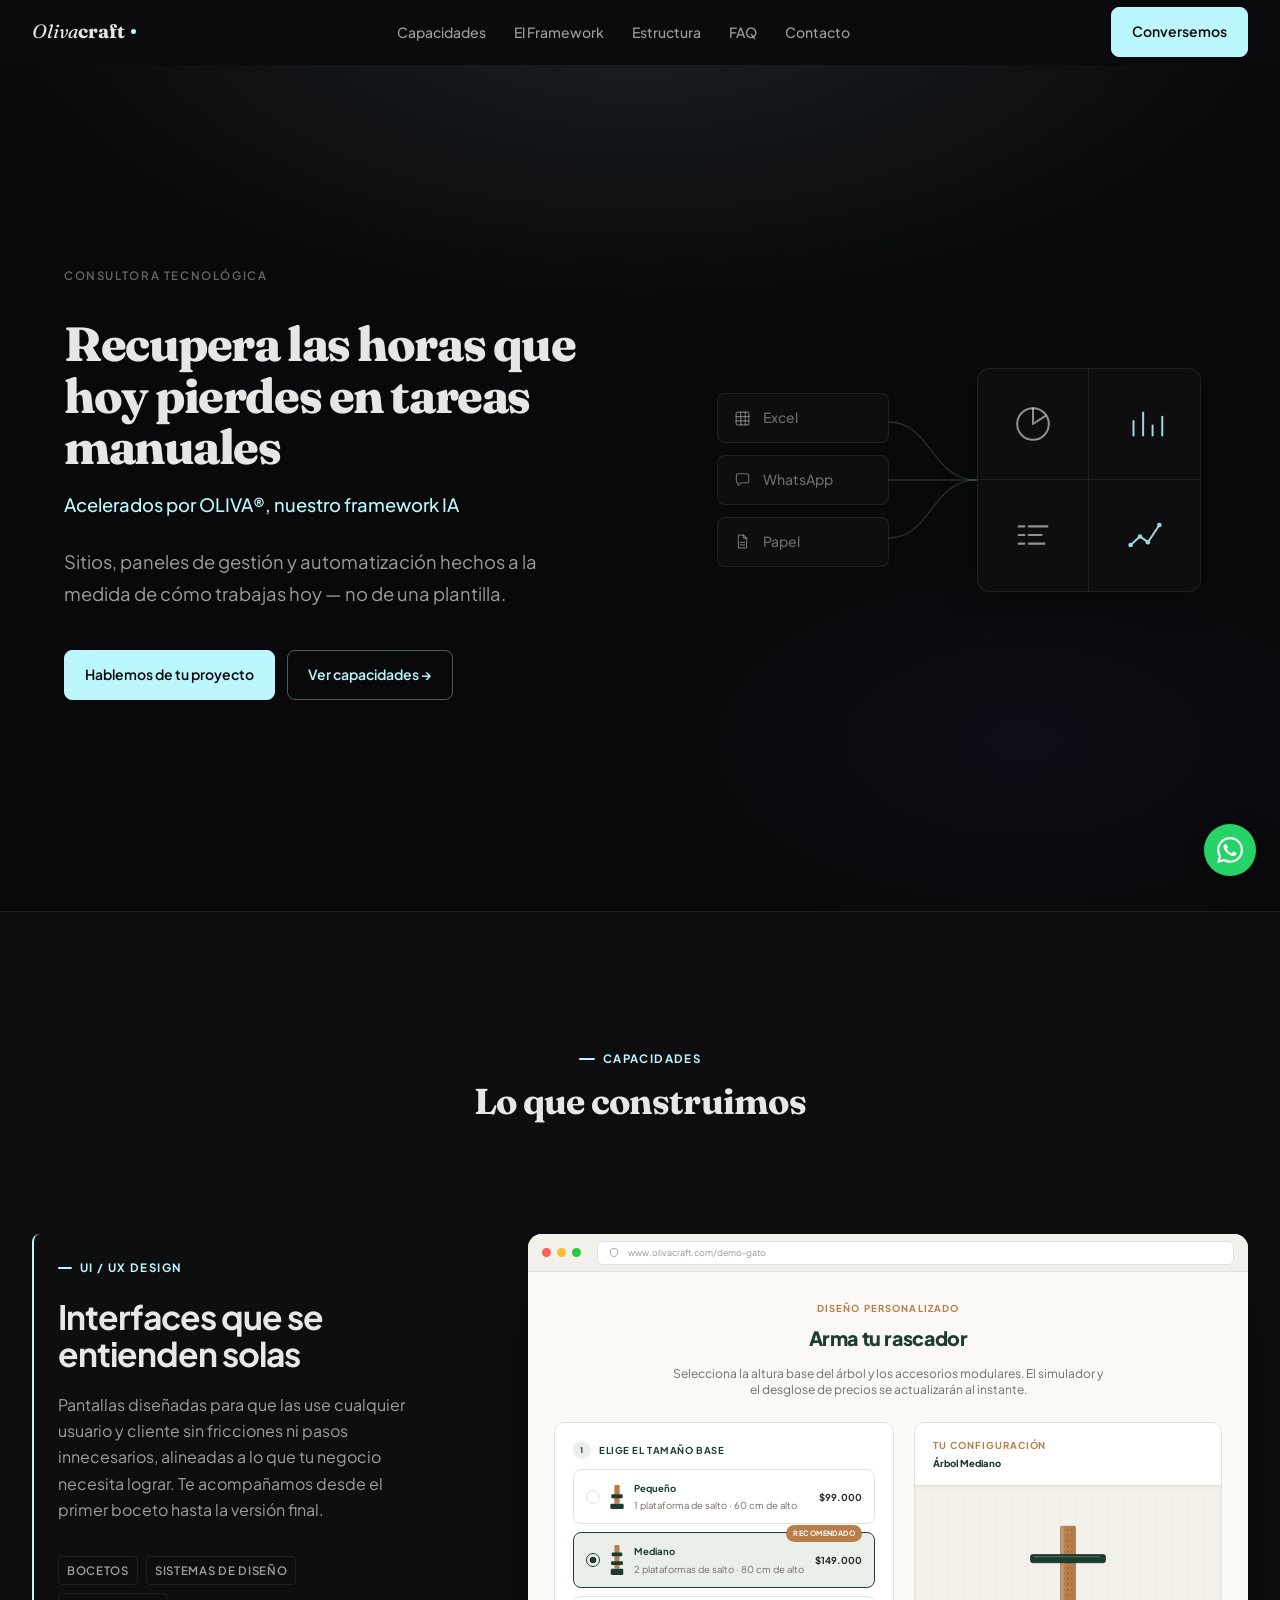
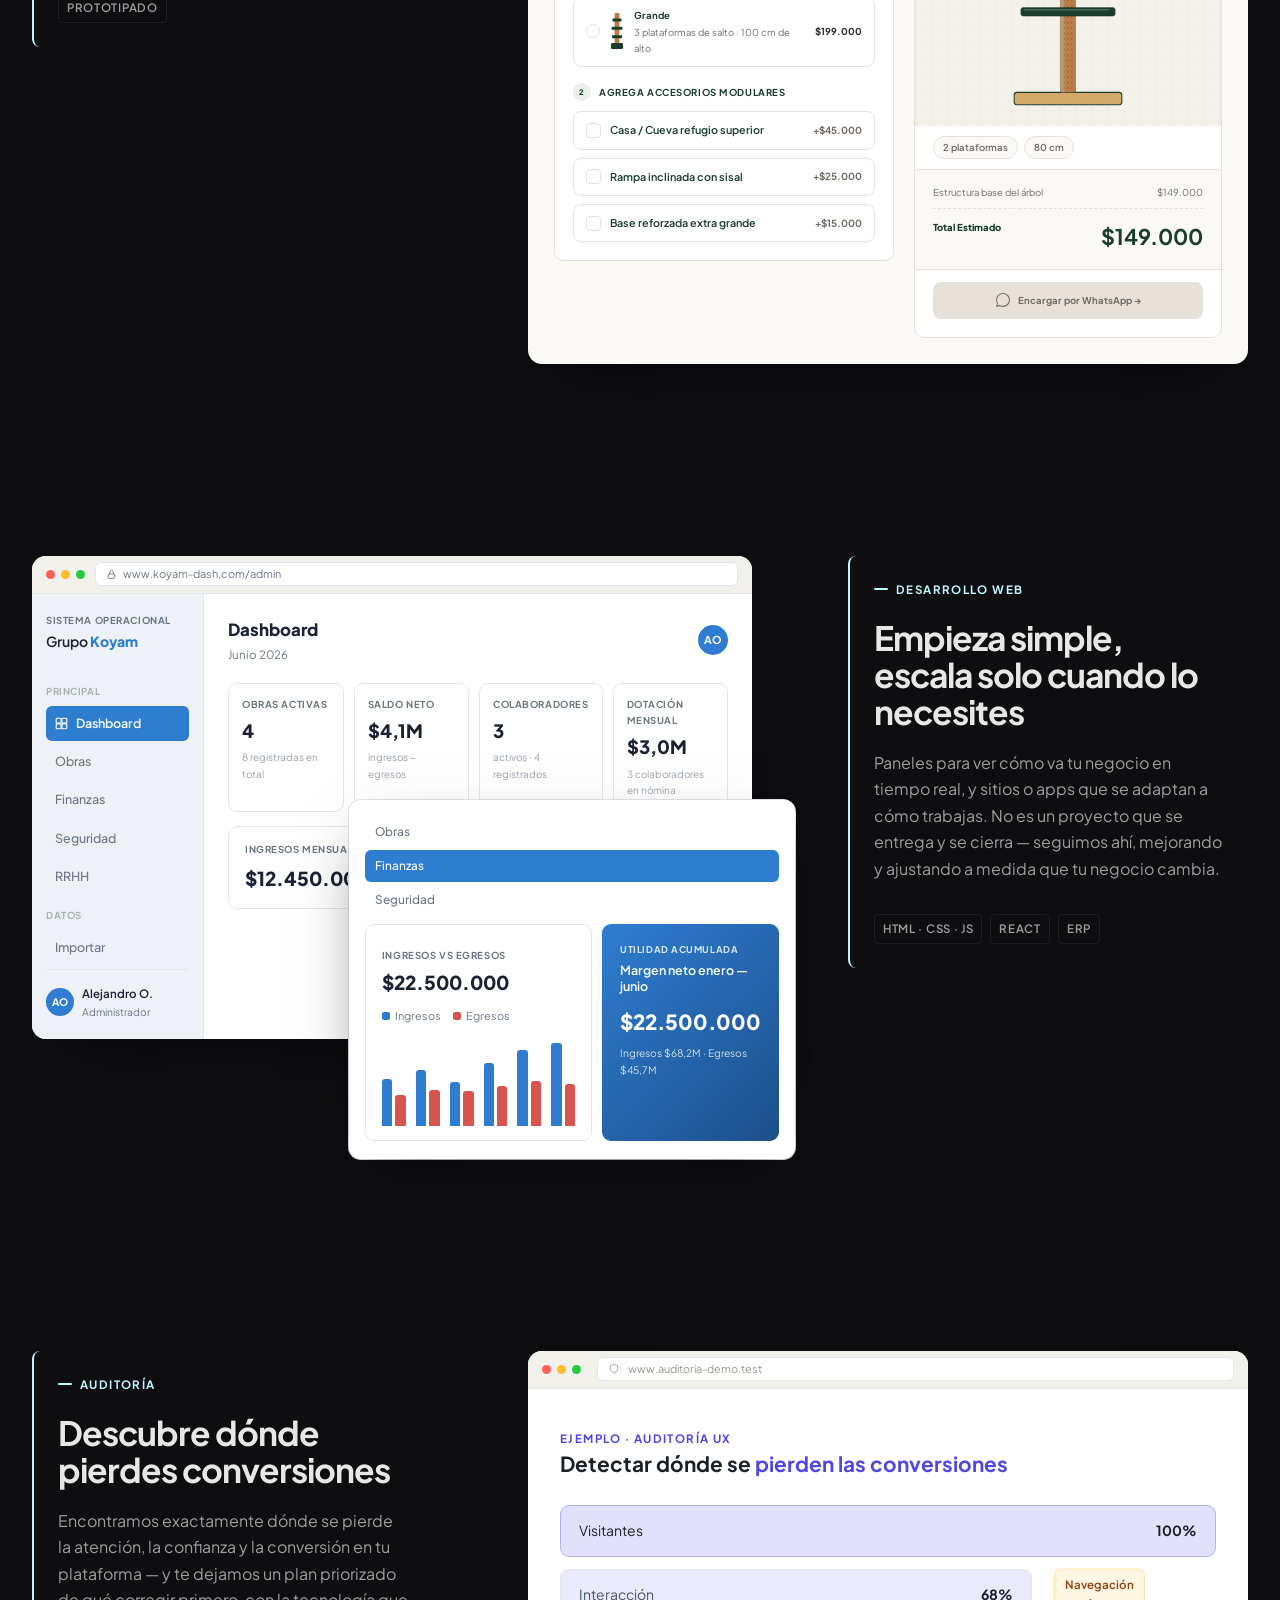
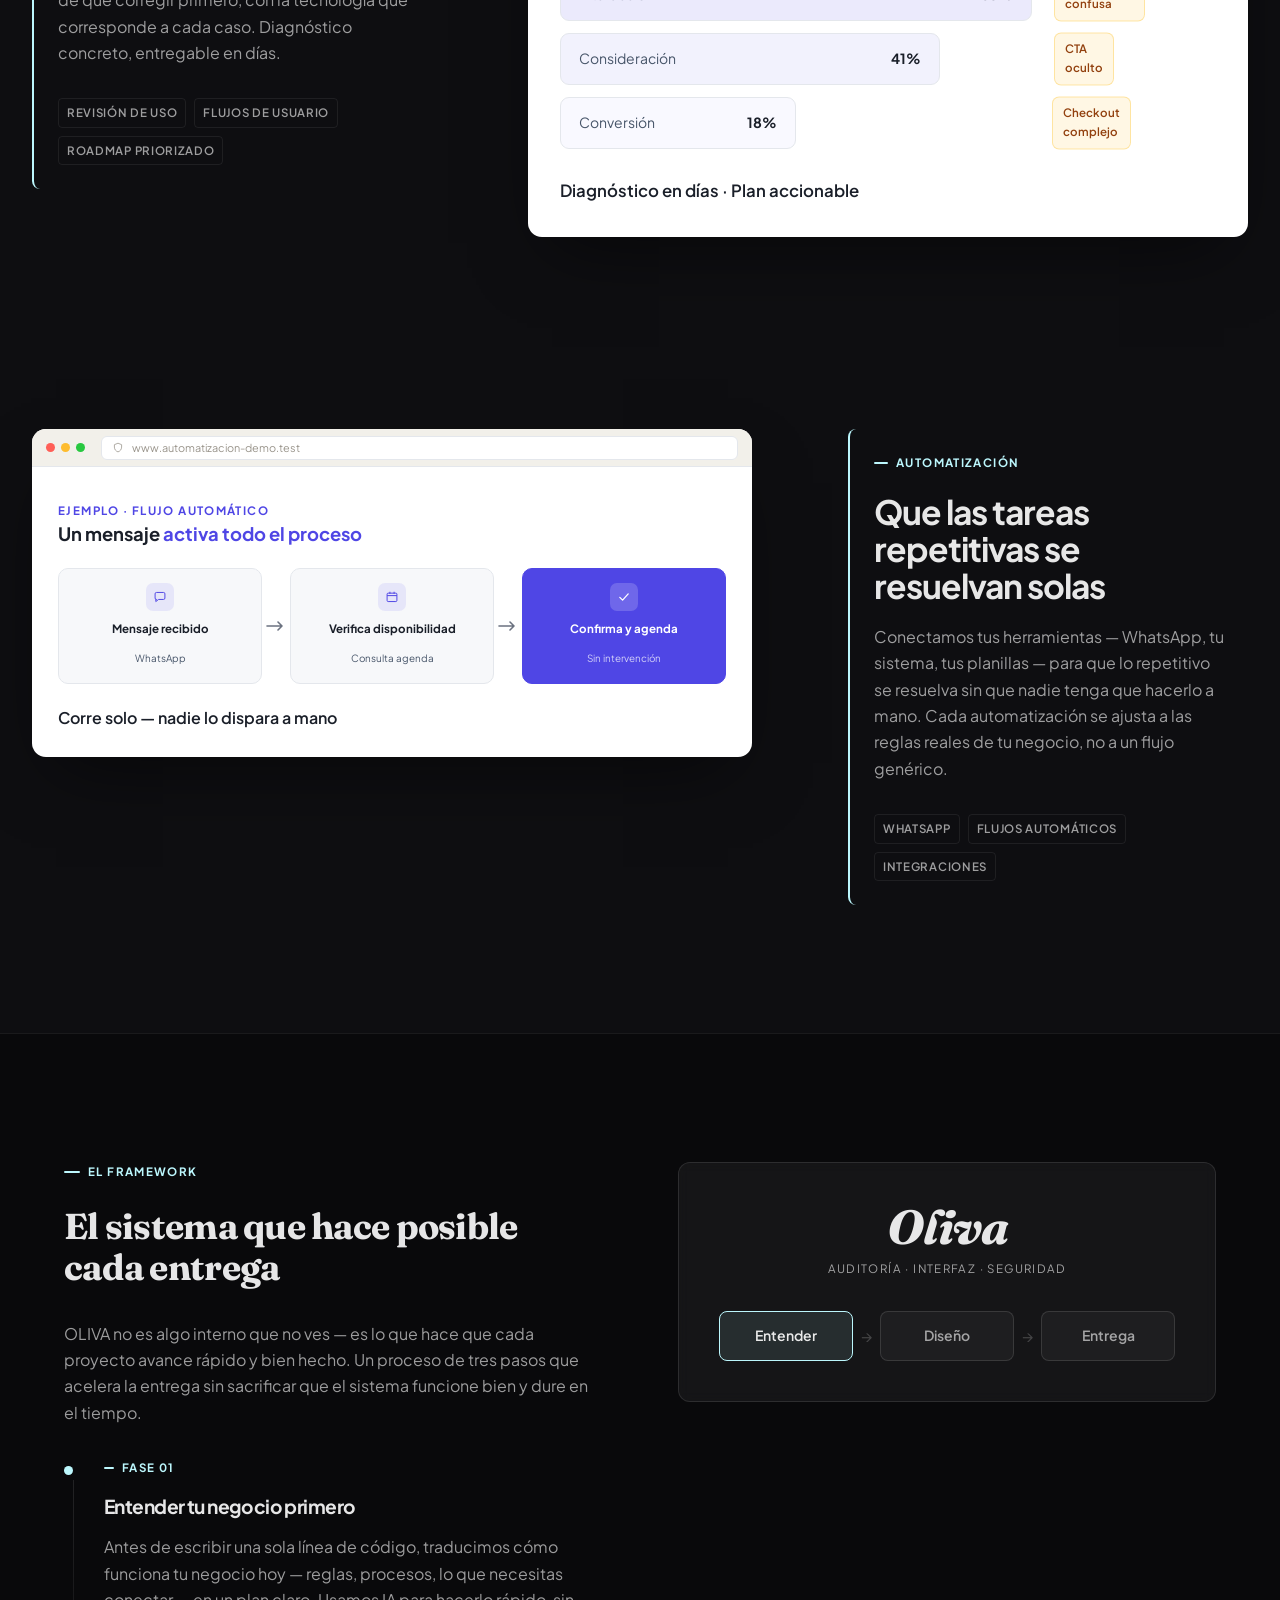
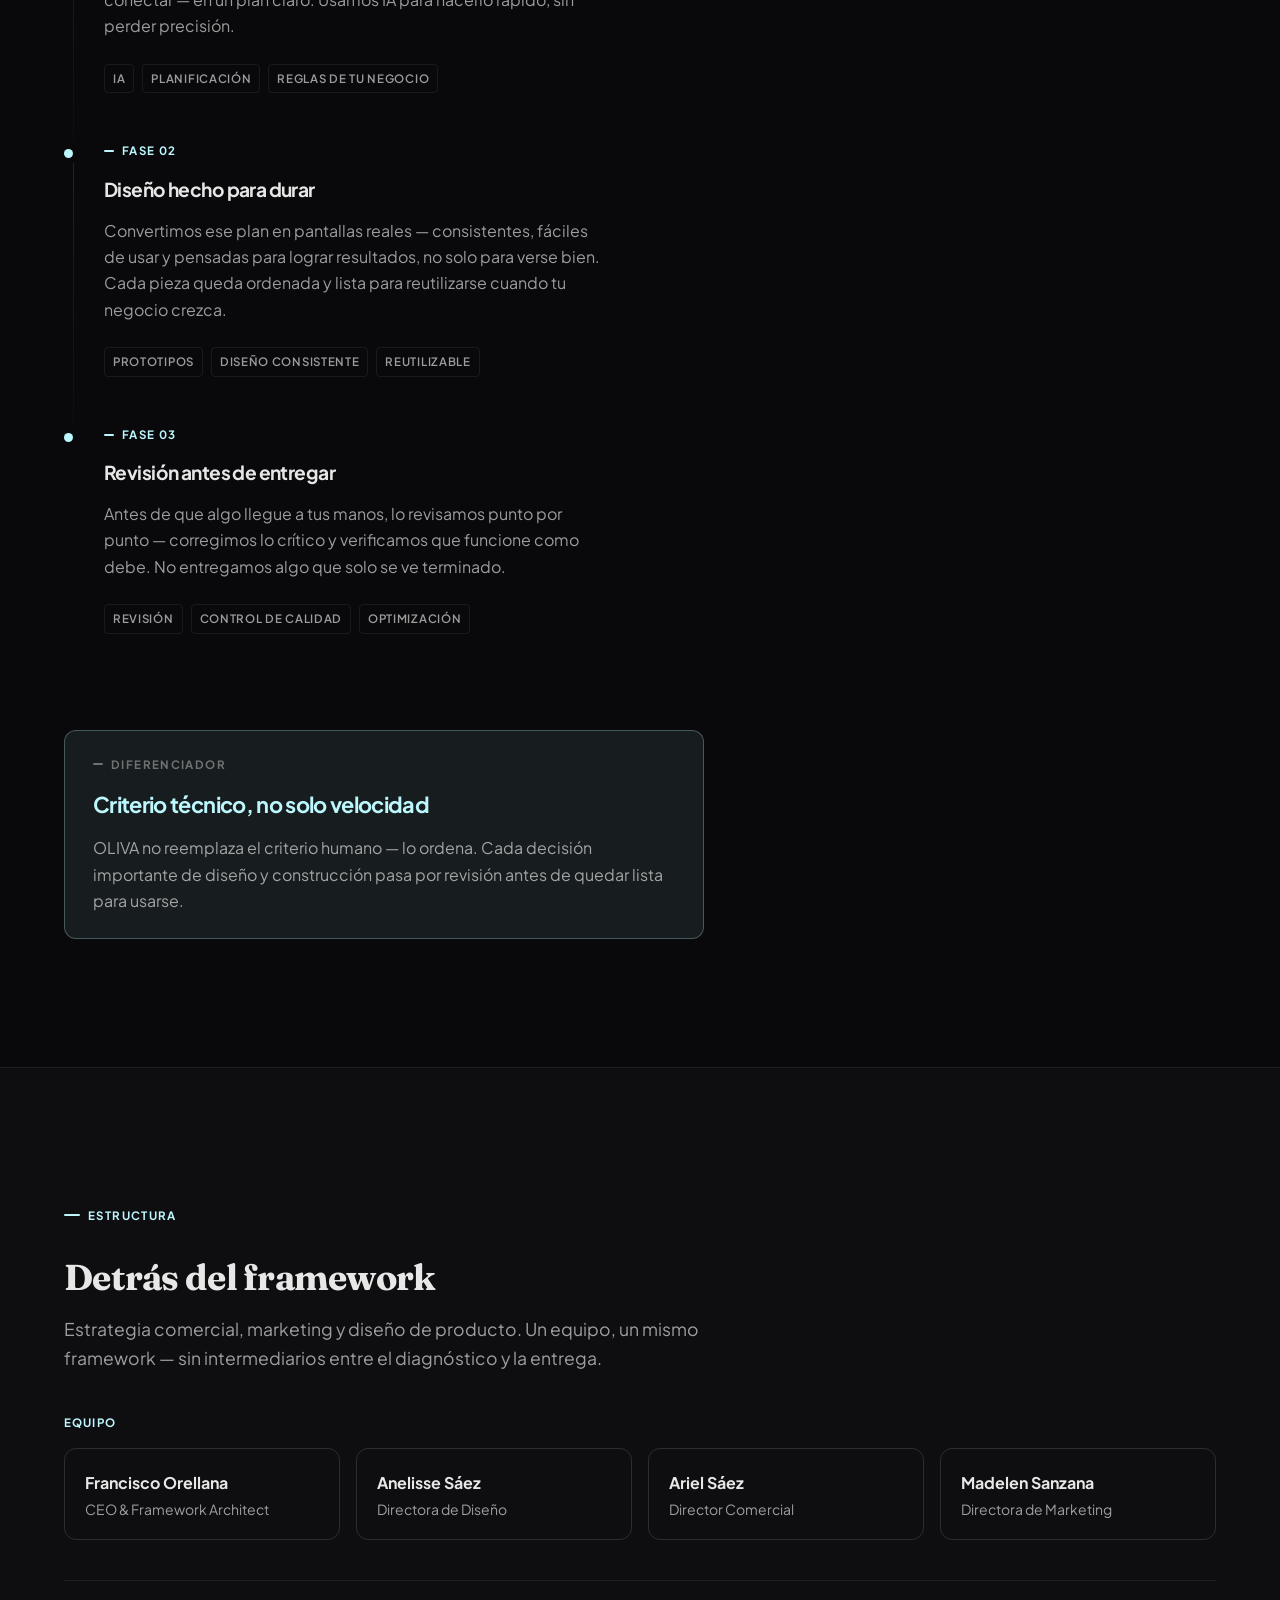
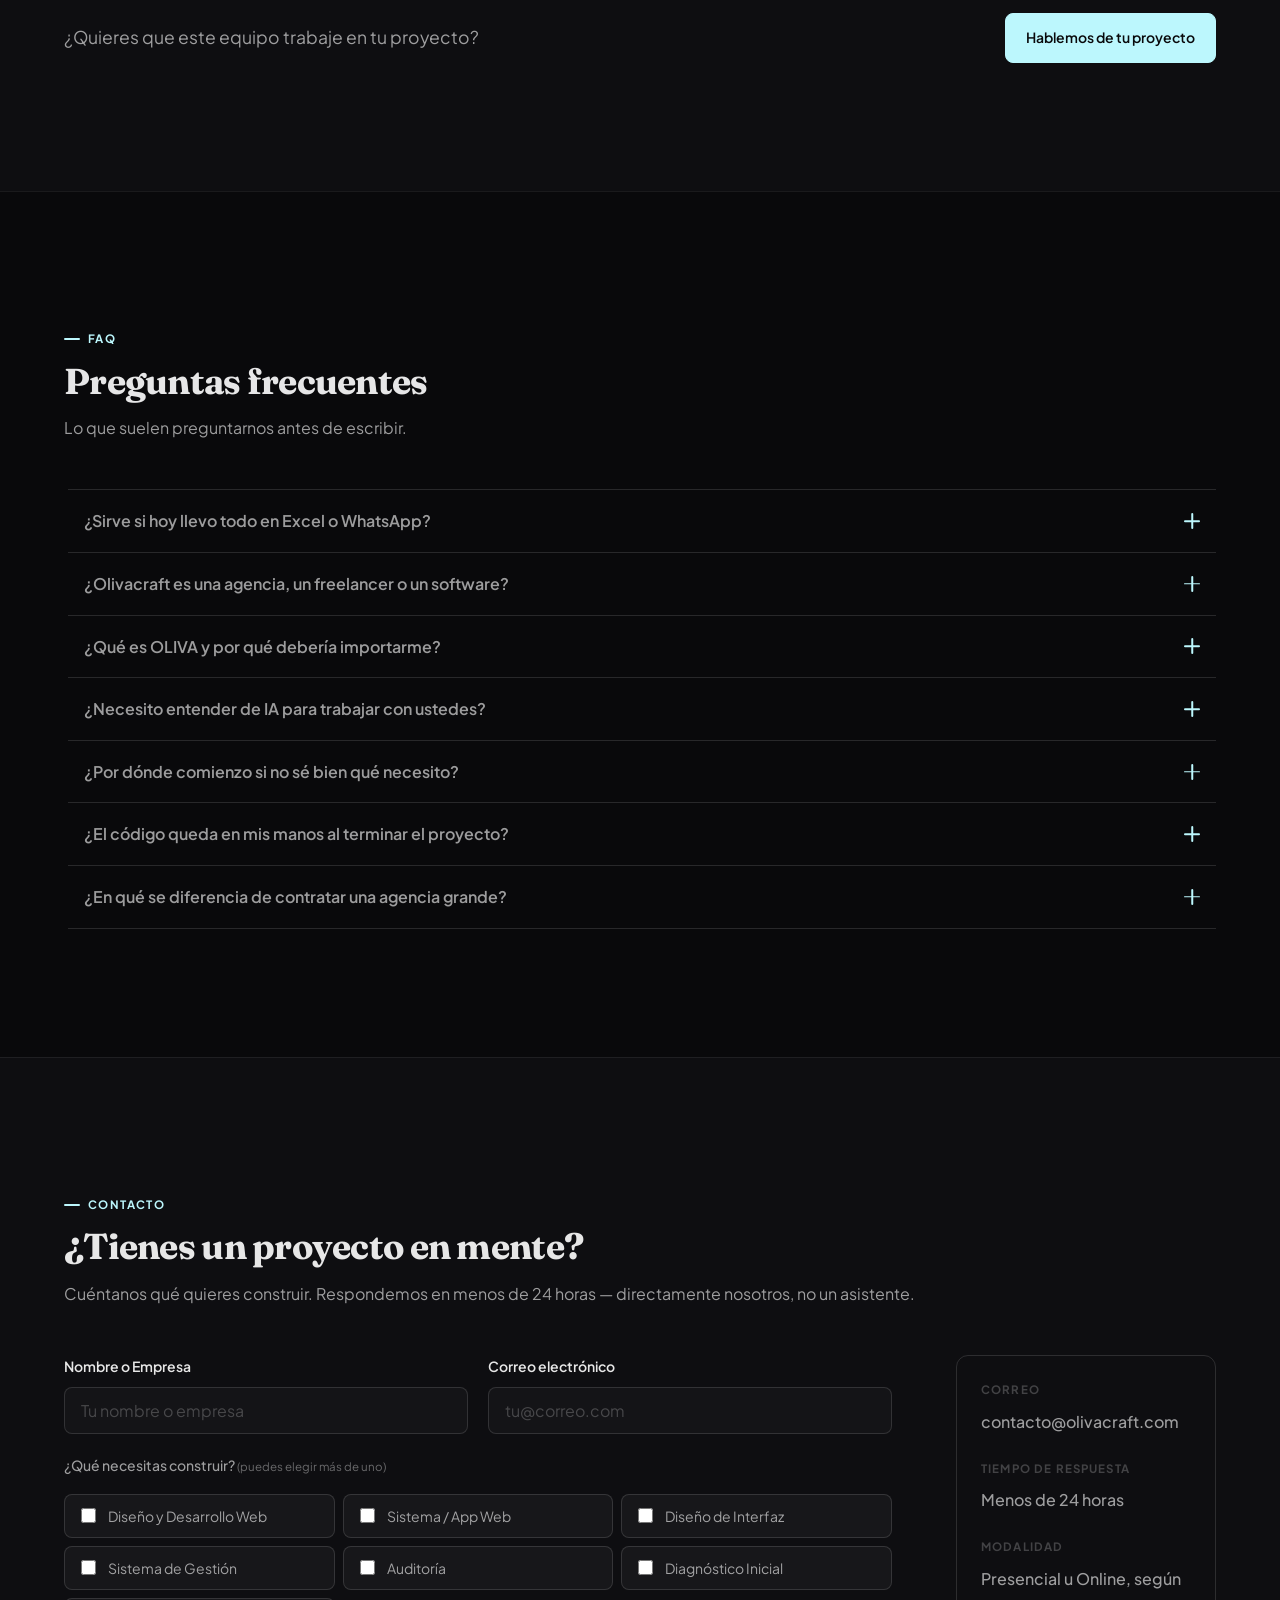
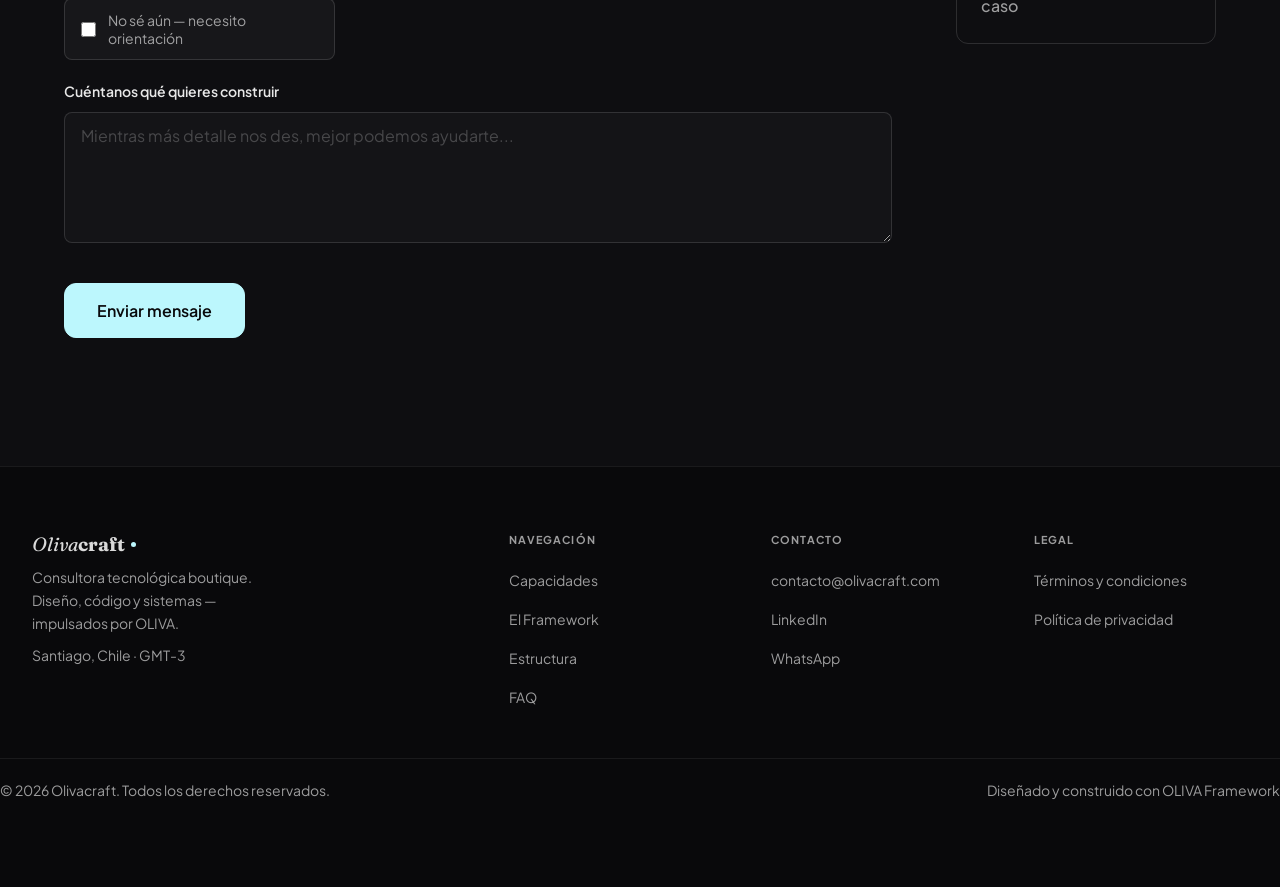
==== commit 5f6a305b: "fix: accesibilidad por teclado en navbar y demo GATO Los navlinks a #framework, #estructura, etc. ah" ====
--- a/index.html
+++ b/index.html
@@ -67,7 +67,7 @@
     <section id="hero">
       <div class="hero-inner container">
         <div class="hero-text">
-          <span class="section-eyebrow">Consultora Tecnológica para Pymes</span>
+          <span class="section-eyebrow">Consultora Tecnológica</span>
           <h1>Recupera las horas que hoy pierdes en tareas manuales</h1>
           <p class="hero-tagline">Acelerados por OLIVA®, nuestro framework IA</p>
           <p class="hero-body">Sitios, paneles de gestión y automatización hechos a la medida de cómo trabajas hoy — no de una plantilla.</p>
@@ -153,7 +153,7 @@
     </section>
 
     <!-- SERVICIOS -->
-    <section id="servicios">
+    <section id="servicios" tabindex="-1">
       <div class="servicios-header container" data-reveal>
         <span class="section-label">Capacidades</span>
         <h2>Lo que construimos</h2>
@@ -166,8 +166,8 @@
           <h3>Interfaces que se entienden solas</h3>
           <p>Pantallas diseñadas para que las use cualquier usuario y cliente sin fricciones ni pasos innecesarios, alineadas a lo que tu negocio necesita lograr. Te acompañamos desde el primer boceto hasta la versión final.</p>
           <div class="servicio-tags">
-            <span class="servicio-tag">Figma</span>
-            <span class="servicio-tag">Design System</span>
+            <span class="servicio-tag">Bocetos</span>
+            <span class="servicio-tag">Sistemas de diseño</span>
             <span class="servicio-tag">Prototipado</span>
           </div>
         </div>
@@ -193,8 +193,8 @@
                 <div class="gato-options">
                   <div>
                     <p class="gato-step-header"><span class="gato-step-num">1</span>Elige el tamaño base</p>
-                    <div class="gato-size-list">
-                      <div class="gato-size-card" data-size="small">
+                    <div class="gato-size-list" role="radiogroup" aria-label="Tamaño base">
+                      <div class="gato-size-card" data-size="small" role="radio" aria-checked="false" tabindex="-1">
                         <span class="gato-radio"></span>
                         <svg class="gato-tree-icn" width="14" height="24" viewBox="0 0 20 36" fill="none"><rect x="6" y="0" width="8" height="28" rx="1.5" fill="#B87D48"/><rect x="0" y="28" width="20" height="8" rx="2" fill="#1C3D2D"/><rect x="1.5" y="14" width="17" height="6" rx="1.5" fill="#1C3D2D"/></svg>
                         <div class="gato-size-card__info">
@@ -203,7 +203,7 @@
                         </div>
                         <span class="gato-size-card__price">$99.000</span>
                       </div>
-                      <div class="gato-size-card gato-size-card--active" data-size="medium">
+                      <div class="gato-size-card gato-size-card--active" data-size="medium" role="radio" aria-checked="true" tabindex="0">
                         <span class="gato-size-card__badge">Recomendado</span>
                         <span class="gato-radio"></span>
                         <svg class="gato-tree-icn" width="14" height="30" viewBox="0 0 20 48" fill="none"><rect x="6" y="0" width="8" height="38" rx="1.5" fill="#B87D48"/><rect x="0" y="38" width="20" height="10" rx="2" fill="#1C3D2D"/><rect x="1.5" y="12" width="17" height="6" rx="1.5" fill="#1C3D2D"/><rect x="0.5" y="26" width="19" height="6" rx="1.5" fill="#1C3D2D"/></svg>
@@ -213,7 +213,7 @@
                         </div>
                         <span class="gato-size-card__price">$149.000</span>
                       </div>
-                      <div class="gato-size-card" data-size="large">
+                      <div class="gato-size-card" data-size="large" role="radio" aria-checked="false" tabindex="-1">
                         <span class="gato-radio"></span>
                         <svg class="gato-tree-icn" width="14" height="36" viewBox="0 0 20 60" fill="none"><rect x="6" y="0" width="8" height="50" rx="1.5" fill="#B87D48"/><rect x="0" y="50" width="20" height="10" rx="2" fill="#1C3D2D"/><rect x="2.5" y="9" width="15" height="5" rx="1.5" fill="#1C3D2D"/><rect x="1" y="23" width="18" height="5" rx="1.5" fill="#1C3D2D"/><rect x="1.5" y="37" width="17" height="5" rx="1.5" fill="#1C3D2D"/></svg>
                         <div class="gato-size-card__info">
@@ -226,16 +226,16 @@
                   </div>
                   <div>
                     <p class="gato-step-header"><span class="gato-step-num">2</span>Agrega accesorios modulares</p>
-                    <div class="gato-extras-list">
-                      <div class="gato-extra-card" data-extra="house">
+                    <div class="gato-extras-list" role="group" aria-label="Accesorios modulares">
+                      <div class="gato-extra-card" data-extra="house" role="checkbox" aria-checked="false" tabindex="0">
                         <div class="gato-extra-card__left"><span class="gato-checkbox"></span><span class="gato-extra-card__name">Casa / Cueva refugio superior</span></div>
                         <span class="gato-extra-card__price">+$45.000</span>
                       </div>
-                      <div class="gato-extra-card" data-extra="ramp">
+                      <div class="gato-extra-card" data-extra="ramp" role="checkbox" aria-checked="false" tabindex="0">
                         <div class="gato-extra-card__left"><span class="gato-checkbox"></span><span class="gato-extra-card__name">Rampa inclinada con sisal</span></div>
                         <span class="gato-extra-card__price">+$25.000</span>
                       </div>
-                      <div class="gato-extra-card" data-extra="bigbase">
+                      <div class="gato-extra-card" data-extra="bigbase" role="checkbox" aria-checked="false" tabindex="0">
                         <div class="gato-extra-card__left"><span class="gato-checkbox"></span><span class="gato-extra-card__name">Base reforzada extra grande</span></div>
                         <span class="gato-extra-card__price">+$15.000</span>
                       </div>
@@ -526,7 +526,7 @@
 
 
     <!-- EL FRAMEWORK -->
-    <section id="framework">
+    <section id="framework" tabindex="-1">
       <div class="section-inner container">
         <div class="framework-layout">
 
@@ -560,7 +560,7 @@
                   <h3>Diseño hecho para durar</h3>
                   <p>Convertimos ese plan en pantallas reales — consistentes, fáciles de usar y pensadas para lograr resultados, no solo para verse bien. Cada pieza queda ordenada y lista para reutilizarse cuando tu negocio crezca.</p>
                   <div class="servicio-tags">
-                    <span class="servicio-tag">Figma</span>
+                    <span class="servicio-tag">Prototipos</span>
                     <span class="servicio-tag">Diseño consistente</span>
                     <span class="servicio-tag">Reutilizable</span>
                   </div>
@@ -612,13 +612,13 @@
     </section>
 
     <!-- ESTRUCTURA -->
-    <section id="estructura">
+    <section id="estructura" tabindex="-1">
       <div class="section-inner container">
         <span class="section-label">Estructura</span>
 
         <div class="estudio-intro" data-reveal>
           <h2>Detrás del framework</h2>
-          <p>Estrategia comercial, marketing, diseño de producto e ingeniería. Cuatro personas, un mismo framework — sin intermediarios entre el diagnóstico y la entrega.</p>
+          <p>Estrategia comercial, marketing y diseño de producto. Un equipo, un mismo framework — sin intermediarios entre el diagnóstico y la entrega.</p>
         </div>
 
         <span class="equipo-titulo">Equipo</span>
@@ -655,7 +655,7 @@
     </section>
 
     <!-- FAQ -->
-    <section id="faq">
+    <section id="faq" tabindex="-1">
       <div class="section-inner container">
         <div class="section-header" data-reveal>
           <span class="section-label">FAQ</span>
@@ -753,7 +753,7 @@
     </section>
 
     <!-- CONTACTO -->
-    <section id="contacto">
+    <section id="contacto" tabindex="-1">
       <div class="section-inner container">
         <div class="section-header" data-reveal>
           <span class="section-label">Contacto</span>
@@ -764,12 +764,12 @@
         <form class="contact-form" id="contacto-form" novalidate>
             <div class="form-row">
               <div class="form-group">
-                <label for="nombre">Nombre y empresa</label>
+                <label for="nombre">Nombre o Empresa</label>
                 <input type="text" id="nombre" name="nombre" placeholder="Tu nombre o empresa" autocomplete="name" required>
               </div>
               <div class="form-group">
                 <label for="email">Correo electrónico</label>
-                <input type="email" id="email" name="email" placeholder="tu@empresa.com" autocomplete="email" required>
+                <input type="email" id="email" name="email" placeholder="tu@correo.com" autocomplete="email" required>
               </div>
             </div>
             <fieldset class="form-checkboxes">
@@ -808,7 +808,7 @@
             </div>
             <div class="contact-info-item">
               <span class="contact-info-label">Modalidad</span>
-              <span>Llamada por Google Meet</span>
+              <span>Presencial u Online, según caso</span>
             </div>
           </aside>
 
--- a/css/styles.css
+++ b/css/styles.css
@@ -239,6 +239,7 @@
   padding: 0 var(--container-px);
 }
 section { padding: var(--section-py) var(--container-px); }
+section[tabindex="-1"]:focus { outline: none; } /* landing point de foco al navegar por el nav, no un control visual */
 .section-inner { max-width: var(--max-w); margin: 0 auto; }
 .section-header { margin-bottom: var(--sp-12); }
 
@@ -746,7 +747,7 @@
   font-weight: var(--fw-bold);
   letter-spacing: var(--ls-wider);
   text-transform: uppercase;
-  color: var(--c-ink-faint);
+  color: var(--c-cyan);
   margin-bottom: var(--sp-4);
 }
 
@@ -1388,6 +1389,8 @@
 }
 .gato-size-card,
 .gato-extra-card { cursor: pointer; }
+.gato-size-card:focus-visible,
+.gato-extra-card:focus-visible { outline: 1.5px solid var(--g-brand); outline-offset: 2px; }
 .gato-extra-card--active { background: var(--g-brand-light); border-color: var(--g-brand); }
 .gato-checkbox { position: relative; }
 .gato-extra-card--active .gato-checkbox {
@@ -1740,7 +1743,7 @@
   padding: clamp(var(--sp-14), 8vw, var(--sp-24)) var(--container-px);
   max-width: var(--max-w);
   margin: 0 auto;
-  border-top: 1px solid var(--c-border);
+  
 }
 @media (min-width: 900px) {
   .narrative-block {
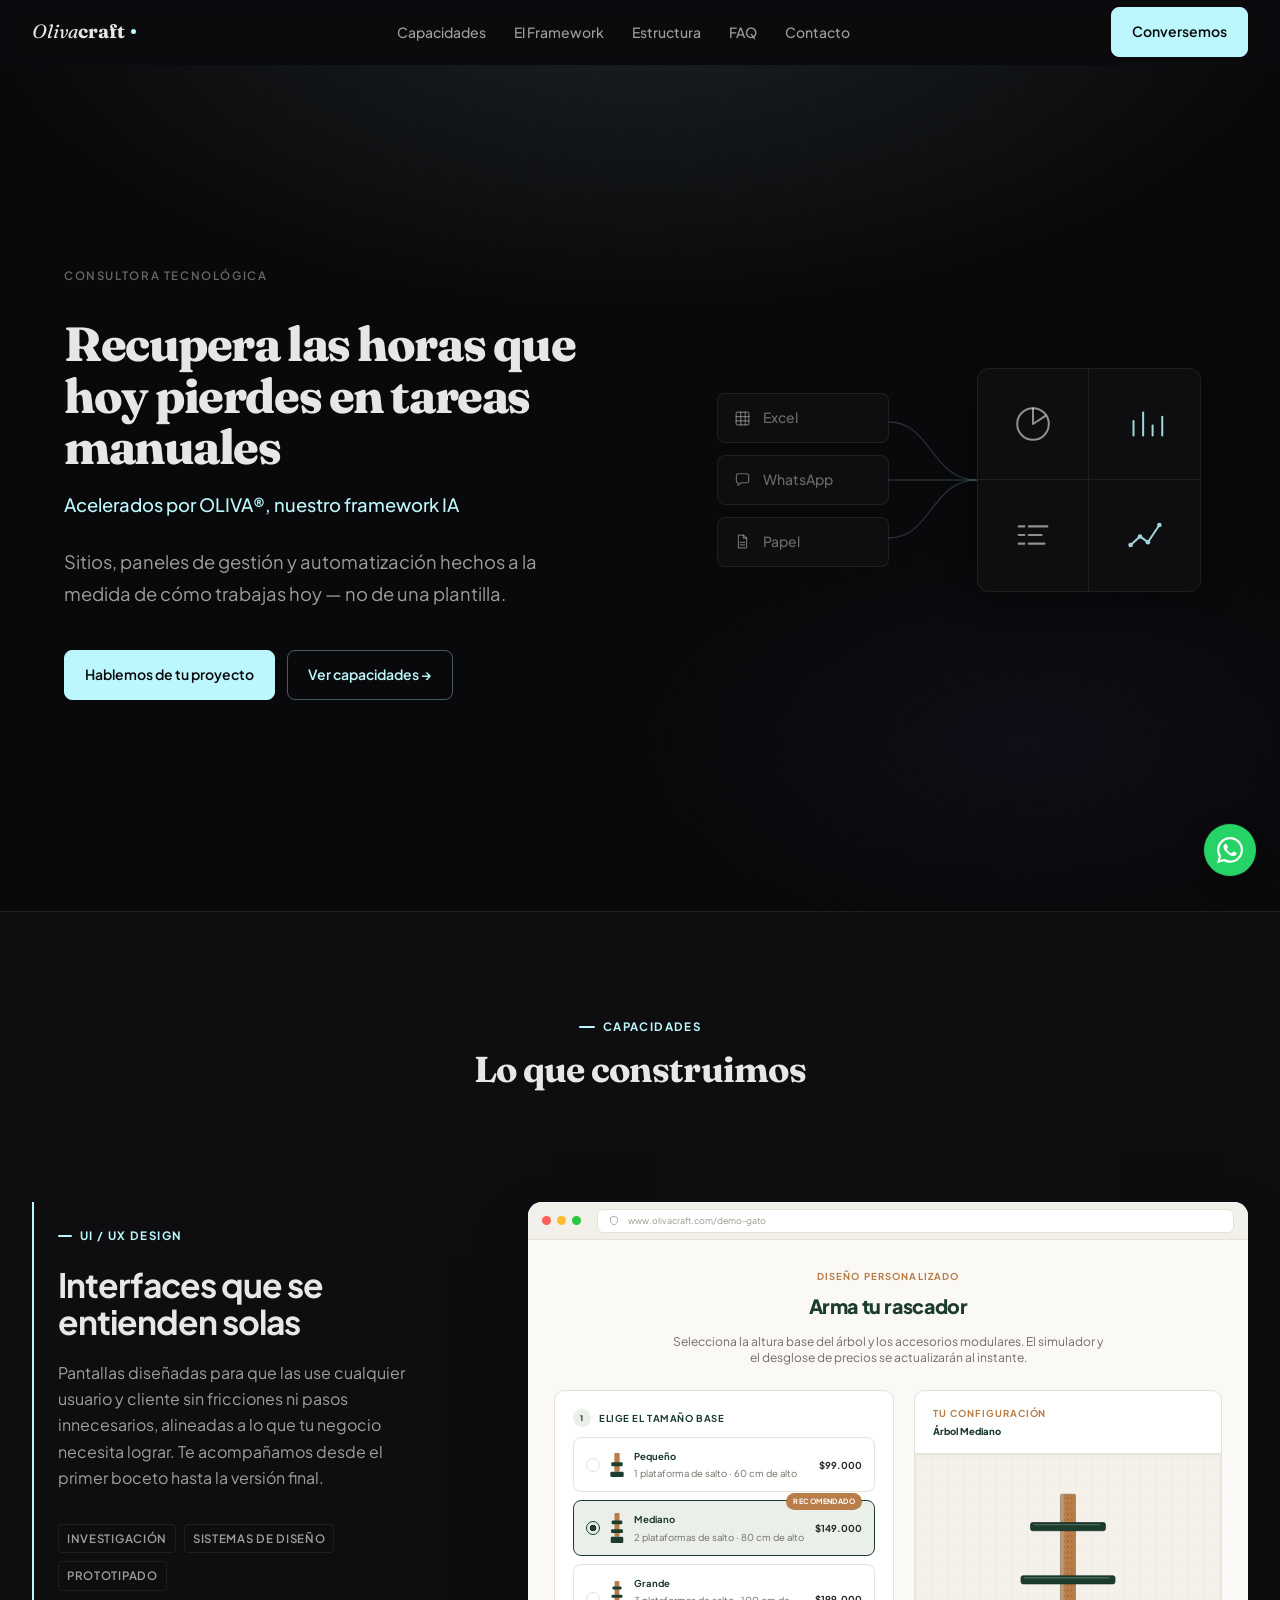
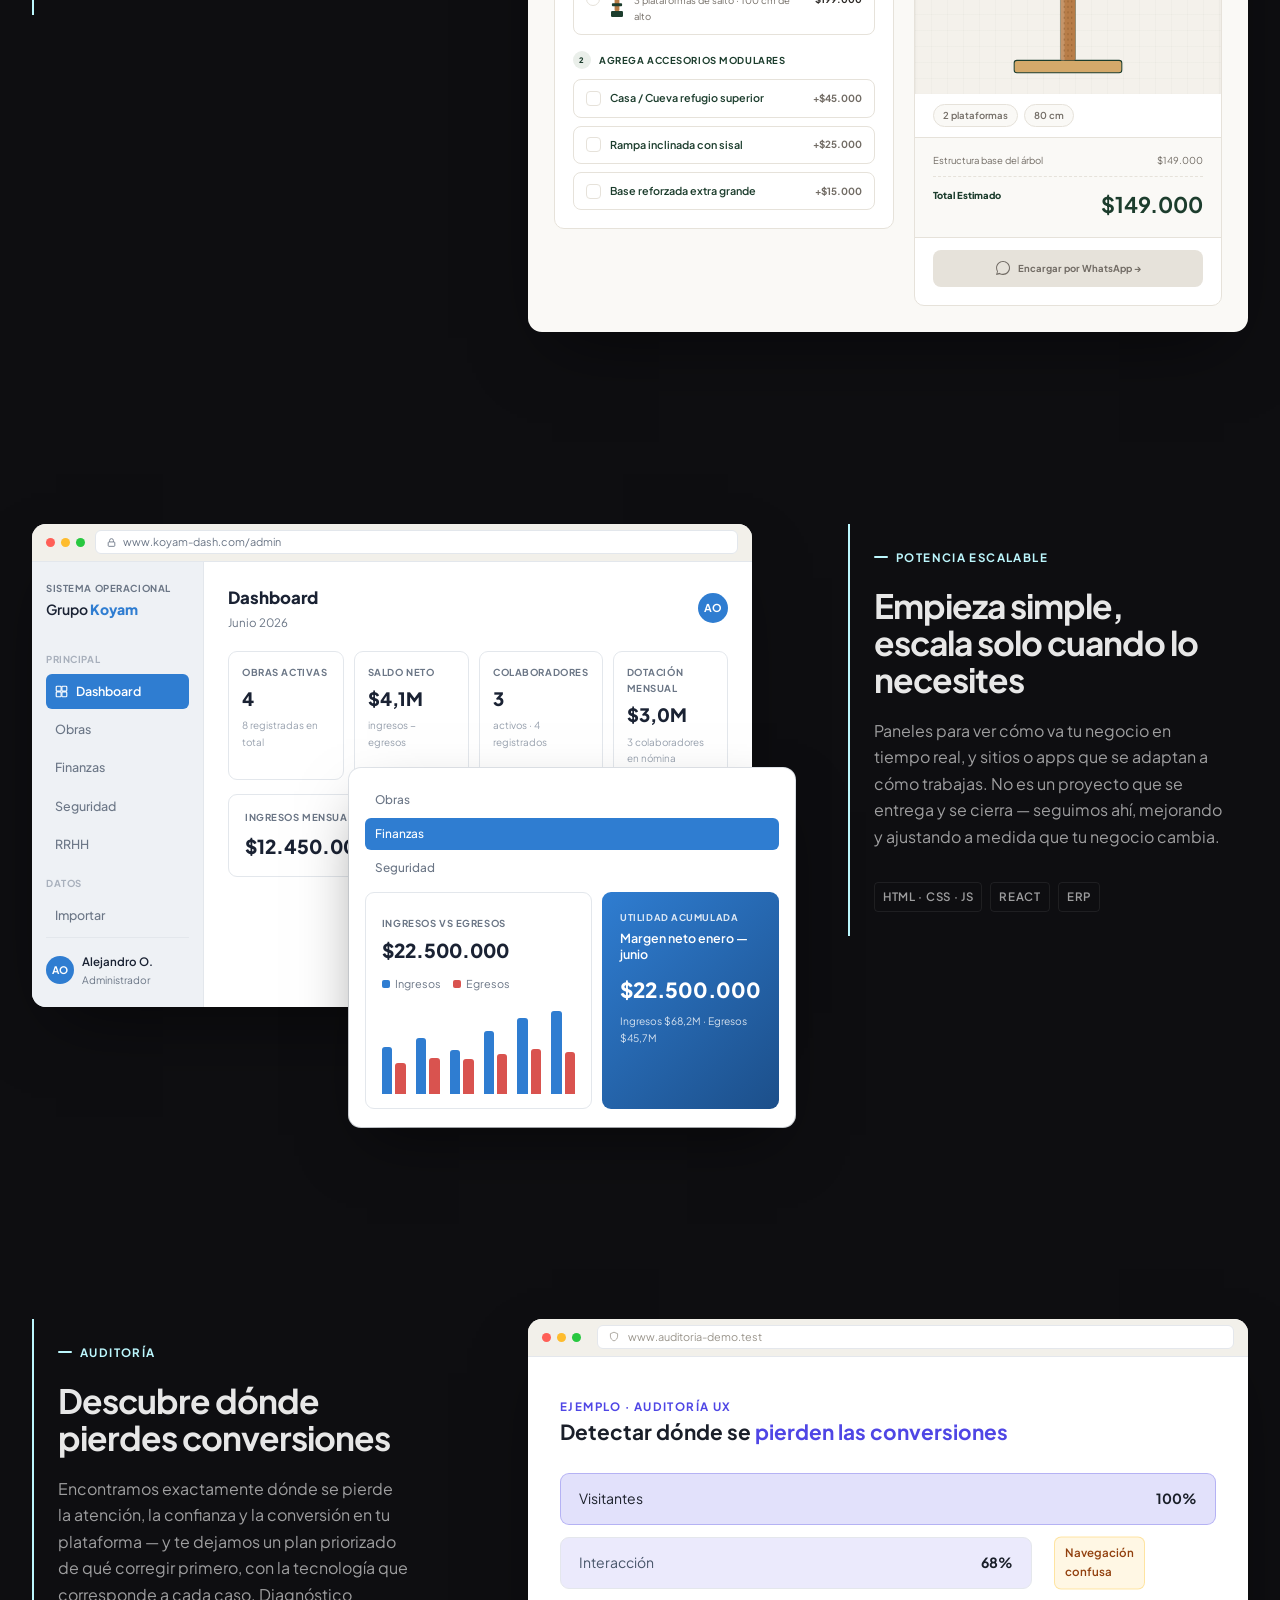
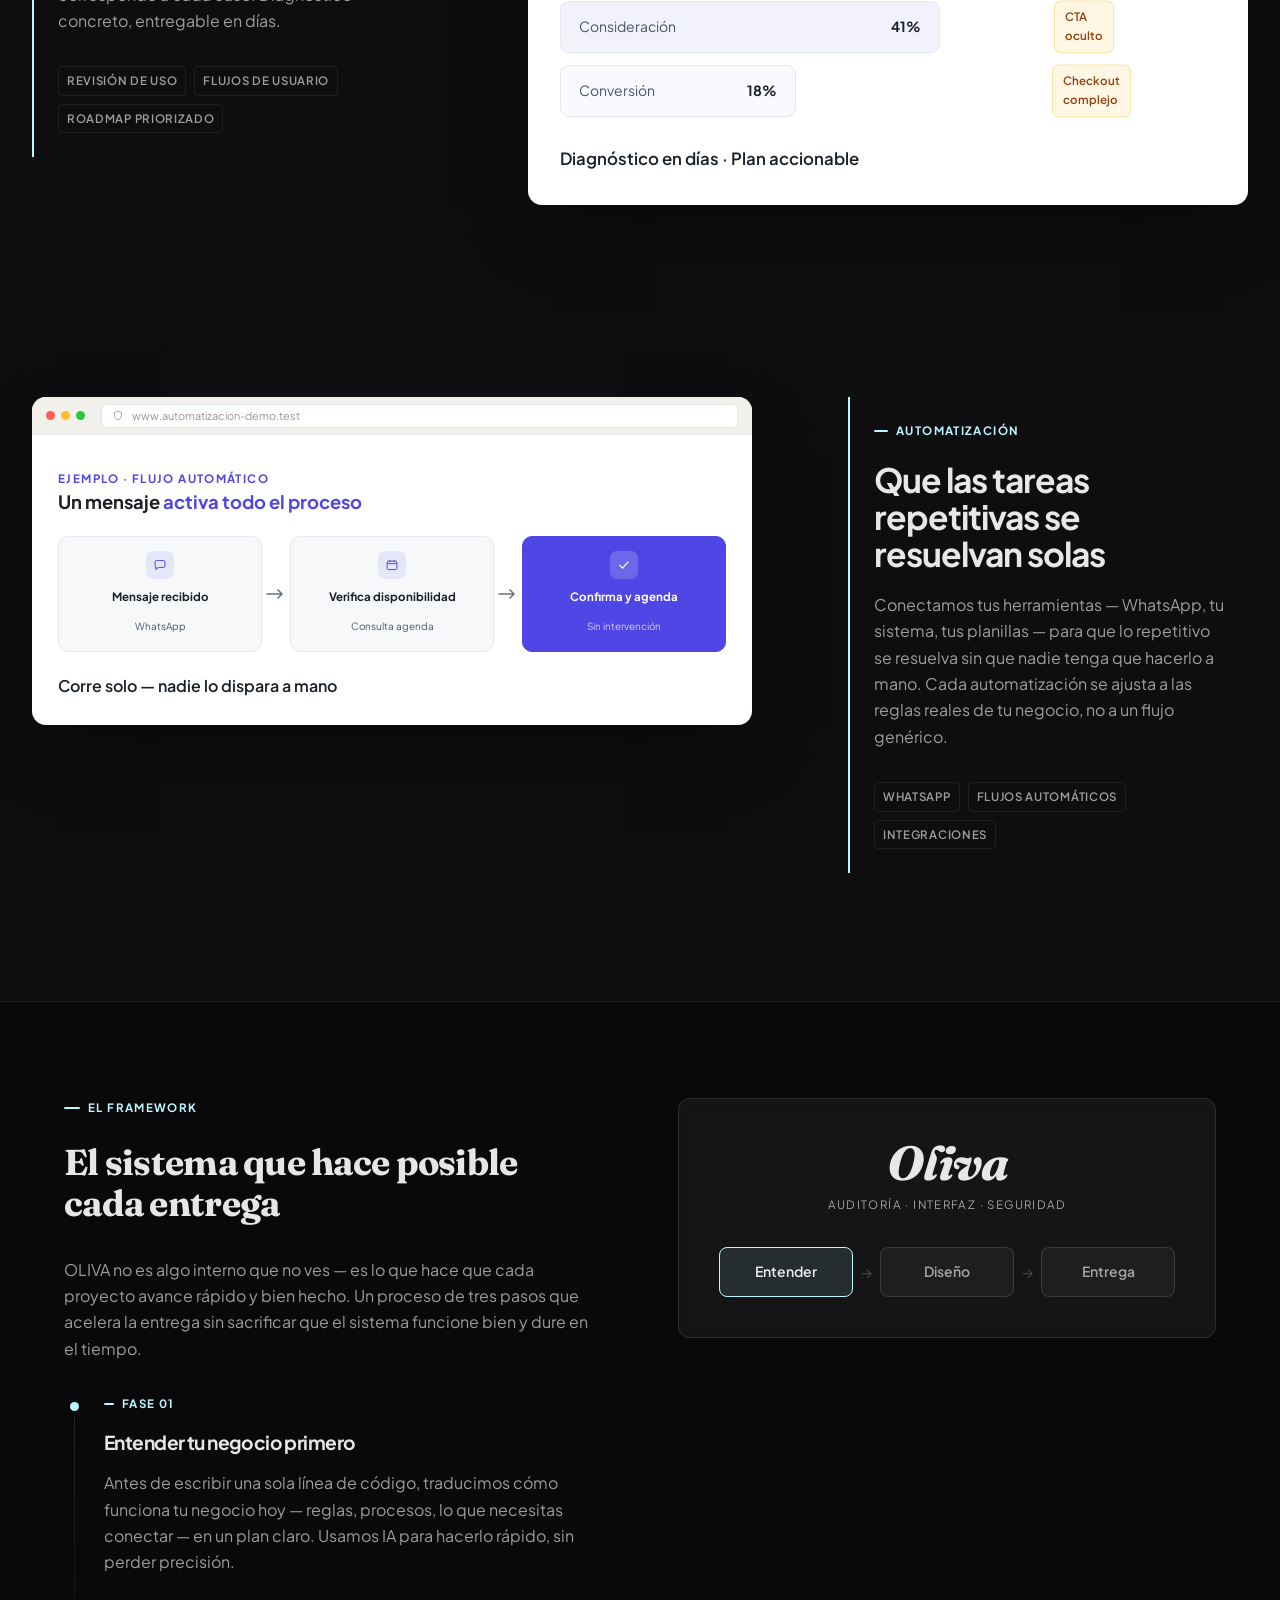
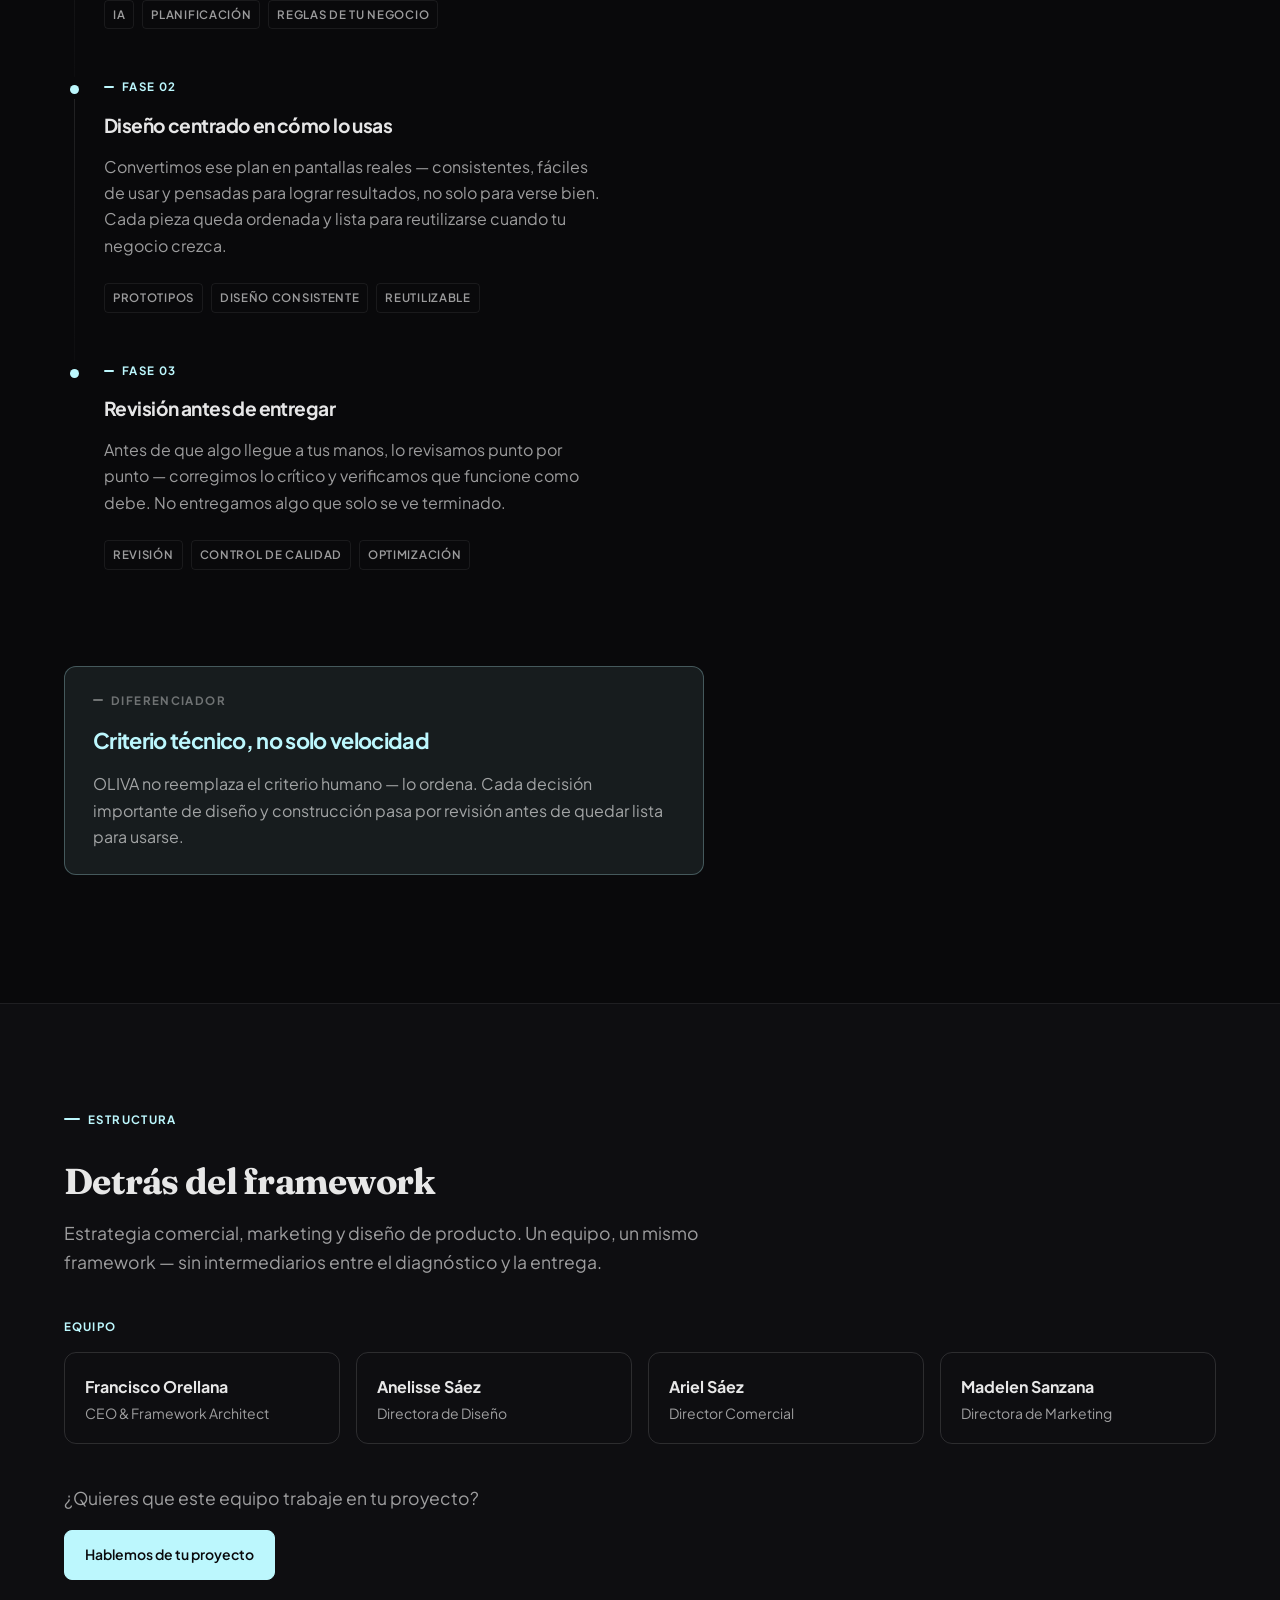
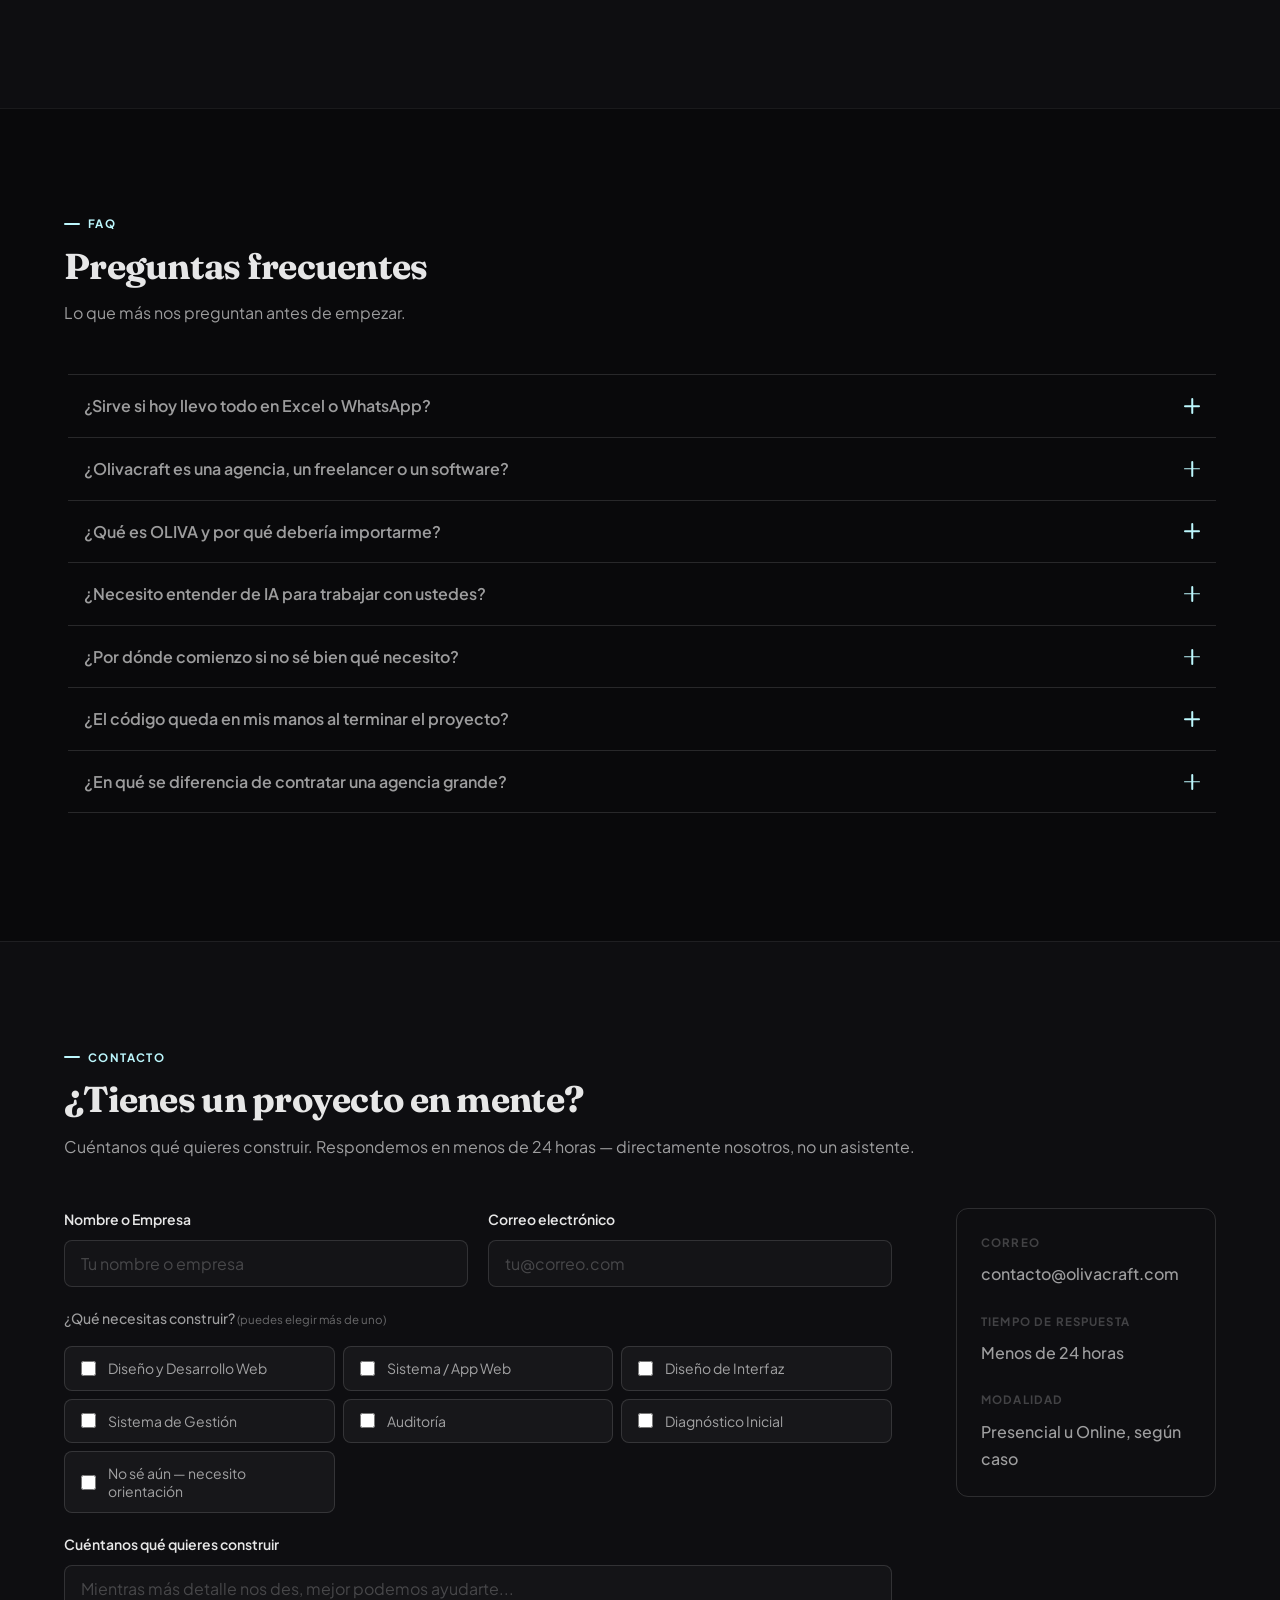
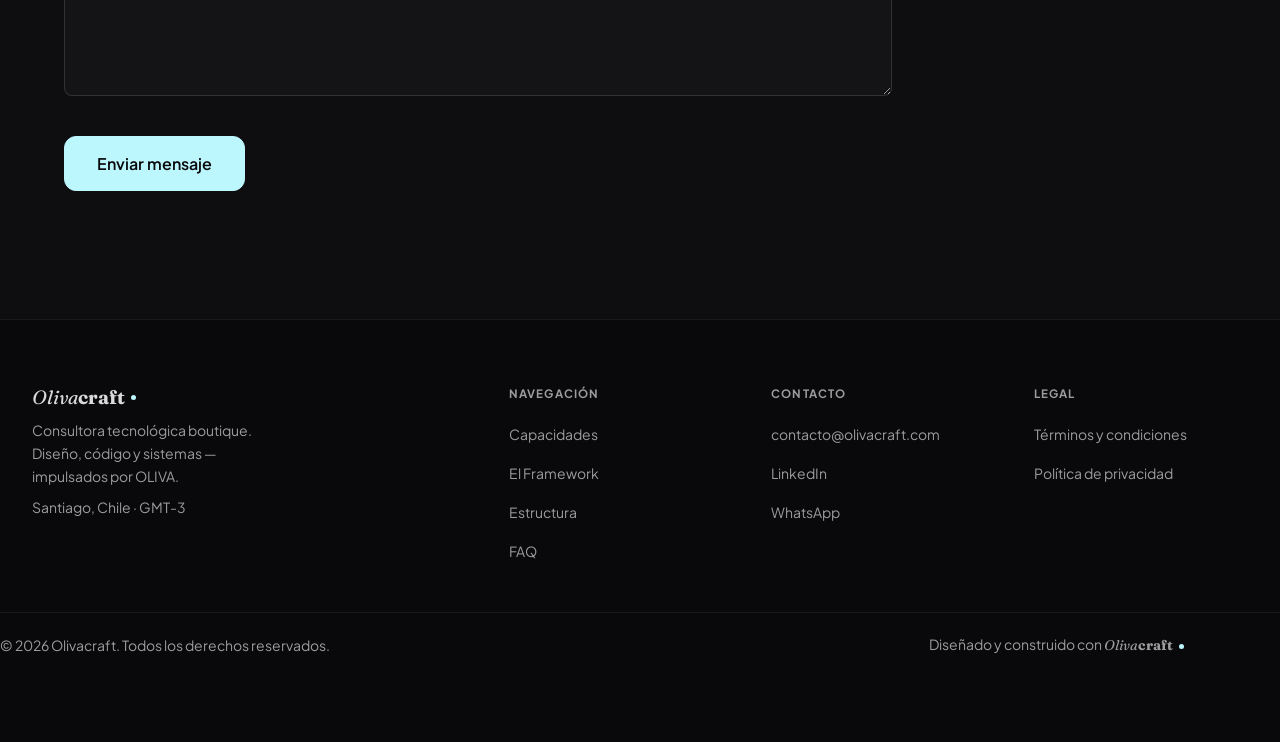
==== commit 11011042: "Ajustes finales de QA visual con Ane: capacidades, framework, estructura y footer Ronda de feedback " ====
--- a/index.html
+++ b/index.html
@@ -166,7 +166,7 @@
           <h3>Interfaces que se entienden solas</h3>
           <p>Pantallas diseñadas para que las use cualquier usuario y cliente sin fricciones ni pasos innecesarios, alineadas a lo que tu negocio necesita lograr. Te acompañamos desde el primer boceto hasta la versión final.</p>
           <div class="servicio-tags">
-            <span class="servicio-tag">Bocetos</span>
+            <span class="servicio-tag">Investigación</span>
             <span class="servicio-tag">Sistemas de diseño</span>
             <span class="servicio-tag">Prototipado</span>
           </div>
@@ -400,7 +400,7 @@
           </div>
         </div>
         <div class="narrative-text">
-          <span class="narrative-label">Desarrollo Web</span>
+          <span class="narrative-label">Potencia Escalable</span>
           <h3>Empieza simple, escala solo cuando lo necesites</h3>
           <p>Paneles para ver cómo va tu negocio en tiempo real, y sitios o apps que se adaptan a cómo trabajas. No es un proyecto que se entrega y se cierra — seguimos ahí, mejorando y ajustando a medida que tu negocio cambia.</p>
           <div class="servicio-tags">
@@ -533,7 +533,7 @@
           <div class="framework-content">
             <div class="framework-header" data-reveal>
               <span class="section-label">El Framework</span>
-              <h2>El sistema que hace posible cada entrega</h2>
+              <h2>El sistema que hace posible<br>cada entrega</h2>
             </div>
             <p class="framework-intro">OLIVA no es algo interno que no ves — es lo que hace que cada proyecto avance rápido y bien hecho. Un proceso de tres pasos que acelera la entrega sin sacrificar que el sistema funcione bien y dure en el tiempo.</p>
 
@@ -557,7 +557,7 @@
                 <span class="step-dot" aria-hidden="true"></span>
                 <div class="step-body">
                   <span class="framework-card-tag">Fase 02</span>
-                  <h3>Diseño hecho para durar</h3>
+                  <h3>Diseño centrado en cómo lo usas</h3>
                   <p>Convertimos ese plan en pantallas reales — consistentes, fáciles de usar y pensadas para lograr resultados, no solo para verse bien. Cada pieza queda ordenada y lista para reutilizarse cuando tu negocio crezca.</p>
                   <div class="servicio-tags">
                     <span class="servicio-tag">Prototipos</span>
@@ -660,7 +660,7 @@
         <div class="section-header" data-reveal>
           <span class="section-label">FAQ</span>
           <h2>Preguntas frecuentes</h2>
-          <p class="section-sub">Lo que suelen preguntarnos antes de escribir.</p>
+          <p class="section-sub">Lo que más nos preguntan antes de empezar.</p>
         </div>
         <div class="faq-list" data-reveal-group>
 
@@ -860,7 +860,7 @@
     </div>
     <div class="footer-bottom container">
       <p>© 2026 Olivacraft. Todos los derechos reservados.</p>
-      <p class="footer-credit">Diseñado y construido con OLIVA Framework</p>
+      <p class="footer-credit">Diseñado y construido con <span class="wordmark footer-credit-mark"><span class="wm-oliva">Oliva</span><span class="wm-craft">craft</span><span class="wm-dot"></span></span></p>
     </div>
   </footer>
 
--- a/css/styles.css
+++ b/css/styles.css
@@ -43,7 +43,6 @@
   --font-display: 'Fraunces', Georgia, serif;
 
   /* --- Escala tipográfica --- */
-  --text-2xs:  0.68rem;   /*  ~11px — etiquetas footer */
   --text-xs:   0.72rem;   /*  ~12px — labels uppercase */
   --text-sm:   0.875rem;  /*   14px — nav, footer, etiquetas form */
   --text-base: 1rem;      /*   16px — cuerpo base */
@@ -125,12 +124,14 @@
   /* --- Layout --- */
   --max-w:        1360px;
   --nav-h:        64px;
+  --section-pt:   var(--sp-20);
   --section-py:   var(--sp-28);
   --container-px: var(--sp-4);
 }
 
 @media (min-width: 768px) {
   :root {
+    --section-pt:   var(--sp-24);
     --section-py:   var(--sp-32);
     --container-px: var(--sp-8);
   }
@@ -238,7 +239,7 @@
   margin: 0 auto;
   padding: 0 var(--container-px);
 }
-section { padding: var(--section-py) var(--container-px); }
+section { padding: var(--section-pt) var(--container-px) var(--section-py); }
 section[tabindex="-1"]:focus { outline: none; } /* landing point de foco al navegar por el nav, no un control visual */
 .section-inner { max-width: var(--max-w); margin: 0 auto; }
 .section-header { margin-bottom: var(--sp-12); }
@@ -521,7 +522,7 @@
 #servicios {
   background: var(--c-frost);
   border-top: 1px solid var(--c-border);
-  padding: var(--section-py) 0;
+  padding: var(--section-pt) 0 var(--section-py);
 }
 
 
@@ -578,7 +579,7 @@
 .framework-step::after {
   content: '';
   position: absolute;
-  left: 9px;
+  left: 10px;
   top: 22px;
   bottom: 0;
   width: 1px;
@@ -591,6 +592,7 @@
   margin-top: var(--sp-2);
   border-radius: 50%;
   background: var(--c-cyan);
+  justify-self: center;
 }
 .step-body {
   display: flex;
@@ -784,16 +786,13 @@
   line-height: var(--lh-normal);
 }
 
-/* Cierre — CTA al final, ya no compitiendo al lado del equipo */
+/* Cierre — CTA al final, apilado debajo del texto, ya no compitiendo al lado del equipo */
 .estudio-cta {
   margin-top: var(--sp-10);
-  padding-top: var(--sp-8);
-  border-top: 1px solid var(--c-border);
-  display: flex;
-  align-items: center;
-  justify-content: space-between;
-  gap: var(--sp-6);
-  flex-wrap: wrap;
+  display: flex;
+  flex-direction: column;
+  align-items: flex-start;
+  gap: var(--sp-4);
 }
 .estudio-cta p { margin: 0; color: var(--c-ink-soft); font-size: var(--text-md); }
 
@@ -956,7 +955,7 @@
 }
 .footer-col-title {
   display: block;
-  font-size: var(--text-2xs);
+  font-size: var(--text-xs);
   font-weight: var(--fw-bold);
   letter-spacing: var(--ls-wider);
   text-transform: uppercase;
@@ -969,7 +968,7 @@
   color: var(--c-ink-soft);
   transition: color var(--ease);
 }
-.footer-col a:hover { color: var(--c-od-text); }
+.footer-col a:hover { color: var(--c-cyan); }
 
 .footer-bottom {
   border-top: 1px solid var(--c-od-line);
@@ -980,11 +979,22 @@
   justify-content: space-between;
   gap: var(--sp-3);
 }
+@media (min-width: 640px) {
+  /* Reserva el espacio del botón flotante de WhatsApp para que el crédito de la derecha no quede pegado */
+  .footer-bottom { padding-right: 96px; }
+}
 .footer-bottom p {
   font-size: var(--text-sm);
   color: var(--c-ink-soft);
 }
 .footer-credit { color: var(--c-ink-soft); }
+.footer-credit-mark {
+  font-size: inherit;
+  line-height: inherit;
+  vertical-align: baseline;
+}
+.footer-credit-mark .wm-oliva,
+.footer-credit-mark .wm-craft { color: inherit; }
 
 
 /* =============================================
@@ -1777,7 +1787,6 @@
 .narrative-block--wide .narrative-text {
   background: var(--c-frost);
   border-left: 2px solid var(--c-cyan);
-  border-radius: var(--radius-sm);
   padding: var(--sp-6);
 }
 .narrative-label {
